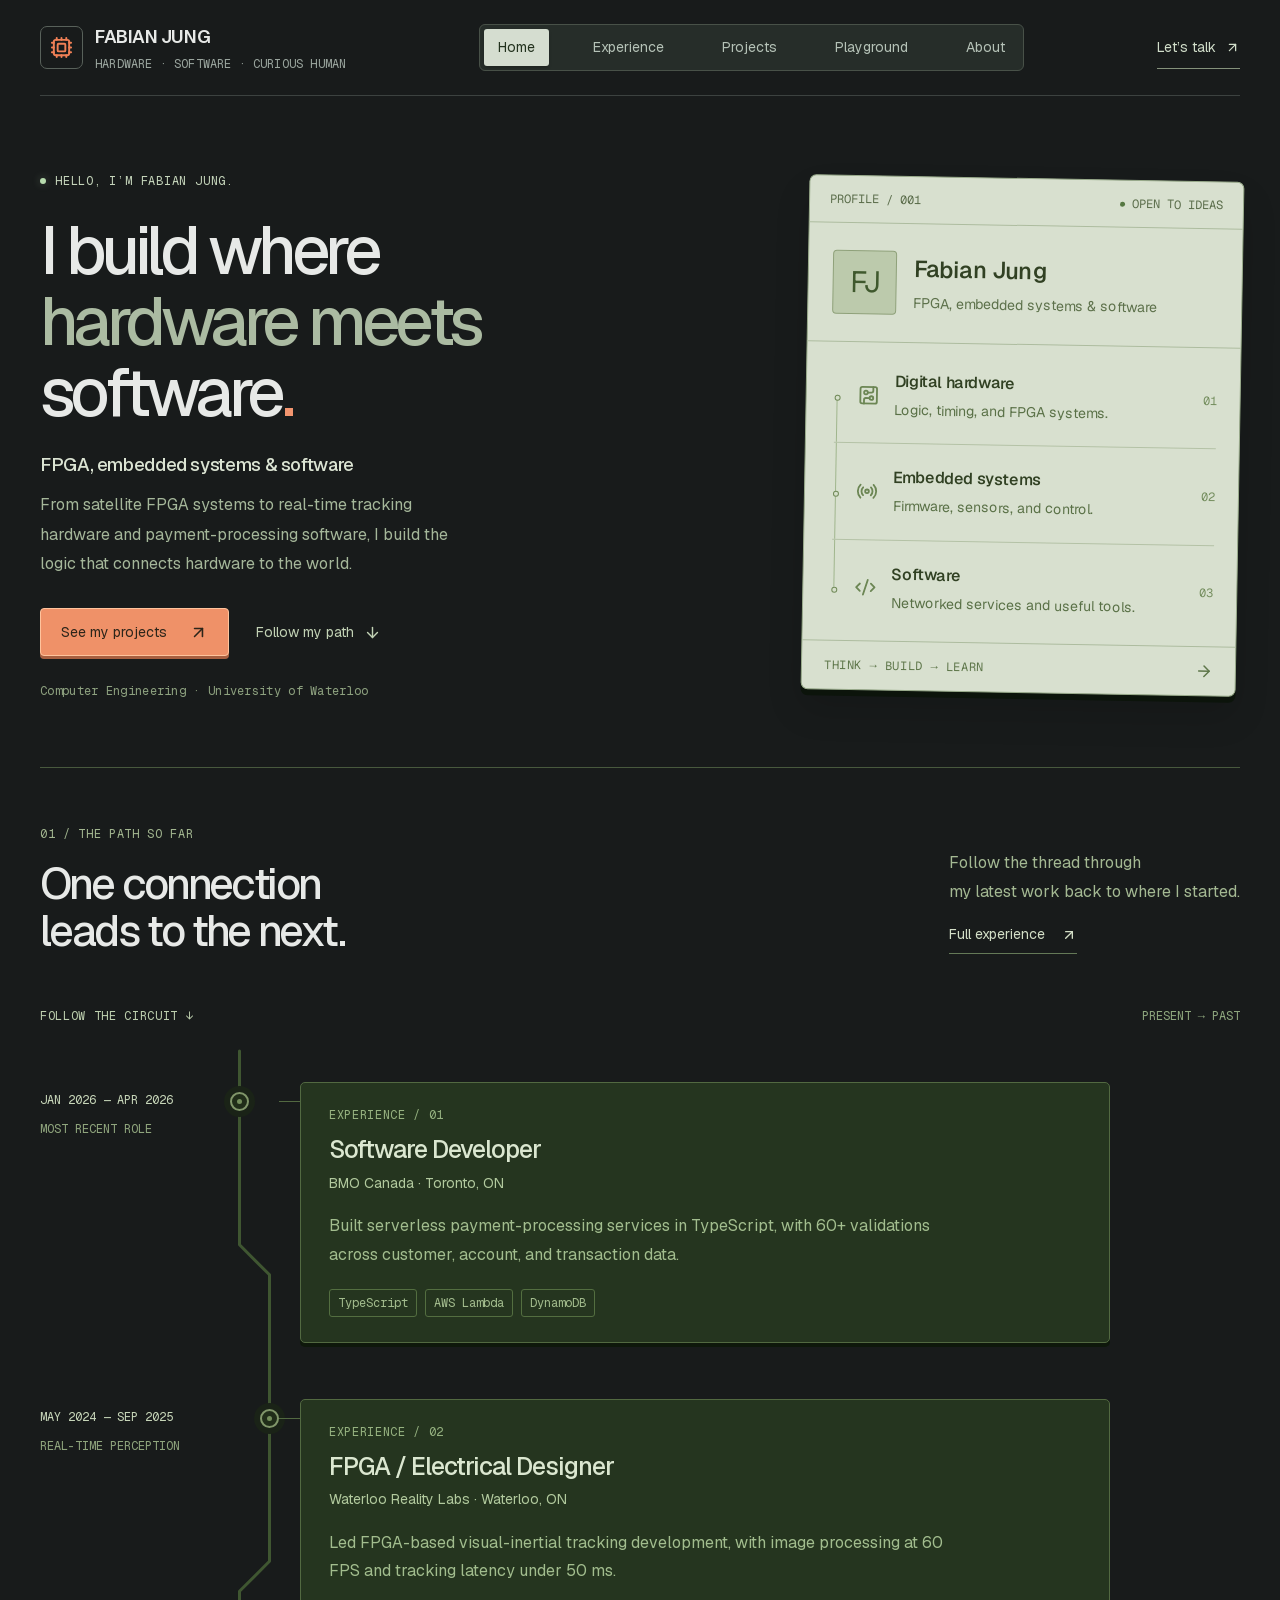
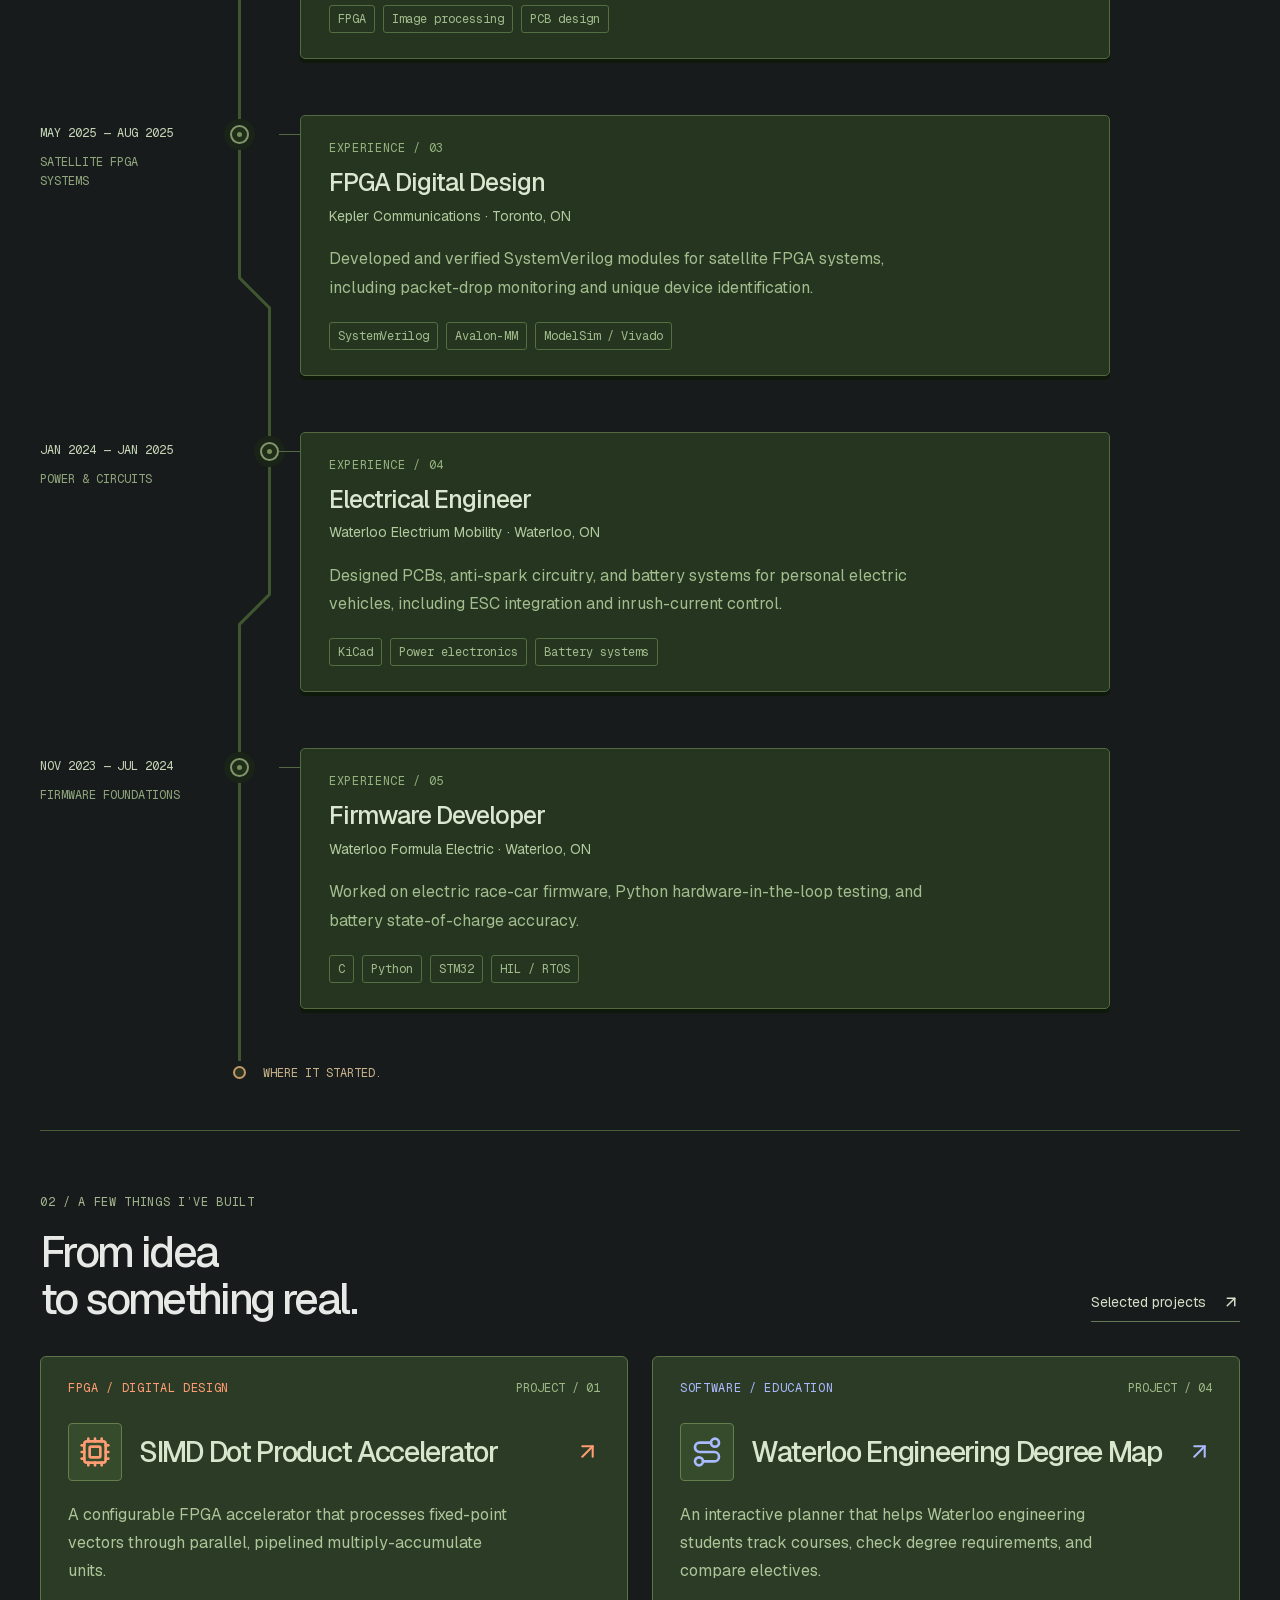
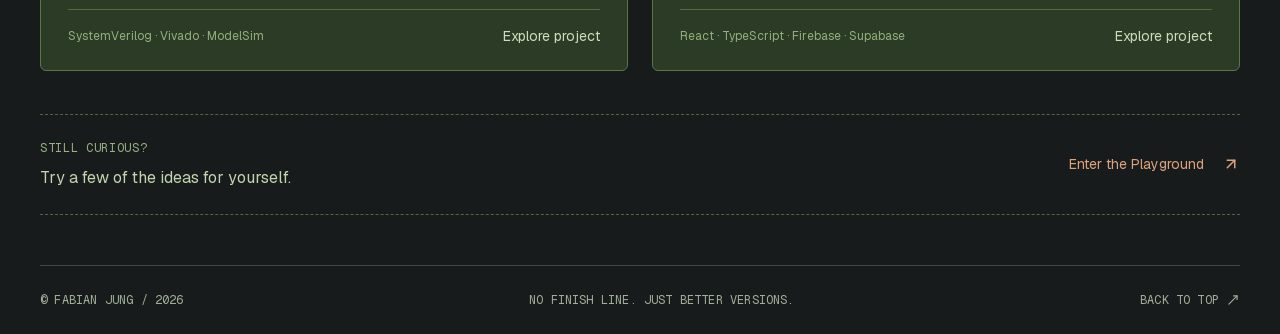
==== index.html @ 1debab43 "Publish portfolio website" ====
<!DOCTYPE html><html lang="en"><head><meta charSet="utf-8"/><meta name="viewport" content="width=device-width, initial-scale=1"/><link rel="stylesheet" href="/_next/static/css/index.BfIyomNh.css" data-rsc-css-href="/_next/static/css/index.BfIyomNh.css" data-precedence="vite-rsc/importer-resources"/><link rel="modulepreload" fetchPriority="low" href="/_next/static/chunks/index-C-Ya9UHf.js"/><script src="/_next/static/chunks/rolldown-runtime-C60lm6uB.js" type="module" async=""></script><script src="/_next/static/chunks/framework-D_rUT4EX.js" type="module" async=""></script><link rel="modulepreload" href="/_next/static/chunks/layout-segment-context-Dwsnaext.js" crossorigin=""/><link rel="modulepreload" href="/_next/static/chunks/PortfolioSite-Dl7lunFw.js" crossorigin=""/><title>Fabian Jung — Hardware &amp; Software</title><meta name="description" content="Fabian Jung’s portfolio: FPGA design, embedded systems, software, and interactive experiments. Computer Engineering at the University of Waterloo."/><script>Object.assign(((self[Symbol.for("vinext.navigationRuntime")]??={bootstrap:{routeManifest:null},functions:{}}).bootstrap.rsc??={rsc:[]}),{params:{},nav:{"pathname":"/","searchParams":[]}})</script><link rel="modulepreload" href="/_next/static/chunks/index-C-Ya9UHf.js" />
<link rel="preload" href="/_next/static/_vinext_fonts/geist-8ac0455e797f/geist-98bbbccb.woff2" as="font" type="font/woff2" crossorigin />
<link rel="preload" href="/_next/static/_vinext_fonts/geist-mono-00e989178794/geist-mono-013b2f2f.woff2" as="font" type="font/woff2" crossorigin />
<style data-vinext-fonts>/* cyrillic-ext */
@font-face {
  font-family: 'Geist';
  font-style: normal;
  font-weight: 100 900;
  font-display: swap;
  src: url(/_next/static/_vinext_fonts/geist-8ac0455e797f/geist-ff2310f5.woff2) format('woff2');
  unicode-range: U+0460-052F, U+1C80-1C8A, U+20B4, U+2DE0-2DFF, U+A640-A69F, U+FE2E-FE2F;
}
/* cyrillic */
@font-face {
  font-family: 'Geist';
  font-style: normal;
  font-weight: 100 900;
  font-display: swap;
  src: url(/_next/static/_vinext_fonts/geist-8ac0455e797f/geist-875ccdd4.woff2) format('woff2');
  unicode-range: U+0301, U+0400-045F, U+0490-0491, U+04B0-04B1, U+2116;
}
/* vietnamese */
@font-face {
  font-family: 'Geist';
  font-style: normal;
  font-weight: 100 900;
  font-display: swap;
  src: url(/_next/static/_vinext_fonts/geist-8ac0455e797f/geist-52306abf.woff2) format('woff2');
  unicode-range: U+0102-0103, U+0110-0111, U+0128-0129, U+0168-0169, U+01A0-01A1, U+01AF-01B0, U+0300-0301, U+0303-0304, U+0308-0309, U+0323, U+0329, U+1EA0-1EF9, U+20AB;
}
/* latin-ext */
@font-face {
  font-family: 'Geist';
  font-style: normal;
  font-weight: 100 900;
  font-display: swap;
  src: url(/_next/static/_vinext_fonts/geist-8ac0455e797f/geist-001175b1.woff2) format('woff2');
  unicode-range: U+0100-02BA, U+02BD-02C5, U+02C7-02CC, U+02CE-02D7, U+02DD-02FF, U+0304, U+0308, U+0329, U+1D00-1DBF, U+1E00-1E9F, U+1EF2-1EFF, U+2020, U+20A0-20AB, U+20AD-20C0, U+2113, U+2C60-2C7F, U+A720-A7FF;
}
/* latin */
@font-face {
  font-family: 'Geist';
  font-style: normal;
  font-weight: 100 900;
  font-display: swap;
  src: url(/_next/static/_vinext_fonts/geist-8ac0455e797f/geist-98bbbccb.woff2) format('woff2');
  unicode-range: U+0000-00FF, U+0131, U+0152-0153, U+02BB-02BC, U+02C6, U+02DA, U+02DC, U+0304, U+0308, U+0329, U+2000-206F, U+20AC, U+2122, U+2191, U+2193, U+2212, U+2215, U+FEFF, U+FFFD;
}

@font-face {
  font-family: 'Geist Fallback';
  src: local("Arial");
  ascent-override: 95.94%;
  descent-override: 28.16%;
  line-gap-override: 0.00%;
  size-adjust: 104.76%;
}

.__font_geist_19ysh9d { font-family: 'Geist', 'Geist Fallback'; font-style: normal; }

.__variable_geist_19ysh9d { --font-geist-sans: 'Geist', 'Geist Fallback'; }

/* cyrillic-ext */
@font-face {
  font-family: 'Geist Mono';
  font-style: normal;
  font-weight: 100 900;
  font-display: swap;
  src: url(/_next/static/_vinext_fonts/geist-mono-00e989178794/geist-mono-f6b33328.woff2) format('woff2');
  unicode-range: U+0460-052F, U+1C80-1C8A, U+20B4, U+2DE0-2DFF, U+A640-A69F, U+FE2E-FE2F;
}
/* cyrillic */
@font-face {
  font-family: 'Geist Mono';
  font-style: normal;
  font-weight: 100 900;
  font-display: swap;
  src: url(/_next/static/_vinext_fonts/geist-mono-00e989178794/geist-mono-44e03052.woff2) format('woff2');
  unicode-range: U+0301, U+0400-045F, U+0490-0491, U+04B0-04B1, U+2116;
}
/* symbols2 */
@font-face {
  font-family: 'Geist Mono';
  font-style: normal;
  font-weight: 100 900;
  font-display: swap;
  src: url(/_next/static/_vinext_fonts/geist-mono-00e989178794/geist-mono-0638449e.woff2) format('woff2');
  unicode-range: U+2000-2001, U+2004-2008, U+200A, U+23B8-23BD, U+2500-259F;
}
/* vietnamese */
@font-face {
  font-family: 'Geist Mono';
  font-style: normal;
  font-weight: 100 900;
  font-display: swap;
  src: url(/_next/static/_vinext_fonts/geist-mono-00e989178794/geist-mono-971fb274.woff2) format('woff2');
  unicode-range: U+0102-0103, U+0110-0111, U+0128-0129, U+0168-0169, U+01A0-01A1, U+01AF-01B0, U+0300-0301, U+0303-0304, U+0308-0309, U+0323, U+0329, U+1EA0-1EF9, U+20AB;
}
/* latin-ext */
@font-face {
  font-family: 'Geist Mono';
  font-style: normal;
  font-weight: 100 900;
  font-display: swap;
  src: url(/_next/static/_vinext_fonts/geist-mono-00e989178794/geist-mono-44745446.woff2) format('woff2');
  unicode-range: U+0100-02BA, U+02BD-02C5, U+02C7-02CC, U+02CE-02D7, U+02DD-02FF, U+0304, U+0308, U+0329, U+1D00-1DBF, U+1E00-1E9F, U+1EF2-1EFF, U+2020, U+20A0-20AB, U+20AD-20C0, U+2113, U+2C60-2C7F, U+A720-A7FF;
}
/* latin */
@font-face {
  font-family: 'Geist Mono';
  font-style: normal;
  font-weight: 100 900;
  font-display: swap;
  src: url(/_next/static/_vinext_fonts/geist-mono-00e989178794/geist-mono-013b2f2f.woff2) format('woff2');
  unicode-range: U+0000-00FF, U+0131, U+0152-0153, U+02BB-02BC, U+02C6, U+02DA, U+02DC, U+0304, U+0308, U+0329, U+2000-206F, U+20AC, U+2122, U+2191, U+2193, U+2212, U+2215, U+FEFF, U+FFFD;
}

@font-face {
  font-family: 'Geist Mono Fallback';
  src: local("Arial");
  ascent-override: 74.67%;
  descent-override: 21.92%;
  line-gap-override: 0.00%;
  size-adjust: 134.59%;
}

.__font_geist_mono_1001rt9 { font-family: 'Geist Mono', 'Geist Mono Fallback'; font-style: normal; }

.__variable_geist_mono_1001rt9 { --font-geist-mono: 'Geist Mono', 'Geist Mono Fallback'; }
</style>
</head><body class="__variable_geist_19ysh9d __variable_geist_mono_1001rt9 antialiased"><div class="personal-system portfolio-site"><a class="skip-link" href="#portfolio-content">Skip to content</a><div class="site-tabs"><header class="site-header"><a class="identity" href="/"><span class="identity-mark"><svg xmlns="http://www.w3.org/2000/svg" width="23" height="23" viewBox="0 0 24 24" fill="none" stroke="currentColor" stroke-width="2" stroke-linecap="round" stroke-linejoin="round" class="lucide lucide-cpu" aria-hidden="true"><path d="M12 20v2"></path><path d="M12 2v2"></path><path d="M17 20v2"></path><path d="M17 2v2"></path><path d="M2 12h2"></path><path d="M2 17h2"></path><path d="M2 7h2"></path><path d="M20 12h2"></path><path d="M20 17h2"></path><path d="M20 7h2"></path><path d="M7 20v2"></path><path d="M7 2v2"></path><rect x="4" y="4" width="16" height="16" rx="2"></rect><rect x="8" y="8" width="8" height="8" rx="1"></rect></svg></span><span>FABIAN JUNG<span class="identity-caption">HARDWARE · SOFTWARE · CURIOUS HUMAN</span></span></a><nav class="portfolio-navigation page-navigation" aria-label="Main navigation"><a href="/" aria-current="page">Home</a><a href="/experience/">Experience</a><a href="/projects/">Projects</a><a href="/playground/">Playground</a><a href="/about/">About</a></nav><button type="button" tabindex="0" data-base-ui-click-trigger="" id="base-ui-_R_3upi_" aria-haspopup="dialog" aria-expanded="false" data-slot="dialog-trigger" class="contact-trigger">Let’s talk <svg xmlns="http://www.w3.org/2000/svg" width="15" height="15" viewBox="0 0 24 24" fill="none" stroke="currentColor" stroke-width="2" stroke-linecap="round" stroke-linejoin="round" class="lucide lucide-arrow-up-right" aria-hidden="true"><path d="M7 7h10v10"></path><path d="M7 17 17 7"></path></svg></button></header><main id="top"><div id="portfolio-content" tabindex="-1"></div><div class="home-overview"><section class="identity-hero" aria-labelledby="home-title"><div class="hero-story"><span class="eyebrow hero-hello"><span class="live-dot"></span> HELLO, I’M<!-- --> <!-- -->FABIAN JUNG<!-- -->.</span><h1 id="home-title">I build where<br/><span>hardware meets</span><br/>software<span class="hero-stop">.</span></h1><div class="hero-role">FPGA, embedded systems &amp; software</div><p>From satellite FPGA systems to real-time tracking hardware and payment-processing software, I build the logic that connects hardware to the world.</p><div class="hero-actions"><a class="hero-primary" href="/projects/">See my projects <svg xmlns="http://www.w3.org/2000/svg" width="19" height="19" viewBox="0 0 24 24" fill="none" stroke="currentColor" stroke-width="2" stroke-linecap="round" stroke-linejoin="round" class="lucide lucide-arrow-up-right" aria-hidden="true"><path d="M7 7h10v10"></path><path d="M7 17 17 7"></path></svg></a><a class="hero-secondary" href="#journey">Follow my path <svg xmlns="http://www.w3.org/2000/svg" width="17" height="17" viewBox="0 0 24 24" fill="none" stroke="currentColor" stroke-width="2" stroke-linecap="round" stroke-linejoin="round" class="lucide lucide-arrow-down" aria-hidden="true"><path d="M12 5v14"></path><path d="m19 12-7 7-7-7"></path></svg></a></div><span class="profile-education">Computer Engineering · University of Waterloo</span></div><aside class="focus-panel" aria-label="Areas of focus"><div class="focus-panel-heading"><span>PROFILE / 001</span><span class="focus-status"><i></i> OPEN TO IDEAS</span></div><div class="focus-name"><span class="focus-monogram">FJ</span><span>Fabian Jung<small>FPGA, embedded systems &amp; software</small></span></div><div class="focus-areas"><div class="focus-area"><span class="focus-connector" aria-hidden="true"></span><svg xmlns="http://www.w3.org/2000/svg" width="22" height="22" viewBox="0 0 24 24" fill="none" stroke="currentColor" stroke-width="2" stroke-linecap="round" stroke-linejoin="round" class="lucide lucide-circuit-board" aria-hidden="true"><rect width="18" height="18" x="3" y="3" rx="2"></rect><path d="M11 9h4a2 2 0 0 0 2-2V3"></path><circle cx="9" cy="9" r="2"></circle><path d="M7 21v-4a2 2 0 0 1 2-2h4"></path><circle cx="15" cy="15" r="2"></circle></svg><div><h2>Digital hardware</h2><p>Logic, timing, and FPGA systems.</p></div><span class="focus-number">01</span></div><div class="focus-area"><span class="focus-connector" aria-hidden="true"></span><svg xmlns="http://www.w3.org/2000/svg" width="22" height="22" viewBox="0 0 24 24" fill="none" stroke="currentColor" stroke-width="2" stroke-linecap="round" stroke-linejoin="round" class="lucide lucide-radio" aria-hidden="true"><path d="M16.247 7.761a6 6 0 0 1 0 8.478"></path><path d="M19.075 4.933a10 10 0 0 1 0 14.134"></path><path d="M4.925 19.067a10 10 0 0 1 0-14.134"></path><path d="M7.753 16.239a6 6 0 0 1 0-8.478"></path><circle cx="12" cy="12" r="2"></circle></svg><div><h2>Embedded systems</h2><p>Firmware, sensors, and control.</p></div><span class="focus-number">02</span></div><div class="focus-area"><span class="focus-connector" aria-hidden="true"></span><svg xmlns="http://www.w3.org/2000/svg" width="22" height="22" viewBox="0 0 24 24" fill="none" stroke="currentColor" stroke-width="2" stroke-linecap="round" stroke-linejoin="round" class="lucide lucide-code-xml" aria-hidden="true"><path d="m18 16 4-4-4-4"></path><path d="m6 8-4 4 4 4"></path><path d="m14.5 4-5 16"></path></svg><div><h2>Software</h2><p>Networked services and useful tools.</p></div><span class="focus-number">03</span></div></div><div class="focus-footer"><span>THINK → BUILD → LEARN</span><svg xmlns="http://www.w3.org/2000/svg" width="18" height="18" viewBox="0 0 24 24" fill="none" stroke="currentColor" stroke-width="2" stroke-linecap="round" stroke-linejoin="round" class="lucide lucide-arrow-right" aria-hidden="true"><path d="M5 12h14"></path><path d="m12 5 7 7-7 7"></path></svg></div></aside></section><section class="home-journey" id="journey" aria-labelledby="journey-title"><div class="home-section-heading"><div><span class="eyebrow">01 / THE PATH SO FAR</span><h2 id="journey-title">One connection<br/>leads to the next.</h2></div><div><p>Follow the thread through<br/>my latest work back to where I started.</p><a href="/experience/">Full experience <svg xmlns="http://www.w3.org/2000/svg" width="16" height="16" viewBox="0 0 24 24" fill="none" stroke="currentColor" stroke-width="2" stroke-linecap="round" stroke-linejoin="round" class="lucide lucide-arrow-up-right" aria-hidden="true"><path d="M7 7h10v10"></path><path d="M7 17 17 7"></path></svg></a></div></div><div class="timeline-caption"><span class="eyebrow">FOLLOW THE CIRCUIT ↓</span><span>PRESENT → PAST</span></div><div class="circuit-timeline "><svg class="timeline-traces" aria-hidden="true"><path class="trace-ground" d=""></path><path class="trace-live" d="" pathLength="1" stroke-dasharray="1" stroke-dashoffset="1"></path></svg><ol class="timeline-stops"><li class="milestone"><div class="milestone-date"><span>JAN 2026 — APR 2026</span><span class="milestone-phase">MOST RECENT ROLE</span></div><span class="milestone-port" aria-hidden="true"><span></span></span><article class="milestone-content"><span class="eyebrow">EXPERIENCE / <!-- -->01</span><h3>Software Developer</h3><p class="milestone-organization">BMO Canada · Toronto, ON</p><p>Built serverless payment-processing services in TypeScript, with 60+ validations across customer, account, and transaction data.</p><div class="milestone-tags"><span>TypeScript</span><span>AWS Lambda</span><span>DynamoDB</span></div></article></li><li class="milestone"><div class="milestone-date"><span>MAY 2024 — SEP 2025</span><span class="milestone-phase">REAL-TIME PERCEPTION</span></div><span class="milestone-port" aria-hidden="true"><span></span></span><article class="milestone-content"><span class="eyebrow">EXPERIENCE / <!-- -->02</span><h3>FPGA / Electrical Designer</h3><p class="milestone-organization">Waterloo Reality Labs · Waterloo, ON</p><p>Led FPGA-based visual-inertial tracking development, with image processing at 60 FPS and tracking latency under 50 ms.</p><div class="milestone-tags"><span>FPGA</span><span>Image processing</span><span>PCB design</span></div></article></li><li class="milestone"><div class="milestone-date"><span>MAY 2025 — AUG 2025</span><span class="milestone-phase">SATELLITE FPGA SYSTEMS</span></div><span class="milestone-port" aria-hidden="true"><span></span></span><article class="milestone-content"><span class="eyebrow">EXPERIENCE / <!-- -->03</span><h3>FPGA Digital Design</h3><p class="milestone-organization">Kepler Communications · Toronto, ON</p><p>Developed and verified SystemVerilog modules for satellite FPGA systems, including packet-drop monitoring and unique device identification.</p><div class="milestone-tags"><span>SystemVerilog</span><span>Avalon-MM</span><span>ModelSim / Vivado</span></div></article></li><li class="milestone"><div class="milestone-date"><span>JAN 2024 — JAN 2025</span><span class="milestone-phase">POWER &amp; CIRCUITS</span></div><span class="milestone-port" aria-hidden="true"><span></span></span><article class="milestone-content"><span class="eyebrow">EXPERIENCE / <!-- -->04</span><h3>Electrical Engineer</h3><p class="milestone-organization">Waterloo Electrium Mobility · Waterloo, ON</p><p>Designed PCBs, anti-spark circuitry, and battery systems for personal electric vehicles, including ESC integration and inrush-current control.</p><div class="milestone-tags"><span>KiCad</span><span>Power electronics</span><span>Battery systems</span></div></article></li><li class="milestone"><div class="milestone-date"><span>NOV 2023 — JUL 2024</span><span class="milestone-phase">FIRMWARE FOUNDATIONS</span></div><span class="milestone-port" aria-hidden="true"><span></span></span><article class="milestone-content"><span class="eyebrow">EXPERIENCE / <!-- -->05</span><h3>Firmware Developer</h3><p class="milestone-organization">Waterloo Formula Electric · Waterloo, ON</p><p>Worked on electric race-car firmware, Python hardware-in-the-loop testing, and battery state-of-charge accuracy.</p><div class="milestone-tags"><span>C</span><span>Python</span><span>STM32</span><span>HIL / RTOS</span></div></article></li></ol><div class="timeline-end" style="left:0"><span class="timeline-end-dot"></span> WHERE IT STARTED.</div></div></section><section class="home-projects" aria-labelledby="home-projects-title"><div class="home-section-heading"><div><span class="eyebrow">02 / A FEW THINGS I’VE BUILT</span><h2 id="home-projects-title">From idea<br/>to something real.</h2></div><a class="section-project-link" href="/projects/">Selected projects <svg xmlns="http://www.w3.org/2000/svg" width="18" height="18" viewBox="0 0 24 24" fill="none" stroke="currentColor" stroke-width="2" stroke-linecap="round" stroke-linejoin="round" class="lucide lucide-arrow-up-right" aria-hidden="true"><path d="M7 7h10v10"></path><path d="M7 17 17 7"></path></svg></a></div><div class="project-teasers"><a class="project-teaser" href="/projects/#project-01" style="--teaser-accent:#ff9c73"><div class="teaser-top"><span class="eyebrow">FPGA / DIGITAL DESIGN</span><span>PROJECT / <!-- -->01</span></div><div class="teaser-body"><span class="teaser-icon"><svg xmlns="http://www.w3.org/2000/svg" width="32" height="32" viewBox="0 0 24 24" fill="none" stroke="currentColor" stroke-width="2" stroke-linecap="round" stroke-linejoin="round" class="lucide lucide-cpu" aria-hidden="true"><path d="M12 20v2"></path><path d="M12 2v2"></path><path d="M17 20v2"></path><path d="M17 2v2"></path><path d="M2 12h2"></path><path d="M2 17h2"></path><path d="M2 7h2"></path><path d="M20 12h2"></path><path d="M20 17h2"></path><path d="M20 7h2"></path><path d="M7 20v2"></path><path d="M7 2v2"></path><rect x="4" y="4" width="16" height="16" rx="2"></rect><rect x="8" y="8" width="8" height="8" rx="1"></rect></svg></span><h3>SIMD Dot Product Accelerator</h3><svg xmlns="http://www.w3.org/2000/svg" width="25" height="25" viewBox="0 0 24 24" fill="none" stroke="currentColor" stroke-width="2" stroke-linecap="round" stroke-linejoin="round" class="lucide lucide-arrow-up-right teaser-arrow" aria-hidden="true"><path d="M7 7h10v10"></path><path d="M7 17 17 7"></path></svg></div><p>A configurable FPGA accelerator that processes fixed-point vectors through parallel, pipelined multiply-accumulate units.</p><div class="teaser-bottom"><span>SystemVerilog · Vivado · ModelSim</span><span>Explore project</span></div></a><a class="project-teaser" href="/projects/#project-04" style="--teaser-accent:#a9baff"><div class="teaser-top"><span class="eyebrow">SOFTWARE / EDUCATION</span><span>PROJECT / <!-- -->04</span></div><div class="teaser-body"><span class="teaser-icon"><svg xmlns="http://www.w3.org/2000/svg" width="32" height="32" viewBox="0 0 24 24" fill="none" stroke="currentColor" stroke-width="2" stroke-linecap="round" stroke-linejoin="round" class="lucide lucide-route" aria-hidden="true"><circle cx="6" cy="19" r="3"></circle><path d="M9 19h8.5a3.5 3.5 0 0 0 0-7h-11a3.5 3.5 0 0 1 0-7H15"></path><circle cx="18" cy="5" r="3"></circle></svg></span><h3>Waterloo Engineering Degree Map</h3><svg xmlns="http://www.w3.org/2000/svg" width="25" height="25" viewBox="0 0 24 24" fill="none" stroke="currentColor" stroke-width="2" stroke-linecap="round" stroke-linejoin="round" class="lucide lucide-arrow-up-right teaser-arrow" aria-hidden="true"><path d="M7 7h10v10"></path><path d="M7 17 17 7"></path></svg></div><p>An interactive planner that helps Waterloo engineering students track courses, check degree requirements, and compare electives.</p><div class="teaser-bottom"><span>React · TypeScript · Firebase · Supabase</span><span>Explore project</span></div></a></div></section><div class="home-playground-note"><div><span class="eyebrow">STILL CURIOUS?</span><p>Try a few of the ideas for yourself.</p></div><a href="/playground/">Enter the Playground <svg xmlns="http://www.w3.org/2000/svg" width="18" height="18" viewBox="0 0 24 24" fill="none" stroke="currentColor" stroke-width="2" stroke-linecap="round" stroke-linejoin="round" class="lucide lucide-arrow-up-right" aria-hidden="true"><path d="M7 7h10v10"></path><path d="M7 17 17 7"></path></svg></a></div></div></main></div><footer><span>© <!-- -->FABIAN JUNG<!-- --> / 2026</span><span>NO FINISH LINE. JUST BETTER VERSIONS.</span><a href="#top">BACK TO TOP <svg xmlns="http://www.w3.org/2000/svg" width="14" height="14" viewBox="0 0 24 24" fill="none" stroke="currentColor" stroke-width="2" stroke-linecap="round" stroke-linejoin="round" class="lucide lucide-move-up-right" aria-hidden="true"><path d="M13 5H19V11"></path><path d="M19 5L5 19"></path></svg></a></footer></div><script type="module" src="/_next/static/chunks/index-C-Ya9UHf.js" id="_R_" async=""></script><script>((self[Symbol.for("vinext.navigationRuntime")]??={bootstrap:{routeManifest:null},functions:{}}).bootstrap.rsc??={rsc:[]}).rsc.push("0:{\"page:/\":\"$L1\",\"layout:/\":\"$L2\",\"route:/\":\"$L3\",\"__route\":\"route:/\",\"__interceptionContext\":null,\"__layoutIds\":[\"layout:/\"],\"__rootLayout\":\"/\",\"__bfcacheSegmentIdentities\":{\"layout:/\":\"[\\\"layout\\\",\\\"layout:/\\\",\\\"root-boundary:/\\\",\\\"\\\"]\",\"page:/\":\"[\\\"page\\\",\\\"page:/\\\",\\\"root-boundary:/\\\",\\\"\\\"]\"},\"__srcPage\":[\"page\"],\"__layoutFlags\":{\"layout:/\":\"s\"},\"__artifactCompatibility\":{\"schemaVersion\":1,\"graphVersion\":\"app-route-graph:1177fd80f83fa7b0\",\"deploymentVersion\":\"08b3bdfd-77c2-4a32-927b-dc5f9fe8ea16\",\"appElementsSchemaVersion\":1,\"rscPayloadSchemaVersion\":1,\"rootBoundaryId\":\"/\",\"renderEpoch\":null}}\n")</script><script>((self[Symbol.for("vinext.navigationRuntime")]??={bootstrap:{routeManifest:null},functions:{}}).bootstrap.rsc??={rsc:[]}).rsc.push("4:I[\"8c0f216c4604\",[],\"Children\",1]\n")</script><script>((self[Symbol.for("vinext.navigationRuntime")]??={bootstrap:{routeManifest:null},functions:{}}).bootstrap.rsc??={rsc:[]}).rsc.push("5:I[\"593f344dc510\",[],\"GlobalErrorBoundary\",1]\n")</script><script>((self[Symbol.for("vinext.navigationRuntime")]??={bootstrap:{routeManifest:null},functions:{}}).bootstrap.rsc??={rsc:[]}).rsc.push("6:I[\"0b874ad30386\",[],\"default\",1]\n")</script><script>((self[Symbol.for("vinext.navigationRuntime")]??={bootstrap:{routeManifest:null},functions:{}}).bootstrap.rsc??={rsc:[]}).rsc.push("7:I[\"593f344dc510\",[],\"ErrorBoundary\",1]\n")</script><script>((self[Symbol.for("vinext.navigationRuntime")]??={bootstrap:{routeManifest:null},functions:{}}).bootstrap.rsc??={rsc:[]}).rsc.push("8:I[\"15c18cfaeeff\",[],\"LayoutSegmentProvider\",1]\n")</script><script>((self[Symbol.for("vinext.navigationRuntime")]??={bootstrap:{routeManifest:null},functions:{}}).bootstrap.rsc??={rsc:[]}).rsc.push("9:I[\"8c0f216c4604\",[],\"Slot\",1]\n")</script><script>((self[Symbol.for("vinext.navigationRuntime")]??={bootstrap:{routeManifest:null},functions:{}}).bootstrap.rsc??={rsc:[]}).rsc.push("a:I[\"593f344dc510\",[],\"NotFoundBoundary\",1]\n")</script><script>((self[Symbol.for("vinext.navigationRuntime")]??={bootstrap:{routeManifest:null},functions:{}}).bootstrap.rsc??={rsc:[]}).rsc.push("b:I[\"9276801271d6\",[],\"AppRouterScrollTarget\",1]\n")</script><script>((self[Symbol.for("vinext.navigationRuntime")]??={bootstrap:{routeManifest:null},functions:{}}).bootstrap.rsc??={rsc:[]}).rsc.push("c:I[\"593f344dc510\",[],\"RedirectBoundary\",1]\n")</script><script>((self[Symbol.for("vinext.navigationRuntime")]??={bootstrap:{routeManifest:null},functions:{}}).bootstrap.rsc??={rsc:[]}).rsc.push(":HL[\"/_next/static/css/index.BfIyomNh.css\",\"style\"     ]\n")</script><script>((self[Symbol.for("vinext.navigationRuntime")]??={bootstrap:{routeManifest:null},functions:{}}).bootstrap.rsc??={rsc:[]}).rsc.push("2:[[[\"$\",\"link\",\"css:/_next/static/css/index.BfIyomNh.css\",{\"rel\":\"stylesheet\",\"precedence\":\"vite-rsc/importer-resources\",\"href\":\"/_next/static/css/index.BfIyomNh.css\",\"data-rsc-css-href\":\"/_next/static/css/index.BfIyomNh.css\"}],\"$undefined\"],[\"$\",\"html\",null,{\"lang\":\"en\",\"children\":[\"$\",\"body\",null,{\"className\":\"__variable_geist_19ysh9d __variable_geist_mono_1001rt9 antialiased\",\"children\":[\"$\",\"$L4\",null,{}]}]}]]\n")</script><script>((self[Symbol.for("vinext.navigationRuntime")]??={bootstrap:{routeManifest:null},functions:{}}).bootstrap.rsc??={rsc:[]}).rsc.push("3:[[[\"$\",\"meta\",null,{\"charSet\":\"utf-8\"}],[[\"$\",\"title\",\"0\",{\"children\":\"Fabian Jung — Hardware \u0026 Software\"}],[\"$\",\"meta\",\"1\",{\"name\":\"description\",\"content\":\"Fabian Jung’s portfolio: FPGA design, embedded systems, software, and interactive experiments. Computer Engineering at the University of Waterloo.\"}]],[[\"$\",\"meta\",\"0\",{\"name\":\"viewport\",\"content\":\"width=device-width, initial-scale=1\"}]]],[\"$\",\"$L5\",null,{\"fallback\":\"$6\",\"children\":[\"$\",\"$L7\",null,{\"fallback\":\"$6\",\"children\":[\"$\",\"$L8\",null,{\"providerId\":\"layout:/\",\"segmentMap\":{\"children\":[]},\"children\":[\"$\",\"$L9\",null,{\"id\":\"layout:/\",\"parallelSlots\":\"$undefined\",\"children\":[\"$\",\"$La\",null,{\"resetKey\":\"\",\"fallback\":[[\"$\",\"title\",null,{\"children\":\"404: This page could not be found.\"}],[\"$\",\"div\",null,{\"style\":{\"fontFamily\":\"system-ui,\\\"Segoe UI\\\",Roboto,Helvetica,Arial,sans-serif,\\\"Apple Color Emoji\\\",\\\"Segoe UI Emoji\\\"\",\"height\":\"100vh\",\"textAlign\":\"center\",\"display\":\"flex\",\"flexDirection\":\"column\",\"alignItems\":\"center\",\"justifyContent\":\"center\"},\"children\":[\"$\",\"div\",null,{\"children\":[[\"$\",\"style\",null,{\"dangerouslySetInnerHTML\":{\"__html\":\"body{color:#000;background:#fff;margin:0}.next-error-h1{border-right:1px solid rgba(0,0,0,.3)}@media (prefers-color-scheme:dark){body{color:#fff;background:#000}.next-error-h1{border-right:1px solid rgba(255,255,255,.3)}}\"}}],[\"$\",\"h1\",null,{\"className\":\"next-error-h1\",\"style\":{\"display\":\"inline-block\",\"margin\":\"0 20px 0 0\",\"padding\":\"0 23px 0 0\",\"fontSize\":24,\"fontWeight\":500,\"verticalAlign\":\"top\",\"lineHeight\":\"49px\"},\"children\":404}],[\"$\",\"div\",null,{\"style\":{\"display\":\"inline-block\"},\"children\":[\"$\",\"h2\",null,{\"style\":{\"fontSize\":14,\"fontWeight\":400,\"lineHeight\":\"49px\",\"margin\":0},\"children\":\"This page could not be found.\"}]}]]}]}]],\"children\":[\"$\",\"$Lb\",null,{\"children\":[\"$\",\"$Lc\",null,{\"children\":[[\"$\",\"$L8\",null,{\"providerId\":\"page:/\",\"segmentMap\":{\"children\":[\"__PAGE__\"]},\"children\":[\"$\",\"$L9\",null,{\"id\":\"page:/\"}]}],null]}]}]}]}]}]}]}],null,null]\n")</script><script>((self[Symbol.for("vinext.navigationRuntime")]??={bootstrap:{routeManifest:null},functions:{}}).bootstrap.rsc??={rsc:[]}).rsc.push("d:I[\"ef8b083fa739\",[],\"default\",1]\n")</script><script>((self[Symbol.for("vinext.navigationRuntime")]??={bootstrap:{routeManifest:null},functions:{}}).bootstrap.rsc??={rsc:[]}).rsc.push("1:[\"$\",\"$Ld\",null,{\"section\":\"home\"}]\n")</script><script>Object.assign(((self[Symbol.for("vinext.navigationRuntime")]??={bootstrap:{routeManifest:null},functions:{}}).bootstrap.rsc??={rsc:[]}),{"initialCacheKind":"static"});((self[Symbol.for("vinext.navigationRuntime")]??={bootstrap:{routeManifest:null},functions:{}}).bootstrap.rsc??={rsc:[]}).done=true</script></body></html>
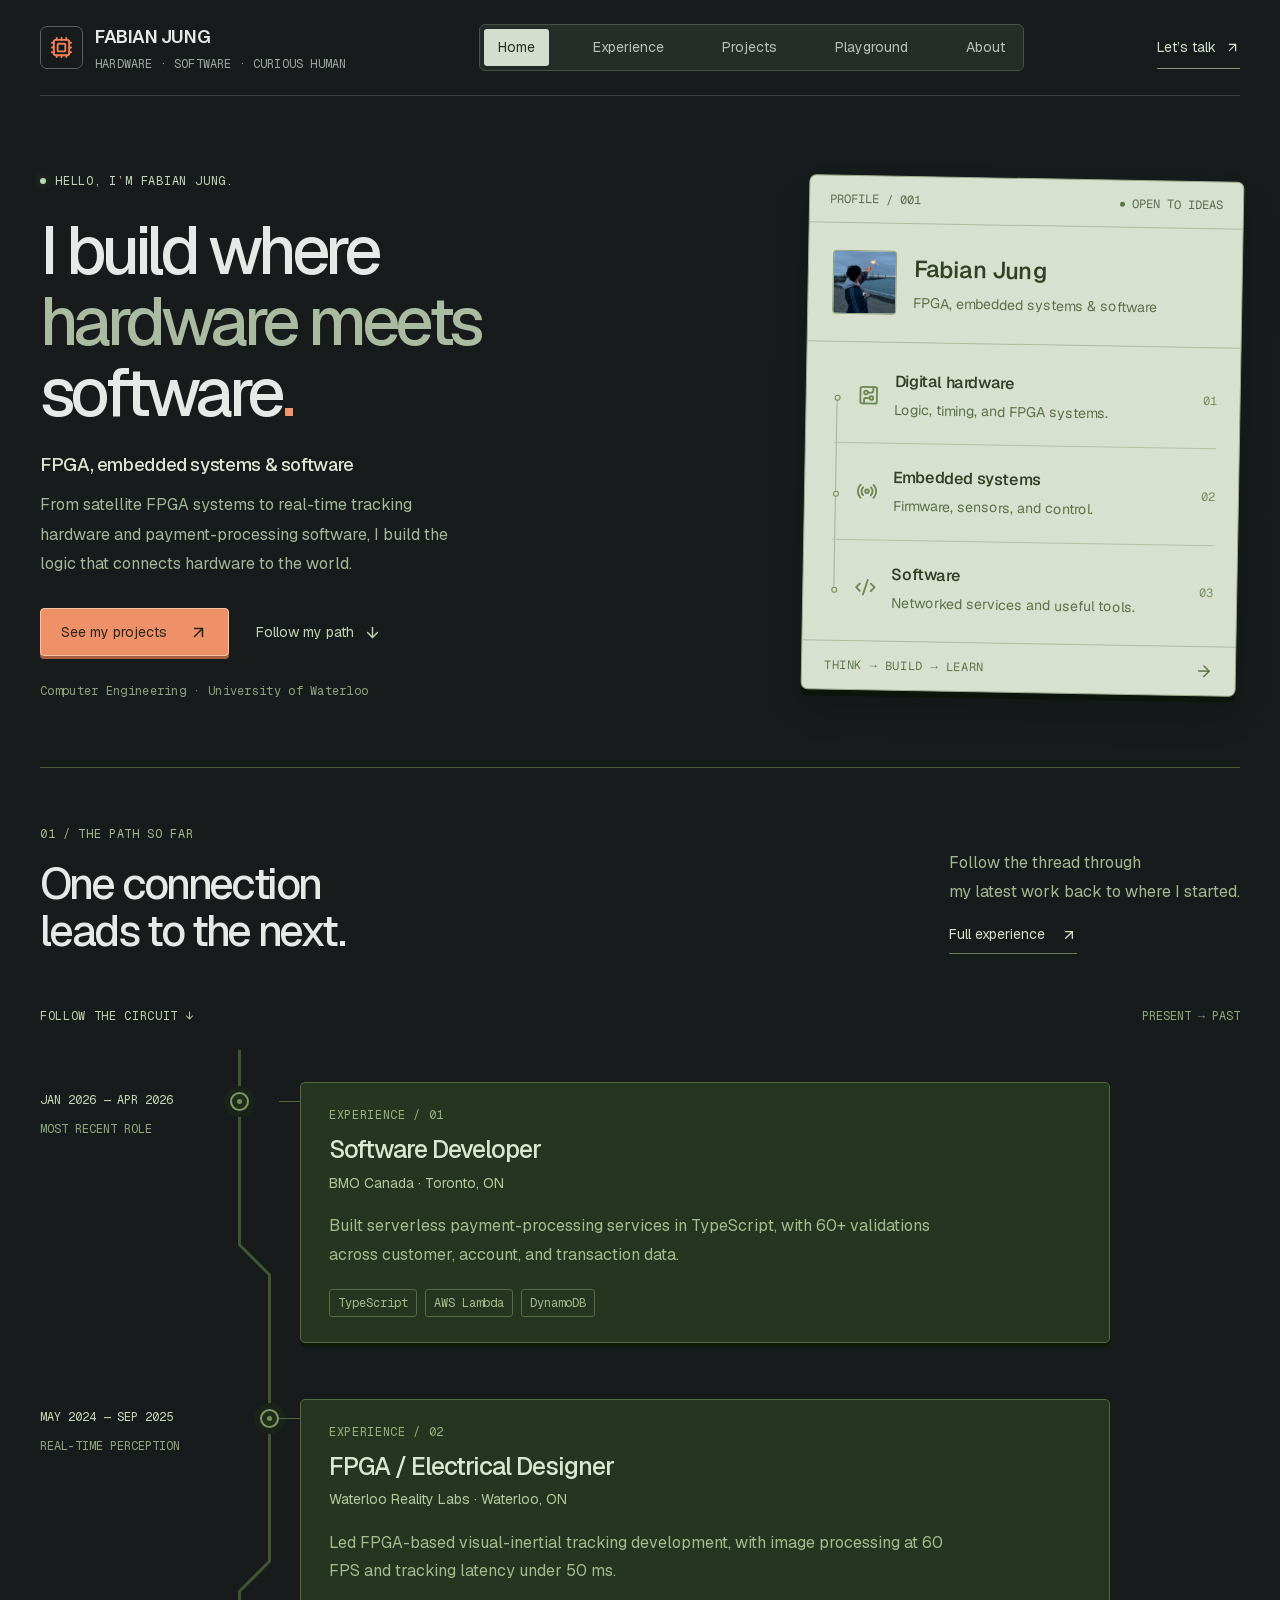
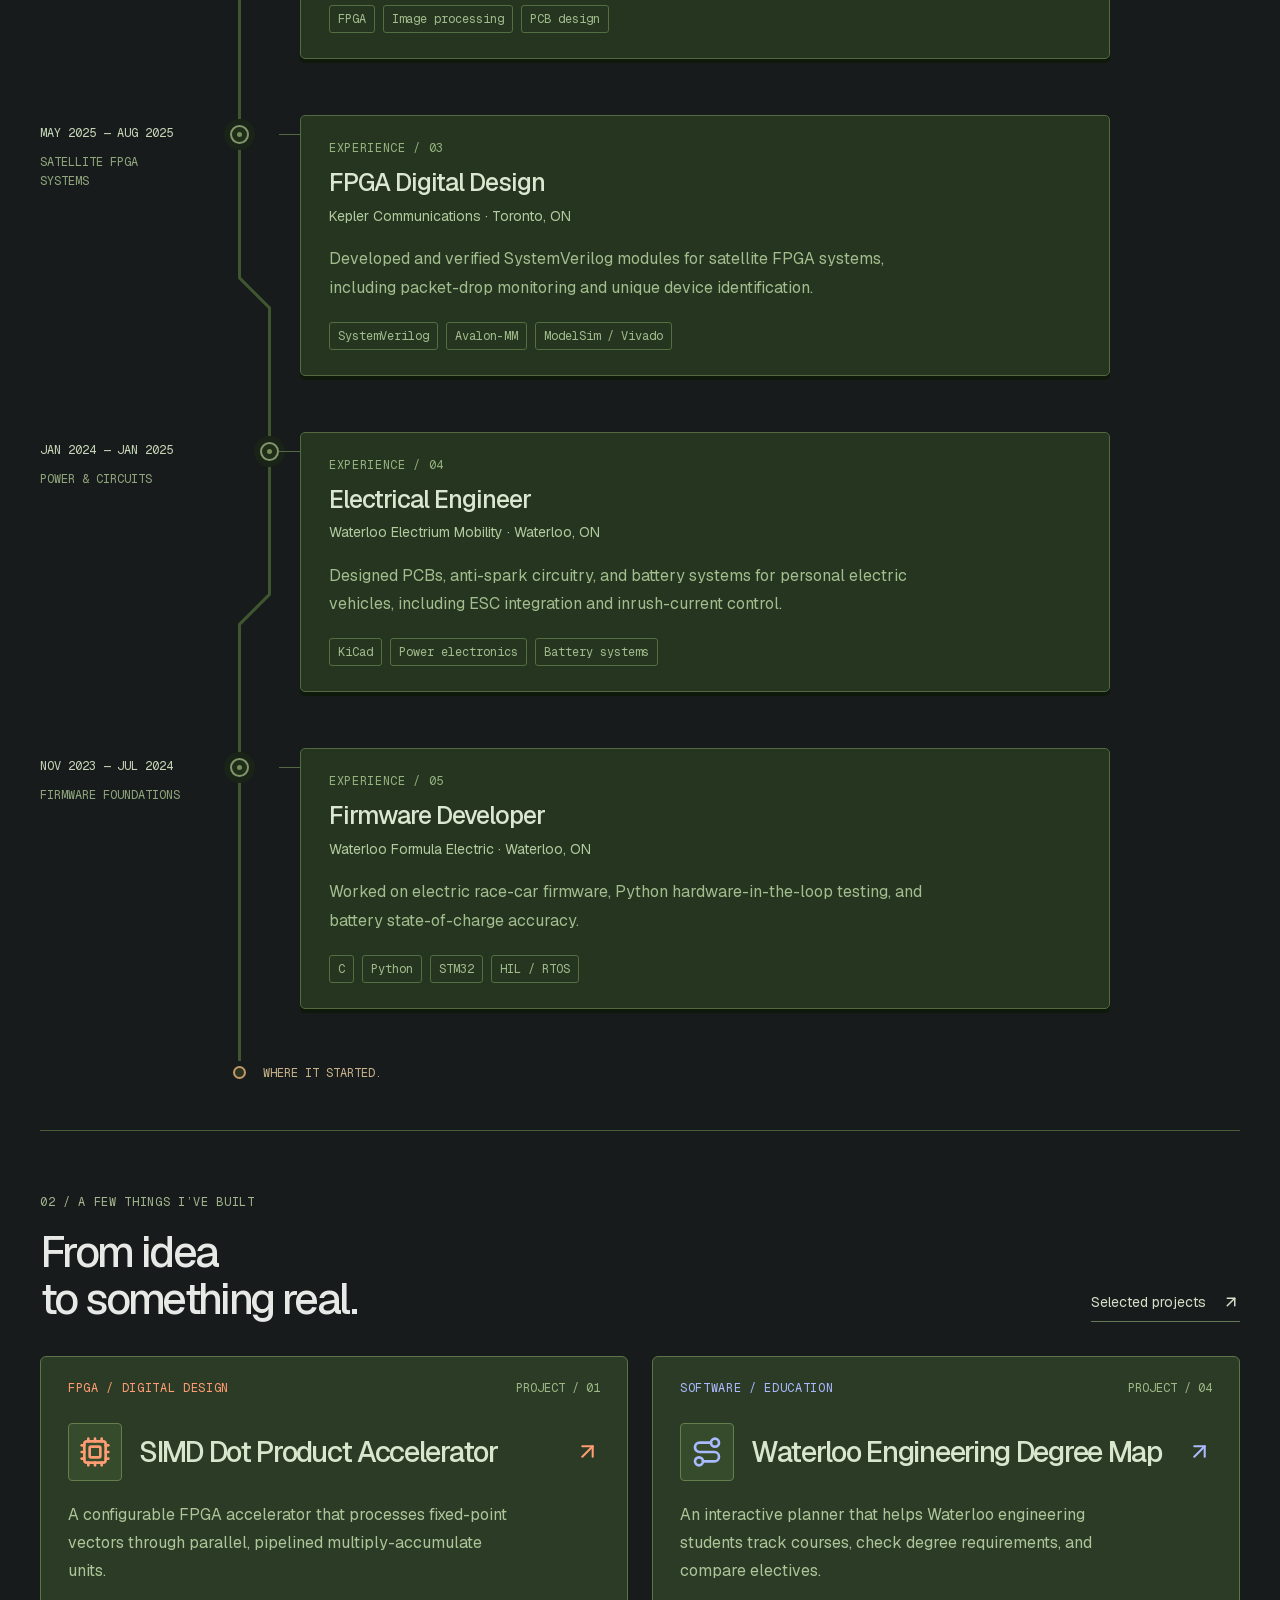
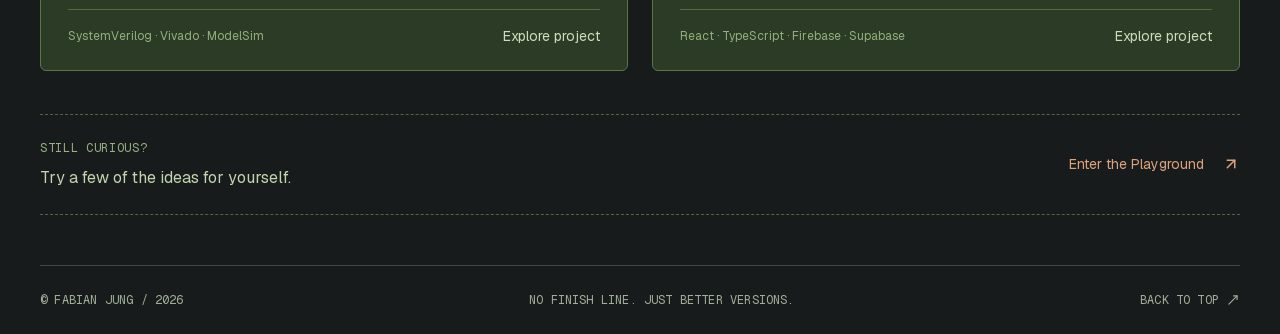
==== commit bb31e872: "Publish portfolio website" ====
--- a/index.html
+++ b/index.html
@@ -1,4 +1,4 @@
-<!DOCTYPE html><html lang="en"><head><meta charSet="utf-8"/><meta name="viewport" content="width=device-width, initial-scale=1"/><link rel="stylesheet" href="/_next/static/css/index.BfIyomNh.css" data-rsc-css-href="/_next/static/css/index.BfIyomNh.css" data-precedence="vite-rsc/importer-resources"/><link rel="modulepreload" fetchPriority="low" href="/_next/static/chunks/index-C-Ya9UHf.js"/><script src="/_next/static/chunks/rolldown-runtime-C60lm6uB.js" type="module" async=""></script><script src="/_next/static/chunks/framework-D_rUT4EX.js" type="module" async=""></script><link rel="modulepreload" href="/_next/static/chunks/layout-segment-context-Dwsnaext.js" crossorigin=""/><link rel="modulepreload" href="/_next/static/chunks/PortfolioSite-Dl7lunFw.js" crossorigin=""/><title>Fabian Jung — Hardware &amp; Software</title><meta name="description" content="Fabian Jung’s portfolio: FPGA design, embedded systems, software, and interactive experiments. Computer Engineering at the University of Waterloo."/><script>Object.assign(((self[Symbol.for("vinext.navigationRuntime")]??={bootstrap:{routeManifest:null},functions:{}}).bootstrap.rsc??={rsc:[]}),{params:{},nav:{"pathname":"/","searchParams":[]}})</script><link rel="modulepreload" href="/_next/static/chunks/index-C-Ya9UHf.js" />
+<!DOCTYPE html><html lang="en"><head><meta charSet="utf-8"/><meta name="viewport" content="width=device-width, initial-scale=1"/><link rel="stylesheet" href="/_next/static/css/index.gTl_z6uC.css" data-rsc-css-href="/_next/static/css/index.gTl_z6uC.css" data-precedence="vite-rsc/importer-resources"/><link rel="modulepreload" fetchPriority="low" href="/_next/static/chunks/index-Cbc_fumh.js"/><script src="/_next/static/chunks/rolldown-runtime-C60lm6uB.js" type="module" async=""></script><script src="/_next/static/chunks/framework-D_rUT4EX.js" type="module" async=""></script><link rel="modulepreload" href="/_next/static/chunks/layout-segment-context-M8LkSj2j.js" crossorigin=""/><link rel="modulepreload" href="/_next/static/chunks/PortfolioSite-BIjIWzGX.js" crossorigin=""/><title>Fabian Jung — Hardware &amp; Software</title><meta name="description" content="Fabian Jung’s portfolio: FPGA design, embedded systems, software, and interactive experiments. Computer Engineering at the University of Waterloo."/><script>Object.assign(((self[Symbol.for("vinext.navigationRuntime")]??={bootstrap:{routeManifest:null},functions:{}}).bootstrap.rsc??={rsc:[]}),{params:{},nav:{"pathname":"/","searchParams":[]}})</script><link rel="modulepreload" href="/_next/static/chunks/index-Cbc_fumh.js" />
 <link rel="preload" href="/_next/static/_vinext_fonts/geist-8ac0455e797f/geist-98bbbccb.woff2" as="font" type="font/woff2" crossorigin />
 <link rel="preload" href="/_next/static/_vinext_fonts/geist-mono-00e989178794/geist-mono-013b2f2f.woff2" as="font" type="font/woff2" crossorigin />
 <style data-vinext-fonts>/* cyrillic-ext */
@@ -128,4 +128,4 @@
 
 .__variable_geist_mono_1001rt9 { --font-geist-mono: 'Geist Mono', 'Geist Mono Fallback'; }
 </style>
-</head><body class="__variable_geist_19ysh9d __variable_geist_mono_1001rt9 antialiased"><div class="personal-system portfolio-site"><a class="skip-link" href="#portfolio-content">Skip to content</a><div class="site-tabs"><header class="site-header"><a class="identity" href="/"><span class="identity-mark"><svg xmlns="http://www.w3.org/2000/svg" width="23" height="23" viewBox="0 0 24 24" fill="none" stroke="currentColor" stroke-width="2" stroke-linecap="round" stroke-linejoin="round" class="lucide lucide-cpu" aria-hidden="true"><path d="M12 20v2"></path><path d="M12 2v2"></path><path d="M17 20v2"></path><path d="M17 2v2"></path><path d="M2 12h2"></path><path d="M2 17h2"></path><path d="M2 7h2"></path><path d="M20 12h2"></path><path d="M20 17h2"></path><path d="M20 7h2"></path><path d="M7 20v2"></path><path d="M7 2v2"></path><rect x="4" y="4" width="16" height="16" rx="2"></rect><rect x="8" y="8" width="8" height="8" rx="1"></rect></svg></span><span>FABIAN JUNG<span class="identity-caption">HARDWARE · SOFTWARE · CURIOUS HUMAN</span></span></a><nav class="portfolio-navigation page-navigation" aria-label="Main navigation"><a href="/" aria-current="page">Home</a><a href="/experience/">Experience</a><a href="/projects/">Projects</a><a href="/playground/">Playground</a><a href="/about/">About</a></nav><button type="button" tabindex="0" data-base-ui-click-trigger="" id="base-ui-_R_3upi_" aria-haspopup="dialog" aria-expanded="false" data-slot="dialog-trigger" class="contact-trigger">Let’s talk <svg xmlns="http://www.w3.org/2000/svg" width="15" height="15" viewBox="0 0 24 24" fill="none" stroke="currentColor" stroke-width="2" stroke-linecap="round" stroke-linejoin="round" class="lucide lucide-arrow-up-right" aria-hidden="true"><path d="M7 7h10v10"></path><path d="M7 17 17 7"></path></svg></button></header><main id="top"><div id="portfolio-content" tabindex="-1"></div><div class="home-overview"><section class="identity-hero" aria-labelledby="home-title"><div class="hero-story"><span class="eyebrow hero-hello"><span class="live-dot"></span> HELLO, I’M<!-- --> <!-- -->FABIAN JUNG<!-- -->.</span><h1 id="home-title">I build where<br/><span>hardware meets</span><br/>software<span class="hero-stop">.</span></h1><div class="hero-role">FPGA, embedded systems &amp; software</div><p>From satellite FPGA systems to real-time tracking hardware and payment-processing software, I build the logic that connects hardware to the world.</p><div class="hero-actions"><a class="hero-primary" href="/projects/">See my projects <svg xmlns="http://www.w3.org/2000/svg" width="19" height="19" viewBox="0 0 24 24" fill="none" stroke="currentColor" stroke-width="2" stroke-linecap="round" stroke-linejoin="round" class="lucide lucide-arrow-up-right" aria-hidden="true"><path d="M7 7h10v10"></path><path d="M7 17 17 7"></path></svg></a><a class="hero-secondary" href="#journey">Follow my path <svg xmlns="http://www.w3.org/2000/svg" width="17" height="17" viewBox="0 0 24 24" fill="none" stroke="currentColor" stroke-width="2" stroke-linecap="round" stroke-linejoin="round" class="lucide lucide-arrow-down" aria-hidden="true"><path d="M12 5v14"></path><path d="m19 12-7 7-7-7"></path></svg></a></div><span class="profile-education">Computer Engineering · University of Waterloo</span></div><aside class="focus-panel" aria-label="Areas of focus"><div class="focus-panel-heading"><span>PROFILE / 001</span><span class="focus-status"><i></i> OPEN TO IDEAS</span></div><div class="focus-name"><span class="focus-monogram">FJ</span><span>Fabian Jung<small>FPGA, embedded systems &amp; software</small></span></div><div class="focus-areas"><div class="focus-area"><span class="focus-connector" aria-hidden="true"></span><svg xmlns="http://www.w3.org/2000/svg" width="22" height="22" viewBox="0 0 24 24" fill="none" stroke="currentColor" stroke-width="2" stroke-linecap="round" stroke-linejoin="round" class="lucide lucide-circuit-board" aria-hidden="true"><rect width="18" height="18" x="3" y="3" rx="2"></rect><path d="M11 9h4a2 2 0 0 0 2-2V3"></path><circle cx="9" cy="9" r="2"></circle><path d="M7 21v-4a2 2 0 0 1 2-2h4"></path><circle cx="15" cy="15" r="2"></circle></svg><div><h2>Digital hardware</h2><p>Logic, timing, and FPGA systems.</p></div><span class="focus-number">01</span></div><div class="focus-area"><span class="focus-connector" aria-hidden="true"></span><svg xmlns="http://www.w3.org/2000/svg" width="22" height="22" viewBox="0 0 24 24" fill="none" stroke="currentColor" stroke-width="2" stroke-linecap="round" stroke-linejoin="round" class="lucide lucide-radio" aria-hidden="true"><path d="M16.247 7.761a6 6 0 0 1 0 8.478"></path><path d="M19.075 4.933a10 10 0 0 1 0 14.134"></path><path d="M4.925 19.067a10 10 0 0 1 0-14.134"></path><path d="M7.753 16.239a6 6 0 0 1 0-8.478"></path><circle cx="12" cy="12" r="2"></circle></svg><div><h2>Embedded systems</h2><p>Firmware, sensors, and control.</p></div><span class="focus-number">02</span></div><div class="focus-area"><span class="focus-connector" aria-hidden="true"></span><svg xmlns="http://www.w3.org/2000/svg" width="22" height="22" viewBox="0 0 24 24" fill="none" stroke="currentColor" stroke-width="2" stroke-linecap="round" stroke-linejoin="round" class="lucide lucide-code-xml" aria-hidden="true"><path d="m18 16 4-4-4-4"></path><path d="m6 8-4 4 4 4"></path><path d="m14.5 4-5 16"></path></svg><div><h2>Software</h2><p>Networked services and useful tools.</p></div><span class="focus-number">03</span></div></div><div class="focus-footer"><span>THINK → BUILD → LEARN</span><svg xmlns="http://www.w3.org/2000/svg" width="18" height="18" viewBox="0 0 24 24" fill="none" stroke="currentColor" stroke-width="2" stroke-linecap="round" stroke-linejoin="round" class="lucide lucide-arrow-right" aria-hidden="true"><path d="M5 12h14"></path><path d="m12 5 7 7-7 7"></path></svg></div></aside></section><section class="home-journey" id="journey" aria-labelledby="journey-title"><div class="home-section-heading"><div><span class="eyebrow">01 / THE PATH SO FAR</span><h2 id="journey-title">One connection<br/>leads to the next.</h2></div><div><p>Follow the thread through<br/>my latest work back to where I started.</p><a href="/experience/">Full experience <svg xmlns="http://www.w3.org/2000/svg" width="16" height="16" viewBox="0 0 24 24" fill="none" stroke="currentColor" stroke-width="2" stroke-linecap="round" stroke-linejoin="round" class="lucide lucide-arrow-up-right" aria-hidden="true"><path d="M7 7h10v10"></path><path d="M7 17 17 7"></path></svg></a></div></div><div class="timeline-caption"><span class="eyebrow">FOLLOW THE CIRCUIT ↓</span><span>PRESENT → PAST</span></div><div class="circuit-timeline "><svg class="timeline-traces" aria-hidden="true"><path class="trace-ground" d=""></path><path class="trace-live" d="" pathLength="1" stroke-dasharray="1" stroke-dashoffset="1"></path></svg><ol class="timeline-stops"><li class="milestone"><div class="milestone-date"><span>JAN 2026 — APR 2026</span><span class="milestone-phase">MOST RECENT ROLE</span></div><span class="milestone-port" aria-hidden="true"><span></span></span><article class="milestone-content"><span class="eyebrow">EXPERIENCE / <!-- -->01</span><h3>Software Developer</h3><p class="milestone-organization">BMO Canada · Toronto, ON</p><p>Built serverless payment-processing services in TypeScript, with 60+ validations across customer, account, and transaction data.</p><div class="milestone-tags"><span>TypeScript</span><span>AWS Lambda</span><span>DynamoDB</span></div></article></li><li class="milestone"><div class="milestone-date"><span>MAY 2024 — SEP 2025</span><span class="milestone-phase">REAL-TIME PERCEPTION</span></div><span class="milestone-port" aria-hidden="true"><span></span></span><article class="milestone-content"><span class="eyebrow">EXPERIENCE / <!-- -->02</span><h3>FPGA / Electrical Designer</h3><p class="milestone-organization">Waterloo Reality Labs · Waterloo, ON</p><p>Led FPGA-based visual-inertial tracking development, with image processing at 60 FPS and tracking latency under 50 ms.</p><div class="milestone-tags"><span>FPGA</span><span>Image processing</span><span>PCB design</span></div></article></li><li class="milestone"><div class="milestone-date"><span>MAY 2025 — AUG 2025</span><span class="milestone-phase">SATELLITE FPGA SYSTEMS</span></div><span class="milestone-port" aria-hidden="true"><span></span></span><article class="milestone-content"><span class="eyebrow">EXPERIENCE / <!-- -->03</span><h3>FPGA Digital Design</h3><p class="milestone-organization">Kepler Communications · Toronto, ON</p><p>Developed and verified SystemVerilog modules for satellite FPGA systems, including packet-drop monitoring and unique device identification.</p><div class="milestone-tags"><span>SystemVerilog</span><span>Avalon-MM</span><span>ModelSim / Vivado</span></div></article></li><li class="milestone"><div class="milestone-date"><span>JAN 2024 — JAN 2025</span><span class="milestone-phase">POWER &amp; CIRCUITS</span></div><span class="milestone-port" aria-hidden="true"><span></span></span><article class="milestone-content"><span class="eyebrow">EXPERIENCE / <!-- -->04</span><h3>Electrical Engineer</h3><p class="milestone-organization">Waterloo Electrium Mobility · Waterloo, ON</p><p>Designed PCBs, anti-spark circuitry, and battery systems for personal electric vehicles, including ESC integration and inrush-current control.</p><div class="milestone-tags"><span>KiCad</span><span>Power electronics</span><span>Battery systems</span></div></article></li><li class="milestone"><div class="milestone-date"><span>NOV 2023 — JUL 2024</span><span class="milestone-phase">FIRMWARE FOUNDATIONS</span></div><span class="milestone-port" aria-hidden="true"><span></span></span><article class="milestone-content"><span class="eyebrow">EXPERIENCE / <!-- -->05</span><h3>Firmware Developer</h3><p class="milestone-organization">Waterloo Formula Electric · Waterloo, ON</p><p>Worked on electric race-car firmware, Python hardware-in-the-loop testing, and battery state-of-charge accuracy.</p><div class="milestone-tags"><span>C</span><span>Python</span><span>STM32</span><span>HIL / RTOS</span></div></article></li></ol><div class="timeline-end" style="left:0"><span class="timeline-end-dot"></span> WHERE IT STARTED.</div></div></section><section class="home-projects" aria-labelledby="home-projects-title"><div class="home-section-heading"><div><span class="eyebrow">02 / A FEW THINGS I’VE BUILT</span><h2 id="home-projects-title">From idea<br/>to something real.</h2></div><a class="section-project-link" href="/projects/">Selected projects <svg xmlns="http://www.w3.org/2000/svg" width="18" height="18" viewBox="0 0 24 24" fill="none" stroke="currentColor" stroke-width="2" stroke-linecap="round" stroke-linejoin="round" class="lucide lucide-arrow-up-right" aria-hidden="true"><path d="M7 7h10v10"></path><path d="M7 17 17 7"></path></svg></a></div><div class="project-teasers"><a class="project-teaser" href="/projects/#project-01" style="--teaser-accent:#ff9c73"><div class="teaser-top"><span class="eyebrow">FPGA / DIGITAL DESIGN</span><span>PROJECT / <!-- -->01</span></div><div class="teaser-body"><span class="teaser-icon"><svg xmlns="http://www.w3.org/2000/svg" width="32" height="32" viewBox="0 0 24 24" fill="none" stroke="currentColor" stroke-width="2" stroke-linecap="round" stroke-linejoin="round" class="lucide lucide-cpu" aria-hidden="true"><path d="M12 20v2"></path><path d="M12 2v2"></path><path d="M17 20v2"></path><path d="M17 2v2"></path><path d="M2 12h2"></path><path d="M2 17h2"></path><path d="M2 7h2"></path><path d="M20 12h2"></path><path d="M20 17h2"></path><path d="M20 7h2"></path><path d="M7 20v2"></path><path d="M7 2v2"></path><rect x="4" y="4" width="16" height="16" rx="2"></rect><rect x="8" y="8" width="8" height="8" rx="1"></rect></svg></span><h3>SIMD Dot Product Accelerator</h3><svg xmlns="http://www.w3.org/2000/svg" width="25" height="25" viewBox="0 0 24 24" fill="none" stroke="currentColor" stroke-width="2" stroke-linecap="round" stroke-linejoin="round" class="lucide lucide-arrow-up-right teaser-arrow" aria-hidden="true"><path d="M7 7h10v10"></path><path d="M7 17 17 7"></path></svg></div><p>A configurable FPGA accelerator that processes fixed-point vectors through parallel, pipelined multiply-accumulate units.</p><div class="teaser-bottom"><span>SystemVerilog · Vivado · ModelSim</span><span>Explore project</span></div></a><a class="project-teaser" href="/projects/#project-04" style="--teaser-accent:#a9baff"><div class="teaser-top"><span class="eyebrow">SOFTWARE / EDUCATION</span><span>PROJECT / <!-- -->04</span></div><div class="teaser-body"><span class="teaser-icon"><svg xmlns="http://www.w3.org/2000/svg" width="32" height="32" viewBox="0 0 24 24" fill="none" stroke="currentColor" stroke-width="2" stroke-linecap="round" stroke-linejoin="round" class="lucide lucide-route" aria-hidden="true"><circle cx="6" cy="19" r="3"></circle><path d="M9 19h8.5a3.5 3.5 0 0 0 0-7h-11a3.5 3.5 0 0 1 0-7H15"></path><circle cx="18" cy="5" r="3"></circle></svg></span><h3>Waterloo Engineering Degree Map</h3><svg xmlns="http://www.w3.org/2000/svg" width="25" height="25" viewBox="0 0 24 24" fill="none" stroke="currentColor" stroke-width="2" stroke-linecap="round" stroke-linejoin="round" class="lucide lucide-arrow-up-right teaser-arrow" aria-hidden="true"><path d="M7 7h10v10"></path><path d="M7 17 17 7"></path></svg></div><p>An interactive planner that helps Waterloo engineering students track courses, check degree requirements, and compare electives.</p><div class="teaser-bottom"><span>React · TypeScript · Firebase · Supabase</span><span>Explore project</span></div></a></div></section><div class="home-playground-note"><div><span class="eyebrow">STILL CURIOUS?</span><p>Try a few of the ideas for yourself.</p></div><a href="/playground/">Enter the Playground <svg xmlns="http://www.w3.org/2000/svg" width="18" height="18" viewBox="0 0 24 24" fill="none" stroke="currentColor" stroke-width="2" stroke-linecap="round" stroke-linejoin="round" class="lucide lucide-arrow-up-right" aria-hidden="true"><path d="M7 7h10v10"></path><path d="M7 17 17 7"></path></svg></a></div></div></main></div><footer><span>© <!-- -->FABIAN JUNG<!-- --> / 2026</span><span>NO FINISH LINE. JUST BETTER VERSIONS.</span><a href="#top">BACK TO TOP <svg xmlns="http://www.w3.org/2000/svg" width="14" height="14" viewBox="0 0 24 24" fill="none" stroke="currentColor" stroke-width="2" stroke-linecap="round" stroke-linejoin="round" class="lucide lucide-move-up-right" aria-hidden="true"><path d="M13 5H19V11"></path><path d="M19 5L5 19"></path></svg></a></footer></div><script type="module" src="/_next/static/chunks/index-C-Ya9UHf.js" id="_R_" async=""></script><script>((self[Symbol.for("vinext.navigationRuntime")]??={bootstrap:{routeManifest:null},functions:{}}).bootstrap.rsc??={rsc:[]}).rsc.push("0:{\"page:/\":\"$L1\",\"layout:/\":\"$L2\",\"route:/\":\"$L3\",\"__route\":\"route:/\",\"__interceptionContext\":null,\"__layoutIds\":[\"layout:/\"],\"__rootLayout\":\"/\",\"__bfcacheSegmentIdentities\":{\"layout:/\":\"[\\\"layout\\\",\\\"layout:/\\\",\\\"root-boundary:/\\\",\\\"\\\"]\",\"page:/\":\"[\\\"page\\\",\\\"page:/\\\",\\\"root-boundary:/\\\",\\\"\\\"]\"},\"__srcPage\":[\"page\"],\"__layoutFlags\":{\"layout:/\":\"s\"},\"__artifactCompatibility\":{\"schemaVersion\":1,\"graphVersion\":\"app-route-graph:1177fd80f83fa7b0\",\"deploymentVersion\":\"08b3bdfd-77c2-4a32-927b-dc5f9fe8ea16\",\"appElementsSchemaVersion\":1,\"rscPayloadSchemaVersion\":1,\"rootBoundaryId\":\"/\",\"renderEpoch\":null}}\n")</script><script>((self[Symbol.for("vinext.navigationRuntime")]??={bootstrap:{routeManifest:null},functions:{}}).bootstrap.rsc??={rsc:[]}).rsc.push("4:I[\"8c0f216c4604\",[],\"Children\",1]\n")</script><script>((self[Symbol.for("vinext.navigationRuntime")]??={bootstrap:{routeManifest:null},functions:{}}).bootstrap.rsc??={rsc:[]}).rsc.push("5:I[\"593f344dc510\",[],\"GlobalErrorBoundary\",1]\n")</script><script>((self[Symbol.for("vinext.navigationRuntime")]??={bootstrap:{routeManifest:null},functions:{}}).bootstrap.rsc??={rsc:[]}).rsc.push("6:I[\"0b874ad30386\",[],\"default\",1]\n")</script><script>((self[Symbol.for("vinext.navigationRuntime")]??={bootstrap:{routeManifest:null},functions:{}}).bootstrap.rsc??={rsc:[]}).rsc.push("7:I[\"593f344dc510\",[],\"ErrorBoundary\",1]\n")</script><script>((self[Symbol.for("vinext.navigationRuntime")]??={bootstrap:{routeManifest:null},functions:{}}).bootstrap.rsc??={rsc:[]}).rsc.push("8:I[\"15c18cfaeeff\",[],\"LayoutSegmentProvider\",1]\n")</script><script>((self[Symbol.for("vinext.navigationRuntime")]??={bootstrap:{routeManifest:null},functions:{}}).bootstrap.rsc??={rsc:[]}).rsc.push("9:I[\"8c0f216c4604\",[],\"Slot\",1]\n")</script><script>((self[Symbol.for("vinext.navigationRuntime")]??={bootstrap:{routeManifest:null},functions:{}}).bootstrap.rsc??={rsc:[]}).rsc.push("a:I[\"593f344dc510\",[],\"NotFoundBoundary\",1]\n")</script><script>((self[Symbol.for("vinext.navigationRuntime")]??={bootstrap:{routeManifest:null},functions:{}}).bootstrap.rsc??={rsc:[]}).rsc.push("b:I[\"9276801271d6\",[],\"AppRouterScrollTarget\",1]\n")</script><script>((self[Symbol.for("vinext.navigationRuntime")]??={bootstrap:{routeManifest:null},functions:{}}).bootstrap.rsc??={rsc:[]}).rsc.push("c:I[\"593f344dc510\",[],\"RedirectBoundary\",1]\n")</script><script>((self[Symbol.for("vinext.navigationRuntime")]??={bootstrap:{routeManifest:null},functions:{}}).bootstrap.rsc??={rsc:[]}).rsc.push(":HL[\"/_next/static/css/index.BfIyomNh.css\",\"style\"     ]\n")</script><script>((self[Symbol.for("vinext.navigationRuntime")]??={bootstrap:{routeManifest:null},functions:{}}).bootstrap.rsc??={rsc:[]}).rsc.push("2:[[[\"$\",\"link\",\"css:/_next/static/css/index.BfIyomNh.css\",{\"rel\":\"stylesheet\",\"precedence\":\"vite-rsc/importer-resources\",\"href\":\"/_next/static/css/index.BfIyomNh.css\",\"data-rsc-css-href\":\"/_next/static/css/index.BfIyomNh.css\"}],\"$undefined\"],[\"$\",\"html\",null,{\"lang\":\"en\",\"children\":[\"$\",\"body\",null,{\"className\":\"__variable_geist_19ysh9d __variable_geist_mono_1001rt9 antialiased\",\"children\":[\"$\",\"$L4\",null,{}]}]}]]\n")</script><script>((self[Symbol.for("vinext.navigationRuntime")]??={bootstrap:{routeManifest:null},functions:{}}).bootstrap.rsc??={rsc:[]}).rsc.push("3:[[[\"$\",\"meta\",null,{\"charSet\":\"utf-8\"}],[[\"$\",\"title\",\"0\",{\"children\":\"Fabian Jung — Hardware \u0026 Software\"}],[\"$\",\"meta\",\"1\",{\"name\":\"description\",\"content\":\"Fabian Jung’s portfolio: FPGA design, embedded systems, software, and interactive experiments. Computer Engineering at the University of Waterloo.\"}]],[[\"$\",\"meta\",\"0\",{\"name\":\"viewport\",\"content\":\"width=device-width, initial-scale=1\"}]]],[\"$\",\"$L5\",null,{\"fallback\":\"$6\",\"children\":[\"$\",\"$L7\",null,{\"fallback\":\"$6\",\"children\":[\"$\",\"$L8\",null,{\"providerId\":\"layout:/\",\"segmentMap\":{\"children\":[]},\"children\":[\"$\",\"$L9\",null,{\"id\":\"layout:/\",\"parallelSlots\":\"$undefined\",\"children\":[\"$\",\"$La\",null,{\"resetKey\":\"\",\"fallback\":[[\"$\",\"title\",null,{\"children\":\"404: This page could not be found.\"}],[\"$\",\"div\",null,{\"style\":{\"fontFamily\":\"system-ui,\\\"Segoe UI\\\",Roboto,Helvetica,Arial,sans-serif,\\\"Apple Color Emoji\\\",\\\"Segoe UI Emoji\\\"\",\"height\":\"100vh\",\"textAlign\":\"center\",\"display\":\"flex\",\"flexDirection\":\"column\",\"alignItems\":\"center\",\"justifyContent\":\"center\"},\"children\":[\"$\",\"div\",null,{\"children\":[[\"$\",\"style\",null,{\"dangerouslySetInnerHTML\":{\"__html\":\"body{color:#000;background:#fff;margin:0}.next-error-h1{border-right:1px solid rgba(0,0,0,.3)}@media (prefers-color-scheme:dark){body{color:#fff;background:#000}.next-error-h1{border-right:1px solid rgba(255,255,255,.3)}}\"}}],[\"$\",\"h1\",null,{\"className\":\"next-error-h1\",\"style\":{\"display\":\"inline-block\",\"margin\":\"0 20px 0 0\",\"padding\":\"0 23px 0 0\",\"fontSize\":24,\"fontWeight\":500,\"verticalAlign\":\"top\",\"lineHeight\":\"49px\"},\"children\":404}],[\"$\",\"div\",null,{\"style\":{\"display\":\"inline-block\"},\"children\":[\"$\",\"h2\",null,{\"style\":{\"fontSize\":14,\"fontWeight\":400,\"lineHeight\":\"49px\",\"margin\":0},\"children\":\"This page could not be found.\"}]}]]}]}]],\"children\":[\"$\",\"$Lb\",null,{\"children\":[\"$\",\"$Lc\",null,{\"children\":[[\"$\",\"$L8\",null,{\"providerId\":\"page:/\",\"segmentMap\":{\"children\":[\"__PAGE__\"]},\"children\":[\"$\",\"$L9\",null,{\"id\":\"page:/\"}]}],null]}]}]}]}]}]}]}],null,null]\n")</script><script>((self[Symbol.for("vinext.navigationRuntime")]??={bootstrap:{routeManifest:null},functions:{}}).bootstrap.rsc??={rsc:[]}).rsc.push("d:I[\"ef8b083fa739\",[],\"default\",1]\n")</script><script>((self[Symbol.for("vinext.navigationRuntime")]??={bootstrap:{routeManifest:null},functions:{}}).bootstrap.rsc??={rsc:[]}).rsc.push("1:[\"$\",\"$Ld\",null,{\"section\":\"home\"}]\n")</script><script>Object.assign(((self[Symbol.for("vinext.navigationRuntime")]??={bootstrap:{routeManifest:null},functions:{}}).bootstrap.rsc??={rsc:[]}),{"initialCacheKind":"static"});((self[Symbol.for("vinext.navigationRuntime")]??={bootstrap:{routeManifest:null},functions:{}}).bootstrap.rsc??={rsc:[]}).done=true</script></body></html>+</head><body class="__variable_geist_19ysh9d __variable_geist_mono_1001rt9 antialiased"><div class="personal-system portfolio-site"><a class="skip-link" href="#portfolio-content">Skip to content</a><div class="site-tabs"><header class="site-header"><a class="identity" href="/"><span class="identity-mark"><svg xmlns="http://www.w3.org/2000/svg" width="23" height="23" viewBox="0 0 24 24" fill="none" stroke="currentColor" stroke-width="2" stroke-linecap="round" stroke-linejoin="round" class="lucide lucide-cpu" aria-hidden="true"><path d="M12 20v2"></path><path d="M12 2v2"></path><path d="M17 20v2"></path><path d="M17 2v2"></path><path d="M2 12h2"></path><path d="M2 17h2"></path><path d="M2 7h2"></path><path d="M20 12h2"></path><path d="M20 17h2"></path><path d="M20 7h2"></path><path d="M7 20v2"></path><path d="M7 2v2"></path><rect x="4" y="4" width="16" height="16" rx="2"></rect><rect x="8" y="8" width="8" height="8" rx="1"></rect></svg></span><span>FABIAN JUNG<span class="identity-caption">HARDWARE · SOFTWARE · CURIOUS HUMAN</span></span></a><nav class="portfolio-navigation page-navigation" aria-label="Main navigation"><a href="/" aria-current="page">Home</a><a href="/experience/">Experience</a><a href="/projects/">Projects</a><a href="/playground/">Playground</a><a href="/about/">About</a></nav><button type="button" tabindex="0" data-base-ui-click-trigger="" id="base-ui-_R_3upi_" aria-haspopup="dialog" aria-expanded="false" data-slot="dialog-trigger" class="contact-trigger">Let’s talk <svg xmlns="http://www.w3.org/2000/svg" width="15" height="15" viewBox="0 0 24 24" fill="none" stroke="currentColor" stroke-width="2" stroke-linecap="round" stroke-linejoin="round" class="lucide lucide-arrow-up-right" aria-hidden="true"><path d="M7 7h10v10"></path><path d="M7 17 17 7"></path></svg></button></header><main id="top"><div id="portfolio-content" tabindex="-1"></div><div class="home-overview"><section class="identity-hero" aria-labelledby="home-title"><div class="hero-story"><span class="eyebrow hero-hello"><span class="live-dot"></span> HELLO, I’M<!-- --> <!-- -->FABIAN JUNG<!-- -->.</span><h1 id="home-title">I build where<br/><span>hardware meets</span><br/>software<span class="hero-stop">.</span></h1><div class="hero-role">FPGA, embedded systems &amp; software</div><p>From satellite FPGA systems to real-time tracking hardware and payment-processing software, I build the logic that connects hardware to the world.</p><div class="hero-actions"><a class="hero-primary" href="/projects/">See my projects <svg xmlns="http://www.w3.org/2000/svg" width="19" height="19" viewBox="0 0 24 24" fill="none" stroke="currentColor" stroke-width="2" stroke-linecap="round" stroke-linejoin="round" class="lucide lucide-arrow-up-right" aria-hidden="true"><path d="M7 7h10v10"></path><path d="M7 17 17 7"></path></svg></a><a class="hero-secondary" href="#journey">Follow my path <svg xmlns="http://www.w3.org/2000/svg" width="17" height="17" viewBox="0 0 24 24" fill="none" stroke="currentColor" stroke-width="2" stroke-linecap="round" stroke-linejoin="round" class="lucide lucide-arrow-down" aria-hidden="true"><path d="M12 5v14"></path><path d="m19 12-7 7-7-7"></path></svg></a></div><span class="profile-education">Computer Engineering · University of Waterloo</span></div><aside class="focus-panel" aria-label="Areas of focus"><div class="focus-panel-heading"><span>PROFILE / 001</span><span class="focus-status"><i></i> OPEN TO IDEAS</span></div><div class="focus-name"><img src="/images/fabian-jung-profile.jpeg" alt="Fabian holding a sparkler by the water at dusk." width="1179" height="2042" loading="lazy" decoding="async" class="focus-photo" data-nimg="1"/><span>Fabian Jung<small>FPGA, embedded systems &amp; software</small></span></div><div class="focus-areas"><div class="focus-area"><span class="focus-connector" aria-hidden="true"></span><svg xmlns="http://www.w3.org/2000/svg" width="22" height="22" viewBox="0 0 24 24" fill="none" stroke="currentColor" stroke-width="2" stroke-linecap="round" stroke-linejoin="round" class="lucide lucide-circuit-board" aria-hidden="true"><rect width="18" height="18" x="3" y="3" rx="2"></rect><path d="M11 9h4a2 2 0 0 0 2-2V3"></path><circle cx="9" cy="9" r="2"></circle><path d="M7 21v-4a2 2 0 0 1 2-2h4"></path><circle cx="15" cy="15" r="2"></circle></svg><div><h2>Digital hardware</h2><p>Logic, timing, and FPGA systems.</p></div><span class="focus-number">01</span></div><div class="focus-area"><span class="focus-connector" aria-hidden="true"></span><svg xmlns="http://www.w3.org/2000/svg" width="22" height="22" viewBox="0 0 24 24" fill="none" stroke="currentColor" stroke-width="2" stroke-linecap="round" stroke-linejoin="round" class="lucide lucide-radio" aria-hidden="true"><path d="M16.247 7.761a6 6 0 0 1 0 8.478"></path><path d="M19.075 4.933a10 10 0 0 1 0 14.134"></path><path d="M4.925 19.067a10 10 0 0 1 0-14.134"></path><path d="M7.753 16.239a6 6 0 0 1 0-8.478"></path><circle cx="12" cy="12" r="2"></circle></svg><div><h2>Embedded systems</h2><p>Firmware, sensors, and control.</p></div><span class="focus-number">02</span></div><div class="focus-area"><span class="focus-connector" aria-hidden="true"></span><svg xmlns="http://www.w3.org/2000/svg" width="22" height="22" viewBox="0 0 24 24" fill="none" stroke="currentColor" stroke-width="2" stroke-linecap="round" stroke-linejoin="round" class="lucide lucide-code-xml" aria-hidden="true"><path d="m18 16 4-4-4-4"></path><path d="m6 8-4 4 4 4"></path><path d="m14.5 4-5 16"></path></svg><div><h2>Software</h2><p>Networked services and useful tools.</p></div><span class="focus-number">03</span></div></div><div class="focus-footer"><span>THINK → BUILD → LEARN</span><svg xmlns="http://www.w3.org/2000/svg" width="18" height="18" viewBox="0 0 24 24" fill="none" stroke="currentColor" stroke-width="2" stroke-linecap="round" stroke-linejoin="round" class="lucide lucide-arrow-right" aria-hidden="true"><path d="M5 12h14"></path><path d="m12 5 7 7-7 7"></path></svg></div></aside></section><section class="home-journey" id="journey" aria-labelledby="journey-title"><div class="home-section-heading"><div><span class="eyebrow">01 / THE PATH SO FAR</span><h2 id="journey-title">One connection<br/>leads to the next.</h2></div><div><p>Follow the thread through<br/>my latest work back to where I started.</p><a href="/experience/">Full experience <svg xmlns="http://www.w3.org/2000/svg" width="16" height="16" viewBox="0 0 24 24" fill="none" stroke="currentColor" stroke-width="2" stroke-linecap="round" stroke-linejoin="round" class="lucide lucide-arrow-up-right" aria-hidden="true"><path d="M7 7h10v10"></path><path d="M7 17 17 7"></path></svg></a></div></div><div class="timeline-caption"><span class="eyebrow">FOLLOW THE CIRCUIT ↓</span><span>PRESENT → PAST</span></div><div class="circuit-timeline "><svg class="timeline-traces" aria-hidden="true"><path class="trace-ground" d=""></path><path class="trace-live" d="" pathLength="1" stroke-dasharray="1" stroke-dashoffset="1"></path></svg><ol class="timeline-stops"><li class="milestone"><div class="milestone-date"><span>JAN 2026 — APR 2026</span><span class="milestone-phase">MOST RECENT ROLE</span></div><span class="milestone-port" aria-hidden="true"><span></span></span><article class="milestone-content"><span class="eyebrow">EXPERIENCE / <!-- -->01</span><h3>Software Developer</h3><p class="milestone-organization">BMO Canada · Toronto, ON</p><p>Built serverless payment-processing services in TypeScript, with 60+ validations across customer, account, and transaction data.</p><div class="milestone-tags"><span>TypeScript</span><span>AWS Lambda</span><span>DynamoDB</span></div></article></li><li class="milestone"><div class="milestone-date"><span>MAY 2024 — SEP 2025</span><span class="milestone-phase">REAL-TIME PERCEPTION</span></div><span class="milestone-port" aria-hidden="true"><span></span></span><article class="milestone-content"><span class="eyebrow">EXPERIENCE / <!-- -->02</span><h3>FPGA / Electrical Designer</h3><p class="milestone-organization">Waterloo Reality Labs · Waterloo, ON</p><p>Led FPGA-based visual-inertial tracking development, with image processing at 60 FPS and tracking latency under 50 ms.</p><div class="milestone-tags"><span>FPGA</span><span>Image processing</span><span>PCB design</span></div></article></li><li class="milestone"><div class="milestone-date"><span>MAY 2025 — AUG 2025</span><span class="milestone-phase">SATELLITE FPGA SYSTEMS</span></div><span class="milestone-port" aria-hidden="true"><span></span></span><article class="milestone-content"><span class="eyebrow">EXPERIENCE / <!-- -->03</span><h3>FPGA Digital Design</h3><p class="milestone-organization">Kepler Communications · Toronto, ON</p><p>Developed and verified SystemVerilog modules for satellite FPGA systems, including packet-drop monitoring and unique device identification.</p><div class="milestone-tags"><span>SystemVerilog</span><span>Avalon-MM</span><span>ModelSim / Vivado</span></div></article></li><li class="milestone"><div class="milestone-date"><span>JAN 2024 — JAN 2025</span><span class="milestone-phase">POWER &amp; CIRCUITS</span></div><span class="milestone-port" aria-hidden="true"><span></span></span><article class="milestone-content"><span class="eyebrow">EXPERIENCE / <!-- -->04</span><h3>Electrical Engineer</h3><p class="milestone-organization">Waterloo Electrium Mobility · Waterloo, ON</p><p>Designed PCBs, anti-spark circuitry, and battery systems for personal electric vehicles, including ESC integration and inrush-current control.</p><div class="milestone-tags"><span>KiCad</span><span>Power electronics</span><span>Battery systems</span></div></article></li><li class="milestone"><div class="milestone-date"><span>NOV 2023 — JUL 2024</span><span class="milestone-phase">FIRMWARE FOUNDATIONS</span></div><span class="milestone-port" aria-hidden="true"><span></span></span><article class="milestone-content"><span class="eyebrow">EXPERIENCE / <!-- -->05</span><h3>Firmware Developer</h3><p class="milestone-organization">Waterloo Formula Electric · Waterloo, ON</p><p>Worked on electric race-car firmware, Python hardware-in-the-loop testing, and battery state-of-charge accuracy.</p><div class="milestone-tags"><span>C</span><span>Python</span><span>STM32</span><span>HIL / RTOS</span></div></article></li></ol><div class="timeline-end" style="left:0"><span class="timeline-end-dot"></span> WHERE IT STARTED.</div></div></section><section class="home-projects" aria-labelledby="home-projects-title"><div class="home-section-heading"><div><span class="eyebrow">02 / A FEW THINGS I’VE BUILT</span><h2 id="home-projects-title">From idea<br/>to something real.</h2></div><a class="section-project-link" href="/projects/">Selected projects <svg xmlns="http://www.w3.org/2000/svg" width="18" height="18" viewBox="0 0 24 24" fill="none" stroke="currentColor" stroke-width="2" stroke-linecap="round" stroke-linejoin="round" class="lucide lucide-arrow-up-right" aria-hidden="true"><path d="M7 7h10v10"></path><path d="M7 17 17 7"></path></svg></a></div><div class="project-teasers"><a class="project-teaser" href="/projects/#project-01" style="--teaser-accent:#ff9c73"><div class="teaser-top"><span class="eyebrow">FPGA / DIGITAL DESIGN</span><span>PROJECT / <!-- -->01</span></div><div class="teaser-body"><span class="teaser-icon"><svg xmlns="http://www.w3.org/2000/svg" width="32" height="32" viewBox="0 0 24 24" fill="none" stroke="currentColor" stroke-width="2" stroke-linecap="round" stroke-linejoin="round" class="lucide lucide-cpu" aria-hidden="true"><path d="M12 20v2"></path><path d="M12 2v2"></path><path d="M17 20v2"></path><path d="M17 2v2"></path><path d="M2 12h2"></path><path d="M2 17h2"></path><path d="M2 7h2"></path><path d="M20 12h2"></path><path d="M20 17h2"></path><path d="M20 7h2"></path><path d="M7 20v2"></path><path d="M7 2v2"></path><rect x="4" y="4" width="16" height="16" rx="2"></rect><rect x="8" y="8" width="8" height="8" rx="1"></rect></svg></span><h3>SIMD Dot Product Accelerator</h3><svg xmlns="http://www.w3.org/2000/svg" width="25" height="25" viewBox="0 0 24 24" fill="none" stroke="currentColor" stroke-width="2" stroke-linecap="round" stroke-linejoin="round" class="lucide lucide-arrow-up-right teaser-arrow" aria-hidden="true"><path d="M7 7h10v10"></path><path d="M7 17 17 7"></path></svg></div><p>A configurable FPGA accelerator that processes fixed-point vectors through parallel, pipelined multiply-accumulate units.</p><div class="teaser-bottom"><span>SystemVerilog · Vivado · ModelSim</span><span>Explore project</span></div></a><a class="project-teaser" href="/projects/#project-04" style="--teaser-accent:#a9baff"><div class="teaser-top"><span class="eyebrow">SOFTWARE / EDUCATION</span><span>PROJECT / <!-- -->04</span></div><div class="teaser-body"><span class="teaser-icon"><svg xmlns="http://www.w3.org/2000/svg" width="32" height="32" viewBox="0 0 24 24" fill="none" stroke="currentColor" stroke-width="2" stroke-linecap="round" stroke-linejoin="round" class="lucide lucide-route" aria-hidden="true"><circle cx="6" cy="19" r="3"></circle><path d="M9 19h8.5a3.5 3.5 0 0 0 0-7h-11a3.5 3.5 0 0 1 0-7H15"></path><circle cx="18" cy="5" r="3"></circle></svg></span><h3>Waterloo Engineering Degree Map</h3><svg xmlns="http://www.w3.org/2000/svg" width="25" height="25" viewBox="0 0 24 24" fill="none" stroke="currentColor" stroke-width="2" stroke-linecap="round" stroke-linejoin="round" class="lucide lucide-arrow-up-right teaser-arrow" aria-hidden="true"><path d="M7 7h10v10"></path><path d="M7 17 17 7"></path></svg></div><p>An interactive planner that helps Waterloo engineering students track courses, check degree requirements, and compare electives.</p><div class="teaser-bottom"><span>React · TypeScript · Firebase · Supabase</span><span>Explore project</span></div></a></div></section><div class="home-playground-note"><div><span class="eyebrow">STILL CURIOUS?</span><p>Try a few of the ideas for yourself.</p></div><a href="/playground/">Enter the Playground <svg xmlns="http://www.w3.org/2000/svg" width="18" height="18" viewBox="0 0 24 24" fill="none" stroke="currentColor" stroke-width="2" stroke-linecap="round" stroke-linejoin="round" class="lucide lucide-arrow-up-right" aria-hidden="true"><path d="M7 7h10v10"></path><path d="M7 17 17 7"></path></svg></a></div></div></main></div><footer><span>© <!-- -->FABIAN JUNG<!-- --> / 2026</span><span>NO FINISH LINE. JUST BETTER VERSIONS.</span><a href="#top">BACK TO TOP <svg xmlns="http://www.w3.org/2000/svg" width="14" height="14" viewBox="0 0 24 24" fill="none" stroke="currentColor" stroke-width="2" stroke-linecap="round" stroke-linejoin="round" class="lucide lucide-move-up-right" aria-hidden="true"><path d="M13 5H19V11"></path><path d="M19 5L5 19"></path></svg></a></footer></div><script type="module" src="/_next/static/chunks/index-Cbc_fumh.js" id="_R_" async=""></script><script>((self[Symbol.for("vinext.navigationRuntime")]??={bootstrap:{routeManifest:null},functions:{}}).bootstrap.rsc??={rsc:[]}).rsc.push("0:{\"page:/\":\"$L1\",\"layout:/\":\"$L2\",\"route:/\":\"$L3\",\"__route\":\"route:/\",\"__interceptionContext\":null,\"__layoutIds\":[\"layout:/\"],\"__rootLayout\":\"/\",\"__bfcacheSegmentIdentities\":{\"layout:/\":\"[\\\"layout\\\",\\\"layout:/\\\",\\\"root-boundary:/\\\",\\\"\\\"]\",\"page:/\":\"[\\\"page\\\",\\\"page:/\\\",\\\"root-boundary:/\\\",\\\"\\\"]\"},\"__srcPage\":[\"page\"],\"__layoutFlags\":{\"layout:/\":\"s\"},\"__artifactCompatibility\":{\"schemaVersion\":1,\"graphVersion\":\"app-route-graph:1177fd80f83fa7b0\",\"deploymentVersion\":\"e35ac6dc-4d55-43b6-b82f-4ceeb2698ddc\",\"appElementsSchemaVersion\":1,\"rscPayloadSchemaVersion\":1,\"rootBoundaryId\":\"/\",\"renderEpoch\":null}}\n")</script><script>((self[Symbol.for("vinext.navigationRuntime")]??={bootstrap:{routeManifest:null},functions:{}}).bootstrap.rsc??={rsc:[]}).rsc.push("4:I[\"8c0f216c4604\",[],\"Children\",1]\n")</script><script>((self[Symbol.for("vinext.navigationRuntime")]??={bootstrap:{routeManifest:null},functions:{}}).bootstrap.rsc??={rsc:[]}).rsc.push("5:I[\"593f344dc510\",[],\"GlobalErrorBoundary\",1]\n")</script><script>((self[Symbol.for("vinext.navigationRuntime")]??={bootstrap:{routeManifest:null},functions:{}}).bootstrap.rsc??={rsc:[]}).rsc.push("6:I[\"0b874ad30386\",[],\"default\",1]\n")</script><script>((self[Symbol.for("vinext.navigationRuntime")]??={bootstrap:{routeManifest:null},functions:{}}).bootstrap.rsc??={rsc:[]}).rsc.push("7:I[\"593f344dc510\",[],\"ErrorBoundary\",1]\n")</script><script>((self[Symbol.for("vinext.navigationRuntime")]??={bootstrap:{routeManifest:null},functions:{}}).bootstrap.rsc??={rsc:[]}).rsc.push("8:I[\"15c18cfaeeff\",[],\"LayoutSegmentProvider\",1]\n")</script><script>((self[Symbol.for("vinext.navigationRuntime")]??={bootstrap:{routeManifest:null},functions:{}}).bootstrap.rsc??={rsc:[]}).rsc.push("9:I[\"8c0f216c4604\",[],\"Slot\",1]\n")</script><script>((self[Symbol.for("vinext.navigationRuntime")]??={bootstrap:{routeManifest:null},functions:{}}).bootstrap.rsc??={rsc:[]}).rsc.push("a:I[\"593f344dc510\",[],\"NotFoundBoundary\",1]\n")</script><script>((self[Symbol.for("vinext.navigationRuntime")]??={bootstrap:{routeManifest:null},functions:{}}).bootstrap.rsc??={rsc:[]}).rsc.push("b:I[\"9276801271d6\",[],\"AppRouterScrollTarget\",1]\n")</script><script>((self[Symbol.for("vinext.navigationRuntime")]??={bootstrap:{routeManifest:null},functions:{}}).bootstrap.rsc??={rsc:[]}).rsc.push("c:I[\"593f344dc510\",[],\"RedirectBoundary\",1]\n")</script><script>((self[Symbol.for("vinext.navigationRuntime")]??={bootstrap:{routeManifest:null},functions:{}}).bootstrap.rsc??={rsc:[]}).rsc.push(":HL[\"/_next/static/css/index.gTl_z6uC.css\",\"style\"     ]\n")</script><script>((self[Symbol.for("vinext.navigationRuntime")]??={bootstrap:{routeManifest:null},functions:{}}).bootstrap.rsc??={rsc:[]}).rsc.push("2:[[[\"$\",\"link\",\"css:/_next/static/css/index.gTl_z6uC.css\",{\"rel\":\"stylesheet\",\"precedence\":\"vite-rsc/importer-resources\",\"href\":\"/_next/static/css/index.gTl_z6uC.css\",\"data-rsc-css-href\":\"/_next/static/css/index.gTl_z6uC.css\"}],\"$undefined\"],[\"$\",\"html\",null,{\"lang\":\"en\",\"children\":[\"$\",\"body\",null,{\"className\":\"__variable_geist_19ysh9d __variable_geist_mono_1001rt9 antialiased\",\"children\":[\"$\",\"$L4\",null,{}]}]}]]\n")</script><script>((self[Symbol.for("vinext.navigationRuntime")]??={bootstrap:{routeManifest:null},functions:{}}).bootstrap.rsc??={rsc:[]}).rsc.push("3:[[[\"$\",\"meta\",null,{\"charSet\":\"utf-8\"}],[[\"$\",\"title\",\"0\",{\"children\":\"Fabian Jung — Hardware \u0026 Software\"}],[\"$\",\"meta\",\"1\",{\"name\":\"description\",\"content\":\"Fabian Jung’s portfolio: FPGA design, embedded systems, software, and interactive experiments. Computer Engineering at the University of Waterloo.\"}]],[[\"$\",\"meta\",\"0\",{\"name\":\"viewport\",\"content\":\"width=device-width, initial-scale=1\"}]]],[\"$\",\"$L5\",null,{\"fallback\":\"$6\",\"children\":[\"$\",\"$L7\",null,{\"fallback\":\"$6\",\"children\":[\"$\",\"$L8\",null,{\"providerId\":\"layout:/\",\"segmentMap\":{\"children\":[]},\"children\":[\"$\",\"$L9\",null,{\"id\":\"layout:/\",\"parallelSlots\":\"$undefined\",\"children\":[\"$\",\"$La\",null,{\"resetKey\":\"\",\"fallback\":[[\"$\",\"title\",null,{\"children\":\"404: This page could not be found.\"}],[\"$\",\"div\",null,{\"style\":{\"fontFamily\":\"system-ui,\\\"Segoe UI\\\",Roboto,Helvetica,Arial,sans-serif,\\\"Apple Color Emoji\\\",\\\"Segoe UI Emoji\\\"\",\"height\":\"100vh\",\"textAlign\":\"center\",\"display\":\"flex\",\"flexDirection\":\"column\",\"alignItems\":\"center\",\"justifyContent\":\"center\"},\"children\":[\"$\",\"div\",null,{\"children\":[[\"$\",\"style\",null,{\"dangerouslySetInnerHTML\":{\"__html\":\"body{color:#000;background:#fff;margin:0}.next-error-h1{border-right:1px solid rgba(0,0,0,.3)}@media (prefers-color-scheme:dark){body{color:#fff;background:#000}.next-error-h1{border-right:1px solid rgba(255,255,255,.3)}}\"}}],[\"$\",\"h1\",null,{\"className\":\"next-error-h1\",\"style\":{\"display\":\"inline-block\",\"margin\":\"0 20px 0 0\",\"padding\":\"0 23px 0 0\",\"fontSize\":24,\"fontWeight\":500,\"verticalAlign\":\"top\",\"lineHeight\":\"49px\"},\"children\":404}],[\"$\",\"div\",null,{\"style\":{\"display\":\"inline-block\"},\"children\":[\"$\",\"h2\",null,{\"style\":{\"fontSize\":14,\"fontWeight\":400,\"lineHeight\":\"49px\",\"margin\":0},\"children\":\"This page could not be found.\"}]}]]}]}]],\"children\":[\"$\",\"$Lb\",null,{\"children\":[\"$\",\"$Lc\",null,{\"children\":[[\"$\",\"$L8\",null,{\"providerId\":\"page:/\",\"segmentMap\":{\"children\":[\"__PAGE__\"]},\"children\":[\"$\",\"$L9\",null,{\"id\":\"page:/\"}]}],null]}]}]}]}]}]}]}],null,null]\n")</script><script>((self[Symbol.for("vinext.navigationRuntime")]??={bootstrap:{routeManifest:null},functions:{}}).bootstrap.rsc??={rsc:[]}).rsc.push("d:I[\"ef8b083fa739\",[],\"default\",1]\n")</script><script>((self[Symbol.for("vinext.navigationRuntime")]??={bootstrap:{routeManifest:null},functions:{}}).bootstrap.rsc??={rsc:[]}).rsc.push("1:[\"$\",\"$Ld\",null,{\"section\":\"home\"}]\n")</script><script>Object.assign(((self[Symbol.for("vinext.navigationRuntime")]??={bootstrap:{routeManifest:null},functions:{}}).bootstrap.rsc??={rsc:[]}),{"initialCacheKind":"static"});((self[Symbol.for("vinext.navigationRuntime")]??={bootstrap:{routeManifest:null},functions:{}}).bootstrap.rsc??={rsc:[]}).done=true</script></body></html>
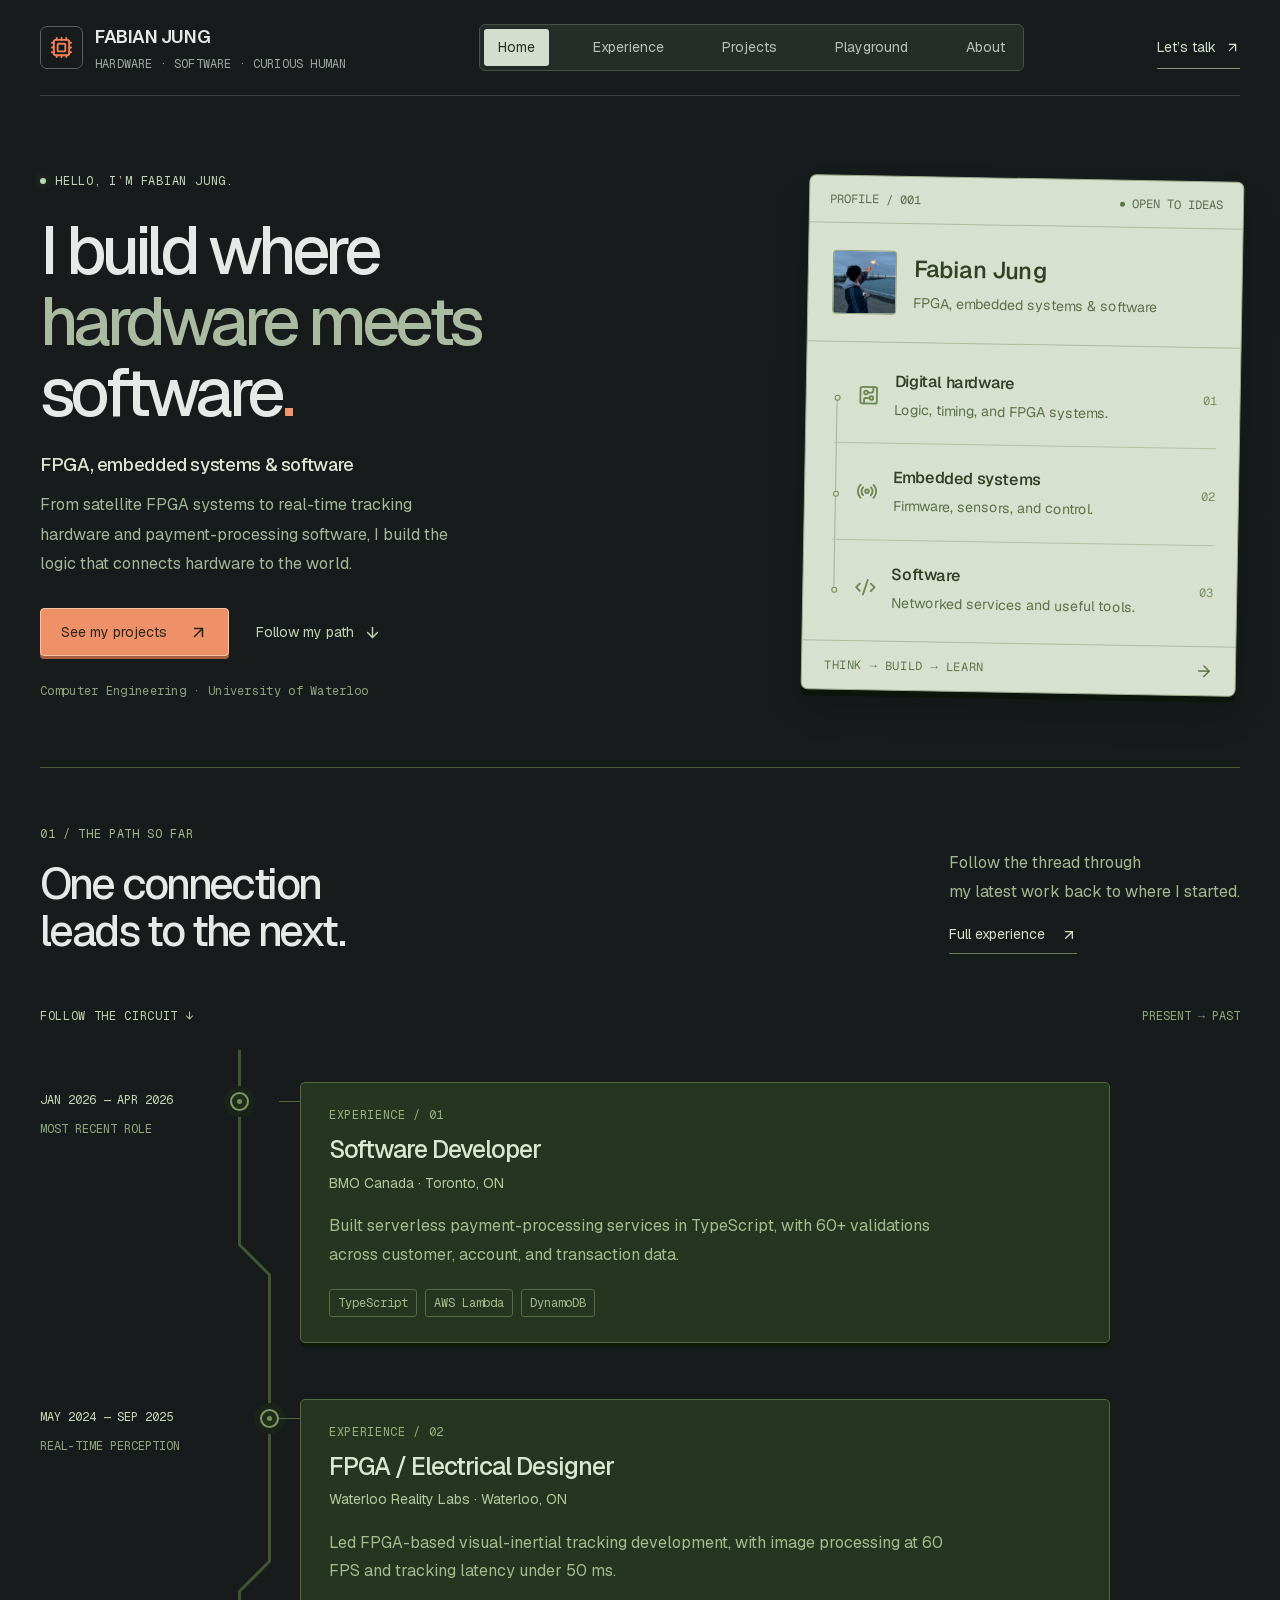
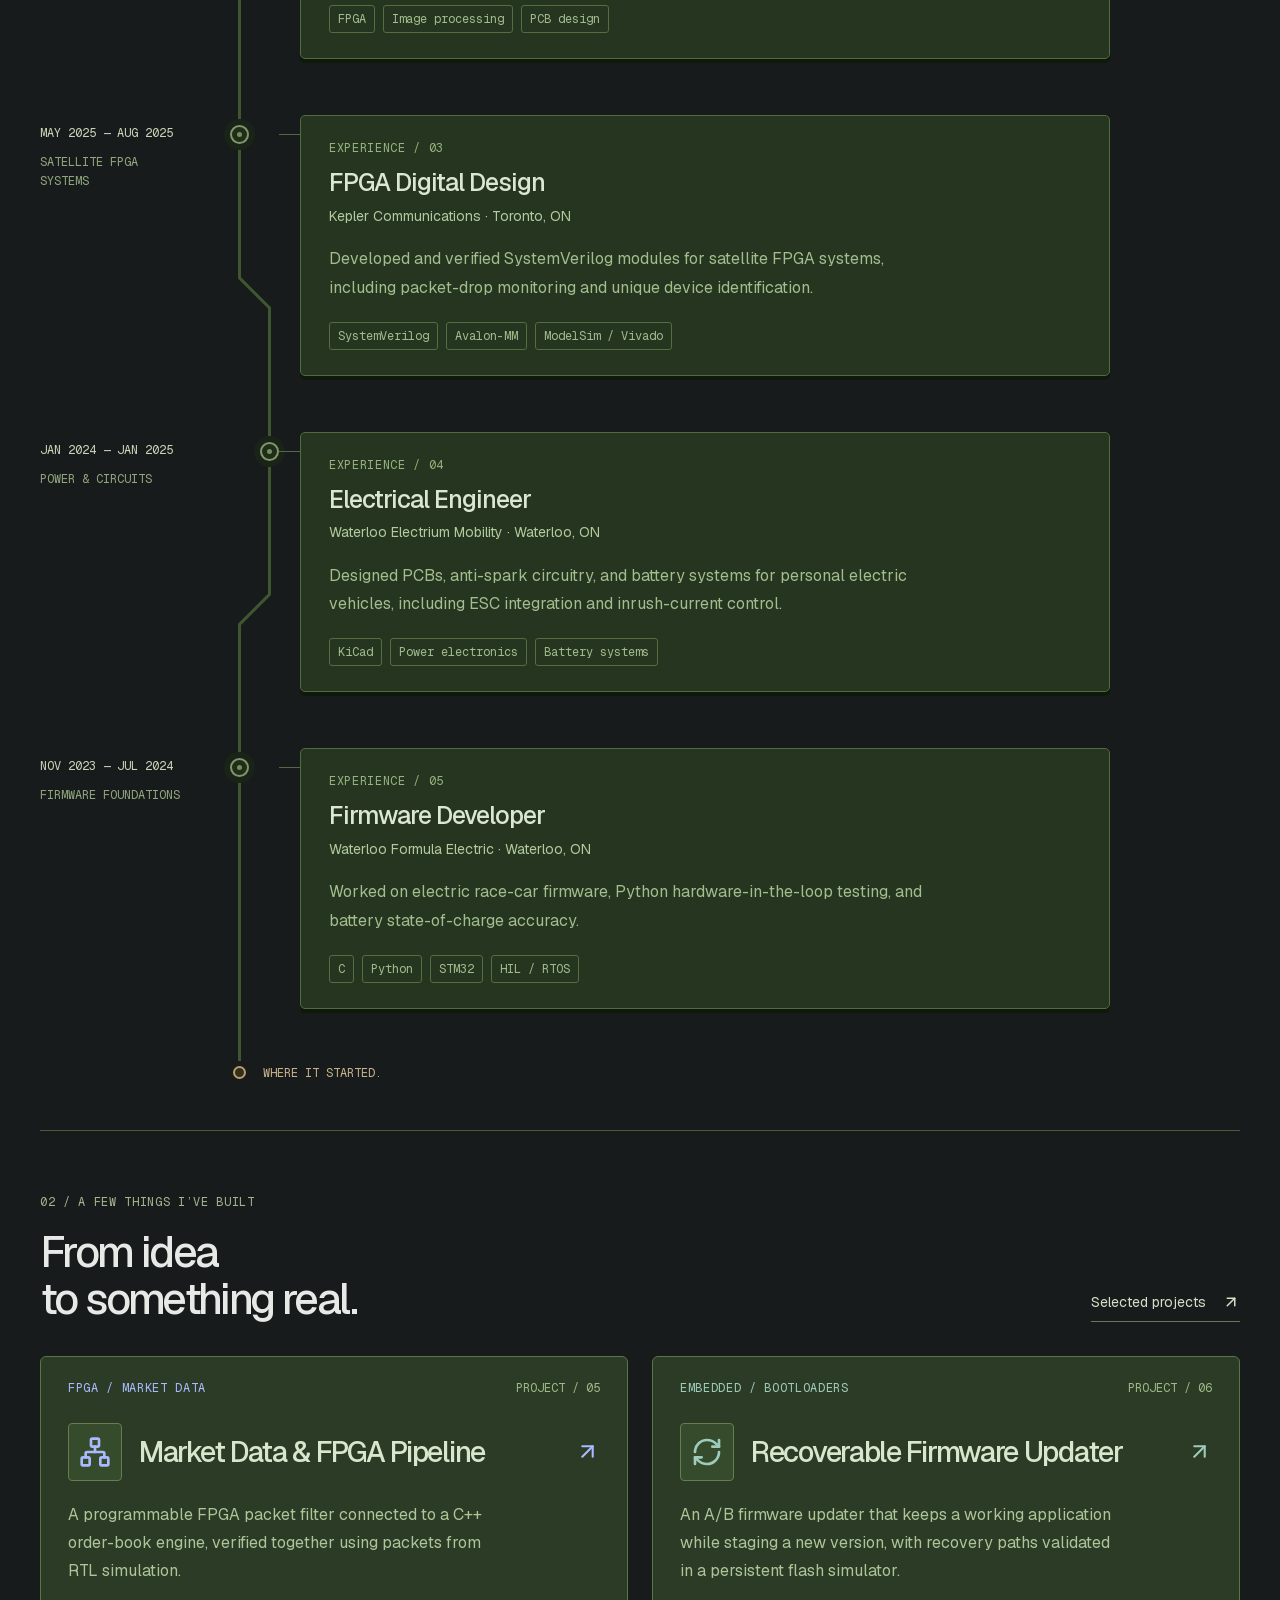
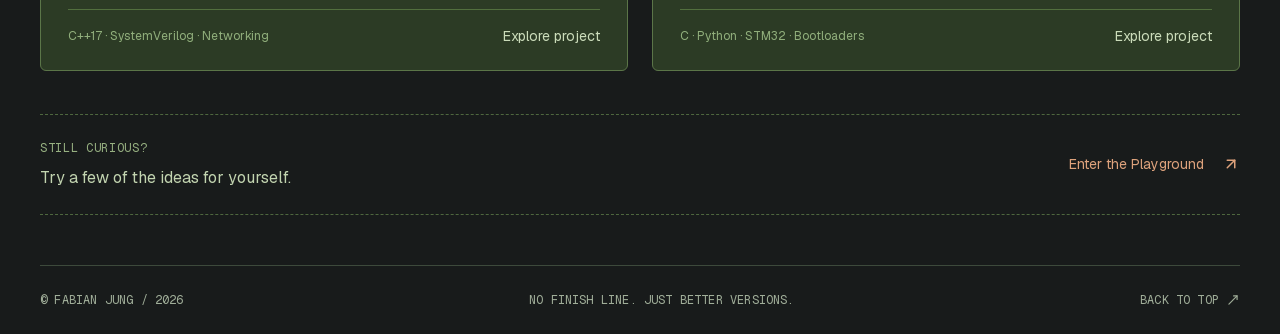
==== commit 7511528f: "Publish portfolio website" ====
--- a/index.html
+++ b/index.html
@@ -1,4 +1,4 @@
-<!DOCTYPE html><html lang="en"><head><meta charSet="utf-8"/><meta name="viewport" content="width=device-width, initial-scale=1"/><link rel="stylesheet" href="/_next/static/css/index.gTl_z6uC.css" data-rsc-css-href="/_next/static/css/index.gTl_z6uC.css" data-precedence="vite-rsc/importer-resources"/><link rel="modulepreload" fetchPriority="low" href="/_next/static/chunks/index-Cbc_fumh.js"/><script src="/_next/static/chunks/rolldown-runtime-C60lm6uB.js" type="module" async=""></script><script src="/_next/static/chunks/framework-D_rUT4EX.js" type="module" async=""></script><link rel="modulepreload" href="/_next/static/chunks/layout-segment-context-M8LkSj2j.js" crossorigin=""/><link rel="modulepreload" href="/_next/static/chunks/PortfolioSite-BIjIWzGX.js" crossorigin=""/><title>Fabian Jung — Hardware &amp; Software</title><meta name="description" content="Fabian Jung’s portfolio: FPGA design, embedded systems, software, and interactive experiments. Computer Engineering at the University of Waterloo."/><script>Object.assign(((self[Symbol.for("vinext.navigationRuntime")]??={bootstrap:{routeManifest:null},functions:{}}).bootstrap.rsc??={rsc:[]}),{params:{},nav:{"pathname":"/","searchParams":[]}})</script><link rel="modulepreload" href="/_next/static/chunks/index-Cbc_fumh.js" />
+<!DOCTYPE html><html lang="en"><head><meta charSet="utf-8"/><meta name="viewport" content="width=device-width, initial-scale=1"/><link rel="stylesheet" href="/_next/static/css/index.D4M53nTh.css" data-rsc-css-href="/_next/static/css/index.D4M53nTh.css" data-precedence="vite-rsc/importer-resources"/><link rel="modulepreload" fetchPriority="low" href="/_next/static/chunks/index-aU5W5-eU.js"/><script src="/_next/static/chunks/rolldown-runtime-C60lm6uB.js" type="module" async=""></script><script src="/_next/static/chunks/framework-D_rUT4EX.js" type="module" async=""></script><link rel="modulepreload" href="/_next/static/chunks/layout-segment-context-C7znJE5-.js" crossorigin=""/><link rel="modulepreload" href="/_next/static/chunks/PortfolioSite-CwmxcT3E.js" crossorigin=""/><title>Fabian Jung — Hardware &amp; Software</title><meta name="description" content="Fabian Jung’s portfolio: FPGA design, embedded systems, software, and interactive experiments. Computer Engineering at the University of Waterloo."/><script>Object.assign(((self[Symbol.for("vinext.navigationRuntime")]??={bootstrap:{routeManifest:null},functions:{}}).bootstrap.rsc??={rsc:[]}),{params:{},nav:{"pathname":"/","searchParams":[]}})</script><link rel="modulepreload" href="/_next/static/chunks/index-aU5W5-eU.js" />
 <link rel="preload" href="/_next/static/_vinext_fonts/geist-8ac0455e797f/geist-98bbbccb.woff2" as="font" type="font/woff2" crossorigin />
 <link rel="preload" href="/_next/static/_vinext_fonts/geist-mono-00e989178794/geist-mono-013b2f2f.woff2" as="font" type="font/woff2" crossorigin />
 <style data-vinext-fonts>/* cyrillic-ext */
@@ -128,4 +128,4 @@
 
 .__variable_geist_mono_1001rt9 { --font-geist-mono: 'Geist Mono', 'Geist Mono Fallback'; }
 </style>
-</head><body class="__variable_geist_19ysh9d __variable_geist_mono_1001rt9 antialiased"><div class="personal-system portfolio-site"><a class="skip-link" href="#portfolio-content">Skip to content</a><div class="site-tabs"><header class="site-header"><a class="identity" href="/"><span class="identity-mark"><svg xmlns="http://www.w3.org/2000/svg" width="23" height="23" viewBox="0 0 24 24" fill="none" stroke="currentColor" stroke-width="2" stroke-linecap="round" stroke-linejoin="round" class="lucide lucide-cpu" aria-hidden="true"><path d="M12 20v2"></path><path d="M12 2v2"></path><path d="M17 20v2"></path><path d="M17 2v2"></path><path d="M2 12h2"></path><path d="M2 17h2"></path><path d="M2 7h2"></path><path d="M20 12h2"></path><path d="M20 17h2"></path><path d="M20 7h2"></path><path d="M7 20v2"></path><path d="M7 2v2"></path><rect x="4" y="4" width="16" height="16" rx="2"></rect><rect x="8" y="8" width="8" height="8" rx="1"></rect></svg></span><span>FABIAN JUNG<span class="identity-caption">HARDWARE · SOFTWARE · CURIOUS HUMAN</span></span></a><nav class="portfolio-navigation page-navigation" aria-label="Main navigation"><a href="/" aria-current="page">Home</a><a href="/experience/">Experience</a><a href="/projects/">Projects</a><a href="/playground/">Playground</a><a href="/about/">About</a></nav><button type="button" tabindex="0" data-base-ui-click-trigger="" id="base-ui-_R_3upi_" aria-haspopup="dialog" aria-expanded="false" data-slot="dialog-trigger" class="contact-trigger">Let’s talk <svg xmlns="http://www.w3.org/2000/svg" width="15" height="15" viewBox="0 0 24 24" fill="none" stroke="currentColor" stroke-width="2" stroke-linecap="round" stroke-linejoin="round" class="lucide lucide-arrow-up-right" aria-hidden="true"><path d="M7 7h10v10"></path><path d="M7 17 17 7"></path></svg></button></header><main id="top"><div id="portfolio-content" tabindex="-1"></div><div class="home-overview"><section class="identity-hero" aria-labelledby="home-title"><div class="hero-story"><span class="eyebrow hero-hello"><span class="live-dot"></span> HELLO, I’M<!-- --> <!-- -->FABIAN JUNG<!-- -->.</span><h1 id="home-title">I build where<br/><span>hardware meets</span><br/>software<span class="hero-stop">.</span></h1><div class="hero-role">FPGA, embedded systems &amp; software</div><p>From satellite FPGA systems to real-time tracking hardware and payment-processing software, I build the logic that connects hardware to the world.</p><div class="hero-actions"><a class="hero-primary" href="/projects/">See my projects <svg xmlns="http://www.w3.org/2000/svg" width="19" height="19" viewBox="0 0 24 24" fill="none" stroke="currentColor" stroke-width="2" stroke-linecap="round" stroke-linejoin="round" class="lucide lucide-arrow-up-right" aria-hidden="true"><path d="M7 7h10v10"></path><path d="M7 17 17 7"></path></svg></a><a class="hero-secondary" href="#journey">Follow my path <svg xmlns="http://www.w3.org/2000/svg" width="17" height="17" viewBox="0 0 24 24" fill="none" stroke="currentColor" stroke-width="2" stroke-linecap="round" stroke-linejoin="round" class="lucide lucide-arrow-down" aria-hidden="true"><path d="M12 5v14"></path><path d="m19 12-7 7-7-7"></path></svg></a></div><span class="profile-education">Computer Engineering · University of Waterloo</span></div><aside class="focus-panel" aria-label="Areas of focus"><div class="focus-panel-heading"><span>PROFILE / 001</span><span class="focus-status"><i></i> OPEN TO IDEAS</span></div><div class="focus-name"><img src="/images/fabian-jung-profile.jpeg" alt="Fabian holding a sparkler by the water at dusk." width="1179" height="2042" loading="lazy" decoding="async" class="focus-photo" data-nimg="1"/><span>Fabian Jung<small>FPGA, embedded systems &amp; software</small></span></div><div class="focus-areas"><div class="focus-area"><span class="focus-connector" aria-hidden="true"></span><svg xmlns="http://www.w3.org/2000/svg" width="22" height="22" viewBox="0 0 24 24" fill="none" stroke="currentColor" stroke-width="2" stroke-linecap="round" stroke-linejoin="round" class="lucide lucide-circuit-board" aria-hidden="true"><rect width="18" height="18" x="3" y="3" rx="2"></rect><path d="M11 9h4a2 2 0 0 0 2-2V3"></path><circle cx="9" cy="9" r="2"></circle><path d="M7 21v-4a2 2 0 0 1 2-2h4"></path><circle cx="15" cy="15" r="2"></circle></svg><div><h2>Digital hardware</h2><p>Logic, timing, and FPGA systems.</p></div><span class="focus-number">01</span></div><div class="focus-area"><span class="focus-connector" aria-hidden="true"></span><svg xmlns="http://www.w3.org/2000/svg" width="22" height="22" viewBox="0 0 24 24" fill="none" stroke="currentColor" stroke-width="2" stroke-linecap="round" stroke-linejoin="round" class="lucide lucide-radio" aria-hidden="true"><path d="M16.247 7.761a6 6 0 0 1 0 8.478"></path><path d="M19.075 4.933a10 10 0 0 1 0 14.134"></path><path d="M4.925 19.067a10 10 0 0 1 0-14.134"></path><path d="M7.753 16.239a6 6 0 0 1 0-8.478"></path><circle cx="12" cy="12" r="2"></circle></svg><div><h2>Embedded systems</h2><p>Firmware, sensors, and control.</p></div><span class="focus-number">02</span></div><div class="focus-area"><span class="focus-connector" aria-hidden="true"></span><svg xmlns="http://www.w3.org/2000/svg" width="22" height="22" viewBox="0 0 24 24" fill="none" stroke="currentColor" stroke-width="2" stroke-linecap="round" stroke-linejoin="round" class="lucide lucide-code-xml" aria-hidden="true"><path d="m18 16 4-4-4-4"></path><path d="m6 8-4 4 4 4"></path><path d="m14.5 4-5 16"></path></svg><div><h2>Software</h2><p>Networked services and useful tools.</p></div><span class="focus-number">03</span></div></div><div class="focus-footer"><span>THINK → BUILD → LEARN</span><svg xmlns="http://www.w3.org/2000/svg" width="18" height="18" viewBox="0 0 24 24" fill="none" stroke="currentColor" stroke-width="2" stroke-linecap="round" stroke-linejoin="round" class="lucide lucide-arrow-right" aria-hidden="true"><path d="M5 12h14"></path><path d="m12 5 7 7-7 7"></path></svg></div></aside></section><section class="home-journey" id="journey" aria-labelledby="journey-title"><div class="home-section-heading"><div><span class="eyebrow">01 / THE PATH SO FAR</span><h2 id="journey-title">One connection<br/>leads to the next.</h2></div><div><p>Follow the thread through<br/>my latest work back to where I started.</p><a href="/experience/">Full experience <svg xmlns="http://www.w3.org/2000/svg" width="16" height="16" viewBox="0 0 24 24" fill="none" stroke="currentColor" stroke-width="2" stroke-linecap="round" stroke-linejoin="round" class="lucide lucide-arrow-up-right" aria-hidden="true"><path d="M7 7h10v10"></path><path d="M7 17 17 7"></path></svg></a></div></div><div class="timeline-caption"><span class="eyebrow">FOLLOW THE CIRCUIT ↓</span><span>PRESENT → PAST</span></div><div class="circuit-timeline "><svg class="timeline-traces" aria-hidden="true"><path class="trace-ground" d=""></path><path class="trace-live" d="" pathLength="1" stroke-dasharray="1" stroke-dashoffset="1"></path></svg><ol class="timeline-stops"><li class="milestone"><div class="milestone-date"><span>JAN 2026 — APR 2026</span><span class="milestone-phase">MOST RECENT ROLE</span></div><span class="milestone-port" aria-hidden="true"><span></span></span><article class="milestone-content"><span class="eyebrow">EXPERIENCE / <!-- -->01</span><h3>Software Developer</h3><p class="milestone-organization">BMO Canada · Toronto, ON</p><p>Built serverless payment-processing services in TypeScript, with 60+ validations across customer, account, and transaction data.</p><div class="milestone-tags"><span>TypeScript</span><span>AWS Lambda</span><span>DynamoDB</span></div></article></li><li class="milestone"><div class="milestone-date"><span>MAY 2024 — SEP 2025</span><span class="milestone-phase">REAL-TIME PERCEPTION</span></div><span class="milestone-port" aria-hidden="true"><span></span></span><article class="milestone-content"><span class="eyebrow">EXPERIENCE / <!-- -->02</span><h3>FPGA / Electrical Designer</h3><p class="milestone-organization">Waterloo Reality Labs · Waterloo, ON</p><p>Led FPGA-based visual-inertial tracking development, with image processing at 60 FPS and tracking latency under 50 ms.</p><div class="milestone-tags"><span>FPGA</span><span>Image processing</span><span>PCB design</span></div></article></li><li class="milestone"><div class="milestone-date"><span>MAY 2025 — AUG 2025</span><span class="milestone-phase">SATELLITE FPGA SYSTEMS</span></div><span class="milestone-port" aria-hidden="true"><span></span></span><article class="milestone-content"><span class="eyebrow">EXPERIENCE / <!-- -->03</span><h3>FPGA Digital Design</h3><p class="milestone-organization">Kepler Communications · Toronto, ON</p><p>Developed and verified SystemVerilog modules for satellite FPGA systems, including packet-drop monitoring and unique device identification.</p><div class="milestone-tags"><span>SystemVerilog</span><span>Avalon-MM</span><span>ModelSim / Vivado</span></div></article></li><li class="milestone"><div class="milestone-date"><span>JAN 2024 — JAN 2025</span><span class="milestone-phase">POWER &amp; CIRCUITS</span></div><span class="milestone-port" aria-hidden="true"><span></span></span><article class="milestone-content"><span class="eyebrow">EXPERIENCE / <!-- -->04</span><h3>Electrical Engineer</h3><p class="milestone-organization">Waterloo Electrium Mobility · Waterloo, ON</p><p>Designed PCBs, anti-spark circuitry, and battery systems for personal electric vehicles, including ESC integration and inrush-current control.</p><div class="milestone-tags"><span>KiCad</span><span>Power electronics</span><span>Battery systems</span></div></article></li><li class="milestone"><div class="milestone-date"><span>NOV 2023 — JUL 2024</span><span class="milestone-phase">FIRMWARE FOUNDATIONS</span></div><span class="milestone-port" aria-hidden="true"><span></span></span><article class="milestone-content"><span class="eyebrow">EXPERIENCE / <!-- -->05</span><h3>Firmware Developer</h3><p class="milestone-organization">Waterloo Formula Electric · Waterloo, ON</p><p>Worked on electric race-car firmware, Python hardware-in-the-loop testing, and battery state-of-charge accuracy.</p><div class="milestone-tags"><span>C</span><span>Python</span><span>STM32</span><span>HIL / RTOS</span></div></article></li></ol><div class="timeline-end" style="left:0"><span class="timeline-end-dot"></span> WHERE IT STARTED.</div></div></section><section class="home-projects" aria-labelledby="home-projects-title"><div class="home-section-heading"><div><span class="eyebrow">02 / A FEW THINGS I’VE BUILT</span><h2 id="home-projects-title">From idea<br/>to something real.</h2></div><a class="section-project-link" href="/projects/">Selected projects <svg xmlns="http://www.w3.org/2000/svg" width="18" height="18" viewBox="0 0 24 24" fill="none" stroke="currentColor" stroke-width="2" stroke-linecap="round" stroke-linejoin="round" class="lucide lucide-arrow-up-right" aria-hidden="true"><path d="M7 7h10v10"></path><path d="M7 17 17 7"></path></svg></a></div><div class="project-teasers"><a class="project-teaser" href="/projects/#project-01" style="--teaser-accent:#ff9c73"><div class="teaser-top"><span class="eyebrow">FPGA / DIGITAL DESIGN</span><span>PROJECT / <!-- -->01</span></div><div class="teaser-body"><span class="teaser-icon"><svg xmlns="http://www.w3.org/2000/svg" width="32" height="32" viewBox="0 0 24 24" fill="none" stroke="currentColor" stroke-width="2" stroke-linecap="round" stroke-linejoin="round" class="lucide lucide-cpu" aria-hidden="true"><path d="M12 20v2"></path><path d="M12 2v2"></path><path d="M17 20v2"></path><path d="M17 2v2"></path><path d="M2 12h2"></path><path d="M2 17h2"></path><path d="M2 7h2"></path><path d="M20 12h2"></path><path d="M20 17h2"></path><path d="M20 7h2"></path><path d="M7 20v2"></path><path d="M7 2v2"></path><rect x="4" y="4" width="16" height="16" rx="2"></rect><rect x="8" y="8" width="8" height="8" rx="1"></rect></svg></span><h3>SIMD Dot Product Accelerator</h3><svg xmlns="http://www.w3.org/2000/svg" width="25" height="25" viewBox="0 0 24 24" fill="none" stroke="currentColor" stroke-width="2" stroke-linecap="round" stroke-linejoin="round" class="lucide lucide-arrow-up-right teaser-arrow" aria-hidden="true"><path d="M7 7h10v10"></path><path d="M7 17 17 7"></path></svg></div><p>A configurable FPGA accelerator that processes fixed-point vectors through parallel, pipelined multiply-accumulate units.</p><div class="teaser-bottom"><span>SystemVerilog · Vivado · ModelSim</span><span>Explore project</span></div></a><a class="project-teaser" href="/projects/#project-04" style="--teaser-accent:#a9baff"><div class="teaser-top"><span class="eyebrow">SOFTWARE / EDUCATION</span><span>PROJECT / <!-- -->04</span></div><div class="teaser-body"><span class="teaser-icon"><svg xmlns="http://www.w3.org/2000/svg" width="32" height="32" viewBox="0 0 24 24" fill="none" stroke="currentColor" stroke-width="2" stroke-linecap="round" stroke-linejoin="round" class="lucide lucide-route" aria-hidden="true"><circle cx="6" cy="19" r="3"></circle><path d="M9 19h8.5a3.5 3.5 0 0 0 0-7h-11a3.5 3.5 0 0 1 0-7H15"></path><circle cx="18" cy="5" r="3"></circle></svg></span><h3>Waterloo Engineering Degree Map</h3><svg xmlns="http://www.w3.org/2000/svg" width="25" height="25" viewBox="0 0 24 24" fill="none" stroke="currentColor" stroke-width="2" stroke-linecap="round" stroke-linejoin="round" class="lucide lucide-arrow-up-right teaser-arrow" aria-hidden="true"><path d="M7 7h10v10"></path><path d="M7 17 17 7"></path></svg></div><p>An interactive planner that helps Waterloo engineering students track courses, check degree requirements, and compare electives.</p><div class="teaser-bottom"><span>React · TypeScript · Firebase · Supabase</span><span>Explore project</span></div></a></div></section><div class="home-playground-note"><div><span class="eyebrow">STILL CURIOUS?</span><p>Try a few of the ideas for yourself.</p></div><a href="/playground/">Enter the Playground <svg xmlns="http://www.w3.org/2000/svg" width="18" height="18" viewBox="0 0 24 24" fill="none" stroke="currentColor" stroke-width="2" stroke-linecap="round" stroke-linejoin="round" class="lucide lucide-arrow-up-right" aria-hidden="true"><path d="M7 7h10v10"></path><path d="M7 17 17 7"></path></svg></a></div></div></main></div><footer><span>© <!-- -->FABIAN JUNG<!-- --> / 2026</span><span>NO FINISH LINE. JUST BETTER VERSIONS.</span><a href="#top">BACK TO TOP <svg xmlns="http://www.w3.org/2000/svg" width="14" height="14" viewBox="0 0 24 24" fill="none" stroke="currentColor" stroke-width="2" stroke-linecap="round" stroke-linejoin="round" class="lucide lucide-move-up-right" aria-hidden="true"><path d="M13 5H19V11"></path><path d="M19 5L5 19"></path></svg></a></footer></div><script type="module" src="/_next/static/chunks/index-Cbc_fumh.js" id="_R_" async=""></script><script>((self[Symbol.for("vinext.navigationRuntime")]??={bootstrap:{routeManifest:null},functions:{}}).bootstrap.rsc??={rsc:[]}).rsc.push("0:{\"page:/\":\"$L1\",\"layout:/\":\"$L2\",\"route:/\":\"$L3\",\"__route\":\"route:/\",\"__interceptionContext\":null,\"__layoutIds\":[\"layout:/\"],\"__rootLayout\":\"/\",\"__bfcacheSegmentIdentities\":{\"layout:/\":\"[\\\"layout\\\",\\\"layout:/\\\",\\\"root-boundary:/\\\",\\\"\\\"]\",\"page:/\":\"[\\\"page\\\",\\\"page:/\\\",\\\"root-boundary:/\\\",\\\"\\\"]\"},\"__srcPage\":[\"page\"],\"__layoutFlags\":{\"layout:/\":\"s\"},\"__artifactCompatibility\":{\"schemaVersion\":1,\"graphVersion\":\"app-route-graph:1177fd80f83fa7b0\",\"deploymentVersion\":\"e35ac6dc-4d55-43b6-b82f-4ceeb2698ddc\",\"appElementsSchemaVersion\":1,\"rscPayloadSchemaVersion\":1,\"rootBoundaryId\":\"/\",\"renderEpoch\":null}}\n")</script><script>((self[Symbol.for("vinext.navigationRuntime")]??={bootstrap:{routeManifest:null},functions:{}}).bootstrap.rsc??={rsc:[]}).rsc.push("4:I[\"8c0f216c4604\",[],\"Children\",1]\n")</script><script>((self[Symbol.for("vinext.navigationRuntime")]??={bootstrap:{routeManifest:null},functions:{}}).bootstrap.rsc??={rsc:[]}).rsc.push("5:I[\"593f344dc510\",[],\"GlobalErrorBoundary\",1]\n")</script><script>((self[Symbol.for("vinext.navigationRuntime")]??={bootstrap:{routeManifest:null},functions:{}}).bootstrap.rsc??={rsc:[]}).rsc.push("6:I[\"0b874ad30386\",[],\"default\",1]\n")</script><script>((self[Symbol.for("vinext.navigationRuntime")]??={bootstrap:{routeManifest:null},functions:{}}).bootstrap.rsc??={rsc:[]}).rsc.push("7:I[\"593f344dc510\",[],\"ErrorBoundary\",1]\n")</script><script>((self[Symbol.for("vinext.navigationRuntime")]??={bootstrap:{routeManifest:null},functions:{}}).bootstrap.rsc??={rsc:[]}).rsc.push("8:I[\"15c18cfaeeff\",[],\"LayoutSegmentProvider\",1]\n")</script><script>((self[Symbol.for("vinext.navigationRuntime")]??={bootstrap:{routeManifest:null},functions:{}}).bootstrap.rsc??={rsc:[]}).rsc.push("9:I[\"8c0f216c4604\",[],\"Slot\",1]\n")</script><script>((self[Symbol.for("vinext.navigationRuntime")]??={bootstrap:{routeManifest:null},functions:{}}).bootstrap.rsc??={rsc:[]}).rsc.push("a:I[\"593f344dc510\",[],\"NotFoundBoundary\",1]\n")</script><script>((self[Symbol.for("vinext.navigationRuntime")]??={bootstrap:{routeManifest:null},functions:{}}).bootstrap.rsc??={rsc:[]}).rsc.push("b:I[\"9276801271d6\",[],\"AppRouterScrollTarget\",1]\n")</script><script>((self[Symbol.for("vinext.navigationRuntime")]??={bootstrap:{routeManifest:null},functions:{}}).bootstrap.rsc??={rsc:[]}).rsc.push("c:I[\"593f344dc510\",[],\"RedirectBoundary\",1]\n")</script><script>((self[Symbol.for("vinext.navigationRuntime")]??={bootstrap:{routeManifest:null},functions:{}}).bootstrap.rsc??={rsc:[]}).rsc.push(":HL[\"/_next/static/css/index.gTl_z6uC.css\",\"style\"     ]\n")</script><script>((self[Symbol.for("vinext.navigationRuntime")]??={bootstrap:{routeManifest:null},functions:{}}).bootstrap.rsc??={rsc:[]}).rsc.push("2:[[[\"$\",\"link\",\"css:/_next/static/css/index.gTl_z6uC.css\",{\"rel\":\"stylesheet\",\"precedence\":\"vite-rsc/importer-resources\",\"href\":\"/_next/static/css/index.gTl_z6uC.css\",\"data-rsc-css-href\":\"/_next/static/css/index.gTl_z6uC.css\"}],\"$undefined\"],[\"$\",\"html\",null,{\"lang\":\"en\",\"children\":[\"$\",\"body\",null,{\"className\":\"__variable_geist_19ysh9d __variable_geist_mono_1001rt9 antialiased\",\"children\":[\"$\",\"$L4\",null,{}]}]}]]\n")</script><script>((self[Symbol.for("vinext.navigationRuntime")]??={bootstrap:{routeManifest:null},functions:{}}).bootstrap.rsc??={rsc:[]}).rsc.push("3:[[[\"$\",\"meta\",null,{\"charSet\":\"utf-8\"}],[[\"$\",\"title\",\"0\",{\"children\":\"Fabian Jung — Hardware \u0026 Software\"}],[\"$\",\"meta\",\"1\",{\"name\":\"description\",\"content\":\"Fabian Jung’s portfolio: FPGA design, embedded systems, software, and interactive experiments. Computer Engineering at the University of Waterloo.\"}]],[[\"$\",\"meta\",\"0\",{\"name\":\"viewport\",\"content\":\"width=device-width, initial-scale=1\"}]]],[\"$\",\"$L5\",null,{\"fallback\":\"$6\",\"children\":[\"$\",\"$L7\",null,{\"fallback\":\"$6\",\"children\":[\"$\",\"$L8\",null,{\"providerId\":\"layout:/\",\"segmentMap\":{\"children\":[]},\"children\":[\"$\",\"$L9\",null,{\"id\":\"layout:/\",\"parallelSlots\":\"$undefined\",\"children\":[\"$\",\"$La\",null,{\"resetKey\":\"\",\"fallback\":[[\"$\",\"title\",null,{\"children\":\"404: This page could not be found.\"}],[\"$\",\"div\",null,{\"style\":{\"fontFamily\":\"system-ui,\\\"Segoe UI\\\",Roboto,Helvetica,Arial,sans-serif,\\\"Apple Color Emoji\\\",\\\"Segoe UI Emoji\\\"\",\"height\":\"100vh\",\"textAlign\":\"center\",\"display\":\"flex\",\"flexDirection\":\"column\",\"alignItems\":\"center\",\"justifyContent\":\"center\"},\"children\":[\"$\",\"div\",null,{\"children\":[[\"$\",\"style\",null,{\"dangerouslySetInnerHTML\":{\"__html\":\"body{color:#000;background:#fff;margin:0}.next-error-h1{border-right:1px solid rgba(0,0,0,.3)}@media (prefers-color-scheme:dark){body{color:#fff;background:#000}.next-error-h1{border-right:1px solid rgba(255,255,255,.3)}}\"}}],[\"$\",\"h1\",null,{\"className\":\"next-error-h1\",\"style\":{\"display\":\"inline-block\",\"margin\":\"0 20px 0 0\",\"padding\":\"0 23px 0 0\",\"fontSize\":24,\"fontWeight\":500,\"verticalAlign\":\"top\",\"lineHeight\":\"49px\"},\"children\":404}],[\"$\",\"div\",null,{\"style\":{\"display\":\"inline-block\"},\"children\":[\"$\",\"h2\",null,{\"style\":{\"fontSize\":14,\"fontWeight\":400,\"lineHeight\":\"49px\",\"margin\":0},\"children\":\"This page could not be found.\"}]}]]}]}]],\"children\":[\"$\",\"$Lb\",null,{\"children\":[\"$\",\"$Lc\",null,{\"children\":[[\"$\",\"$L8\",null,{\"providerId\":\"page:/\",\"segmentMap\":{\"children\":[\"__PAGE__\"]},\"children\":[\"$\",\"$L9\",null,{\"id\":\"page:/\"}]}],null]}]}]}]}]}]}]}],null,null]\n")</script><script>((self[Symbol.for("vinext.navigationRuntime")]??={bootstrap:{routeManifest:null},functions:{}}).bootstrap.rsc??={rsc:[]}).rsc.push("d:I[\"ef8b083fa739\",[],\"default\",1]\n")</script><script>((self[Symbol.for("vinext.navigationRuntime")]??={bootstrap:{routeManifest:null},functions:{}}).bootstrap.rsc??={rsc:[]}).rsc.push("1:[\"$\",\"$Ld\",null,{\"section\":\"home\"}]\n")</script><script>Object.assign(((self[Symbol.for("vinext.navigationRuntime")]??={bootstrap:{routeManifest:null},functions:{}}).bootstrap.rsc??={rsc:[]}),{"initialCacheKind":"static"});((self[Symbol.for("vinext.navigationRuntime")]??={bootstrap:{routeManifest:null},functions:{}}).bootstrap.rsc??={rsc:[]}).done=true</script></body></html>+</head><body class="__variable_geist_19ysh9d __variable_geist_mono_1001rt9 antialiased"><div class="personal-system portfolio-site"><a class="skip-link" href="#portfolio-content">Skip to content</a><div class="site-tabs"><header class="site-header"><a class="identity" href="/"><span class="identity-mark"><svg xmlns="http://www.w3.org/2000/svg" width="23" height="23" viewBox="0 0 24 24" fill="none" stroke="currentColor" stroke-width="2" stroke-linecap="round" stroke-linejoin="round" class="lucide lucide-cpu" aria-hidden="true"><path d="M12 20v2"></path><path d="M12 2v2"></path><path d="M17 20v2"></path><path d="M17 2v2"></path><path d="M2 12h2"></path><path d="M2 17h2"></path><path d="M2 7h2"></path><path d="M20 12h2"></path><path d="M20 17h2"></path><path d="M20 7h2"></path><path d="M7 20v2"></path><path d="M7 2v2"></path><rect x="4" y="4" width="16" height="16" rx="2"></rect><rect x="8" y="8" width="8" height="8" rx="1"></rect></svg></span><span>FABIAN JUNG<span class="identity-caption">HARDWARE · SOFTWARE · CURIOUS HUMAN</span></span></a><nav class="portfolio-navigation page-navigation" aria-label="Main navigation"><a href="/" aria-current="page">Home</a><a href="/experience/">Experience</a><a href="/projects/">Projects</a><a href="/playground/">Playground</a><a href="/about/">About</a></nav><button type="button" tabindex="0" data-base-ui-click-trigger="" id="base-ui-_R_3upi_" aria-haspopup="dialog" aria-expanded="false" data-slot="dialog-trigger" class="contact-trigger">Let’s talk <svg xmlns="http://www.w3.org/2000/svg" width="15" height="15" viewBox="0 0 24 24" fill="none" stroke="currentColor" stroke-width="2" stroke-linecap="round" stroke-linejoin="round" class="lucide lucide-arrow-up-right" aria-hidden="true"><path d="M7 7h10v10"></path><path d="M7 17 17 7"></path></svg></button></header><main id="top"><div id="portfolio-content" tabindex="-1"></div><div class="home-overview"><section class="identity-hero" aria-labelledby="home-title"><div class="hero-story"><span class="eyebrow hero-hello"><span class="live-dot"></span> HELLO, I’M<!-- --> <!-- -->FABIAN JUNG<!-- -->.</span><h1 id="home-title">I build where<br/><span>hardware meets</span><br/>software<span class="hero-stop">.</span></h1><div class="hero-role">FPGA, embedded systems &amp; software</div><p>From satellite FPGA systems to real-time tracking hardware and payment-processing software, I build the logic that connects hardware to the world.</p><div class="hero-actions"><a class="hero-primary" href="/projects/">See my projects <svg xmlns="http://www.w3.org/2000/svg" width="19" height="19" viewBox="0 0 24 24" fill="none" stroke="currentColor" stroke-width="2" stroke-linecap="round" stroke-linejoin="round" class="lucide lucide-arrow-up-right" aria-hidden="true"><path d="M7 7h10v10"></path><path d="M7 17 17 7"></path></svg></a><a class="hero-secondary" href="#journey">Follow my path <svg xmlns="http://www.w3.org/2000/svg" width="17" height="17" viewBox="0 0 24 24" fill="none" stroke="currentColor" stroke-width="2" stroke-linecap="round" stroke-linejoin="round" class="lucide lucide-arrow-down" aria-hidden="true"><path d="M12 5v14"></path><path d="m19 12-7 7-7-7"></path></svg></a></div><span class="profile-education">Computer Engineering · University of Waterloo</span></div><aside class="focus-panel" aria-label="Areas of focus"><div class="focus-panel-heading"><span>PROFILE / 001</span><span class="focus-status"><i></i> OPEN TO IDEAS</span></div><div class="focus-name"><img src="/images/fabian-jung-profile.jpeg" alt="Fabian holding a sparkler by the water at dusk." width="1179" height="2042" loading="lazy" decoding="async" class="focus-photo" data-nimg="1"/><span>Fabian Jung<small>FPGA, embedded systems &amp; software</small></span></div><div class="focus-areas"><div class="focus-area"><span class="focus-connector" aria-hidden="true"></span><svg xmlns="http://www.w3.org/2000/svg" width="22" height="22" viewBox="0 0 24 24" fill="none" stroke="currentColor" stroke-width="2" stroke-linecap="round" stroke-linejoin="round" class="lucide lucide-circuit-board" aria-hidden="true"><rect width="18" height="18" x="3" y="3" rx="2"></rect><path d="M11 9h4a2 2 0 0 0 2-2V3"></path><circle cx="9" cy="9" r="2"></circle><path d="M7 21v-4a2 2 0 0 1 2-2h4"></path><circle cx="15" cy="15" r="2"></circle></svg><div><h2>Digital hardware</h2><p>Logic, timing, and FPGA systems.</p></div><span class="focus-number">01</span></div><div class="focus-area"><span class="focus-connector" aria-hidden="true"></span><svg xmlns="http://www.w3.org/2000/svg" width="22" height="22" viewBox="0 0 24 24" fill="none" stroke="currentColor" stroke-width="2" stroke-linecap="round" stroke-linejoin="round" class="lucide lucide-radio" aria-hidden="true"><path d="M16.247 7.761a6 6 0 0 1 0 8.478"></path><path d="M19.075 4.933a10 10 0 0 1 0 14.134"></path><path d="M4.925 19.067a10 10 0 0 1 0-14.134"></path><path d="M7.753 16.239a6 6 0 0 1 0-8.478"></path><circle cx="12" cy="12" r="2"></circle></svg><div><h2>Embedded systems</h2><p>Firmware, sensors, and control.</p></div><span class="focus-number">02</span></div><div class="focus-area"><span class="focus-connector" aria-hidden="true"></span><svg xmlns="http://www.w3.org/2000/svg" width="22" height="22" viewBox="0 0 24 24" fill="none" stroke="currentColor" stroke-width="2" stroke-linecap="round" stroke-linejoin="round" class="lucide lucide-code-xml" aria-hidden="true"><path d="m18 16 4-4-4-4"></path><path d="m6 8-4 4 4 4"></path><path d="m14.5 4-5 16"></path></svg><div><h2>Software</h2><p>Networked services and useful tools.</p></div><span class="focus-number">03</span></div></div><div class="focus-footer"><span>THINK → BUILD → LEARN</span><svg xmlns="http://www.w3.org/2000/svg" width="18" height="18" viewBox="0 0 24 24" fill="none" stroke="currentColor" stroke-width="2" stroke-linecap="round" stroke-linejoin="round" class="lucide lucide-arrow-right" aria-hidden="true"><path d="M5 12h14"></path><path d="m12 5 7 7-7 7"></path></svg></div></aside></section><section class="home-journey" id="journey" aria-labelledby="journey-title"><div class="home-section-heading"><div><span class="eyebrow">01 / THE PATH SO FAR</span><h2 id="journey-title">One connection<br/>leads to the next.</h2></div><div><p>Follow the thread through<br/>my latest work back to where I started.</p><a href="/experience/">Full experience <svg xmlns="http://www.w3.org/2000/svg" width="16" height="16" viewBox="0 0 24 24" fill="none" stroke="currentColor" stroke-width="2" stroke-linecap="round" stroke-linejoin="round" class="lucide lucide-arrow-up-right" aria-hidden="true"><path d="M7 7h10v10"></path><path d="M7 17 17 7"></path></svg></a></div></div><div class="timeline-caption"><span class="eyebrow">FOLLOW THE CIRCUIT ↓</span><span>PRESENT → PAST</span></div><div class="circuit-timeline "><svg class="timeline-traces" aria-hidden="true"><path class="trace-ground" d=""></path><path class="trace-live" d="" pathLength="1" stroke-dasharray="1" stroke-dashoffset="1"></path></svg><ol class="timeline-stops"><li class="milestone"><div class="milestone-date"><span>JAN 2026 — APR 2026</span><span class="milestone-phase">MOST RECENT ROLE</span></div><span class="milestone-port" aria-hidden="true"><span></span></span><article class="milestone-content"><span class="eyebrow">EXPERIENCE / <!-- -->01</span><h3>Software Developer</h3><p class="milestone-organization">BMO Canada · Toronto, ON</p><p>Built serverless payment-processing services in TypeScript, with 60+ validations across customer, account, and transaction data.</p><div class="milestone-tags"><span>TypeScript</span><span>AWS Lambda</span><span>DynamoDB</span></div></article></li><li class="milestone"><div class="milestone-date"><span>MAY 2024 — SEP 2025</span><span class="milestone-phase">REAL-TIME PERCEPTION</span></div><span class="milestone-port" aria-hidden="true"><span></span></span><article class="milestone-content"><span class="eyebrow">EXPERIENCE / <!-- -->02</span><h3>FPGA / Electrical Designer</h3><p class="milestone-organization">Waterloo Reality Labs · Waterloo, ON</p><p>Led FPGA-based visual-inertial tracking development, with image processing at 60 FPS and tracking latency under 50 ms.</p><div class="milestone-tags"><span>FPGA</span><span>Image processing</span><span>PCB design</span></div></article></li><li class="milestone"><div class="milestone-date"><span>MAY 2025 — AUG 2025</span><span class="milestone-phase">SATELLITE FPGA SYSTEMS</span></div><span class="milestone-port" aria-hidden="true"><span></span></span><article class="milestone-content"><span class="eyebrow">EXPERIENCE / <!-- -->03</span><h3>FPGA Digital Design</h3><p class="milestone-organization">Kepler Communications · Toronto, ON</p><p>Developed and verified SystemVerilog modules for satellite FPGA systems, including packet-drop monitoring and unique device identification.</p><div class="milestone-tags"><span>SystemVerilog</span><span>Avalon-MM</span><span>ModelSim / Vivado</span></div></article></li><li class="milestone"><div class="milestone-date"><span>JAN 2024 — JAN 2025</span><span class="milestone-phase">POWER &amp; CIRCUITS</span></div><span class="milestone-port" aria-hidden="true"><span></span></span><article class="milestone-content"><span class="eyebrow">EXPERIENCE / <!-- -->04</span><h3>Electrical Engineer</h3><p class="milestone-organization">Waterloo Electrium Mobility · Waterloo, ON</p><p>Designed PCBs, anti-spark circuitry, and battery systems for personal electric vehicles, including ESC integration and inrush-current control.</p><div class="milestone-tags"><span>KiCad</span><span>Power electronics</span><span>Battery systems</span></div></article></li><li class="milestone"><div class="milestone-date"><span>NOV 2023 — JUL 2024</span><span class="milestone-phase">FIRMWARE FOUNDATIONS</span></div><span class="milestone-port" aria-hidden="true"><span></span></span><article class="milestone-content"><span class="eyebrow">EXPERIENCE / <!-- -->05</span><h3>Firmware Developer</h3><p class="milestone-organization">Waterloo Formula Electric · Waterloo, ON</p><p>Worked on electric race-car firmware, Python hardware-in-the-loop testing, and battery state-of-charge accuracy.</p><div class="milestone-tags"><span>C</span><span>Python</span><span>STM32</span><span>HIL / RTOS</span></div></article></li></ol><div class="timeline-end" style="left:0"><span class="timeline-end-dot"></span> WHERE IT STARTED.</div></div></section><section class="home-projects" aria-labelledby="home-projects-title"><div class="home-section-heading"><div><span class="eyebrow">02 / A FEW THINGS I’VE BUILT</span><h2 id="home-projects-title">From idea<br/>to something real.</h2></div><a class="section-project-link" href="/projects/">Selected projects <svg xmlns="http://www.w3.org/2000/svg" width="18" height="18" viewBox="0 0 24 24" fill="none" stroke="currentColor" stroke-width="2" stroke-linecap="round" stroke-linejoin="round" class="lucide lucide-arrow-up-right" aria-hidden="true"><path d="M7 7h10v10"></path><path d="M7 17 17 7"></path></svg></a></div><div class="project-teasers"><a class="project-teaser" href="/projects/#project-05" style="--teaser-accent:#a9baff"><div class="teaser-top"><span class="eyebrow">FPGA / MARKET DATA</span><span>PROJECT / <!-- -->05</span></div><div class="teaser-body"><span class="teaser-icon"><svg xmlns="http://www.w3.org/2000/svg" width="32" height="32" viewBox="0 0 24 24" fill="none" stroke="currentColor" stroke-width="2" stroke-linecap="round" stroke-linejoin="round" class="lucide lucide-network" aria-hidden="true"><rect x="16" y="16" width="6" height="6" rx="1"></rect><rect x="2" y="16" width="6" height="6" rx="1"></rect><rect x="9" y="2" width="6" height="6" rx="1"></rect><path d="M5 16v-3a1 1 0 0 1 1-1h12a1 1 0 0 1 1 1v3"></path><path d="M12 12V8"></path></svg></span><h3>Market Data &amp; FPGA Pipeline</h3><svg xmlns="http://www.w3.org/2000/svg" width="25" height="25" viewBox="0 0 24 24" fill="none" stroke="currentColor" stroke-width="2" stroke-linecap="round" stroke-linejoin="round" class="lucide lucide-arrow-up-right teaser-arrow" aria-hidden="true"><path d="M7 7h10v10"></path><path d="M7 17 17 7"></path></svg></div><p>A programmable FPGA packet filter connected to a C++ order-book engine, verified together using packets from RTL simulation.</p><div class="teaser-bottom"><span>C++17 · SystemVerilog · Networking</span><span>Explore project</span></div></a><a class="project-teaser" href="/projects/#project-06" style="--teaser-accent:#9ecbbb"><div class="teaser-top"><span class="eyebrow">EMBEDDED / BOOTLOADERS</span><span>PROJECT / <!-- -->06</span></div><div class="teaser-body"><span class="teaser-icon"><svg xmlns="http://www.w3.org/2000/svg" width="32" height="32" viewBox="0 0 24 24" fill="none" stroke="currentColor" stroke-width="2" stroke-linecap="round" stroke-linejoin="round" class="lucide lucide-refresh-cw" aria-hidden="true"><path d="M3 12a9 9 0 0 1 9-9 9.75 9.75 0 0 1 6.74 2.74L21 8"></path><path d="M21 3v5h-5"></path><path d="M21 12a9 9 0 0 1-9 9 9.75 9.75 0 0 1-6.74-2.74L3 16"></path><path d="M8 16H3v5"></path></svg></span><h3>Recoverable Firmware Updater</h3><svg xmlns="http://www.w3.org/2000/svg" width="25" height="25" viewBox="0 0 24 24" fill="none" stroke="currentColor" stroke-width="2" stroke-linecap="round" stroke-linejoin="round" class="lucide lucide-arrow-up-right teaser-arrow" aria-hidden="true"><path d="M7 7h10v10"></path><path d="M7 17 17 7"></path></svg></div><p>An A/B firmware updater that keeps a working application while staging a new version, with recovery paths validated in a persistent flash simulator.</p><div class="teaser-bottom"><span>C · Python · STM32 · Bootloaders</span><span>Explore project</span></div></a></div></section><div class="home-playground-note"><div><span class="eyebrow">STILL CURIOUS?</span><p>Try a few of the ideas for yourself.</p></div><a href="/playground/">Enter the Playground <svg xmlns="http://www.w3.org/2000/svg" width="18" height="18" viewBox="0 0 24 24" fill="none" stroke="currentColor" stroke-width="2" stroke-linecap="round" stroke-linejoin="round" class="lucide lucide-arrow-up-right" aria-hidden="true"><path d="M7 7h10v10"></path><path d="M7 17 17 7"></path></svg></a></div></div></main></div><footer><span>© <!-- -->FABIAN JUNG<!-- --> / 2026</span><span>NO FINISH LINE. JUST BETTER VERSIONS.</span><a href="#top">BACK TO TOP <svg xmlns="http://www.w3.org/2000/svg" width="14" height="14" viewBox="0 0 24 24" fill="none" stroke="currentColor" stroke-width="2" stroke-linecap="round" stroke-linejoin="round" class="lucide lucide-move-up-right" aria-hidden="true"><path d="M13 5H19V11"></path><path d="M19 5L5 19"></path></svg></a></footer></div><script type="module" src="/_next/static/chunks/index-aU5W5-eU.js" id="_R_" async=""></script><script>((self[Symbol.for("vinext.navigationRuntime")]??={bootstrap:{routeManifest:null},functions:{}}).bootstrap.rsc??={rsc:[]}).rsc.push("0:{\"page:/\":\"$L1\",\"layout:/\":\"$L2\",\"route:/\":\"$L3\",\"__route\":\"route:/\",\"__interceptionContext\":null,\"__layoutIds\":[\"layout:/\"],\"__rootLayout\":\"/\",\"__bfcacheSegmentIdentities\":{\"layout:/\":\"[\\\"layout\\\",\\\"layout:/\\\",\\\"root-boundary:/\\\",\\\"\\\"]\",\"page:/\":\"[\\\"page\\\",\\\"page:/\\\",\\\"root-boundary:/\\\",\\\"\\\"]\"},\"__srcPage\":[\"page\"],\"__layoutFlags\":{\"layout:/\":\"s\"},\"__artifactCompatibility\":{\"schemaVersion\":1,\"graphVersion\":\"app-route-graph:1177fd80f83fa7b0\",\"deploymentVersion\":\"6a318123-ccd1-4127-b628-c44a60cde47e\",\"appElementsSchemaVersion\":1,\"rscPayloadSchemaVersion\":1,\"rootBoundaryId\":\"/\",\"renderEpoch\":null}}\n")</script><script>((self[Symbol.for("vinext.navigationRuntime")]??={bootstrap:{routeManifest:null},functions:{}}).bootstrap.rsc??={rsc:[]}).rsc.push("4:I[\"8c0f216c4604\",[],\"Children\",1]\n")</script><script>((self[Symbol.for("vinext.navigationRuntime")]??={bootstrap:{routeManifest:null},functions:{}}).bootstrap.rsc??={rsc:[]}).rsc.push("5:I[\"593f344dc510\",[],\"GlobalErrorBoundary\",1]\n")</script><script>((self[Symbol.for("vinext.navigationRuntime")]??={bootstrap:{routeManifest:null},functions:{}}).bootstrap.rsc??={rsc:[]}).rsc.push("6:I[\"0b874ad30386\",[],\"default\",1]\n")</script><script>((self[Symbol.for("vinext.navigationRuntime")]??={bootstrap:{routeManifest:null},functions:{}}).bootstrap.rsc??={rsc:[]}).rsc.push("7:I[\"593f344dc510\",[],\"ErrorBoundary\",1]\n")</script><script>((self[Symbol.for("vinext.navigationRuntime")]??={bootstrap:{routeManifest:null},functions:{}}).bootstrap.rsc??={rsc:[]}).rsc.push("8:I[\"15c18cfaeeff\",[],\"LayoutSegmentProvider\",1]\n")</script><script>((self[Symbol.for("vinext.navigationRuntime")]??={bootstrap:{routeManifest:null},functions:{}}).bootstrap.rsc??={rsc:[]}).rsc.push("9:I[\"8c0f216c4604\",[],\"Slot\",1]\n")</script><script>((self[Symbol.for("vinext.navigationRuntime")]??={bootstrap:{routeManifest:null},functions:{}}).bootstrap.rsc??={rsc:[]}).rsc.push("a:I[\"593f344dc510\",[],\"NotFoundBoundary\",1]\n")</script><script>((self[Symbol.for("vinext.navigationRuntime")]??={bootstrap:{routeManifest:null},functions:{}}).bootstrap.rsc??={rsc:[]}).rsc.push("b:I[\"9276801271d6\",[],\"AppRouterScrollTarget\",1]\n")</script><script>((self[Symbol.for("vinext.navigationRuntime")]??={bootstrap:{routeManifest:null},functions:{}}).bootstrap.rsc??={rsc:[]}).rsc.push("c:I[\"593f344dc510\",[],\"RedirectBoundary\",1]\n")</script><script>((self[Symbol.for("vinext.navigationRuntime")]??={bootstrap:{routeManifest:null},functions:{}}).bootstrap.rsc??={rsc:[]}).rsc.push(":HL[\"/_next/static/css/index.D4M53nTh.css\",\"style\"     ]\n")</script><script>((self[Symbol.for("vinext.navigationRuntime")]??={bootstrap:{routeManifest:null},functions:{}}).bootstrap.rsc??={rsc:[]}).rsc.push("2:[[[\"$\",\"link\",\"css:/_next/static/css/index.D4M53nTh.css\",{\"rel\":\"stylesheet\",\"precedence\":\"vite-rsc/importer-resources\",\"href\":\"/_next/static/css/index.D4M53nTh.css\",\"data-rsc-css-href\":\"/_next/static/css/index.D4M53nTh.css\"}],\"$undefined\"],[\"$\",\"html\",null,{\"lang\":\"en\",\"children\":[\"$\",\"body\",null,{\"className\":\"__variable_geist_19ysh9d __variable_geist_mono_1001rt9 antialiased\",\"children\":[\"$\",\"$L4\",null,{}]}]}]]\n")</script><script>((self[Symbol.for("vinext.navigationRuntime")]??={bootstrap:{routeManifest:null},functions:{}}).bootstrap.rsc??={rsc:[]}).rsc.push("3:[[[\"$\",\"meta\",null,{\"charSet\":\"utf-8\"}],[[\"$\",\"title\",\"0\",{\"children\":\"Fabian Jung — Hardware \u0026 Software\"}],[\"$\",\"meta\",\"1\",{\"name\":\"description\",\"content\":\"Fabian Jung’s portfolio: FPGA design, embedded systems, software, and interactive experiments. Computer Engineering at the University of Waterloo.\"}]],[[\"$\",\"meta\",\"0\",{\"name\":\"viewport\",\"content\":\"width=device-width, initial-scale=1\"}]]],[\"$\",\"$L5\",null,{\"fallback\":\"$6\",\"children\":[\"$\",\"$L7\",null,{\"fallback\":\"$6\",\"children\":[\"$\",\"$L8\",null,{\"providerId\":\"layout:/\",\"segmentMap\":{\"children\":[]},\"children\":[\"$\",\"$L9\",null,{\"id\":\"layout:/\",\"parallelSlots\":\"$undefined\",\"children\":[\"$\",\"$La\",null,{\"resetKey\":\"\",\"fallback\":[[\"$\",\"title\",null,{\"children\":\"404: This page could not be found.\"}],[\"$\",\"div\",null,{\"style\":{\"fontFamily\":\"system-ui,\\\"Segoe UI\\\",Roboto,Helvetica,Arial,sans-serif,\\\"Apple Color Emoji\\\",\\\"Segoe UI Emoji\\\"\",\"height\":\"100vh\",\"textAlign\":\"center\",\"display\":\"flex\",\"flexDirection\":\"column\",\"alignItems\":\"center\",\"justifyContent\":\"center\"},\"children\":[\"$\",\"div\",null,{\"children\":[[\"$\",\"style\",null,{\"dangerouslySetInnerHTML\":{\"__html\":\"body{color:#000;background:#fff;margin:0}.next-error-h1{border-right:1px solid rgba(0,0,0,.3)}@media (prefers-color-scheme:dark){body{color:#fff;background:#000}.next-error-h1{border-right:1px solid rgba(255,255,255,.3)}}\"}}],[\"$\",\"h1\",null,{\"className\":\"next-error-h1\",\"style\":{\"display\":\"inline-block\",\"margin\":\"0 20px 0 0\",\"padding\":\"0 23px 0 0\",\"fontSize\":24,\"fontWeight\":500,\"verticalAlign\":\"top\",\"lineHeight\":\"49px\"},\"children\":404}],[\"$\",\"div\",null,{\"style\":{\"display\":\"inline-block\"},\"children\":[\"$\",\"h2\",null,{\"style\":{\"fontSize\":14,\"fontWeight\":400,\"lineHeight\":\"49px\",\"margin\":0},\"children\":\"This page could not be found.\"}]}]]}]}]],\"children\":[\"$\",\"$Lb\",null,{\"children\":[\"$\",\"$Lc\",null,{\"children\":[[\"$\",\"$L8\",null,{\"providerId\":\"page:/\",\"segmentMap\":{\"children\":[\"__PAGE__\"]},\"children\":[\"$\",\"$L9\",null,{\"id\":\"page:/\"}]}],null]}]}]}]}]}]}]}],null,null]\n")</script><script>((self[Symbol.for("vinext.navigationRuntime")]??={bootstrap:{routeManifest:null},functions:{}}).bootstrap.rsc??={rsc:[]}).rsc.push("d:I[\"ef8b083fa739\",[],\"default\",1]\n")</script><script>((self[Symbol.for("vinext.navigationRuntime")]??={bootstrap:{routeManifest:null},functions:{}}).bootstrap.rsc??={rsc:[]}).rsc.push("1:[\"$\",\"$Ld\",null,{\"section\":\"home\"}]\n")</script><script>Object.assign(((self[Symbol.for("vinext.navigationRuntime")]??={bootstrap:{routeManifest:null},functions:{}}).bootstrap.rsc??={rsc:[]}),{"initialCacheKind":"static"});((self[Symbol.for("vinext.navigationRuntime")]??={bootstrap:{routeManifest:null},functions:{}}).bootstrap.rsc??={rsc:[]}).done=true</script></body></html>
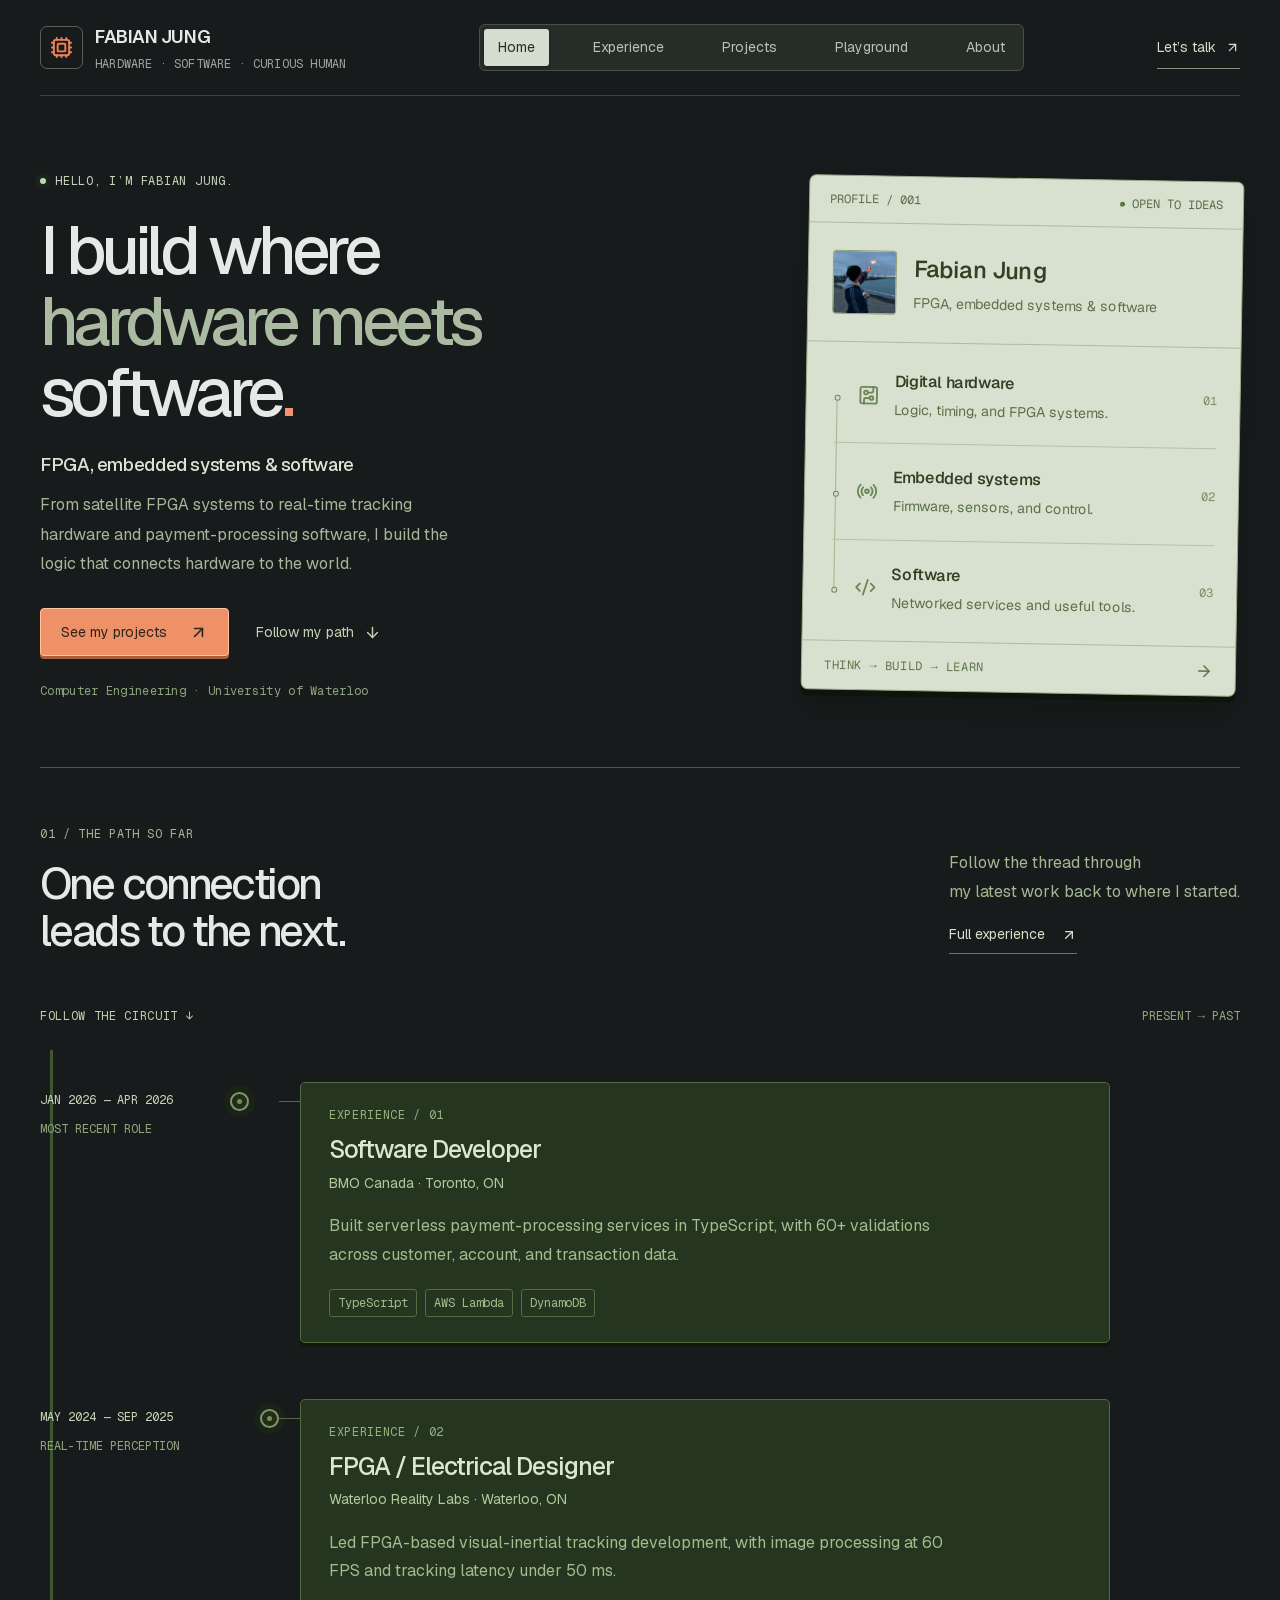
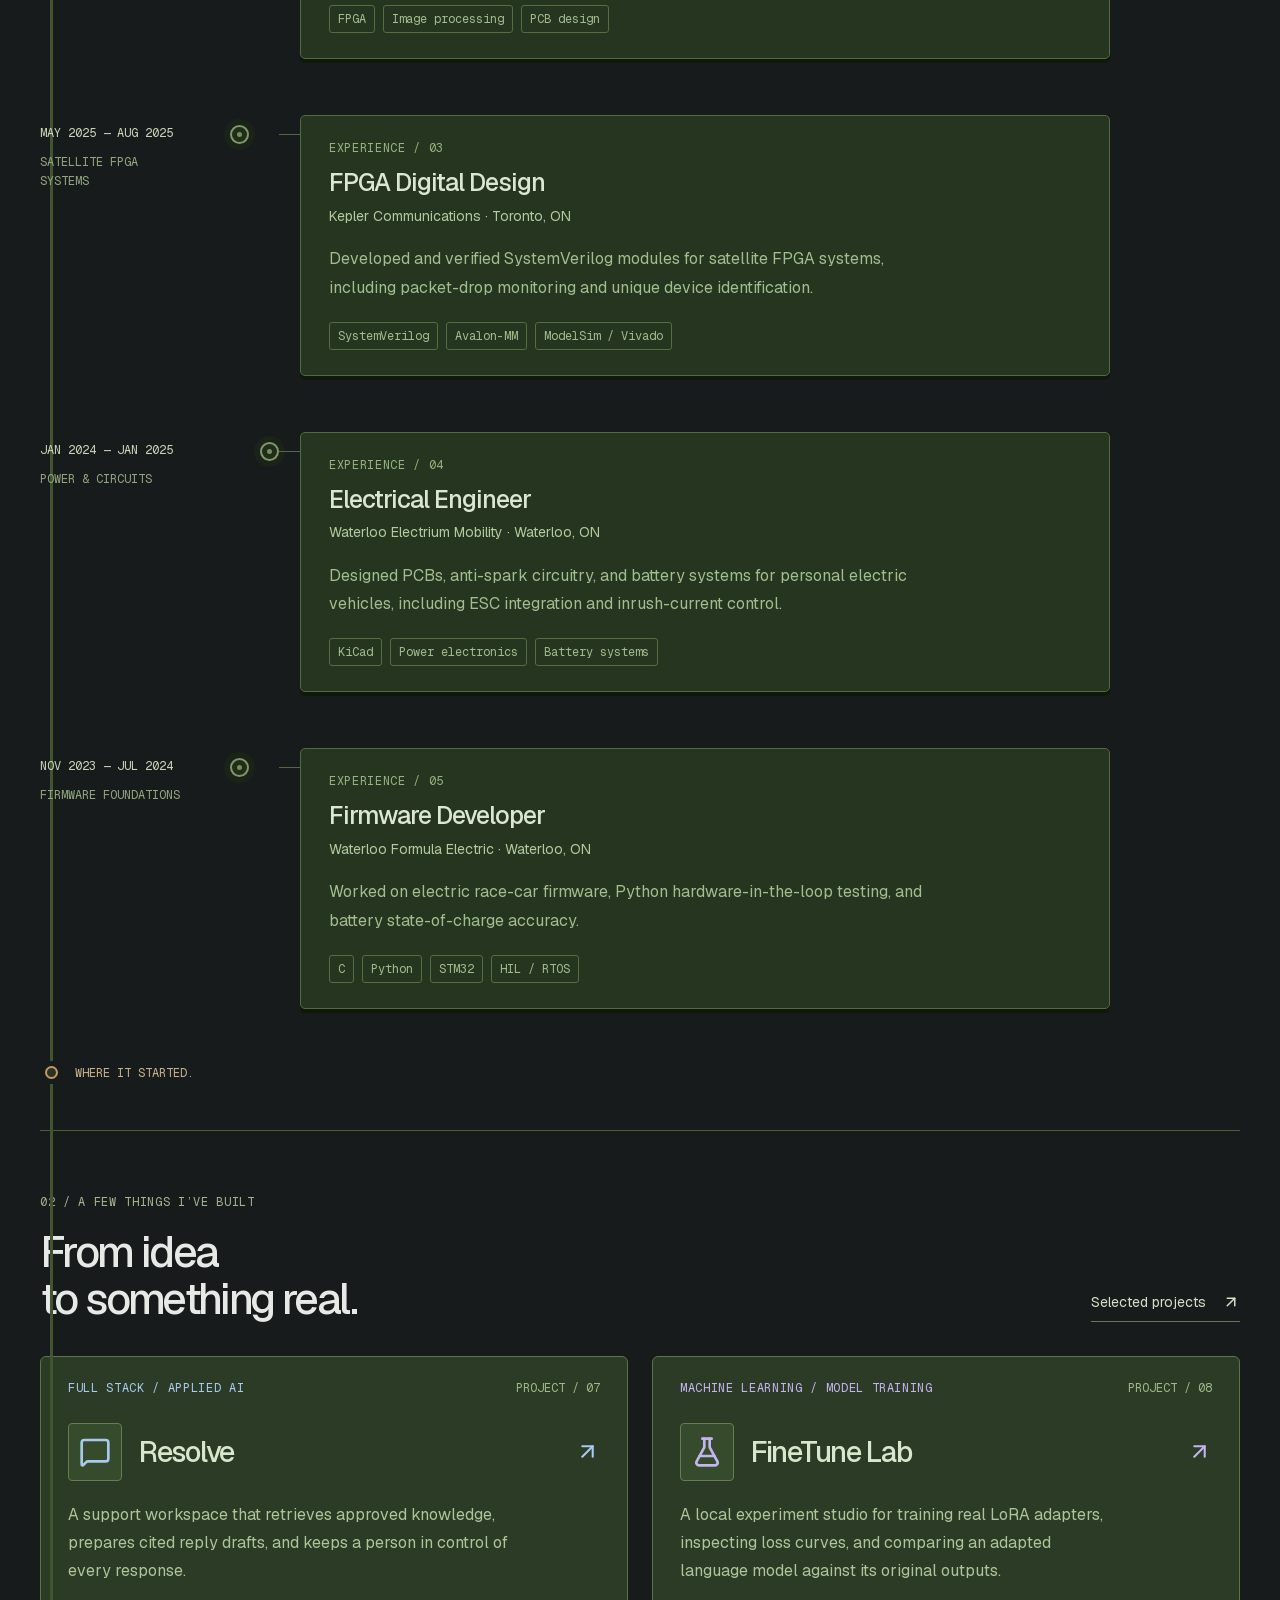
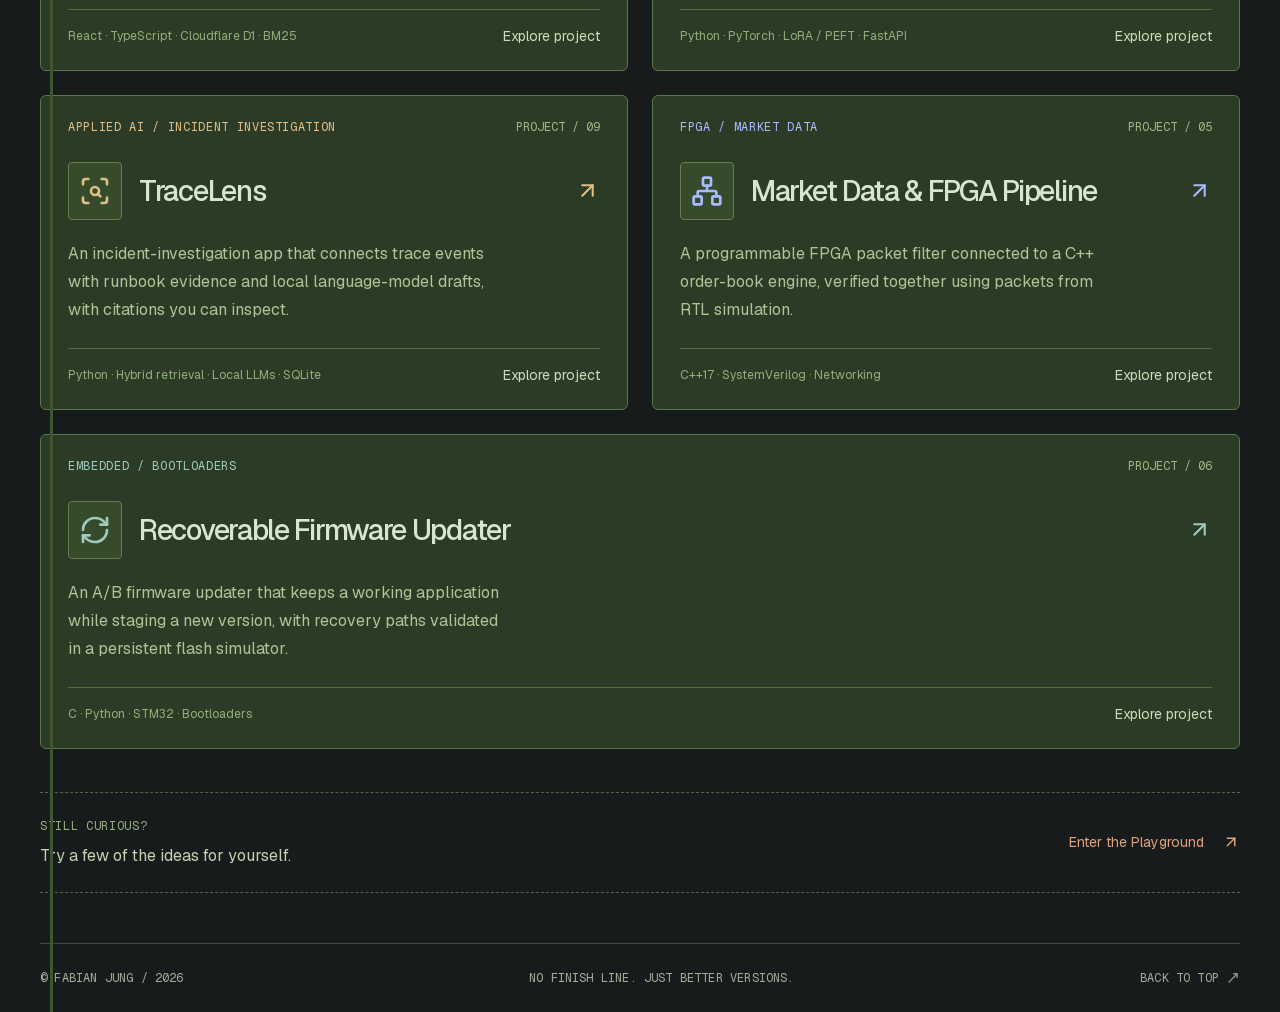
==== commit 06aed960: "Publish portfolio website" ====
--- a/index.html
+++ b/index.html
@@ -1,4 +1,4 @@
-<!DOCTYPE html><html lang="en"><head><meta charSet="utf-8"/><meta name="viewport" content="width=device-width, initial-scale=1"/><link rel="stylesheet" href="/_next/static/css/index.D4M53nTh.css" data-rsc-css-href="/_next/static/css/index.D4M53nTh.css" data-precedence="vite-rsc/importer-resources"/><link rel="modulepreload" fetchPriority="low" href="/_next/static/chunks/index-aU5W5-eU.js"/><script src="/_next/static/chunks/rolldown-runtime-C60lm6uB.js" type="module" async=""></script><script src="/_next/static/chunks/framework-D_rUT4EX.js" type="module" async=""></script><link rel="modulepreload" href="/_next/static/chunks/layout-segment-context-C7znJE5-.js" crossorigin=""/><link rel="modulepreload" href="/_next/static/chunks/PortfolioSite-CwmxcT3E.js" crossorigin=""/><title>Fabian Jung — Hardware &amp; Software</title><meta name="description" content="Fabian Jung’s portfolio: FPGA design, embedded systems, software, and interactive experiments. Computer Engineering at the University of Waterloo."/><script>Object.assign(((self[Symbol.for("vinext.navigationRuntime")]??={bootstrap:{routeManifest:null},functions:{}}).bootstrap.rsc??={rsc:[]}),{params:{},nav:{"pathname":"/","searchParams":[]}})</script><link rel="modulepreload" href="/_next/static/chunks/index-aU5W5-eU.js" />
+<!DOCTYPE html><html lang="en"><head><meta charSet="utf-8"/><meta name="viewport" content="width=device-width, initial-scale=1"/><link rel="stylesheet" href="/_next/static/css/index.DA31WbN7.css" data-rsc-css-href="/_next/static/css/index.DA31WbN7.css" data-precedence="vite-rsc/importer-resources"/><link rel="modulepreload" fetchPriority="low" href="/_next/static/chunks/index-E2afsiNv.js"/><script src="/_next/static/chunks/rolldown-runtime-C60lm6uB.js" type="module" async=""></script><script src="/_next/static/chunks/framework-D_rUT4EX.js" type="module" async=""></script><link rel="modulepreload" href="/_next/static/chunks/layout-segment-context-C1ej9jKG.js" crossorigin=""/><link rel="modulepreload" href="/_next/static/chunks/PortfolioSite-LiMZBWfs.js" crossorigin=""/><title>Fabian Jung — Hardware &amp; Software</title><meta name="description" content="Fabian Jung’s portfolio: FPGA design, embedded systems, software, and interactive experiments. Computer Engineering at the University of Waterloo."/><script>Object.assign(((self[Symbol.for("vinext.navigationRuntime")]??={bootstrap:{routeManifest:null},functions:{}}).bootstrap.rsc??={rsc:[]}),{params:{},nav:{"pathname":"/","searchParams":[]}})</script><link rel="modulepreload" href="/_next/static/chunks/index-E2afsiNv.js" />
 <link rel="preload" href="/_next/static/_vinext_fonts/geist-8ac0455e797f/geist-98bbbccb.woff2" as="font" type="font/woff2" crossorigin />
 <link rel="preload" href="/_next/static/_vinext_fonts/geist-mono-00e989178794/geist-mono-013b2f2f.woff2" as="font" type="font/woff2" crossorigin />
 <style data-vinext-fonts>/* cyrillic-ext */
@@ -35,7 +35,7 @@
   font-weight: 100 900;
   font-display: swap;
   src: url(/_next/static/_vinext_fonts/geist-8ac0455e797f/geist-001175b1.woff2) format('woff2');
-  unicode-range: U+0100-02BA, U+02BD-02C5, U+02C7-02CC, U+02CE-02D7, U+02DD-02FF, U+0304, U+0308, U+0329, U+1D00-1DBF, U+1E00-1E9F, U+1EF2-1EFF, U+2020, U+20A0-20AB, U+20AD-20C0, U+2113, U+2C60-2C7F, U+A720-A7FF;
+  unicode-range: U+0100-02BA, U+02BD-02C5, U+02C7-02CC, U+02CE-02D7, U+02DD-02FF, U+0304, U+0308, U+0329, U+1D00-1DBF, U+1E00-1E9F, U+1EF2-1EFF, U+2020, U+20A0-20AB, U+20AD-20C4, U+2113, U+2C60-2C7F, U+A720-A7FF;
 }
 /* latin */
 @font-face {
@@ -56,9 +56,9 @@
   size-adjust: 104.76%;
 }
 
-.__font_geist_19ysh9d { font-family: 'Geist', 'Geist Fallback'; font-style: normal; }
+.__font_geist_013ydlh { font-family: 'Geist', 'Geist Fallback'; font-style: normal; }
 
-.__variable_geist_19ysh9d { --font-geist-sans: 'Geist', 'Geist Fallback'; }
+.__variable_geist_013ydlh { --font-geist-sans: 'Geist', 'Geist Fallback'; }
 
 /* cyrillic-ext */
 @font-face {
@@ -103,7 +103,7 @@
   font-weight: 100 900;
   font-display: swap;
   src: url(/_next/static/_vinext_fonts/geist-mono-00e989178794/geist-mono-44745446.woff2) format('woff2');
-  unicode-range: U+0100-02BA, U+02BD-02C5, U+02C7-02CC, U+02CE-02D7, U+02DD-02FF, U+0304, U+0308, U+0329, U+1D00-1DBF, U+1E00-1E9F, U+1EF2-1EFF, U+2020, U+20A0-20AB, U+20AD-20C0, U+2113, U+2C60-2C7F, U+A720-A7FF;
+  unicode-range: U+0100-02BA, U+02BD-02C5, U+02C7-02CC, U+02CE-02D7, U+02DD-02FF, U+0304, U+0308, U+0329, U+1D00-1DBF, U+1E00-1E9F, U+1EF2-1EFF, U+2020, U+20A0-20AB, U+20AD-20C4, U+2113, U+2C60-2C7F, U+A720-A7FF;
 }
 /* latin */
 @font-face {
@@ -124,8 +124,8 @@
   size-adjust: 134.59%;
 }
 
-.__font_geist_mono_1001rt9 { font-family: 'Geist Mono', 'Geist Mono Fallback'; font-style: normal; }
+.__font_geist_mono_0bm7fsx { font-family: 'Geist Mono', 'Geist Mono Fallback'; font-style: normal; }
 
-.__variable_geist_mono_1001rt9 { --font-geist-mono: 'Geist Mono', 'Geist Mono Fallback'; }
+.__variable_geist_mono_0bm7fsx { --font-geist-mono: 'Geist Mono', 'Geist Mono Fallback'; }
 </style>
-</head><body class="__variable_geist_19ysh9d __variable_geist_mono_1001rt9 antialiased"><div class="personal-system portfolio-site"><a class="skip-link" href="#portfolio-content">Skip to content</a><div class="site-tabs"><header class="site-header"><a class="identity" href="/"><span class="identity-mark"><svg xmlns="http://www.w3.org/2000/svg" width="23" height="23" viewBox="0 0 24 24" fill="none" stroke="currentColor" stroke-width="2" stroke-linecap="round" stroke-linejoin="round" class="lucide lucide-cpu" aria-hidden="true"><path d="M12 20v2"></path><path d="M12 2v2"></path><path d="M17 20v2"></path><path d="M17 2v2"></path><path d="M2 12h2"></path><path d="M2 17h2"></path><path d="M2 7h2"></path><path d="M20 12h2"></path><path d="M20 17h2"></path><path d="M20 7h2"></path><path d="M7 20v2"></path><path d="M7 2v2"></path><rect x="4" y="4" width="16" height="16" rx="2"></rect><rect x="8" y="8" width="8" height="8" rx="1"></rect></svg></span><span>FABIAN JUNG<span class="identity-caption">HARDWARE · SOFTWARE · CURIOUS HUMAN</span></span></a><nav class="portfolio-navigation page-navigation" aria-label="Main navigation"><a href="/" aria-current="page">Home</a><a href="/experience/">Experience</a><a href="/projects/">Projects</a><a href="/playground/">Playground</a><a href="/about/">About</a></nav><button type="button" tabindex="0" data-base-ui-click-trigger="" id="base-ui-_R_3upi_" aria-haspopup="dialog" aria-expanded="false" data-slot="dialog-trigger" class="contact-trigger">Let’s talk <svg xmlns="http://www.w3.org/2000/svg" width="15" height="15" viewBox="0 0 24 24" fill="none" stroke="currentColor" stroke-width="2" stroke-linecap="round" stroke-linejoin="round" class="lucide lucide-arrow-up-right" aria-hidden="true"><path d="M7 7h10v10"></path><path d="M7 17 17 7"></path></svg></button></header><main id="top"><div id="portfolio-content" tabindex="-1"></div><div class="home-overview"><section class="identity-hero" aria-labelledby="home-title"><div class="hero-story"><span class="eyebrow hero-hello"><span class="live-dot"></span> HELLO, I’M<!-- --> <!-- -->FABIAN JUNG<!-- -->.</span><h1 id="home-title">I build where<br/><span>hardware meets</span><br/>software<span class="hero-stop">.</span></h1><div class="hero-role">FPGA, embedded systems &amp; software</div><p>From satellite FPGA systems to real-time tracking hardware and payment-processing software, I build the logic that connects hardware to the world.</p><div class="hero-actions"><a class="hero-primary" href="/projects/">See my projects <svg xmlns="http://www.w3.org/2000/svg" width="19" height="19" viewBox="0 0 24 24" fill="none" stroke="currentColor" stroke-width="2" stroke-linecap="round" stroke-linejoin="round" class="lucide lucide-arrow-up-right" aria-hidden="true"><path d="M7 7h10v10"></path><path d="M7 17 17 7"></path></svg></a><a class="hero-secondary" href="#journey">Follow my path <svg xmlns="http://www.w3.org/2000/svg" width="17" height="17" viewBox="0 0 24 24" fill="none" stroke="currentColor" stroke-width="2" stroke-linecap="round" stroke-linejoin="round" class="lucide lucide-arrow-down" aria-hidden="true"><path d="M12 5v14"></path><path d="m19 12-7 7-7-7"></path></svg></a></div><span class="profile-education">Computer Engineering · University of Waterloo</span></div><aside class="focus-panel" aria-label="Areas of focus"><div class="focus-panel-heading"><span>PROFILE / 001</span><span class="focus-status"><i></i> OPEN TO IDEAS</span></div><div class="focus-name"><img src="/images/fabian-jung-profile.jpeg" alt="Fabian holding a sparkler by the water at dusk." width="1179" height="2042" loading="lazy" decoding="async" class="focus-photo" data-nimg="1"/><span>Fabian Jung<small>FPGA, embedded systems &amp; software</small></span></div><div class="focus-areas"><div class="focus-area"><span class="focus-connector" aria-hidden="true"></span><svg xmlns="http://www.w3.org/2000/svg" width="22" height="22" viewBox="0 0 24 24" fill="none" stroke="currentColor" stroke-width="2" stroke-linecap="round" stroke-linejoin="round" class="lucide lucide-circuit-board" aria-hidden="true"><rect width="18" height="18" x="3" y="3" rx="2"></rect><path d="M11 9h4a2 2 0 0 0 2-2V3"></path><circle cx="9" cy="9" r="2"></circle><path d="M7 21v-4a2 2 0 0 1 2-2h4"></path><circle cx="15" cy="15" r="2"></circle></svg><div><h2>Digital hardware</h2><p>Logic, timing, and FPGA systems.</p></div><span class="focus-number">01</span></div><div class="focus-area"><span class="focus-connector" aria-hidden="true"></span><svg xmlns="http://www.w3.org/2000/svg" width="22" height="22" viewBox="0 0 24 24" fill="none" stroke="currentColor" stroke-width="2" stroke-linecap="round" stroke-linejoin="round" class="lucide lucide-radio" aria-hidden="true"><path d="M16.247 7.761a6 6 0 0 1 0 8.478"></path><path d="M19.075 4.933a10 10 0 0 1 0 14.134"></path><path d="M4.925 19.067a10 10 0 0 1 0-14.134"></path><path d="M7.753 16.239a6 6 0 0 1 0-8.478"></path><circle cx="12" cy="12" r="2"></circle></svg><div><h2>Embedded systems</h2><p>Firmware, sensors, and control.</p></div><span class="focus-number">02</span></div><div class="focus-area"><span class="focus-connector" aria-hidden="true"></span><svg xmlns="http://www.w3.org/2000/svg" width="22" height="22" viewBox="0 0 24 24" fill="none" stroke="currentColor" stroke-width="2" stroke-linecap="round" stroke-linejoin="round" class="lucide lucide-code-xml" aria-hidden="true"><path d="m18 16 4-4-4-4"></path><path d="m6 8-4 4 4 4"></path><path d="m14.5 4-5 16"></path></svg><div><h2>Software</h2><p>Networked services and useful tools.</p></div><span class="focus-number">03</span></div></div><div class="focus-footer"><span>THINK → BUILD → LEARN</span><svg xmlns="http://www.w3.org/2000/svg" width="18" height="18" viewBox="0 0 24 24" fill="none" stroke="currentColor" stroke-width="2" stroke-linecap="round" stroke-linejoin="round" class="lucide lucide-arrow-right" aria-hidden="true"><path d="M5 12h14"></path><path d="m12 5 7 7-7 7"></path></svg></div></aside></section><section class="home-journey" id="journey" aria-labelledby="journey-title"><div class="home-section-heading"><div><span class="eyebrow">01 / THE PATH SO FAR</span><h2 id="journey-title">One connection<br/>leads to the next.</h2></div><div><p>Follow the thread through<br/>my latest work back to where I started.</p><a href="/experience/">Full experience <svg xmlns="http://www.w3.org/2000/svg" width="16" height="16" viewBox="0 0 24 24" fill="none" stroke="currentColor" stroke-width="2" stroke-linecap="round" stroke-linejoin="round" class="lucide lucide-arrow-up-right" aria-hidden="true"><path d="M7 7h10v10"></path><path d="M7 17 17 7"></path></svg></a></div></div><div class="timeline-caption"><span class="eyebrow">FOLLOW THE CIRCUIT ↓</span><span>PRESENT → PAST</span></div><div class="circuit-timeline "><svg class="timeline-traces" aria-hidden="true"><path class="trace-ground" d=""></path><path class="trace-live" d="" pathLength="1" stroke-dasharray="1" stroke-dashoffset="1"></path></svg><ol class="timeline-stops"><li class="milestone"><div class="milestone-date"><span>JAN 2026 — APR 2026</span><span class="milestone-phase">MOST RECENT ROLE</span></div><span class="milestone-port" aria-hidden="true"><span></span></span><article class="milestone-content"><span class="eyebrow">EXPERIENCE / <!-- -->01</span><h3>Software Developer</h3><p class="milestone-organization">BMO Canada · Toronto, ON</p><p>Built serverless payment-processing services in TypeScript, with 60+ validations across customer, account, and transaction data.</p><div class="milestone-tags"><span>TypeScript</span><span>AWS Lambda</span><span>DynamoDB</span></div></article></li><li class="milestone"><div class="milestone-date"><span>MAY 2024 — SEP 2025</span><span class="milestone-phase">REAL-TIME PERCEPTION</span></div><span class="milestone-port" aria-hidden="true"><span></span></span><article class="milestone-content"><span class="eyebrow">EXPERIENCE / <!-- -->02</span><h3>FPGA / Electrical Designer</h3><p class="milestone-organization">Waterloo Reality Labs · Waterloo, ON</p><p>Led FPGA-based visual-inertial tracking development, with image processing at 60 FPS and tracking latency under 50 ms.</p><div class="milestone-tags"><span>FPGA</span><span>Image processing</span><span>PCB design</span></div></article></li><li class="milestone"><div class="milestone-date"><span>MAY 2025 — AUG 2025</span><span class="milestone-phase">SATELLITE FPGA SYSTEMS</span></div><span class="milestone-port" aria-hidden="true"><span></span></span><article class="milestone-content"><span class="eyebrow">EXPERIENCE / <!-- -->03</span><h3>FPGA Digital Design</h3><p class="milestone-organization">Kepler Communications · Toronto, ON</p><p>Developed and verified SystemVerilog modules for satellite FPGA systems, including packet-drop monitoring and unique device identification.</p><div class="milestone-tags"><span>SystemVerilog</span><span>Avalon-MM</span><span>ModelSim / Vivado</span></div></article></li><li class="milestone"><div class="milestone-date"><span>JAN 2024 — JAN 2025</span><span class="milestone-phase">POWER &amp; CIRCUITS</span></div><span class="milestone-port" aria-hidden="true"><span></span></span><article class="milestone-content"><span class="eyebrow">EXPERIENCE / <!-- -->04</span><h3>Electrical Engineer</h3><p class="milestone-organization">Waterloo Electrium Mobility · Waterloo, ON</p><p>Designed PCBs, anti-spark circuitry, and battery systems for personal electric vehicles, including ESC integration and inrush-current control.</p><div class="milestone-tags"><span>KiCad</span><span>Power electronics</span><span>Battery systems</span></div></article></li><li class="milestone"><div class="milestone-date"><span>NOV 2023 — JUL 2024</span><span class="milestone-phase">FIRMWARE FOUNDATIONS</span></div><span class="milestone-port" aria-hidden="true"><span></span></span><article class="milestone-content"><span class="eyebrow">EXPERIENCE / <!-- -->05</span><h3>Firmware Developer</h3><p class="milestone-organization">Waterloo Formula Electric · Waterloo, ON</p><p>Worked on electric race-car firmware, Python hardware-in-the-loop testing, and battery state-of-charge accuracy.</p><div class="milestone-tags"><span>C</span><span>Python</span><span>STM32</span><span>HIL / RTOS</span></div></article></li></ol><div class="timeline-end" style="left:0"><span class="timeline-end-dot"></span> WHERE IT STARTED.</div></div></section><section class="home-projects" aria-labelledby="home-projects-title"><div class="home-section-heading"><div><span class="eyebrow">02 / A FEW THINGS I’VE BUILT</span><h2 id="home-projects-title">From idea<br/>to something real.</h2></div><a class="section-project-link" href="/projects/">Selected projects <svg xmlns="http://www.w3.org/2000/svg" width="18" height="18" viewBox="0 0 24 24" fill="none" stroke="currentColor" stroke-width="2" stroke-linecap="round" stroke-linejoin="round" class="lucide lucide-arrow-up-right" aria-hidden="true"><path d="M7 7h10v10"></path><path d="M7 17 17 7"></path></svg></a></div><div class="project-teasers"><a class="project-teaser" href="/projects/#project-05" style="--teaser-accent:#a9baff"><div class="teaser-top"><span class="eyebrow">FPGA / MARKET DATA</span><span>PROJECT / <!-- -->05</span></div><div class="teaser-body"><span class="teaser-icon"><svg xmlns="http://www.w3.org/2000/svg" width="32" height="32" viewBox="0 0 24 24" fill="none" stroke="currentColor" stroke-width="2" stroke-linecap="round" stroke-linejoin="round" class="lucide lucide-network" aria-hidden="true"><rect x="16" y="16" width="6" height="6" rx="1"></rect><rect x="2" y="16" width="6" height="6" rx="1"></rect><rect x="9" y="2" width="6" height="6" rx="1"></rect><path d="M5 16v-3a1 1 0 0 1 1-1h12a1 1 0 0 1 1 1v3"></path><path d="M12 12V8"></path></svg></span><h3>Market Data &amp; FPGA Pipeline</h3><svg xmlns="http://www.w3.org/2000/svg" width="25" height="25" viewBox="0 0 24 24" fill="none" stroke="currentColor" stroke-width="2" stroke-linecap="round" stroke-linejoin="round" class="lucide lucide-arrow-up-right teaser-arrow" aria-hidden="true"><path d="M7 7h10v10"></path><path d="M7 17 17 7"></path></svg></div><p>A programmable FPGA packet filter connected to a C++ order-book engine, verified together using packets from RTL simulation.</p><div class="teaser-bottom"><span>C++17 · SystemVerilog · Networking</span><span>Explore project</span></div></a><a class="project-teaser" href="/projects/#project-06" style="--teaser-accent:#9ecbbb"><div class="teaser-top"><span class="eyebrow">EMBEDDED / BOOTLOADERS</span><span>PROJECT / <!-- -->06</span></div><div class="teaser-body"><span class="teaser-icon"><svg xmlns="http://www.w3.org/2000/svg" width="32" height="32" viewBox="0 0 24 24" fill="none" stroke="currentColor" stroke-width="2" stroke-linecap="round" stroke-linejoin="round" class="lucide lucide-refresh-cw" aria-hidden="true"><path d="M3 12a9 9 0 0 1 9-9 9.75 9.75 0 0 1 6.74 2.74L21 8"></path><path d="M21 3v5h-5"></path><path d="M21 12a9 9 0 0 1-9 9 9.75 9.75 0 0 1-6.74-2.74L3 16"></path><path d="M8 16H3v5"></path></svg></span><h3>Recoverable Firmware Updater</h3><svg xmlns="http://www.w3.org/2000/svg" width="25" height="25" viewBox="0 0 24 24" fill="none" stroke="currentColor" stroke-width="2" stroke-linecap="round" stroke-linejoin="round" class="lucide lucide-arrow-up-right teaser-arrow" aria-hidden="true"><path d="M7 7h10v10"></path><path d="M7 17 17 7"></path></svg></div><p>An A/B firmware updater that keeps a working application while staging a new version, with recovery paths validated in a persistent flash simulator.</p><div class="teaser-bottom"><span>C · Python · STM32 · Bootloaders</span><span>Explore project</span></div></a></div></section><div class="home-playground-note"><div><span class="eyebrow">STILL CURIOUS?</span><p>Try a few of the ideas for yourself.</p></div><a href="/playground/">Enter the Playground <svg xmlns="http://www.w3.org/2000/svg" width="18" height="18" viewBox="0 0 24 24" fill="none" stroke="currentColor" stroke-width="2" stroke-linecap="round" stroke-linejoin="round" class="lucide lucide-arrow-up-right" aria-hidden="true"><path d="M7 7h10v10"></path><path d="M7 17 17 7"></path></svg></a></div></div></main></div><footer><span>© <!-- -->FABIAN JUNG<!-- --> / 2026</span><span>NO FINISH LINE. JUST BETTER VERSIONS.</span><a href="#top">BACK TO TOP <svg xmlns="http://www.w3.org/2000/svg" width="14" height="14" viewBox="0 0 24 24" fill="none" stroke="currentColor" stroke-width="2" stroke-linecap="round" stroke-linejoin="round" class="lucide lucide-move-up-right" aria-hidden="true"><path d="M13 5H19V11"></path><path d="M19 5L5 19"></path></svg></a></footer></div><script type="module" src="/_next/static/chunks/index-aU5W5-eU.js" id="_R_" async=""></script><script>((self[Symbol.for("vinext.navigationRuntime")]??={bootstrap:{routeManifest:null},functions:{}}).bootstrap.rsc??={rsc:[]}).rsc.push("0:{\"page:/\":\"$L1\",\"layout:/\":\"$L2\",\"route:/\":\"$L3\",\"__route\":\"route:/\",\"__interceptionContext\":null,\"__layoutIds\":[\"layout:/\"],\"__rootLayout\":\"/\",\"__bfcacheSegmentIdentities\":{\"layout:/\":\"[\\\"layout\\\",\\\"layout:/\\\",\\\"root-boundary:/\\\",\\\"\\\"]\",\"page:/\":\"[\\\"page\\\",\\\"page:/\\\",\\\"root-boundary:/\\\",\\\"\\\"]\"},\"__srcPage\":[\"page\"],\"__layoutFlags\":{\"layout:/\":\"s\"},\"__artifactCompatibility\":{\"schemaVersion\":1,\"graphVersion\":\"app-route-graph:1177fd80f83fa7b0\",\"deploymentVersion\":\"6a318123-ccd1-4127-b628-c44a60cde47e\",\"appElementsSchemaVersion\":1,\"rscPayloadSchemaVersion\":1,\"rootBoundaryId\":\"/\",\"renderEpoch\":null}}\n")</script><script>((self[Symbol.for("vinext.navigationRuntime")]??={bootstrap:{routeManifest:null},functions:{}}).bootstrap.rsc??={rsc:[]}).rsc.push("4:I[\"8c0f216c4604\",[],\"Children\",1]\n")</script><script>((self[Symbol.for("vinext.navigationRuntime")]??={bootstrap:{routeManifest:null},functions:{}}).bootstrap.rsc??={rsc:[]}).rsc.push("5:I[\"593f344dc510\",[],\"GlobalErrorBoundary\",1]\n")</script><script>((self[Symbol.for("vinext.navigationRuntime")]??={bootstrap:{routeManifest:null},functions:{}}).bootstrap.rsc??={rsc:[]}).rsc.push("6:I[\"0b874ad30386\",[],\"default\",1]\n")</script><script>((self[Symbol.for("vinext.navigationRuntime")]??={bootstrap:{routeManifest:null},functions:{}}).bootstrap.rsc??={rsc:[]}).rsc.push("7:I[\"593f344dc510\",[],\"ErrorBoundary\",1]\n")</script><script>((self[Symbol.for("vinext.navigationRuntime")]??={bootstrap:{routeManifest:null},functions:{}}).bootstrap.rsc??={rsc:[]}).rsc.push("8:I[\"15c18cfaeeff\",[],\"LayoutSegmentProvider\",1]\n")</script><script>((self[Symbol.for("vinext.navigationRuntime")]??={bootstrap:{routeManifest:null},functions:{}}).bootstrap.rsc??={rsc:[]}).rsc.push("9:I[\"8c0f216c4604\",[],\"Slot\",1]\n")</script><script>((self[Symbol.for("vinext.navigationRuntime")]??={bootstrap:{routeManifest:null},functions:{}}).bootstrap.rsc??={rsc:[]}).rsc.push("a:I[\"593f344dc510\",[],\"NotFoundBoundary\",1]\n")</script><script>((self[Symbol.for("vinext.navigationRuntime")]??={bootstrap:{routeManifest:null},functions:{}}).bootstrap.rsc??={rsc:[]}).rsc.push("b:I[\"9276801271d6\",[],\"AppRouterScrollTarget\",1]\n")</script><script>((self[Symbol.for("vinext.navigationRuntime")]??={bootstrap:{routeManifest:null},functions:{}}).bootstrap.rsc??={rsc:[]}).rsc.push("c:I[\"593f344dc510\",[],\"RedirectBoundary\",1]\n")</script><script>((self[Symbol.for("vinext.navigationRuntime")]??={bootstrap:{routeManifest:null},functions:{}}).bootstrap.rsc??={rsc:[]}).rsc.push(":HL[\"/_next/static/css/index.D4M53nTh.css\",\"style\"     ]\n")</script><script>((self[Symbol.for("vinext.navigationRuntime")]??={bootstrap:{routeManifest:null},functions:{}}).bootstrap.rsc??={rsc:[]}).rsc.push("2:[[[\"$\",\"link\",\"css:/_next/static/css/index.D4M53nTh.css\",{\"rel\":\"stylesheet\",\"precedence\":\"vite-rsc/importer-resources\",\"href\":\"/_next/static/css/index.D4M53nTh.css\",\"data-rsc-css-href\":\"/_next/static/css/index.D4M53nTh.css\"}],\"$undefined\"],[\"$\",\"html\",null,{\"lang\":\"en\",\"children\":[\"$\",\"body\",null,{\"className\":\"__variable_geist_19ysh9d __variable_geist_mono_1001rt9 antialiased\",\"children\":[\"$\",\"$L4\",null,{}]}]}]]\n")</script><script>((self[Symbol.for("vinext.navigationRuntime")]??={bootstrap:{routeManifest:null},functions:{}}).bootstrap.rsc??={rsc:[]}).rsc.push("3:[[[\"$\",\"meta\",null,{\"charSet\":\"utf-8\"}],[[\"$\",\"title\",\"0\",{\"children\":\"Fabian Jung — Hardware \u0026 Software\"}],[\"$\",\"meta\",\"1\",{\"name\":\"description\",\"content\":\"Fabian Jung’s portfolio: FPGA design, embedded systems, software, and interactive experiments. Computer Engineering at the University of Waterloo.\"}]],[[\"$\",\"meta\",\"0\",{\"name\":\"viewport\",\"content\":\"width=device-width, initial-scale=1\"}]]],[\"$\",\"$L5\",null,{\"fallback\":\"$6\",\"children\":[\"$\",\"$L7\",null,{\"fallback\":\"$6\",\"children\":[\"$\",\"$L8\",null,{\"providerId\":\"layout:/\",\"segmentMap\":{\"children\":[]},\"children\":[\"$\",\"$L9\",null,{\"id\":\"layout:/\",\"parallelSlots\":\"$undefined\",\"children\":[\"$\",\"$La\",null,{\"resetKey\":\"\",\"fallback\":[[\"$\",\"title\",null,{\"children\":\"404: This page could not be found.\"}],[\"$\",\"div\",null,{\"style\":{\"fontFamily\":\"system-ui,\\\"Segoe UI\\\",Roboto,Helvetica,Arial,sans-serif,\\\"Apple Color Emoji\\\",\\\"Segoe UI Emoji\\\"\",\"height\":\"100vh\",\"textAlign\":\"center\",\"display\":\"flex\",\"flexDirection\":\"column\",\"alignItems\":\"center\",\"justifyContent\":\"center\"},\"children\":[\"$\",\"div\",null,{\"children\":[[\"$\",\"style\",null,{\"dangerouslySetInnerHTML\":{\"__html\":\"body{color:#000;background:#fff;margin:0}.next-error-h1{border-right:1px solid rgba(0,0,0,.3)}@media (prefers-color-scheme:dark){body{color:#fff;background:#000}.next-error-h1{border-right:1px solid rgba(255,255,255,.3)}}\"}}],[\"$\",\"h1\",null,{\"className\":\"next-error-h1\",\"style\":{\"display\":\"inline-block\",\"margin\":\"0 20px 0 0\",\"padding\":\"0 23px 0 0\",\"fontSize\":24,\"fontWeight\":500,\"verticalAlign\":\"top\",\"lineHeight\":\"49px\"},\"children\":404}],[\"$\",\"div\",null,{\"style\":{\"display\":\"inline-block\"},\"children\":[\"$\",\"h2\",null,{\"style\":{\"fontSize\":14,\"fontWeight\":400,\"lineHeight\":\"49px\",\"margin\":0},\"children\":\"This page could not be found.\"}]}]]}]}]],\"children\":[\"$\",\"$Lb\",null,{\"children\":[\"$\",\"$Lc\",null,{\"children\":[[\"$\",\"$L8\",null,{\"providerId\":\"page:/\",\"segmentMap\":{\"children\":[\"__PAGE__\"]},\"children\":[\"$\",\"$L9\",null,{\"id\":\"page:/\"}]}],null]}]}]}]}]}]}]}],null,null]\n")</script><script>((self[Symbol.for("vinext.navigationRuntime")]??={bootstrap:{routeManifest:null},functions:{}}).bootstrap.rsc??={rsc:[]}).rsc.push("d:I[\"ef8b083fa739\",[],\"default\",1]\n")</script><script>((self[Symbol.for("vinext.navigationRuntime")]??={bootstrap:{routeManifest:null},functions:{}}).bootstrap.rsc??={rsc:[]}).rsc.push("1:[\"$\",\"$Ld\",null,{\"section\":\"home\"}]\n")</script><script>Object.assign(((self[Symbol.for("vinext.navigationRuntime")]??={bootstrap:{routeManifest:null},functions:{}}).bootstrap.rsc??={rsc:[]}),{"initialCacheKind":"static"});((self[Symbol.for("vinext.navigationRuntime")]??={bootstrap:{routeManifest:null},functions:{}}).bootstrap.rsc??={rsc:[]}).done=true</script></body></html>+</head><body class="__variable_geist_013ydlh __variable_geist_mono_0bm7fsx antialiased"><div class="personal-system portfolio-site"><a class="skip-link" href="#portfolio-content">Skip to content</a><div class="site-tabs"><header class="site-header"><a class="identity" href="/"><span class="identity-mark"><svg xmlns="http://www.w3.org/2000/svg" width="23" height="23" viewBox="0 0 24 24" fill="none" stroke="currentColor" stroke-width="2" stroke-linecap="round" stroke-linejoin="round" class="lucide lucide-cpu" aria-hidden="true"><path d="M12 20v2"></path><path d="M12 2v2"></path><path d="M17 20v2"></path><path d="M17 2v2"></path><path d="M2 12h2"></path><path d="M2 17h2"></path><path d="M2 7h2"></path><path d="M20 12h2"></path><path d="M20 17h2"></path><path d="M20 7h2"></path><path d="M7 20v2"></path><path d="M7 2v2"></path><rect x="4" y="4" width="16" height="16" rx="2"></rect><rect x="8" y="8" width="8" height="8" rx="1"></rect></svg></span><span>FABIAN JUNG<span class="identity-caption">HARDWARE · SOFTWARE · CURIOUS HUMAN</span></span></a><nav class="portfolio-navigation page-navigation" aria-label="Main navigation"><a href="/" aria-current="page">Home</a><a href="/experience/">Experience</a><a href="/projects/">Projects</a><a href="/playground/">Playground</a><a href="/about/">About</a></nav><button type="button" tabindex="0" data-base-ui-click-trigger="" id="base-ui-_R_3upi_" aria-haspopup="dialog" aria-expanded="false" data-slot="dialog-trigger" class="contact-trigger">Let’s talk <svg xmlns="http://www.w3.org/2000/svg" width="15" height="15" viewBox="0 0 24 24" fill="none" stroke="currentColor" stroke-width="2" stroke-linecap="round" stroke-linejoin="round" class="lucide lucide-arrow-up-right" aria-hidden="true"><path d="M7 7h10v10"></path><path d="M7 17 17 7"></path></svg></button></header><main id="top"><div id="portfolio-content" tabindex="-1"></div><div class="home-overview"><section class="identity-hero" aria-labelledby="home-title"><div class="hero-story"><span class="eyebrow hero-hello"><span class="live-dot"></span> HELLO, I’M<!-- --> <!-- -->FABIAN JUNG<!-- -->.</span><h1 id="home-title">I build where<br/><span>hardware meets</span><br/>software<span class="hero-stop">.</span></h1><div class="hero-role">FPGA, embedded systems &amp; software</div><p>From satellite FPGA systems to real-time tracking hardware and payment-processing software, I build the logic that connects hardware to the world.</p><div class="hero-actions"><a class="hero-primary" href="/projects/">See my projects <svg xmlns="http://www.w3.org/2000/svg" width="19" height="19" viewBox="0 0 24 24" fill="none" stroke="currentColor" stroke-width="2" stroke-linecap="round" stroke-linejoin="round" class="lucide lucide-arrow-up-right" aria-hidden="true"><path d="M7 7h10v10"></path><path d="M7 17 17 7"></path></svg></a><a class="hero-secondary" href="#journey">Follow my path <svg xmlns="http://www.w3.org/2000/svg" width="17" height="17" viewBox="0 0 24 24" fill="none" stroke="currentColor" stroke-width="2" stroke-linecap="round" stroke-linejoin="round" class="lucide lucide-arrow-down" aria-hidden="true"><path d="M12 5v14"></path><path d="m19 12-7 7-7-7"></path></svg></a></div><span class="profile-education">Computer Engineering · University of Waterloo</span></div><aside class="focus-panel" aria-label="Areas of focus"><div class="focus-panel-heading"><span>PROFILE / 001</span><span class="focus-status"><i></i> OPEN TO IDEAS</span></div><div class="focus-name"><img src="/images/fabian-jung-profile.jpeg" alt="Fabian holding a sparkler by the water at dusk." width="1179" height="2042" loading="lazy" decoding="async" class="focus-photo" data-nimg="1"/><span>Fabian Jung<small>FPGA, embedded systems &amp; software</small></span></div><div class="focus-areas"><div class="focus-area"><span class="focus-connector" aria-hidden="true"></span><svg xmlns="http://www.w3.org/2000/svg" width="22" height="22" viewBox="0 0 24 24" fill="none" stroke="currentColor" stroke-width="2" stroke-linecap="round" stroke-linejoin="round" class="lucide lucide-circuit-board" aria-hidden="true"><rect width="18" height="18" x="3" y="3" rx="2"></rect><path d="M11 9h4a2 2 0 0 0 2-2V3"></path><circle cx="9" cy="9" r="2"></circle><path d="M7 21v-4a2 2 0 0 1 2-2h4"></path><circle cx="15" cy="15" r="2"></circle></svg><div><h2>Digital hardware</h2><p>Logic, timing, and FPGA systems.</p></div><span class="focus-number">01</span></div><div class="focus-area"><span class="focus-connector" aria-hidden="true"></span><svg xmlns="http://www.w3.org/2000/svg" width="22" height="22" viewBox="0 0 24 24" fill="none" stroke="currentColor" stroke-width="2" stroke-linecap="round" stroke-linejoin="round" class="lucide lucide-radio" aria-hidden="true"><path d="M16.247 7.761a6 6 0 0 1 0 8.478"></path><path d="M19.075 4.933a10 10 0 0 1 0 14.134"></path><path d="M4.925 19.067a10 10 0 0 1 0-14.134"></path><path d="M7.753 16.239a6 6 0 0 1 0-8.478"></path><circle cx="12" cy="12" r="2"></circle></svg><div><h2>Embedded systems</h2><p>Firmware, sensors, and control.</p></div><span class="focus-number">02</span></div><div class="focus-area"><span class="focus-connector" aria-hidden="true"></span><svg xmlns="http://www.w3.org/2000/svg" width="22" height="22" viewBox="0 0 24 24" fill="none" stroke="currentColor" stroke-width="2" stroke-linecap="round" stroke-linejoin="round" class="lucide lucide-code-xml" aria-hidden="true"><path d="m18 16 4-4-4-4"></path><path d="m6 8-4 4 4 4"></path><path d="m14.5 4-5 16"></path></svg><div><h2>Software</h2><p>Networked services and useful tools.</p></div><span class="focus-number">03</span></div></div><div class="focus-footer"><span>THINK → BUILD → LEARN</span><svg xmlns="http://www.w3.org/2000/svg" width="18" height="18" viewBox="0 0 24 24" fill="none" stroke="currentColor" stroke-width="2" stroke-linecap="round" stroke-linejoin="round" class="lucide lucide-arrow-right" aria-hidden="true"><path d="M5 12h14"></path><path d="m12 5 7 7-7 7"></path></svg></div></aside></section><section class="home-journey" id="journey" aria-labelledby="journey-title"><div class="home-section-heading"><div><span class="eyebrow">01 / THE PATH SO FAR</span><h2 id="journey-title">One connection<br/>leads to the next.</h2></div><div><p>Follow the thread through<br/>my latest work back to where I started.</p><a href="/experience/">Full experience <svg xmlns="http://www.w3.org/2000/svg" width="16" height="16" viewBox="0 0 24 24" fill="none" stroke="currentColor" stroke-width="2" stroke-linecap="round" stroke-linejoin="round" class="lucide lucide-arrow-up-right" aria-hidden="true"><path d="M7 7h10v10"></path><path d="M7 17 17 7"></path></svg></a></div></div><div class="timeline-caption"><span class="eyebrow">FOLLOW THE CIRCUIT ↓</span><span>PRESENT → PAST</span></div><div class="circuit-timeline "><svg class="timeline-traces" aria-hidden="true"><path class="trace-ground" d=""></path><path class="trace-live" d="" pathLength="1" stroke-dasharray="1" stroke-dashoffset="1"></path></svg><ol class="timeline-stops"><li class="milestone"><div class="milestone-date"><span>JAN 2026 — APR 2026</span><span class="milestone-phase">MOST RECENT ROLE</span></div><span class="milestone-port" aria-hidden="true"><span></span></span><article class="milestone-content"><span class="eyebrow">EXPERIENCE / <!-- -->01</span><h3>Software Developer</h3><p class="milestone-organization">BMO Canada · Toronto, ON</p><p>Built serverless payment-processing services in TypeScript, with 60+ validations across customer, account, and transaction data.</p><div class="milestone-tags"><span>TypeScript</span><span>AWS Lambda</span><span>DynamoDB</span></div></article></li><li class="milestone"><div class="milestone-date"><span>MAY 2024 — SEP 2025</span><span class="milestone-phase">REAL-TIME PERCEPTION</span></div><span class="milestone-port" aria-hidden="true"><span></span></span><article class="milestone-content"><span class="eyebrow">EXPERIENCE / <!-- -->02</span><h3>FPGA / Electrical Designer</h3><p class="milestone-organization">Waterloo Reality Labs · Waterloo, ON</p><p>Led FPGA-based visual-inertial tracking development, with image processing at 60 FPS and tracking latency under 50 ms.</p><div class="milestone-tags"><span>FPGA</span><span>Image processing</span><span>PCB design</span></div></article></li><li class="milestone"><div class="milestone-date"><span>MAY 2025 — AUG 2025</span><span class="milestone-phase">SATELLITE FPGA SYSTEMS</span></div><span class="milestone-port" aria-hidden="true"><span></span></span><article class="milestone-content"><span class="eyebrow">EXPERIENCE / <!-- -->03</span><h3>FPGA Digital Design</h3><p class="milestone-organization">Kepler Communications · Toronto, ON</p><p>Developed and verified SystemVerilog modules for satellite FPGA systems, including packet-drop monitoring and unique device identification.</p><div class="milestone-tags"><span>SystemVerilog</span><span>Avalon-MM</span><span>ModelSim / Vivado</span></div></article></li><li class="milestone"><div class="milestone-date"><span>JAN 2024 — JAN 2025</span><span class="milestone-phase">POWER &amp; CIRCUITS</span></div><span class="milestone-port" aria-hidden="true"><span></span></span><article class="milestone-content"><span class="eyebrow">EXPERIENCE / <!-- -->04</span><h3>Electrical Engineer</h3><p class="milestone-organization">Waterloo Electrium Mobility · Waterloo, ON</p><p>Designed PCBs, anti-spark circuitry, and battery systems for personal electric vehicles, including ESC integration and inrush-current control.</p><div class="milestone-tags"><span>KiCad</span><span>Power electronics</span><span>Battery systems</span></div></article></li><li class="milestone"><div class="milestone-date"><span>NOV 2023 — JUL 2024</span><span class="milestone-phase">FIRMWARE FOUNDATIONS</span></div><span class="milestone-port" aria-hidden="true"><span></span></span><article class="milestone-content"><span class="eyebrow">EXPERIENCE / <!-- -->05</span><h3>Firmware Developer</h3><p class="milestone-organization">Waterloo Formula Electric · Waterloo, ON</p><p>Worked on electric race-car firmware, Python hardware-in-the-loop testing, and battery state-of-charge accuracy.</p><div class="milestone-tags"><span>C</span><span>Python</span><span>STM32</span><span>HIL / RTOS</span></div></article></li></ol><div class="timeline-end" style="left:0"><span class="timeline-end-dot"></span> WHERE IT STARTED.</div></div></section><section class="home-projects" aria-labelledby="home-projects-title"><div class="home-section-heading"><div><span class="eyebrow">02 / A FEW THINGS I’VE BUILT</span><h2 id="home-projects-title">From idea<br/>to something real.</h2></div><a class="section-project-link" href="/projects/">Selected projects <svg xmlns="http://www.w3.org/2000/svg" width="18" height="18" viewBox="0 0 24 24" fill="none" stroke="currentColor" stroke-width="2" stroke-linecap="round" stroke-linejoin="round" class="lucide lucide-arrow-up-right" aria-hidden="true"><path d="M7 7h10v10"></path><path d="M7 17 17 7"></path></svg></a></div><div class="project-teasers"><a class="project-teaser" href="/projects/#project-07" style="--teaser-accent:#a9c9ef"><div class="teaser-top"><span class="eyebrow">FULL STACK / APPLIED AI</span><span>PROJECT / <!-- -->07</span></div><div class="teaser-body"><span class="teaser-icon"><svg xmlns="http://www.w3.org/2000/svg" width="32" height="32" viewBox="0 0 24 24" fill="none" stroke="currentColor" stroke-width="2" stroke-linecap="round" stroke-linejoin="round" class="lucide lucide-message-square" aria-hidden="true"><path d="M22 17a2 2 0 0 1-2 2H6.828a2 2 0 0 0-1.414.586l-2.202 2.202A.71.71 0 0 1 2 21.286V5a2 2 0 0 1 2-2h16a2 2 0 0 1 2 2z"></path></svg></span><h3>Resolve</h3><svg xmlns="http://www.w3.org/2000/svg" width="25" height="25" viewBox="0 0 24 24" fill="none" stroke="currentColor" stroke-width="2" stroke-linecap="round" stroke-linejoin="round" class="lucide lucide-arrow-up-right teaser-arrow" aria-hidden="true"><path d="M7 7h10v10"></path><path d="M7 17 17 7"></path></svg></div><p>A support workspace that retrieves approved knowledge, prepares cited reply drafts, and keeps a person in control of every response.</p><div class="teaser-bottom"><span>React · TypeScript · Cloudflare D1 · BM25</span><span>Explore project</span></div></a><a class="project-teaser" href="/projects/#project-08" style="--teaser-accent:#c4b4ef"><div class="teaser-top"><span class="eyebrow">MACHINE LEARNING / MODEL TRAINING</span><span>PROJECT / <!-- -->08</span></div><div class="teaser-body"><span class="teaser-icon"><svg xmlns="http://www.w3.org/2000/svg" width="32" height="32" viewBox="0 0 24 24" fill="none" stroke="currentColor" stroke-width="2" stroke-linecap="round" stroke-linejoin="round" class="lucide lucide-flask-conical" aria-hidden="true"><path d="M14 2v6a2 2 0 0 0 .245.96l5.51 10.08A2 2 0 0 1 18 22H6a2 2 0 0 1-1.755-2.96l5.51-10.08A2 2 0 0 0 10 8V2"></path><path d="M6.453 15h11.094"></path><path d="M8.5 2h7"></path></svg></span><h3>FineTune Lab</h3><svg xmlns="http://www.w3.org/2000/svg" width="25" height="25" viewBox="0 0 24 24" fill="none" stroke="currentColor" stroke-width="2" stroke-linecap="round" stroke-linejoin="round" class="lucide lucide-arrow-up-right teaser-arrow" aria-hidden="true"><path d="M7 7h10v10"></path><path d="M7 17 17 7"></path></svg></div><p>A local experiment studio for training real LoRA adapters, inspecting loss curves, and comparing an adapted language model against its original outputs.</p><div class="teaser-bottom"><span>Python · PyTorch · LoRA / PEFT · FastAPI</span><span>Explore project</span></div></a><a class="project-teaser" href="/projects/#project-09" style="--teaser-accent:#e0bf86"><div class="teaser-top"><span class="eyebrow">APPLIED AI / INCIDENT INVESTIGATION</span><span>PROJECT / <!-- -->09</span></div><div class="teaser-body"><span class="teaser-icon"><svg xmlns="http://www.w3.org/2000/svg" width="32" height="32" viewBox="0 0 24 24" fill="none" stroke="currentColor" stroke-width="2" stroke-linecap="round" stroke-linejoin="round" class="lucide lucide-scan-search" aria-hidden="true"><path d="M3 7V5a2 2 0 0 1 2-2h2"></path><path d="M17 3h2a2 2 0 0 1 2 2v2"></path><path d="M21 17v2a2 2 0 0 1-2 2h-2"></path><path d="M7 21H5a2 2 0 0 1-2-2v-2"></path><circle cx="12" cy="12" r="3"></circle><path d="m16 16-1.9-1.9"></path></svg></span><h3>TraceLens</h3><svg xmlns="http://www.w3.org/2000/svg" width="25" height="25" viewBox="0 0 24 24" fill="none" stroke="currentColor" stroke-width="2" stroke-linecap="round" stroke-linejoin="round" class="lucide lucide-arrow-up-right teaser-arrow" aria-hidden="true"><path d="M7 7h10v10"></path><path d="M7 17 17 7"></path></svg></div><p>An incident-investigation app that connects trace events with runbook evidence and local language-model drafts, with citations you can inspect.</p><div class="teaser-bottom"><span>Python · Hybrid retrieval · Local LLMs · SQLite</span><span>Explore project</span></div></a><a class="project-teaser" href="/projects/#project-05" style="--teaser-accent:#a9baff"><div class="teaser-top"><span class="eyebrow">FPGA / MARKET DATA</span><span>PROJECT / <!-- -->05</span></div><div class="teaser-body"><span class="teaser-icon"><svg xmlns="http://www.w3.org/2000/svg" width="32" height="32" viewBox="0 0 24 24" fill="none" stroke="currentColor" stroke-width="2" stroke-linecap="round" stroke-linejoin="round" class="lucide lucide-network" aria-hidden="true"><rect x="16" y="16" width="6" height="6" rx="1"></rect><rect x="2" y="16" width="6" height="6" rx="1"></rect><rect x="9" y="2" width="6" height="6" rx="1"></rect><path d="M5 16v-3a1 1 0 0 1 1-1h12a1 1 0 0 1 1 1v3"></path><path d="M12 12V8"></path></svg></span><h3>Market Data &amp; FPGA Pipeline</h3><svg xmlns="http://www.w3.org/2000/svg" width="25" height="25" viewBox="0 0 24 24" fill="none" stroke="currentColor" stroke-width="2" stroke-linecap="round" stroke-linejoin="round" class="lucide lucide-arrow-up-right teaser-arrow" aria-hidden="true"><path d="M7 7h10v10"></path><path d="M7 17 17 7"></path></svg></div><p>A programmable FPGA packet filter connected to a C++ order-book engine, verified together using packets from RTL simulation.</p><div class="teaser-bottom"><span>C++17 · SystemVerilog · Networking</span><span>Explore project</span></div></a><a class="project-teaser" href="/projects/#project-06" style="--teaser-accent:#9ecbbb"><div class="teaser-top"><span class="eyebrow">EMBEDDED / BOOTLOADERS</span><span>PROJECT / <!-- -->06</span></div><div class="teaser-body"><span class="teaser-icon"><svg xmlns="http://www.w3.org/2000/svg" width="32" height="32" viewBox="0 0 24 24" fill="none" stroke="currentColor" stroke-width="2" stroke-linecap="round" stroke-linejoin="round" class="lucide lucide-refresh-cw" aria-hidden="true"><path d="M3 12a9 9 0 0 1 9-9 9.75 9.75 0 0 1 6.74 2.74L21 8"></path><path d="M21 3v5h-5"></path><path d="M21 12a9 9 0 0 1-9 9 9.75 9.75 0 0 1-6.74-2.74L3 16"></path><path d="M8 16H3v5"></path></svg></span><h3>Recoverable Firmware Updater</h3><svg xmlns="http://www.w3.org/2000/svg" width="25" height="25" viewBox="0 0 24 24" fill="none" stroke="currentColor" stroke-width="2" stroke-linecap="round" stroke-linejoin="round" class="lucide lucide-arrow-up-right teaser-arrow" aria-hidden="true"><path d="M7 7h10v10"></path><path d="M7 17 17 7"></path></svg></div><p>An A/B firmware updater that keeps a working application while staging a new version, with recovery paths validated in a persistent flash simulator.</p><div class="teaser-bottom"><span>C · Python · STM32 · Bootloaders</span><span>Explore project</span></div></a></div></section><div class="home-playground-note"><div><span class="eyebrow">STILL CURIOUS?</span><p>Try a few of the ideas for yourself.</p></div><a href="/playground/">Enter the Playground <svg xmlns="http://www.w3.org/2000/svg" width="18" height="18" viewBox="0 0 24 24" fill="none" stroke="currentColor" stroke-width="2" stroke-linecap="round" stroke-linejoin="round" class="lucide lucide-arrow-up-right" aria-hidden="true"><path d="M7 7h10v10"></path><path d="M7 17 17 7"></path></svg></a></div></div></main></div><footer><span>© <!-- -->FABIAN JUNG<!-- --> / 2026</span><span>NO FINISH LINE. JUST BETTER VERSIONS.</span><a href="#top">BACK TO TOP <svg xmlns="http://www.w3.org/2000/svg" width="14" height="14" viewBox="0 0 24 24" fill="none" stroke="currentColor" stroke-width="2" stroke-linecap="round" stroke-linejoin="round" class="lucide lucide-move-up-right" aria-hidden="true"><path d="M13 5H19V11"></path><path d="M19 5L5 19"></path></svg></a></footer></div><script type="module" src="/_next/static/chunks/index-E2afsiNv.js" id="_R_" async=""></script><script>((self[Symbol.for("vinext.navigationRuntime")]??={bootstrap:{routeManifest:null},functions:{}}).bootstrap.rsc??={rsc:[]}).rsc.push("0:{\"page:/\":\"$L1\",\"layout:/\":\"$L2\",\"route:/\":\"$L3\",\"__route\":\"route:/\",\"__interceptionContext\":null,\"__layoutIds\":[\"layout:/\"],\"__rootLayout\":\"/\",\"__bfcacheSegmentIdentities\":{\"layout:/\":\"[\\\"layout\\\",\\\"layout:/\\\",\\\"root-boundary:/\\\",\\\"\\\"]\",\"page:/\":\"[\\\"page\\\",\\\"page:/\\\",\\\"root-boundary:/\\\",\\\"\\\"]\"},\"__srcPage\":[\"page\"],\"__layoutFlags\":{\"layout:/\":\"s\"},\"__artifactCompatibility\":{\"schemaVersion\":1,\"graphVersion\":\"app-route-graph:1177fd80f83fa7b0\",\"deploymentVersion\":\"19117f74-d576-47fa-b5e6-89f550a5c46b\",\"appElementsSchemaVersion\":1,\"rscPayloadSchemaVersion\":1,\"rootBoundaryId\":\"/\",\"renderEpoch\":null}}\n")</script><script>((self[Symbol.for("vinext.navigationRuntime")]??={bootstrap:{routeManifest:null},functions:{}}).bootstrap.rsc??={rsc:[]}).rsc.push("4:I[\"8c0f216c4604\",[],\"Children\",1]\n")</script><script>((self[Symbol.for("vinext.navigationRuntime")]??={bootstrap:{routeManifest:null},functions:{}}).bootstrap.rsc??={rsc:[]}).rsc.push("5:I[\"593f344dc510\",[],\"GlobalErrorBoundary\",1]\n")</script><script>((self[Symbol.for("vinext.navigationRuntime")]??={bootstrap:{routeManifest:null},functions:{}}).bootstrap.rsc??={rsc:[]}).rsc.push("6:I[\"0b874ad30386\",[],\"default\",1]\n")</script><script>((self[Symbol.for("vinext.navigationRuntime")]??={bootstrap:{routeManifest:null},functions:{}}).bootstrap.rsc??={rsc:[]}).rsc.push("7:I[\"593f344dc510\",[],\"ErrorBoundary\",1]\n")</script><script>((self[Symbol.for("vinext.navigationRuntime")]??={bootstrap:{routeManifest:null},functions:{}}).bootstrap.rsc??={rsc:[]}).rsc.push("8:I[\"15c18cfaeeff\",[],\"LayoutSegmentProvider\",1]\n")</script><script>((self[Symbol.for("vinext.navigationRuntime")]??={bootstrap:{routeManifest:null},functions:{}}).bootstrap.rsc??={rsc:[]}).rsc.push("9:I[\"8c0f216c4604\",[],\"Slot\",1]\n")</script><script>((self[Symbol.for("vinext.navigationRuntime")]??={bootstrap:{routeManifest:null},functions:{}}).bootstrap.rsc??={rsc:[]}).rsc.push("a:I[\"593f344dc510\",[],\"NotFoundBoundary\",1]\n")</script><script>((self[Symbol.for("vinext.navigationRuntime")]??={bootstrap:{routeManifest:null},functions:{}}).bootstrap.rsc??={rsc:[]}).rsc.push("b:I[\"9276801271d6\",[],\"AppRouterScrollTarget\",1]\n")</script><script>((self[Symbol.for("vinext.navigationRuntime")]??={bootstrap:{routeManifest:null},functions:{}}).bootstrap.rsc??={rsc:[]}).rsc.push("c:I[\"593f344dc510\",[],\"RedirectBoundary\",1]\n")</script><script>((self[Symbol.for("vinext.navigationRuntime")]??={bootstrap:{routeManifest:null},functions:{}}).bootstrap.rsc??={rsc:[]}).rsc.push(":HL[\"/_next/static/css/index.DA31WbN7.css\",\"style\"     ]\n")</script><script>((self[Symbol.for("vinext.navigationRuntime")]??={bootstrap:{routeManifest:null},functions:{}}).bootstrap.rsc??={rsc:[]}).rsc.push("2:[[[\"$\",\"link\",\"css:/_next/static/css/index.DA31WbN7.css\",{\"rel\":\"stylesheet\",\"precedence\":\"vite-rsc/importer-resources\",\"href\":\"/_next/static/css/index.DA31WbN7.css\",\"data-rsc-css-href\":\"/_next/static/css/index.DA31WbN7.css\"}],\"$undefined\"],[\"$\",\"html\",null,{\"lang\":\"en\",\"children\":[\"$\",\"body\",null,{\"className\":\"__variable_geist_013ydlh __variable_geist_mono_0bm7fsx antialiased\",\"children\":[\"$\",\"$L4\",null,{}]}]}]]\n")</script><script>((self[Symbol.for("vinext.navigationRuntime")]??={bootstrap:{routeManifest:null},functions:{}}).bootstrap.rsc??={rsc:[]}).rsc.push("3:[[[\"$\",\"meta\",null,{\"charSet\":\"utf-8\"}],[[\"$\",\"title\",\"0\",{\"children\":\"Fabian Jung — Hardware \u0026 Software\"}],[\"$\",\"meta\",\"1\",{\"name\":\"description\",\"content\":\"Fabian Jung’s portfolio: FPGA design, embedded systems, software, and interactive experiments. Computer Engineering at the University of Waterloo.\"}]],[[\"$\",\"meta\",\"0\",{\"name\":\"viewport\",\"content\":\"width=device-width, initial-scale=1\"}]]],[\"$\",\"$L5\",null,{\"fallback\":\"$6\",\"children\":[\"$\",\"$L7\",null,{\"fallback\":\"$6\",\"children\":[\"$\",\"$L8\",null,{\"providerId\":\"layout:/\",\"segmentMap\":{\"children\":[]},\"children\":[\"$\",\"$L9\",null,{\"id\":\"layout:/\",\"parallelSlots\":\"$undefined\",\"children\":[\"$\",\"$La\",null,{\"resetKey\":\"\",\"fallback\":[[\"$\",\"title\",null,{\"children\":\"404: This page could not be found.\"}],[\"$\",\"div\",null,{\"style\":{\"fontFamily\":\"system-ui,\\\"Segoe UI\\\",Roboto,Helvetica,Arial,sans-serif,\\\"Apple Color Emoji\\\",\\\"Segoe UI Emoji\\\"\",\"height\":\"100vh\",\"textAlign\":\"center\",\"display\":\"flex\",\"flexDirection\":\"column\",\"alignItems\":\"center\",\"justifyContent\":\"center\"},\"children\":[\"$\",\"div\",null,{\"children\":[[\"$\",\"style\",null,{\"dangerouslySetInnerHTML\":{\"__html\":\"body{color:#000;background:#fff;margin:0}.next-error-h1{border-right:1px solid rgba(0,0,0,.3)}@media (prefers-color-scheme:dark){body{color:#fff;background:#000}.next-error-h1{border-right:1px solid rgba(255,255,255,.3)}}\"}}],[\"$\",\"h1\",null,{\"className\":\"next-error-h1\",\"style\":{\"display\":\"inline-block\",\"margin\":\"0 20px 0 0\",\"padding\":\"0 23px 0 0\",\"fontSize\":24,\"fontWeight\":500,\"verticalAlign\":\"top\",\"lineHeight\":\"49px\"},\"children\":404}],[\"$\",\"div\",null,{\"style\":{\"display\":\"inline-block\"},\"children\":[\"$\",\"h2\",null,{\"style\":{\"fontSize\":14,\"fontWeight\":400,\"lineHeight\":\"49px\",\"margin\":0},\"children\":\"This page could not be found.\"}]}]]}]}]],\"children\":[\"$\",\"$Lb\",null,{\"children\":[\"$\",\"$Lc\",null,{\"children\":[[\"$\",\"$L8\",null,{\"providerId\":\"page:/\",\"segmentMap\":{\"children\":[\"__PAGE__\"]},\"children\":[\"$\",\"$L9\",null,{\"id\":\"page:/\"}]}],null]}]}]}]}]}]}]}],null,null]\n")</script><script>((self[Symbol.for("vinext.navigationRuntime")]??={bootstrap:{routeManifest:null},functions:{}}).bootstrap.rsc??={rsc:[]}).rsc.push("d:I[\"ef8b083fa739\",[],\"default\",1]\n")</script><script>((self[Symbol.for("vinext.navigationRuntime")]??={bootstrap:{routeManifest:null},functions:{}}).bootstrap.rsc??={rsc:[]}).rsc.push("1:[\"$\",\"$Ld\",null,{\"section\":\"home\"}]\n")</script><script>Object.assign(((self[Symbol.for("vinext.navigationRuntime")]??={bootstrap:{routeManifest:null},functions:{}}).bootstrap.rsc??={rsc:[]}),{"initialCacheKind":"static"});((self[Symbol.for("vinext.navigationRuntime")]??={bootstrap:{routeManifest:null},functions:{}}).bootstrap.rsc??={rsc:[]}).done=true</script></body></html>
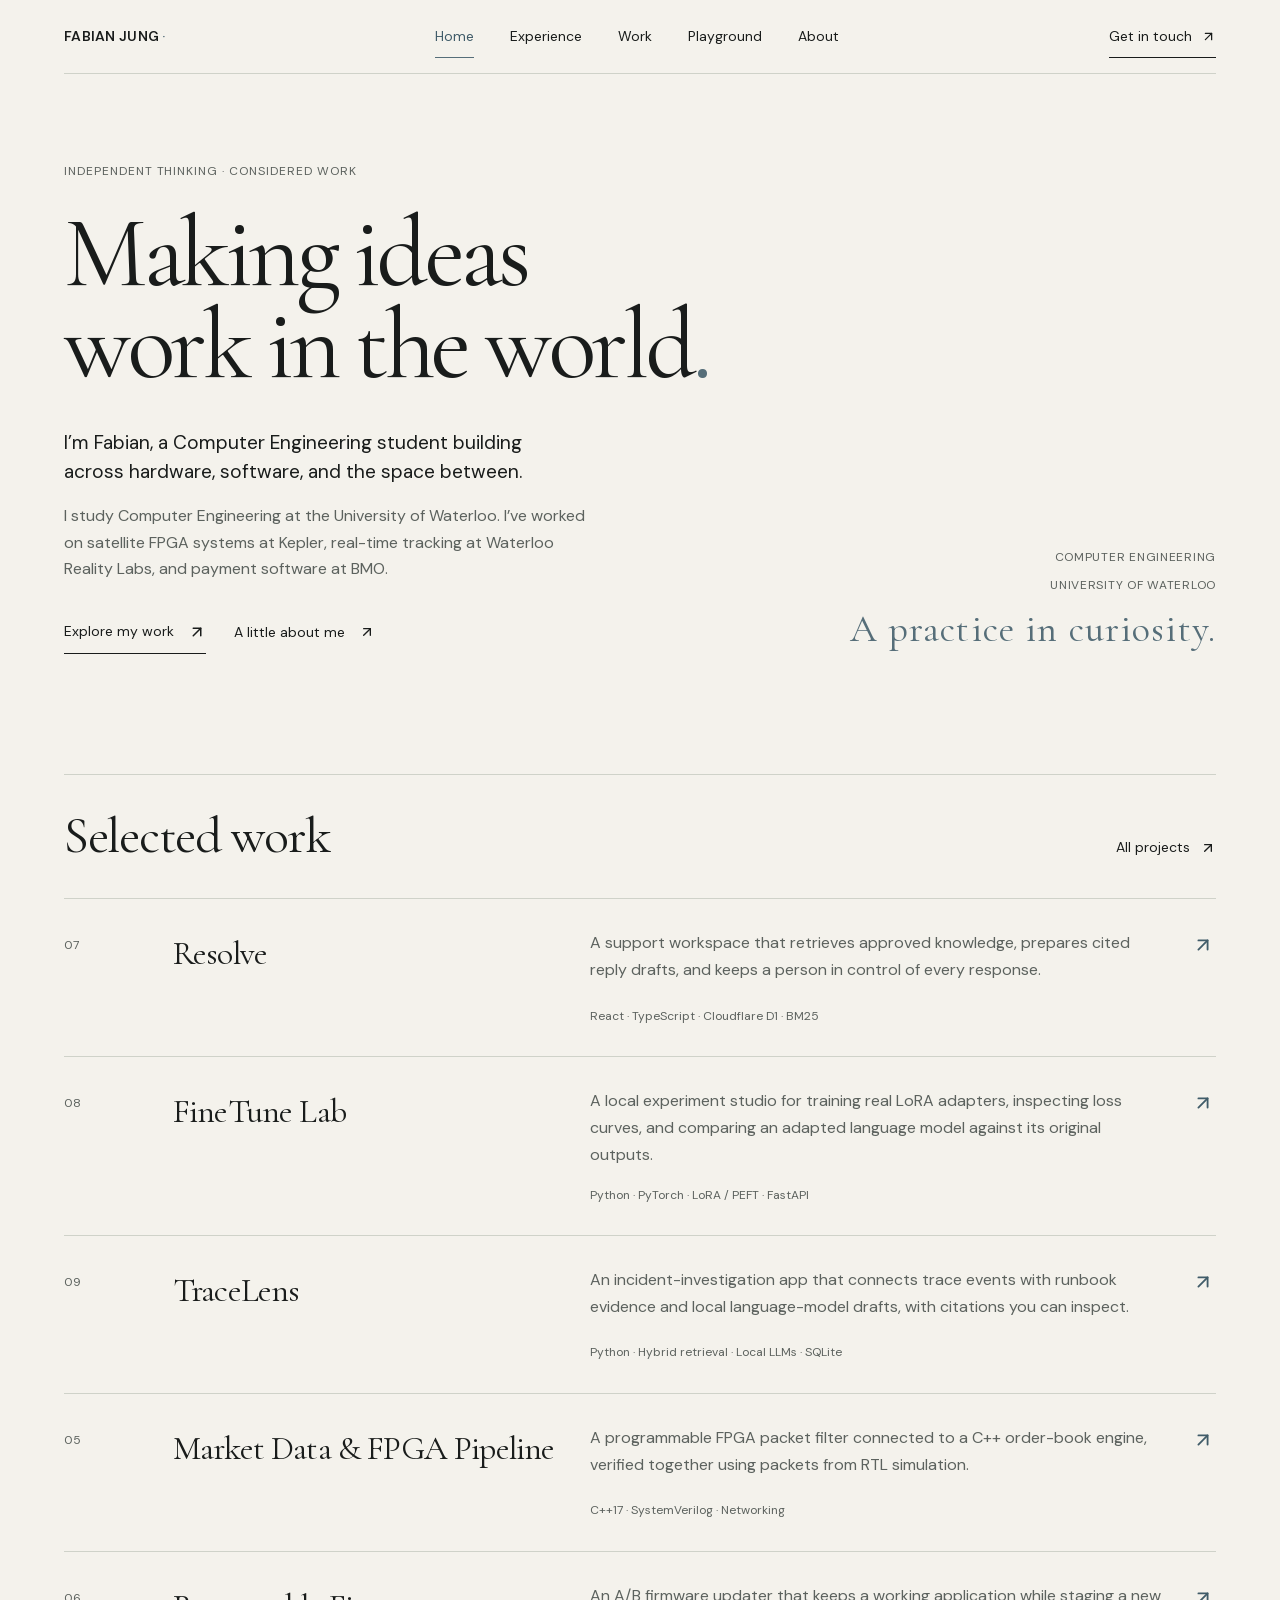
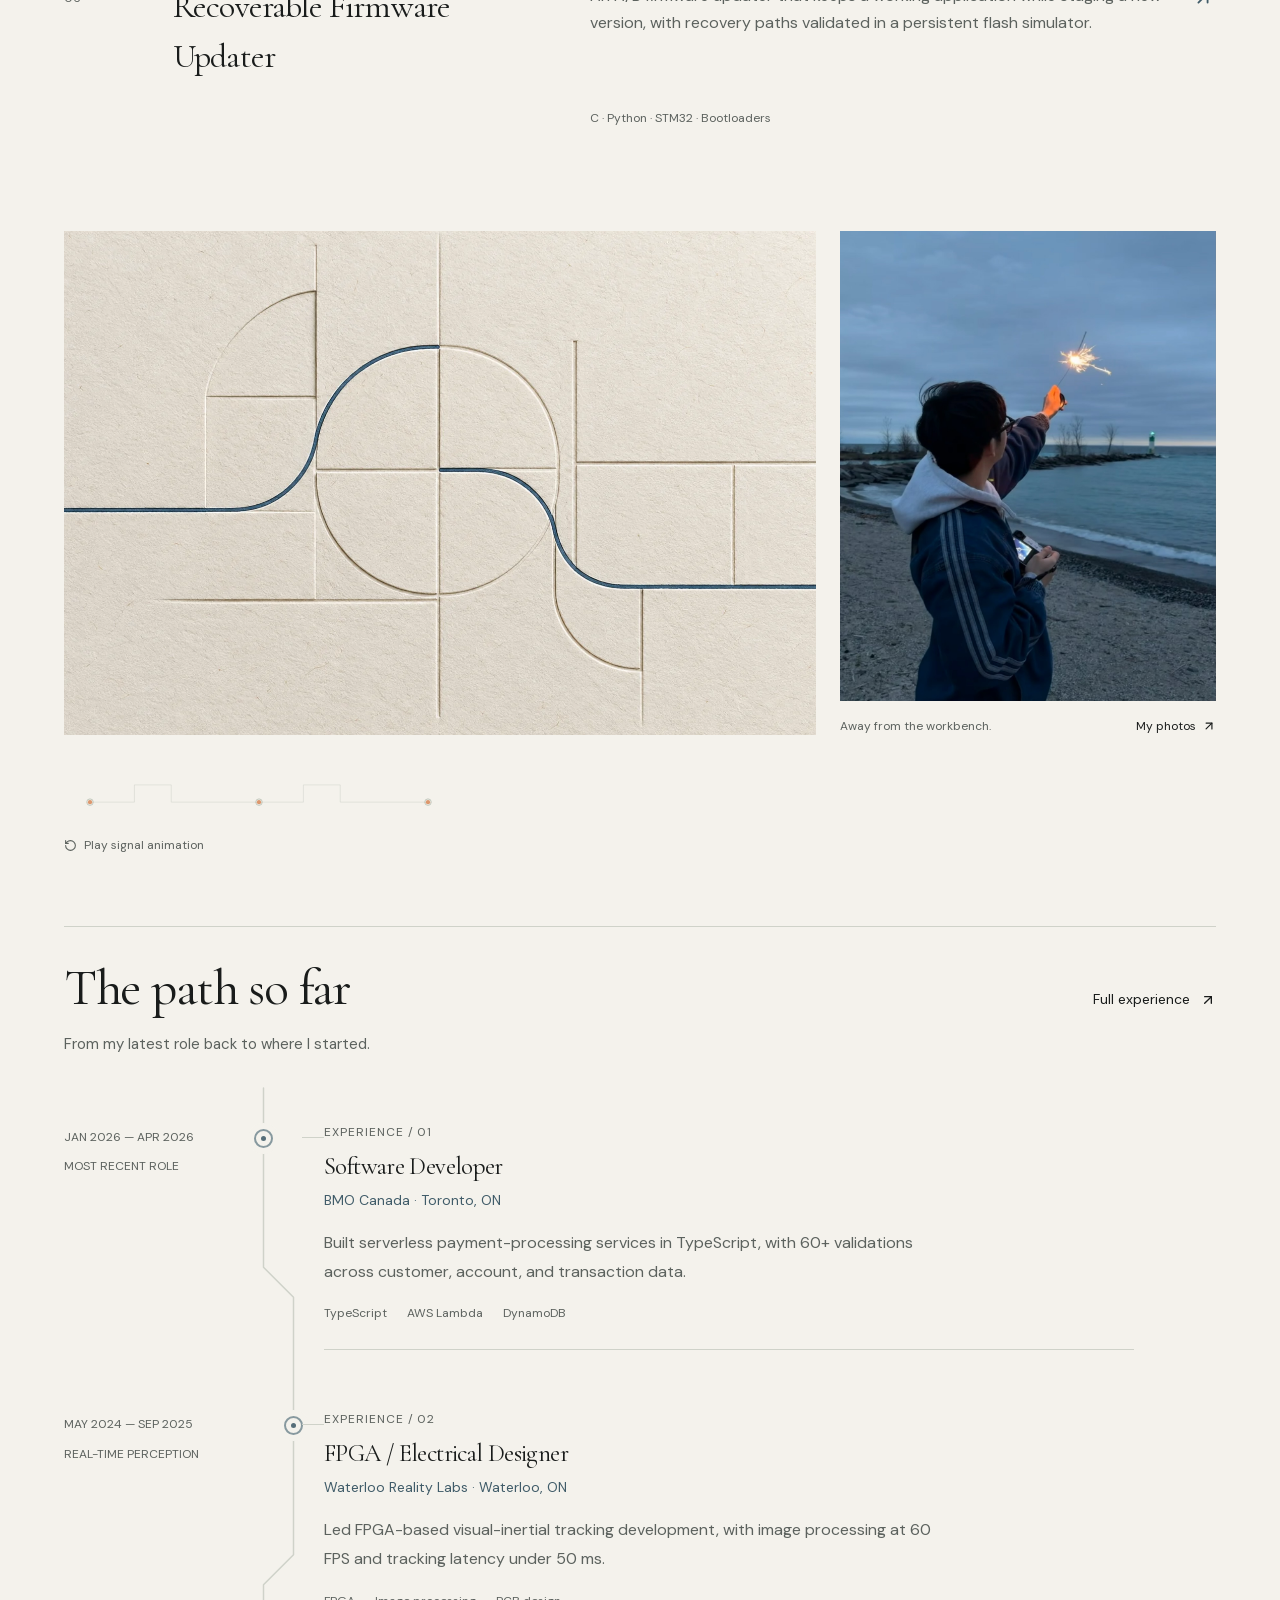
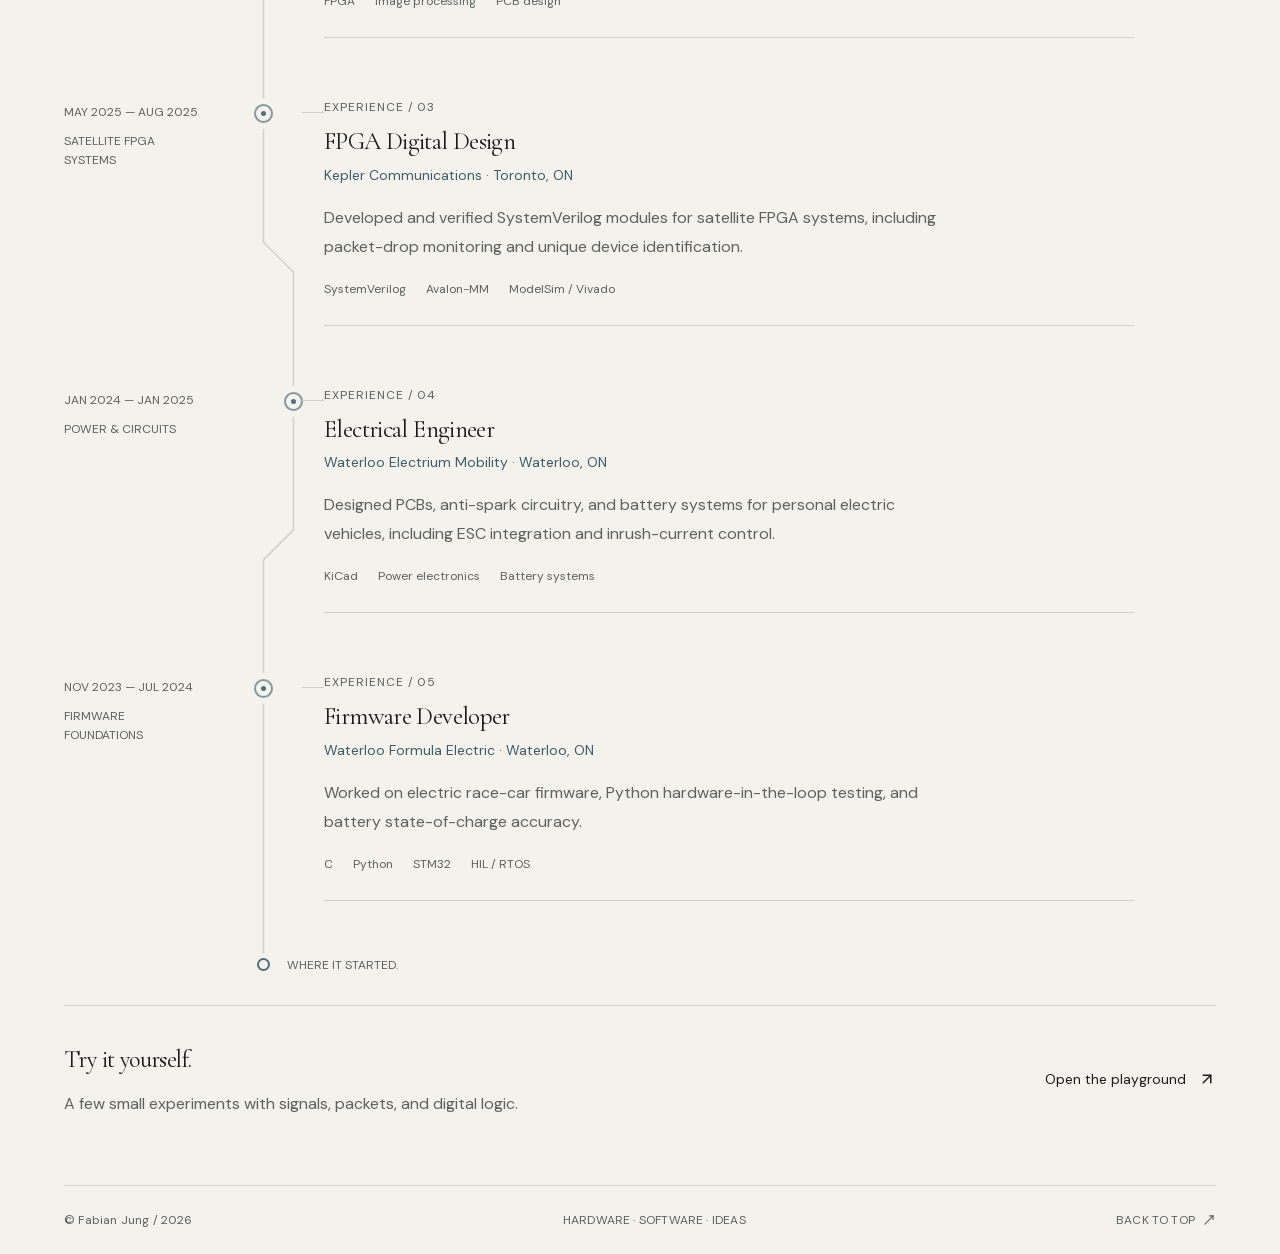
==== commit ac90109c: "Publish portfolio website" ====
--- a/index.html
+++ b/index.html
@@ -1,64 +1,97 @@
-<!DOCTYPE html><html lang="en"><head><meta charSet="utf-8"/><meta name="viewport" content="width=device-width, initial-scale=1"/><link rel="stylesheet" href="/_next/static/css/index.DA31WbN7.css" data-rsc-css-href="/_next/static/css/index.DA31WbN7.css" data-precedence="vite-rsc/importer-resources"/><link rel="modulepreload" fetchPriority="low" href="/_next/static/chunks/index-E2afsiNv.js"/><script src="/_next/static/chunks/rolldown-runtime-C60lm6uB.js" type="module" async=""></script><script src="/_next/static/chunks/framework-D_rUT4EX.js" type="module" async=""></script><link rel="modulepreload" href="/_next/static/chunks/layout-segment-context-C1ej9jKG.js" crossorigin=""/><link rel="modulepreload" href="/_next/static/chunks/PortfolioSite-LiMZBWfs.js" crossorigin=""/><title>Fabian Jung — Hardware &amp; Software</title><meta name="description" content="Fabian Jung’s portfolio: FPGA design, embedded systems, software, and interactive experiments. Computer Engineering at the University of Waterloo."/><script>Object.assign(((self[Symbol.for("vinext.navigationRuntime")]??={bootstrap:{routeManifest:null},functions:{}}).bootstrap.rsc??={rsc:[]}),{params:{},nav:{"pathname":"/","searchParams":[]}})</script><link rel="modulepreload" href="/_next/static/chunks/index-E2afsiNv.js" />
-<link rel="preload" href="/_next/static/_vinext_fonts/geist-8ac0455e797f/geist-98bbbccb.woff2" as="font" type="font/woff2" crossorigin />
+<!DOCTYPE html><html lang="en"><head><meta charSet="utf-8"/><meta name="viewport" content="width=device-width, initial-scale=1"/><link rel="stylesheet" href="/_next/static/css/index.BnGfjx31.css" data-rsc-css-href="/_next/static/css/index.BnGfjx31.css" data-precedence="vite-rsc/importer-resources"/><link rel="modulepreload" fetchPriority="low" href="/_next/static/chunks/index-DrpqkX0d.js"/><script src="/_next/static/chunks/rolldown-runtime-C60lm6uB.js" type="module" async=""></script><script src="/_next/static/chunks/framework-D_rUT4EX.js" type="module" async=""></script><link rel="modulepreload" href="/_next/static/chunks/layout-segment-context-BH0ze_VM.js" crossorigin=""/><link rel="modulepreload" href="/_next/static/chunks/PortfolioSite-DT0uEOO3.js" crossorigin=""/><title>Fabian Jung — Hardware &amp; Software</title><meta name="description" content="Fabian Jung’s portfolio: FPGA design, embedded systems, software, and interactive experiments. Computer Engineering at the University of Waterloo."/><script>Object.assign(((self[Symbol.for("vinext.navigationRuntime")]??={bootstrap:{routeManifest:null},functions:{}}).bootstrap.rsc??={rsc:[]}),{params:{},nav:{"pathname":"/","searchParams":[]}})</script><link rel="modulepreload" href="/_next/static/chunks/index-DrpqkX0d.js" />
+<link rel="preload" href="/_next/static/_vinext_fonts/dm-sans-90624ee039aa/dm-sans-151a53ae.woff2" as="font" type="font/woff2" crossorigin />
+<link rel="preload" href="/_next/static/_vinext_fonts/cormorant-garamond-778ebce5b9a0/cormorant-garamond-d2127155.woff2" as="font" type="font/woff2" crossorigin />
 <link rel="preload" href="/_next/static/_vinext_fonts/geist-mono-00e989178794/geist-mono-013b2f2f.woff2" as="font" type="font/woff2" crossorigin />
-<style data-vinext-fonts>/* cyrillic-ext */
+<style data-vinext-fonts>/* latin-ext */
 @font-face {
-  font-family: 'Geist';
+  font-family: 'DM Sans';
   font-style: normal;
-  font-weight: 100 900;
+  font-weight: 100 1000;
   font-display: swap;
-  src: url(/_next/static/_vinext_fonts/geist-8ac0455e797f/geist-ff2310f5.woff2) format('woff2');
+  src: url(/_next/static/_vinext_fonts/dm-sans-90624ee039aa/dm-sans-f6298972.woff2) format('woff2');
+  unicode-range: U+0100-02BA, U+02BD-02C5, U+02C7-02CC, U+02CE-02D7, U+02DD-02FF, U+0304, U+0308, U+0329, U+1D00-1DBF, U+1E00-1E9F, U+1EF2-1EFF, U+2020, U+20A0-20AB, U+20AD-20C4, U+2113, U+2C60-2C7F, U+A720-A7FF;
+}
+/* latin */
+@font-face {
+  font-family: 'DM Sans';
+  font-style: normal;
+  font-weight: 100 1000;
+  font-display: swap;
+  src: url(/_next/static/_vinext_fonts/dm-sans-90624ee039aa/dm-sans-151a53ae.woff2) format('woff2');
+  unicode-range: U+0000-00FF, U+0131, U+0152-0153, U+02BB-02BC, U+02C6, U+02DA, U+02DC, U+0304, U+0308, U+0329, U+2000-206F, U+20AC, U+2122, U+2191, U+2193, U+2212, U+2215, U+FEFF, U+FFFD;
+}
+
+@font-face {
+  font-family: 'DM Sans Fallback';
+  src: local("Arial");
+  ascent-override: 94.90%;
+  descent-override: 29.66%;
+  line-gap-override: 0.00%;
+  size-adjust: 104.53%;
+}
+
+.__font_dm_sans_0gbkl5i { font-family: 'DM Sans', 'DM Sans Fallback'; font-style: normal; }
+
+.__variable_dm_sans_0gbkl5i { --font-editorial-sans: 'DM Sans', 'DM Sans Fallback'; }
+
+/* cyrillic-ext */
+@font-face {
+  font-family: 'Cormorant Garamond';
+  font-style: normal;
+  font-weight: 400;
+  font-display: swap;
+  src: url(/_next/static/_vinext_fonts/cormorant-garamond-778ebce5b9a0/cormorant-garamond-67699fc8.woff2) format('woff2');
   unicode-range: U+0460-052F, U+1C80-1C8A, U+20B4, U+2DE0-2DFF, U+A640-A69F, U+FE2E-FE2F;
 }
 /* cyrillic */
 @font-face {
-  font-family: 'Geist';
+  font-family: 'Cormorant Garamond';
   font-style: normal;
-  font-weight: 100 900;
+  font-weight: 400;
   font-display: swap;
-  src: url(/_next/static/_vinext_fonts/geist-8ac0455e797f/geist-875ccdd4.woff2) format('woff2');
+  src: url(/_next/static/_vinext_fonts/cormorant-garamond-778ebce5b9a0/cormorant-garamond-b76fc6b9.woff2) format('woff2');
   unicode-range: U+0301, U+0400-045F, U+0490-0491, U+04B0-04B1, U+2116;
 }
 /* vietnamese */
 @font-face {
-  font-family: 'Geist';
+  font-family: 'Cormorant Garamond';
   font-style: normal;
-  font-weight: 100 900;
+  font-weight: 400;
   font-display: swap;
-  src: url(/_next/static/_vinext_fonts/geist-8ac0455e797f/geist-52306abf.woff2) format('woff2');
+  src: url(/_next/static/_vinext_fonts/cormorant-garamond-778ebce5b9a0/cormorant-garamond-41b5394c.woff2) format('woff2');
   unicode-range: U+0102-0103, U+0110-0111, U+0128-0129, U+0168-0169, U+01A0-01A1, U+01AF-01B0, U+0300-0301, U+0303-0304, U+0308-0309, U+0323, U+0329, U+1EA0-1EF9, U+20AB;
 }
 /* latin-ext */
 @font-face {
-  font-family: 'Geist';
+  font-family: 'Cormorant Garamond';
   font-style: normal;
-  font-weight: 100 900;
+  font-weight: 400;
   font-display: swap;
-  src: url(/_next/static/_vinext_fonts/geist-8ac0455e797f/geist-001175b1.woff2) format('woff2');
+  src: url(/_next/static/_vinext_fonts/cormorant-garamond-778ebce5b9a0/cormorant-garamond-637adaf1.woff2) format('woff2');
   unicode-range: U+0100-02BA, U+02BD-02C5, U+02C7-02CC, U+02CE-02D7, U+02DD-02FF, U+0304, U+0308, U+0329, U+1D00-1DBF, U+1E00-1E9F, U+1EF2-1EFF, U+2020, U+20A0-20AB, U+20AD-20C4, U+2113, U+2C60-2C7F, U+A720-A7FF;
 }
 /* latin */
 @font-face {
-  font-family: 'Geist';
+  font-family: 'Cormorant Garamond';
   font-style: normal;
-  font-weight: 100 900;
+  font-weight: 400;
   font-display: swap;
-  src: url(/_next/static/_vinext_fonts/geist-8ac0455e797f/geist-98bbbccb.woff2) format('woff2');
+  src: url(/_next/static/_vinext_fonts/cormorant-garamond-778ebce5b9a0/cormorant-garamond-d2127155.woff2) format('woff2');
   unicode-range: U+0000-00FF, U+0131, U+0152-0153, U+02BB-02BC, U+02C6, U+02DA, U+02DC, U+0304, U+0308, U+0329, U+2000-206F, U+20AC, U+2122, U+2191, U+2193, U+2212, U+2215, U+FEFF, U+FFFD;
 }
 
 @font-face {
-  font-family: 'Geist Fallback';
-  src: local("Arial");
-  ascent-override: 95.94%;
-  descent-override: 28.16%;
+  font-family: 'Cormorant Garamond Fallback';
+  src: local("Times New Roman");
+  ascent-override: 95.27%;
+  descent-override: 29.59%;
   line-gap-override: 0.00%;
-  size-adjust: 104.76%;
+  size-adjust: 96.98%;
 }
 
-.__font_geist_013ydlh { font-family: 'Geist', 'Geist Fallback'; font-style: normal; }
+.__font_cormorant_garamond_02kad8g { font-family: 'Cormorant Garamond', 'Cormorant Garamond Fallback'; font-weight: 400; font-style: normal; }
 
-.__variable_geist_013ydlh { --font-geist-sans: 'Geist', 'Geist Fallback'; }
+.__variable_cormorant_garamond_02kad8g { --font-editorial-serif: 'Cormorant Garamond', 'Cormorant Garamond Fallback'; }
 
 /* cyrillic-ext */
 @font-face {
@@ -128,4 +161,4 @@
 
 .__variable_geist_mono_0bm7fsx { --font-geist-mono: 'Geist Mono', 'Geist Mono Fallback'; }
 </style>
-</head><body class="__variable_geist_013ydlh __variable_geist_mono_0bm7fsx antialiased"><div class="personal-system portfolio-site"><a class="skip-link" href="#portfolio-content">Skip to content</a><div class="site-tabs"><header class="site-header"><a class="identity" href="/"><span class="identity-mark"><svg xmlns="http://www.w3.org/2000/svg" width="23" height="23" viewBox="0 0 24 24" fill="none" stroke="currentColor" stroke-width="2" stroke-linecap="round" stroke-linejoin="round" class="lucide lucide-cpu" aria-hidden="true"><path d="M12 20v2"></path><path d="M12 2v2"></path><path d="M17 20v2"></path><path d="M17 2v2"></path><path d="M2 12h2"></path><path d="M2 17h2"></path><path d="M2 7h2"></path><path d="M20 12h2"></path><path d="M20 17h2"></path><path d="M20 7h2"></path><path d="M7 20v2"></path><path d="M7 2v2"></path><rect x="4" y="4" width="16" height="16" rx="2"></rect><rect x="8" y="8" width="8" height="8" rx="1"></rect></svg></span><span>FABIAN JUNG<span class="identity-caption">HARDWARE · SOFTWARE · CURIOUS HUMAN</span></span></a><nav class="portfolio-navigation page-navigation" aria-label="Main navigation"><a href="/" aria-current="page">Home</a><a href="/experience/">Experience</a><a href="/projects/">Projects</a><a href="/playground/">Playground</a><a href="/about/">About</a></nav><button type="button" tabindex="0" data-base-ui-click-trigger="" id="base-ui-_R_3upi_" aria-haspopup="dialog" aria-expanded="false" data-slot="dialog-trigger" class="contact-trigger">Let’s talk <svg xmlns="http://www.w3.org/2000/svg" width="15" height="15" viewBox="0 0 24 24" fill="none" stroke="currentColor" stroke-width="2" stroke-linecap="round" stroke-linejoin="round" class="lucide lucide-arrow-up-right" aria-hidden="true"><path d="M7 7h10v10"></path><path d="M7 17 17 7"></path></svg></button></header><main id="top"><div id="portfolio-content" tabindex="-1"></div><div class="home-overview"><section class="identity-hero" aria-labelledby="home-title"><div class="hero-story"><span class="eyebrow hero-hello"><span class="live-dot"></span> HELLO, I’M<!-- --> <!-- -->FABIAN JUNG<!-- -->.</span><h1 id="home-title">I build where<br/><span>hardware meets</span><br/>software<span class="hero-stop">.</span></h1><div class="hero-role">FPGA, embedded systems &amp; software</div><p>From satellite FPGA systems to real-time tracking hardware and payment-processing software, I build the logic that connects hardware to the world.</p><div class="hero-actions"><a class="hero-primary" href="/projects/">See my projects <svg xmlns="http://www.w3.org/2000/svg" width="19" height="19" viewBox="0 0 24 24" fill="none" stroke="currentColor" stroke-width="2" stroke-linecap="round" stroke-linejoin="round" class="lucide lucide-arrow-up-right" aria-hidden="true"><path d="M7 7h10v10"></path><path d="M7 17 17 7"></path></svg></a><a class="hero-secondary" href="#journey">Follow my path <svg xmlns="http://www.w3.org/2000/svg" width="17" height="17" viewBox="0 0 24 24" fill="none" stroke="currentColor" stroke-width="2" stroke-linecap="round" stroke-linejoin="round" class="lucide lucide-arrow-down" aria-hidden="true"><path d="M12 5v14"></path><path d="m19 12-7 7-7-7"></path></svg></a></div><span class="profile-education">Computer Engineering · University of Waterloo</span></div><aside class="focus-panel" aria-label="Areas of focus"><div class="focus-panel-heading"><span>PROFILE / 001</span><span class="focus-status"><i></i> OPEN TO IDEAS</span></div><div class="focus-name"><img src="/images/fabian-jung-profile.jpeg" alt="Fabian holding a sparkler by the water at dusk." width="1179" height="2042" loading="lazy" decoding="async" class="focus-photo" data-nimg="1"/><span>Fabian Jung<small>FPGA, embedded systems &amp; software</small></span></div><div class="focus-areas"><div class="focus-area"><span class="focus-connector" aria-hidden="true"></span><svg xmlns="http://www.w3.org/2000/svg" width="22" height="22" viewBox="0 0 24 24" fill="none" stroke="currentColor" stroke-width="2" stroke-linecap="round" stroke-linejoin="round" class="lucide lucide-circuit-board" aria-hidden="true"><rect width="18" height="18" x="3" y="3" rx="2"></rect><path d="M11 9h4a2 2 0 0 0 2-2V3"></path><circle cx="9" cy="9" r="2"></circle><path d="M7 21v-4a2 2 0 0 1 2-2h4"></path><circle cx="15" cy="15" r="2"></circle></svg><div><h2>Digital hardware</h2><p>Logic, timing, and FPGA systems.</p></div><span class="focus-number">01</span></div><div class="focus-area"><span class="focus-connector" aria-hidden="true"></span><svg xmlns="http://www.w3.org/2000/svg" width="22" height="22" viewBox="0 0 24 24" fill="none" stroke="currentColor" stroke-width="2" stroke-linecap="round" stroke-linejoin="round" class="lucide lucide-radio" aria-hidden="true"><path d="M16.247 7.761a6 6 0 0 1 0 8.478"></path><path d="M19.075 4.933a10 10 0 0 1 0 14.134"></path><path d="M4.925 19.067a10 10 0 0 1 0-14.134"></path><path d="M7.753 16.239a6 6 0 0 1 0-8.478"></path><circle cx="12" cy="12" r="2"></circle></svg><div><h2>Embedded systems</h2><p>Firmware, sensors, and control.</p></div><span class="focus-number">02</span></div><div class="focus-area"><span class="focus-connector" aria-hidden="true"></span><svg xmlns="http://www.w3.org/2000/svg" width="22" height="22" viewBox="0 0 24 24" fill="none" stroke="currentColor" stroke-width="2" stroke-linecap="round" stroke-linejoin="round" class="lucide lucide-code-xml" aria-hidden="true"><path d="m18 16 4-4-4-4"></path><path d="m6 8-4 4 4 4"></path><path d="m14.5 4-5 16"></path></svg><div><h2>Software</h2><p>Networked services and useful tools.</p></div><span class="focus-number">03</span></div></div><div class="focus-footer"><span>THINK → BUILD → LEARN</span><svg xmlns="http://www.w3.org/2000/svg" width="18" height="18" viewBox="0 0 24 24" fill="none" stroke="currentColor" stroke-width="2" stroke-linecap="round" stroke-linejoin="round" class="lucide lucide-arrow-right" aria-hidden="true"><path d="M5 12h14"></path><path d="m12 5 7 7-7 7"></path></svg></div></aside></section><section class="home-journey" id="journey" aria-labelledby="journey-title"><div class="home-section-heading"><div><span class="eyebrow">01 / THE PATH SO FAR</span><h2 id="journey-title">One connection<br/>leads to the next.</h2></div><div><p>Follow the thread through<br/>my latest work back to where I started.</p><a href="/experience/">Full experience <svg xmlns="http://www.w3.org/2000/svg" width="16" height="16" viewBox="0 0 24 24" fill="none" stroke="currentColor" stroke-width="2" stroke-linecap="round" stroke-linejoin="round" class="lucide lucide-arrow-up-right" aria-hidden="true"><path d="M7 7h10v10"></path><path d="M7 17 17 7"></path></svg></a></div></div><div class="timeline-caption"><span class="eyebrow">FOLLOW THE CIRCUIT ↓</span><span>PRESENT → PAST</span></div><div class="circuit-timeline "><svg class="timeline-traces" aria-hidden="true"><path class="trace-ground" d=""></path><path class="trace-live" d="" pathLength="1" stroke-dasharray="1" stroke-dashoffset="1"></path></svg><ol class="timeline-stops"><li class="milestone"><div class="milestone-date"><span>JAN 2026 — APR 2026</span><span class="milestone-phase">MOST RECENT ROLE</span></div><span class="milestone-port" aria-hidden="true"><span></span></span><article class="milestone-content"><span class="eyebrow">EXPERIENCE / <!-- -->01</span><h3>Software Developer</h3><p class="milestone-organization">BMO Canada · Toronto, ON</p><p>Built serverless payment-processing services in TypeScript, with 60+ validations across customer, account, and transaction data.</p><div class="milestone-tags"><span>TypeScript</span><span>AWS Lambda</span><span>DynamoDB</span></div></article></li><li class="milestone"><div class="milestone-date"><span>MAY 2024 — SEP 2025</span><span class="milestone-phase">REAL-TIME PERCEPTION</span></div><span class="milestone-port" aria-hidden="true"><span></span></span><article class="milestone-content"><span class="eyebrow">EXPERIENCE / <!-- -->02</span><h3>FPGA / Electrical Designer</h3><p class="milestone-organization">Waterloo Reality Labs · Waterloo, ON</p><p>Led FPGA-based visual-inertial tracking development, with image processing at 60 FPS and tracking latency under 50 ms.</p><div class="milestone-tags"><span>FPGA</span><span>Image processing</span><span>PCB design</span></div></article></li><li class="milestone"><div class="milestone-date"><span>MAY 2025 — AUG 2025</span><span class="milestone-phase">SATELLITE FPGA SYSTEMS</span></div><span class="milestone-port" aria-hidden="true"><span></span></span><article class="milestone-content"><span class="eyebrow">EXPERIENCE / <!-- -->03</span><h3>FPGA Digital Design</h3><p class="milestone-organization">Kepler Communications · Toronto, ON</p><p>Developed and verified SystemVerilog modules for satellite FPGA systems, including packet-drop monitoring and unique device identification.</p><div class="milestone-tags"><span>SystemVerilog</span><span>Avalon-MM</span><span>ModelSim / Vivado</span></div></article></li><li class="milestone"><div class="milestone-date"><span>JAN 2024 — JAN 2025</span><span class="milestone-phase">POWER &amp; CIRCUITS</span></div><span class="milestone-port" aria-hidden="true"><span></span></span><article class="milestone-content"><span class="eyebrow">EXPERIENCE / <!-- -->04</span><h3>Electrical Engineer</h3><p class="milestone-organization">Waterloo Electrium Mobility · Waterloo, ON</p><p>Designed PCBs, anti-spark circuitry, and battery systems for personal electric vehicles, including ESC integration and inrush-current control.</p><div class="milestone-tags"><span>KiCad</span><span>Power electronics</span><span>Battery systems</span></div></article></li><li class="milestone"><div class="milestone-date"><span>NOV 2023 — JUL 2024</span><span class="milestone-phase">FIRMWARE FOUNDATIONS</span></div><span class="milestone-port" aria-hidden="true"><span></span></span><article class="milestone-content"><span class="eyebrow">EXPERIENCE / <!-- -->05</span><h3>Firmware Developer</h3><p class="milestone-organization">Waterloo Formula Electric · Waterloo, ON</p><p>Worked on electric race-car firmware, Python hardware-in-the-loop testing, and battery state-of-charge accuracy.</p><div class="milestone-tags"><span>C</span><span>Python</span><span>STM32</span><span>HIL / RTOS</span></div></article></li></ol><div class="timeline-end" style="left:0"><span class="timeline-end-dot"></span> WHERE IT STARTED.</div></div></section><section class="home-projects" aria-labelledby="home-projects-title"><div class="home-section-heading"><div><span class="eyebrow">02 / A FEW THINGS I’VE BUILT</span><h2 id="home-projects-title">From idea<br/>to something real.</h2></div><a class="section-project-link" href="/projects/">Selected projects <svg xmlns="http://www.w3.org/2000/svg" width="18" height="18" viewBox="0 0 24 24" fill="none" stroke="currentColor" stroke-width="2" stroke-linecap="round" stroke-linejoin="round" class="lucide lucide-arrow-up-right" aria-hidden="true"><path d="M7 7h10v10"></path><path d="M7 17 17 7"></path></svg></a></div><div class="project-teasers"><a class="project-teaser" href="/projects/#project-07" style="--teaser-accent:#a9c9ef"><div class="teaser-top"><span class="eyebrow">FULL STACK / APPLIED AI</span><span>PROJECT / <!-- -->07</span></div><div class="teaser-body"><span class="teaser-icon"><svg xmlns="http://www.w3.org/2000/svg" width="32" height="32" viewBox="0 0 24 24" fill="none" stroke="currentColor" stroke-width="2" stroke-linecap="round" stroke-linejoin="round" class="lucide lucide-message-square" aria-hidden="true"><path d="M22 17a2 2 0 0 1-2 2H6.828a2 2 0 0 0-1.414.586l-2.202 2.202A.71.71 0 0 1 2 21.286V5a2 2 0 0 1 2-2h16a2 2 0 0 1 2 2z"></path></svg></span><h3>Resolve</h3><svg xmlns="http://www.w3.org/2000/svg" width="25" height="25" viewBox="0 0 24 24" fill="none" stroke="currentColor" stroke-width="2" stroke-linecap="round" stroke-linejoin="round" class="lucide lucide-arrow-up-right teaser-arrow" aria-hidden="true"><path d="M7 7h10v10"></path><path d="M7 17 17 7"></path></svg></div><p>A support workspace that retrieves approved knowledge, prepares cited reply drafts, and keeps a person in control of every response.</p><div class="teaser-bottom"><span>React · TypeScript · Cloudflare D1 · BM25</span><span>Explore project</span></div></a><a class="project-teaser" href="/projects/#project-08" style="--teaser-accent:#c4b4ef"><div class="teaser-top"><span class="eyebrow">MACHINE LEARNING / MODEL TRAINING</span><span>PROJECT / <!-- -->08</span></div><div class="teaser-body"><span class="teaser-icon"><svg xmlns="http://www.w3.org/2000/svg" width="32" height="32" viewBox="0 0 24 24" fill="none" stroke="currentColor" stroke-width="2" stroke-linecap="round" stroke-linejoin="round" class="lucide lucide-flask-conical" aria-hidden="true"><path d="M14 2v6a2 2 0 0 0 .245.96l5.51 10.08A2 2 0 0 1 18 22H6a2 2 0 0 1-1.755-2.96l5.51-10.08A2 2 0 0 0 10 8V2"></path><path d="M6.453 15h11.094"></path><path d="M8.5 2h7"></path></svg></span><h3>FineTune Lab</h3><svg xmlns="http://www.w3.org/2000/svg" width="25" height="25" viewBox="0 0 24 24" fill="none" stroke="currentColor" stroke-width="2" stroke-linecap="round" stroke-linejoin="round" class="lucide lucide-arrow-up-right teaser-arrow" aria-hidden="true"><path d="M7 7h10v10"></path><path d="M7 17 17 7"></path></svg></div><p>A local experiment studio for training real LoRA adapters, inspecting loss curves, and comparing an adapted language model against its original outputs.</p><div class="teaser-bottom"><span>Python · PyTorch · LoRA / PEFT · FastAPI</span><span>Explore project</span></div></a><a class="project-teaser" href="/projects/#project-09" style="--teaser-accent:#e0bf86"><div class="teaser-top"><span class="eyebrow">APPLIED AI / INCIDENT INVESTIGATION</span><span>PROJECT / <!-- -->09</span></div><div class="teaser-body"><span class="teaser-icon"><svg xmlns="http://www.w3.org/2000/svg" width="32" height="32" viewBox="0 0 24 24" fill="none" stroke="currentColor" stroke-width="2" stroke-linecap="round" stroke-linejoin="round" class="lucide lucide-scan-search" aria-hidden="true"><path d="M3 7V5a2 2 0 0 1 2-2h2"></path><path d="M17 3h2a2 2 0 0 1 2 2v2"></path><path d="M21 17v2a2 2 0 0 1-2 2h-2"></path><path d="M7 21H5a2 2 0 0 1-2-2v-2"></path><circle cx="12" cy="12" r="3"></circle><path d="m16 16-1.9-1.9"></path></svg></span><h3>TraceLens</h3><svg xmlns="http://www.w3.org/2000/svg" width="25" height="25" viewBox="0 0 24 24" fill="none" stroke="currentColor" stroke-width="2" stroke-linecap="round" stroke-linejoin="round" class="lucide lucide-arrow-up-right teaser-arrow" aria-hidden="true"><path d="M7 7h10v10"></path><path d="M7 17 17 7"></path></svg></div><p>An incident-investigation app that connects trace events with runbook evidence and local language-model drafts, with citations you can inspect.</p><div class="teaser-bottom"><span>Python · Hybrid retrieval · Local LLMs · SQLite</span><span>Explore project</span></div></a><a class="project-teaser" href="/projects/#project-05" style="--teaser-accent:#a9baff"><div class="teaser-top"><span class="eyebrow">FPGA / MARKET DATA</span><span>PROJECT / <!-- -->05</span></div><div class="teaser-body"><span class="teaser-icon"><svg xmlns="http://www.w3.org/2000/svg" width="32" height="32" viewBox="0 0 24 24" fill="none" stroke="currentColor" stroke-width="2" stroke-linecap="round" stroke-linejoin="round" class="lucide lucide-network" aria-hidden="true"><rect x="16" y="16" width="6" height="6" rx="1"></rect><rect x="2" y="16" width="6" height="6" rx="1"></rect><rect x="9" y="2" width="6" height="6" rx="1"></rect><path d="M5 16v-3a1 1 0 0 1 1-1h12a1 1 0 0 1 1 1v3"></path><path d="M12 12V8"></path></svg></span><h3>Market Data &amp; FPGA Pipeline</h3><svg xmlns="http://www.w3.org/2000/svg" width="25" height="25" viewBox="0 0 24 24" fill="none" stroke="currentColor" stroke-width="2" stroke-linecap="round" stroke-linejoin="round" class="lucide lucide-arrow-up-right teaser-arrow" aria-hidden="true"><path d="M7 7h10v10"></path><path d="M7 17 17 7"></path></svg></div><p>A programmable FPGA packet filter connected to a C++ order-book engine, verified together using packets from RTL simulation.</p><div class="teaser-bottom"><span>C++17 · SystemVerilog · Networking</span><span>Explore project</span></div></a><a class="project-teaser" href="/projects/#project-06" style="--teaser-accent:#9ecbbb"><div class="teaser-top"><span class="eyebrow">EMBEDDED / BOOTLOADERS</span><span>PROJECT / <!-- -->06</span></div><div class="teaser-body"><span class="teaser-icon"><svg xmlns="http://www.w3.org/2000/svg" width="32" height="32" viewBox="0 0 24 24" fill="none" stroke="currentColor" stroke-width="2" stroke-linecap="round" stroke-linejoin="round" class="lucide lucide-refresh-cw" aria-hidden="true"><path d="M3 12a9 9 0 0 1 9-9 9.75 9.75 0 0 1 6.74 2.74L21 8"></path><path d="M21 3v5h-5"></path><path d="M21 12a9 9 0 0 1-9 9 9.75 9.75 0 0 1-6.74-2.74L3 16"></path><path d="M8 16H3v5"></path></svg></span><h3>Recoverable Firmware Updater</h3><svg xmlns="http://www.w3.org/2000/svg" width="25" height="25" viewBox="0 0 24 24" fill="none" stroke="currentColor" stroke-width="2" stroke-linecap="round" stroke-linejoin="round" class="lucide lucide-arrow-up-right teaser-arrow" aria-hidden="true"><path d="M7 7h10v10"></path><path d="M7 17 17 7"></path></svg></div><p>An A/B firmware updater that keeps a working application while staging a new version, with recovery paths validated in a persistent flash simulator.</p><div class="teaser-bottom"><span>C · Python · STM32 · Bootloaders</span><span>Explore project</span></div></a></div></section><div class="home-playground-note"><div><span class="eyebrow">STILL CURIOUS?</span><p>Try a few of the ideas for yourself.</p></div><a href="/playground/">Enter the Playground <svg xmlns="http://www.w3.org/2000/svg" width="18" height="18" viewBox="0 0 24 24" fill="none" stroke="currentColor" stroke-width="2" stroke-linecap="round" stroke-linejoin="round" class="lucide lucide-arrow-up-right" aria-hidden="true"><path d="M7 7h10v10"></path><path d="M7 17 17 7"></path></svg></a></div></div></main></div><footer><span>© <!-- -->FABIAN JUNG<!-- --> / 2026</span><span>NO FINISH LINE. JUST BETTER VERSIONS.</span><a href="#top">BACK TO TOP <svg xmlns="http://www.w3.org/2000/svg" width="14" height="14" viewBox="0 0 24 24" fill="none" stroke="currentColor" stroke-width="2" stroke-linecap="round" stroke-linejoin="round" class="lucide lucide-move-up-right" aria-hidden="true"><path d="M13 5H19V11"></path><path d="M19 5L5 19"></path></svg></a></footer></div><script type="module" src="/_next/static/chunks/index-E2afsiNv.js" id="_R_" async=""></script><script>((self[Symbol.for("vinext.navigationRuntime")]??={bootstrap:{routeManifest:null},functions:{}}).bootstrap.rsc??={rsc:[]}).rsc.push("0:{\"page:/\":\"$L1\",\"layout:/\":\"$L2\",\"route:/\":\"$L3\",\"__route\":\"route:/\",\"__interceptionContext\":null,\"__layoutIds\":[\"layout:/\"],\"__rootLayout\":\"/\",\"__bfcacheSegmentIdentities\":{\"layout:/\":\"[\\\"layout\\\",\\\"layout:/\\\",\\\"root-boundary:/\\\",\\\"\\\"]\",\"page:/\":\"[\\\"page\\\",\\\"page:/\\\",\\\"root-boundary:/\\\",\\\"\\\"]\"},\"__srcPage\":[\"page\"],\"__layoutFlags\":{\"layout:/\":\"s\"},\"__artifactCompatibility\":{\"schemaVersion\":1,\"graphVersion\":\"app-route-graph:1177fd80f83fa7b0\",\"deploymentVersion\":\"19117f74-d576-47fa-b5e6-89f550a5c46b\",\"appElementsSchemaVersion\":1,\"rscPayloadSchemaVersion\":1,\"rootBoundaryId\":\"/\",\"renderEpoch\":null}}\n")</script><script>((self[Symbol.for("vinext.navigationRuntime")]??={bootstrap:{routeManifest:null},functions:{}}).bootstrap.rsc??={rsc:[]}).rsc.push("4:I[\"8c0f216c4604\",[],\"Children\",1]\n")</script><script>((self[Symbol.for("vinext.navigationRuntime")]??={bootstrap:{routeManifest:null},functions:{}}).bootstrap.rsc??={rsc:[]}).rsc.push("5:I[\"593f344dc510\",[],\"GlobalErrorBoundary\",1]\n")</script><script>((self[Symbol.for("vinext.navigationRuntime")]??={bootstrap:{routeManifest:null},functions:{}}).bootstrap.rsc??={rsc:[]}).rsc.push("6:I[\"0b874ad30386\",[],\"default\",1]\n")</script><script>((self[Symbol.for("vinext.navigationRuntime")]??={bootstrap:{routeManifest:null},functions:{}}).bootstrap.rsc??={rsc:[]}).rsc.push("7:I[\"593f344dc510\",[],\"ErrorBoundary\",1]\n")</script><script>((self[Symbol.for("vinext.navigationRuntime")]??={bootstrap:{routeManifest:null},functions:{}}).bootstrap.rsc??={rsc:[]}).rsc.push("8:I[\"15c18cfaeeff\",[],\"LayoutSegmentProvider\",1]\n")</script><script>((self[Symbol.for("vinext.navigationRuntime")]??={bootstrap:{routeManifest:null},functions:{}}).bootstrap.rsc??={rsc:[]}).rsc.push("9:I[\"8c0f216c4604\",[],\"Slot\",1]\n")</script><script>((self[Symbol.for("vinext.navigationRuntime")]??={bootstrap:{routeManifest:null},functions:{}}).bootstrap.rsc??={rsc:[]}).rsc.push("a:I[\"593f344dc510\",[],\"NotFoundBoundary\",1]\n")</script><script>((self[Symbol.for("vinext.navigationRuntime")]??={bootstrap:{routeManifest:null},functions:{}}).bootstrap.rsc??={rsc:[]}).rsc.push("b:I[\"9276801271d6\",[],\"AppRouterScrollTarget\",1]\n")</script><script>((self[Symbol.for("vinext.navigationRuntime")]??={bootstrap:{routeManifest:null},functions:{}}).bootstrap.rsc??={rsc:[]}).rsc.push("c:I[\"593f344dc510\",[],\"RedirectBoundary\",1]\n")</script><script>((self[Symbol.for("vinext.navigationRuntime")]??={bootstrap:{routeManifest:null},functions:{}}).bootstrap.rsc??={rsc:[]}).rsc.push(":HL[\"/_next/static/css/index.DA31WbN7.css\",\"style\"     ]\n")</script><script>((self[Symbol.for("vinext.navigationRuntime")]??={bootstrap:{routeManifest:null},functions:{}}).bootstrap.rsc??={rsc:[]}).rsc.push("2:[[[\"$\",\"link\",\"css:/_next/static/css/index.DA31WbN7.css\",{\"rel\":\"stylesheet\",\"precedence\":\"vite-rsc/importer-resources\",\"href\":\"/_next/static/css/index.DA31WbN7.css\",\"data-rsc-css-href\":\"/_next/static/css/index.DA31WbN7.css\"}],\"$undefined\"],[\"$\",\"html\",null,{\"lang\":\"en\",\"children\":[\"$\",\"body\",null,{\"className\":\"__variable_geist_013ydlh __variable_geist_mono_0bm7fsx antialiased\",\"children\":[\"$\",\"$L4\",null,{}]}]}]]\n")</script><script>((self[Symbol.for("vinext.navigationRuntime")]??={bootstrap:{routeManifest:null},functions:{}}).bootstrap.rsc??={rsc:[]}).rsc.push("3:[[[\"$\",\"meta\",null,{\"charSet\":\"utf-8\"}],[[\"$\",\"title\",\"0\",{\"children\":\"Fabian Jung — Hardware \u0026 Software\"}],[\"$\",\"meta\",\"1\",{\"name\":\"description\",\"content\":\"Fabian Jung’s portfolio: FPGA design, embedded systems, software, and interactive experiments. Computer Engineering at the University of Waterloo.\"}]],[[\"$\",\"meta\",\"0\",{\"name\":\"viewport\",\"content\":\"width=device-width, initial-scale=1\"}]]],[\"$\",\"$L5\",null,{\"fallback\":\"$6\",\"children\":[\"$\",\"$L7\",null,{\"fallback\":\"$6\",\"children\":[\"$\",\"$L8\",null,{\"providerId\":\"layout:/\",\"segmentMap\":{\"children\":[]},\"children\":[\"$\",\"$L9\",null,{\"id\":\"layout:/\",\"parallelSlots\":\"$undefined\",\"children\":[\"$\",\"$La\",null,{\"resetKey\":\"\",\"fallback\":[[\"$\",\"title\",null,{\"children\":\"404: This page could not be found.\"}],[\"$\",\"div\",null,{\"style\":{\"fontFamily\":\"system-ui,\\\"Segoe UI\\\",Roboto,Helvetica,Arial,sans-serif,\\\"Apple Color Emoji\\\",\\\"Segoe UI Emoji\\\"\",\"height\":\"100vh\",\"textAlign\":\"center\",\"display\":\"flex\",\"flexDirection\":\"column\",\"alignItems\":\"center\",\"justifyContent\":\"center\"},\"children\":[\"$\",\"div\",null,{\"children\":[[\"$\",\"style\",null,{\"dangerouslySetInnerHTML\":{\"__html\":\"body{color:#000;background:#fff;margin:0}.next-error-h1{border-right:1px solid rgba(0,0,0,.3)}@media (prefers-color-scheme:dark){body{color:#fff;background:#000}.next-error-h1{border-right:1px solid rgba(255,255,255,.3)}}\"}}],[\"$\",\"h1\",null,{\"className\":\"next-error-h1\",\"style\":{\"display\":\"inline-block\",\"margin\":\"0 20px 0 0\",\"padding\":\"0 23px 0 0\",\"fontSize\":24,\"fontWeight\":500,\"verticalAlign\":\"top\",\"lineHeight\":\"49px\"},\"children\":404}],[\"$\",\"div\",null,{\"style\":{\"display\":\"inline-block\"},\"children\":[\"$\",\"h2\",null,{\"style\":{\"fontSize\":14,\"fontWeight\":400,\"lineHeight\":\"49px\",\"margin\":0},\"children\":\"This page could not be found.\"}]}]]}]}]],\"children\":[\"$\",\"$Lb\",null,{\"children\":[\"$\",\"$Lc\",null,{\"children\":[[\"$\",\"$L8\",null,{\"providerId\":\"page:/\",\"segmentMap\":{\"children\":[\"__PAGE__\"]},\"children\":[\"$\",\"$L9\",null,{\"id\":\"page:/\"}]}],null]}]}]}]}]}]}]}],null,null]\n")</script><script>((self[Symbol.for("vinext.navigationRuntime")]??={bootstrap:{routeManifest:null},functions:{}}).bootstrap.rsc??={rsc:[]}).rsc.push("d:I[\"ef8b083fa739\",[],\"default\",1]\n")</script><script>((self[Symbol.for("vinext.navigationRuntime")]??={bootstrap:{routeManifest:null},functions:{}}).bootstrap.rsc??={rsc:[]}).rsc.push("1:[\"$\",\"$Ld\",null,{\"section\":\"home\"}]\n")</script><script>Object.assign(((self[Symbol.for("vinext.navigationRuntime")]??={bootstrap:{routeManifest:null},functions:{}}).bootstrap.rsc??={rsc:[]}),{"initialCacheKind":"static"});((self[Symbol.for("vinext.navigationRuntime")]??={bootstrap:{routeManifest:null},functions:{}}).bootstrap.rsc??={rsc:[]}).done=true</script></body></html>+</head><body class="__variable_dm_sans_0gbkl5i __variable_cormorant_garamond_02kad8g __variable_geist_mono_0bm7fsx antialiased"><div class="personal-system portfolio-site"><a class="skip-link" href="#portfolio-content">Skip to content</a><div class="site-tabs"><header class="site-header"><a class="identity" href="/"><span>Fabian Jung<span class="identity-dot"> ·</span></span></a><button class="mobile-menu-toggle" type="button" aria-controls="main-navigation" aria-expanded="false">Menu<!-- --> <span aria-hidden="true">☰</span></button><nav id="main-navigation" class="portfolio-navigation page-navigation" aria-label="Main navigation" data-open="false"><a href="/" aria-current="page">Home</a><a href="/experience/">Experience</a><a href="/projects/">Work</a><a href="/playground/">Playground</a><a href="/about/">About</a><span class="mobile-contact"><button type="button" tabindex="0" data-base-ui-click-trigger="" id="base-ui-_R_v6pi_" aria-haspopup="dialog" aria-expanded="false" data-slot="dialog-trigger" class="contact-trigger">Get in touch <svg xmlns="http://www.w3.org/2000/svg" width="15" height="15" viewBox="0 0 24 24" fill="none" stroke="currentColor" stroke-width="2" stroke-linecap="round" stroke-linejoin="round" class="lucide lucide-arrow-up-right" aria-hidden="true"><path d="M7 7h10v10"></path><path d="M7 17 17 7"></path></svg></button></span></nav><span class="desktop-contact"><button type="button" tabindex="0" data-base-ui-click-trigger="" id="base-ui-_R_7opi_" aria-haspopup="dialog" aria-expanded="false" data-slot="dialog-trigger" class="contact-trigger">Get in touch <svg xmlns="http://www.w3.org/2000/svg" width="15" height="15" viewBox="0 0 24 24" fill="none" stroke="currentColor" stroke-width="2" stroke-linecap="round" stroke-linejoin="round" class="lucide lucide-arrow-up-right" aria-hidden="true"><path d="M7 7h10v10"></path><path d="M7 17 17 7"></path></svg></button></span></header><main id="top"><div id="portfolio-content" tabindex="-1"></div><div class="home-overview"><section class="identity-hero" aria-labelledby="home-title"><div class="hero-story"><span class="eyebrow">INDEPENDENT THINKING · CONSIDERED WORK</span><h1 id="home-title">Making ideas<br/>work in the world<span>.</span></h1><p class="hero-lead">I’m Fabian, a Computer Engineering student building across hardware, software, and the space between.</p><p>I study Computer Engineering at the University of Waterloo. I’ve worked on satellite FPGA systems at Kepler, real-time tracking at Waterloo Reality Labs, and payment software at BMO.</p><div class="hero-actions"><a class="hero-primary" href="/projects/">Explore my work <svg xmlns="http://www.w3.org/2000/svg" width="18" height="18" viewBox="0 0 24 24" fill="none" stroke="currentColor" stroke-width="2" stroke-linecap="round" stroke-linejoin="round" class="lucide lucide-arrow-up-right" aria-hidden="true"><path d="M7 7h10v10"></path><path d="M7 17 17 7"></path></svg></a><a class="hero-secondary" href="/about/">A little about me <svg xmlns="http://www.w3.org/2000/svg" width="16" height="16" viewBox="0 0 24 24" fill="none" stroke="currentColor" stroke-width="2" stroke-linecap="round" stroke-linejoin="round" class="lucide lucide-arrow-up-right" aria-hidden="true"><path d="M7 7h10v10"></path><path d="M7 17 17 7"></path></svg></a></div><div class="hero-aside"><span>COMPUTER ENGINEERING</span><span>UNIVERSITY OF WATERLOO</span><strong>A practice in curiosity.</strong></div></div></section><section class="home-projects" aria-labelledby="home-projects-title"><div class="home-section-heading"><h2 id="home-projects-title">Selected work</h2><a href="/projects/">All projects <svg xmlns="http://www.w3.org/2000/svg" width="16" height="16" viewBox="0 0 24 24" fill="none" stroke="currentColor" stroke-width="2" stroke-linecap="round" stroke-linejoin="round" class="lucide lucide-arrow-up-right" aria-hidden="true"><path d="M7 7h10v10"></path><path d="M7 17 17 7"></path></svg></a></div><div class="work-list"><a class="work-row" href="/projects/#project-07"><span class="work-number">07</span><div><h3>Resolve</h3><p>A support workspace that retrieves approved knowledge, prepares cited reply drafts, and keeps a person in control of every response.</p><span class="work-tools">React · TypeScript · Cloudflare D1 · BM25</span></div><svg xmlns="http://www.w3.org/2000/svg" width="22" height="22" viewBox="0 0 24 24" fill="none" stroke="currentColor" stroke-width="2" stroke-linecap="round" stroke-linejoin="round" class="lucide lucide-arrow-up-right" aria-hidden="true"><path d="M7 7h10v10"></path><path d="M7 17 17 7"></path></svg></a><a class="work-row" href="/projects/#project-08"><span class="work-number">08</span><div><h3>FineTune Lab</h3><p>A local experiment studio for training real LoRA adapters, inspecting loss curves, and comparing an adapted language model against its original outputs.</p><span class="work-tools">Python · PyTorch · LoRA / PEFT · FastAPI</span></div><svg xmlns="http://www.w3.org/2000/svg" width="22" height="22" viewBox="0 0 24 24" fill="none" stroke="currentColor" stroke-width="2" stroke-linecap="round" stroke-linejoin="round" class="lucide lucide-arrow-up-right" aria-hidden="true"><path d="M7 7h10v10"></path><path d="M7 17 17 7"></path></svg></a><a class="work-row" href="/projects/#project-09"><span class="work-number">09</span><div><h3>TraceLens</h3><p>An incident-investigation app that connects trace events with runbook evidence and local language-model drafts, with citations you can inspect.</p><span class="work-tools">Python · Hybrid retrieval · Local LLMs · SQLite</span></div><svg xmlns="http://www.w3.org/2000/svg" width="22" height="22" viewBox="0 0 24 24" fill="none" stroke="currentColor" stroke-width="2" stroke-linecap="round" stroke-linejoin="round" class="lucide lucide-arrow-up-right" aria-hidden="true"><path d="M7 7h10v10"></path><path d="M7 17 17 7"></path></svg></a><a class="work-row" href="/projects/#project-05"><span class="work-number">05</span><div><h3>Market Data &amp; FPGA Pipeline</h3><p>A programmable FPGA packet filter connected to a C++ order-book engine, verified together using packets from RTL simulation.</p><span class="work-tools">C++17 · SystemVerilog · Networking</span></div><svg xmlns="http://www.w3.org/2000/svg" width="22" height="22" viewBox="0 0 24 24" fill="none" stroke="currentColor" stroke-width="2" stroke-linecap="round" stroke-linejoin="round" class="lucide lucide-arrow-up-right" aria-hidden="true"><path d="M7 7h10v10"></path><path d="M7 17 17 7"></path></svg></a><a class="work-row" href="/projects/#project-06"><span class="work-number">06</span><div><h3>Recoverable Firmware Updater</h3><p>An A/B firmware updater that keeps a working application while staging a new version, with recovery paths validated in a persistent flash simulator.</p><span class="work-tools">C · Python · STM32 · Bootloaders</span></div><svg xmlns="http://www.w3.org/2000/svg" width="22" height="22" viewBox="0 0 24 24" fill="none" stroke="currentColor" stroke-width="2" stroke-linecap="round" stroke-linejoin="round" class="lucide lucide-arrow-up-right" aria-hidden="true"><path d="M7 7h10v10"></path><path d="M7 17 17 7"></path></svg></a></div></section><div class="editorial-gallery"><div class="editorial-image" aria-hidden="true"><img src="/images/editorial-paper-lines.webp" alt="" width="1600" height="1000" loading="lazy" decoding="async" data-nimg="1"/></div><figure class="hero-portrait"><img src="/images/fabian-jung-profile.jpeg" alt="Fabian holding a sparkler by the water at dusk." width="1179" height="2042" loading="lazy" decoding="async" data-nimg="1"/><figcaption>Away from the workbench.<a href="https://photos.app.goo.gl/pTpAtcW9dGr8h4Qq7" target="_blank" rel="noopener noreferrer">My photos <svg xmlns="http://www.w3.org/2000/svg" width="14" height="14" viewBox="0 0 24 24" fill="none" stroke="currentColor" stroke-width="2" stroke-linecap="round" stroke-linejoin="round" class="lucide lucide-arrow-up-right" aria-hidden="true"><path d="M7 7h10v10"></path><path d="M7 17 17 7"></path></svg></a></figcaption></figure></div><div class="hero-signal"><picture><source media="(prefers-reduced-motion: reduce)" srcSet="/animations/signal-trace-still.svg"/><img src="/animations/signal-trace-still.svg" alt="An illustrated clock signal connecting three nodes." width="720" height="128" loading="lazy" decoding="async" data-nimg="1"/></picture><button type="button"><svg xmlns="http://www.w3.org/2000/svg" width="13" height="13" viewBox="0 0 24 24" fill="none" stroke="currentColor" stroke-width="2" stroke-linecap="round" stroke-linejoin="round" class="lucide lucide-rotate-ccw" aria-hidden="true"><path d="M3 12a9 9 0 1 0 9-9 9.75 9.75 0 0 0-6.74 2.74L3 8"></path><path d="M3 3v5h5"></path></svg> <!-- -->Play signal animation</button></div><section class="home-journey" id="journey" aria-labelledby="journey-title"><div class="home-section-heading"><div><h2 id="journey-title">The path so far</h2><p>From my latest role back to where I started.</p></div><a href="/experience/">Full experience <svg xmlns="http://www.w3.org/2000/svg" width="16" height="16" viewBox="0 0 24 24" fill="none" stroke="currentColor" stroke-width="2" stroke-linecap="round" stroke-linejoin="round" class="lucide lucide-arrow-up-right" aria-hidden="true"><path d="M7 7h10v10"></path><path d="M7 17 17 7"></path></svg></a></div><div class="circuit-timeline "><svg class="timeline-traces" aria-hidden="true"><path class="trace-ground" d=""></path><path class="trace-live" d="" pathLength="1" stroke-dasharray="1" stroke-dashoffset="1"></path></svg><ol class="timeline-stops"><li class="milestone"><div class="milestone-date"><span>JAN 2026 — APR 2026</span><span class="milestone-phase">MOST RECENT ROLE</span></div><span class="milestone-port" aria-hidden="true"><span></span></span><article class="milestone-content"><span class="eyebrow">EXPERIENCE / <!-- -->01</span><h3>Software Developer</h3><p class="milestone-organization">BMO Canada · Toronto, ON</p><p>Built serverless payment-processing services in TypeScript, with 60+ validations across customer, account, and transaction data.</p><div class="milestone-tags"><span>TypeScript</span><span>AWS Lambda</span><span>DynamoDB</span></div></article></li><li class="milestone"><div class="milestone-date"><span>MAY 2024 — SEP 2025</span><span class="milestone-phase">REAL-TIME PERCEPTION</span></div><span class="milestone-port" aria-hidden="true"><span></span></span><article class="milestone-content"><span class="eyebrow">EXPERIENCE / <!-- -->02</span><h3>FPGA / Electrical Designer</h3><p class="milestone-organization">Waterloo Reality Labs · Waterloo, ON</p><p>Led FPGA-based visual-inertial tracking development, with image processing at 60 FPS and tracking latency under 50 ms.</p><div class="milestone-tags"><span>FPGA</span><span>Image processing</span><span>PCB design</span></div></article></li><li class="milestone"><div class="milestone-date"><span>MAY 2025 — AUG 2025</span><span class="milestone-phase">SATELLITE FPGA SYSTEMS</span></div><span class="milestone-port" aria-hidden="true"><span></span></span><article class="milestone-content"><span class="eyebrow">EXPERIENCE / <!-- -->03</span><h3>FPGA Digital Design</h3><p class="milestone-organization">Kepler Communications · Toronto, ON</p><p>Developed and verified SystemVerilog modules for satellite FPGA systems, including packet-drop monitoring and unique device identification.</p><div class="milestone-tags"><span>SystemVerilog</span><span>Avalon-MM</span><span>ModelSim / Vivado</span></div></article></li><li class="milestone"><div class="milestone-date"><span>JAN 2024 — JAN 2025</span><span class="milestone-phase">POWER &amp; CIRCUITS</span></div><span class="milestone-port" aria-hidden="true"><span></span></span><article class="milestone-content"><span class="eyebrow">EXPERIENCE / <!-- -->04</span><h3>Electrical Engineer</h3><p class="milestone-organization">Waterloo Electrium Mobility · Waterloo, ON</p><p>Designed PCBs, anti-spark circuitry, and battery systems for personal electric vehicles, including ESC integration and inrush-current control.</p><div class="milestone-tags"><span>KiCad</span><span>Power electronics</span><span>Battery systems</span></div></article></li><li class="milestone"><div class="milestone-date"><span>NOV 2023 — JUL 2024</span><span class="milestone-phase">FIRMWARE FOUNDATIONS</span></div><span class="milestone-port" aria-hidden="true"><span></span></span><article class="milestone-content"><span class="eyebrow">EXPERIENCE / <!-- -->05</span><h3>Firmware Developer</h3><p class="milestone-organization">Waterloo Formula Electric · Waterloo, ON</p><p>Worked on electric race-car firmware, Python hardware-in-the-loop testing, and battery state-of-charge accuracy.</p><div class="milestone-tags"><span>C</span><span>Python</span><span>STM32</span><span>HIL / RTOS</span></div></article></li></ol><div class="timeline-end" style="left:0"><span class="timeline-end-dot"></span> WHERE IT STARTED.</div></div></section><div class="home-playground-note"><div><h2>Try it yourself.</h2><p>A few small experiments with signals, packets, and digital logic.</p></div><a href="/playground/">Open the playground <svg xmlns="http://www.w3.org/2000/svg" width="18" height="18" viewBox="0 0 24 24" fill="none" stroke="currentColor" stroke-width="2" stroke-linecap="round" stroke-linejoin="round" class="lucide lucide-arrow-up-right" aria-hidden="true"><path d="M7 7h10v10"></path><path d="M7 17 17 7"></path></svg></a></div></div></main></div><footer><span>© <!-- -->Fabian Jung<!-- --> / 2026</span><span>HARDWARE · SOFTWARE · IDEAS</span><a href="#top">BACK TO TOP <svg xmlns="http://www.w3.org/2000/svg" width="14" height="14" viewBox="0 0 24 24" fill="none" stroke="currentColor" stroke-width="2" stroke-linecap="round" stroke-linejoin="round" class="lucide lucide-move-up-right" aria-hidden="true"><path d="M13 5H19V11"></path><path d="M19 5L5 19"></path></svg></a></footer></div><script type="module" src="/_next/static/chunks/index-DrpqkX0d.js" id="_R_" async=""></script><script>((self[Symbol.for("vinext.navigationRuntime")]??={bootstrap:{routeManifest:null},functions:{}}).bootstrap.rsc??={rsc:[]}).rsc.push("0:{\"page:/\":\"$L1\",\"layout:/\":\"$L2\",\"route:/\":\"$L3\",\"__route\":\"route:/\",\"__interceptionContext\":null,\"__layoutIds\":[\"layout:/\"],\"__rootLayout\":\"/\",\"__bfcacheSegmentIdentities\":{\"layout:/\":\"[\\\"layout\\\",\\\"layout:/\\\",\\\"root-boundary:/\\\",\\\"\\\"]\",\"page:/\":\"[\\\"page\\\",\\\"page:/\\\",\\\"root-boundary:/\\\",\\\"\\\"]\"},\"__srcPage\":[\"page\"],\"__layoutFlags\":{\"layout:/\":\"s\"},\"__artifactCompatibility\":{\"schemaVersion\":1,\"graphVersion\":\"app-route-graph:1177fd80f83fa7b0\",\"deploymentVersion\":\"c28f5609-ab13-4026-94dd-eca0e0e5ee46\",\"appElementsSchemaVersion\":1,\"rscPayloadSchemaVersion\":1,\"rootBoundaryId\":\"/\",\"renderEpoch\":null}}\n")</script><script>((self[Symbol.for("vinext.navigationRuntime")]??={bootstrap:{routeManifest:null},functions:{}}).bootstrap.rsc??={rsc:[]}).rsc.push("4:I[\"30ebc4d9f285\",[],\"Children\",1]\n")</script><script>((self[Symbol.for("vinext.navigationRuntime")]??={bootstrap:{routeManifest:null},functions:{}}).bootstrap.rsc??={rsc:[]}).rsc.push("5:I[\"f2046c821a9d\",[],\"GlobalErrorBoundary\",1]\n")</script><script>((self[Symbol.for("vinext.navigationRuntime")]??={bootstrap:{routeManifest:null},functions:{}}).bootstrap.rsc??={rsc:[]}).rsc.push("6:I[\"b07d9d5089c3\",[],\"default\",1]\n")</script><script>((self[Symbol.for("vinext.navigationRuntime")]??={bootstrap:{routeManifest:null},functions:{}}).bootstrap.rsc??={rsc:[]}).rsc.push("7:I[\"f2046c821a9d\",[],\"ErrorBoundary\",1]\n")</script><script>((self[Symbol.for("vinext.navigationRuntime")]??={bootstrap:{routeManifest:null},functions:{}}).bootstrap.rsc??={rsc:[]}).rsc.push("8:I[\"78c2ae1e9d41\",[],\"LayoutSegmentProvider\",1]\n")</script><script>((self[Symbol.for("vinext.navigationRuntime")]??={bootstrap:{routeManifest:null},functions:{}}).bootstrap.rsc??={rsc:[]}).rsc.push("9:I[\"30ebc4d9f285\",[],\"Slot\",1]\n")</script><script>((self[Symbol.for("vinext.navigationRuntime")]??={bootstrap:{routeManifest:null},functions:{}}).bootstrap.rsc??={rsc:[]}).rsc.push("a:I[\"f2046c821a9d\",[],\"NotFoundBoundary\",1]\n")</script><script>((self[Symbol.for("vinext.navigationRuntime")]??={bootstrap:{routeManifest:null},functions:{}}).bootstrap.rsc??={rsc:[]}).rsc.push("b:I[\"e6d2bc8fb0a8\",[],\"AppRouterScrollTarget\",1]\n")</script><script>((self[Symbol.for("vinext.navigationRuntime")]??={bootstrap:{routeManifest:null},functions:{}}).bootstrap.rsc??={rsc:[]}).rsc.push("c:I[\"f2046c821a9d\",[],\"RedirectBoundary\",1]\n")</script><script>((self[Symbol.for("vinext.navigationRuntime")]??={bootstrap:{routeManifest:null},functions:{}}).bootstrap.rsc??={rsc:[]}).rsc.push(":HL[\"/_next/static/css/index.BnGfjx31.css\",\"style\"     ]\n")</script><script>((self[Symbol.for("vinext.navigationRuntime")]??={bootstrap:{routeManifest:null},functions:{}}).bootstrap.rsc??={rsc:[]}).rsc.push("2:[[[\"$\",\"link\",\"css:/_next/static/css/index.BnGfjx31.css\",{\"rel\":\"stylesheet\",\"precedence\":\"vite-rsc/importer-resources\",\"href\":\"/_next/static/css/index.BnGfjx31.css\",\"data-rsc-css-href\":\"/_next/static/css/index.BnGfjx31.css\"}],\"$undefined\"],[\"$\",\"html\",null,{\"lang\":\"en\",\"children\":[\"$\",\"body\",null,{\"className\":\"__variable_dm_sans_0gbkl5i __variable_cormorant_garamond_02kad8g __variable_geist_mono_0bm7fsx antialiased\",\"children\":[\"$\",\"$L4\",null,{}]}]}]]\n")</script><script>((self[Symbol.for("vinext.navigationRuntime")]??={bootstrap:{routeManifest:null},functions:{}}).bootstrap.rsc??={rsc:[]}).rsc.push("3:[[[\"$\",\"meta\",null,{\"charSet\":\"utf-8\"}],[[\"$\",\"title\",\"0\",{\"children\":\"Fabian Jung — Hardware \u0026 Software\"}],[\"$\",\"meta\",\"1\",{\"name\":\"description\",\"content\":\"Fabian Jung’s portfolio: FPGA design, embedded systems, software, and interactive experiments. Computer Engineering at the University of Waterloo.\"}]],[[\"$\",\"meta\",\"0\",{\"name\":\"viewport\",\"content\":\"width=device-width, initial-scale=1\"}]]],[\"$\",\"$L5\",null,{\"fallback\":\"$6\",\"children\":[\"$\",\"$L7\",null,{\"fallback\":\"$6\",\"children\":[\"$\",\"$L8\",null,{\"providerId\":\"layout:/\",\"segmentMap\":{\"children\":[]},\"children\":[\"$\",\"$L9\",null,{\"id\":\"layout:/\",\"parallelSlots\":\"$undefined\",\"children\":[\"$\",\"$La\",null,{\"resetKey\":\"\",\"fallback\":[[\"$\",\"title\",null,{\"children\":\"404: This page could not be found.\"}],[\"$\",\"div\",null,{\"style\":{\"fontFamily\":\"system-ui,\\\"Segoe UI\\\",Roboto,Helvetica,Arial,sans-serif,\\\"Apple Color Emoji\\\",\\\"Segoe UI Emoji\\\"\",\"height\":\"100vh\",\"textAlign\":\"center\",\"display\":\"flex\",\"flexDirection\":\"column\",\"alignItems\":\"center\",\"justifyContent\":\"center\"},\"children\":[\"$\",\"div\",null,{\"children\":[[\"$\",\"style\",null,{\"dangerouslySetInnerHTML\":{\"__html\":\"body{color:#000;background:#fff;margin:0}.next-error-h1{border-right:1px solid rgba(0,0,0,.3)}@media (prefers-color-scheme:dark){body{color:#fff;background:#000}.next-error-h1{border-right:1px solid rgba(255,255,255,.3)}}\"}}],[\"$\",\"h1\",null,{\"className\":\"next-error-h1\",\"style\":{\"display\":\"inline-block\",\"margin\":\"0 20px 0 0\",\"padding\":\"0 23px 0 0\",\"fontSize\":24,\"fontWeight\":500,\"verticalAlign\":\"top\",\"lineHeight\":\"49px\"},\"children\":404}],[\"$\",\"div\",null,{\"style\":{\"display\":\"inline-block\"},\"children\":[\"$\",\"h2\",null,{\"style\":{\"fontSize\":14,\"fontWeight\":400,\"lineHeight\":\"49px\",\"margin\":0},\"children\":\"This page could not be found.\"}]}]]}]}]],\"children\":[\"$\",\"$Lb\",null,{\"children\":[\"$\",\"$Lc\",null,{\"children\":[[\"$\",\"$L8\",null,{\"providerId\":\"page:/\",\"segmentMap\":{\"children\":[\"__PAGE__\"]},\"children\":[\"$\",\"$L9\",null,{\"id\":\"page:/\"}]}],null]}]}]}]}]}]}]}],null,null]\n")</script><script>((self[Symbol.for("vinext.navigationRuntime")]??={bootstrap:{routeManifest:null},functions:{}}).bootstrap.rsc??={rsc:[]}).rsc.push("d:I[\"ef8b083fa739\",[],\"default\",1]\n")</script><script>((self[Symbol.for("vinext.navigationRuntime")]??={bootstrap:{routeManifest:null},functions:{}}).bootstrap.rsc??={rsc:[]}).rsc.push("1:[\"$\",\"$Ld\",null,{\"section\":\"home\"}]\n")</script><script>Object.assign(((self[Symbol.for("vinext.navigationRuntime")]??={bootstrap:{routeManifest:null},functions:{}}).bootstrap.rsc??={rsc:[]}),{"initialCacheKind":"static"});((self[Symbol.for("vinext.navigationRuntime")]??={bootstrap:{routeManifest:null},functions:{}}).bootstrap.rsc??={rsc:[]}).done=true</script></body></html>
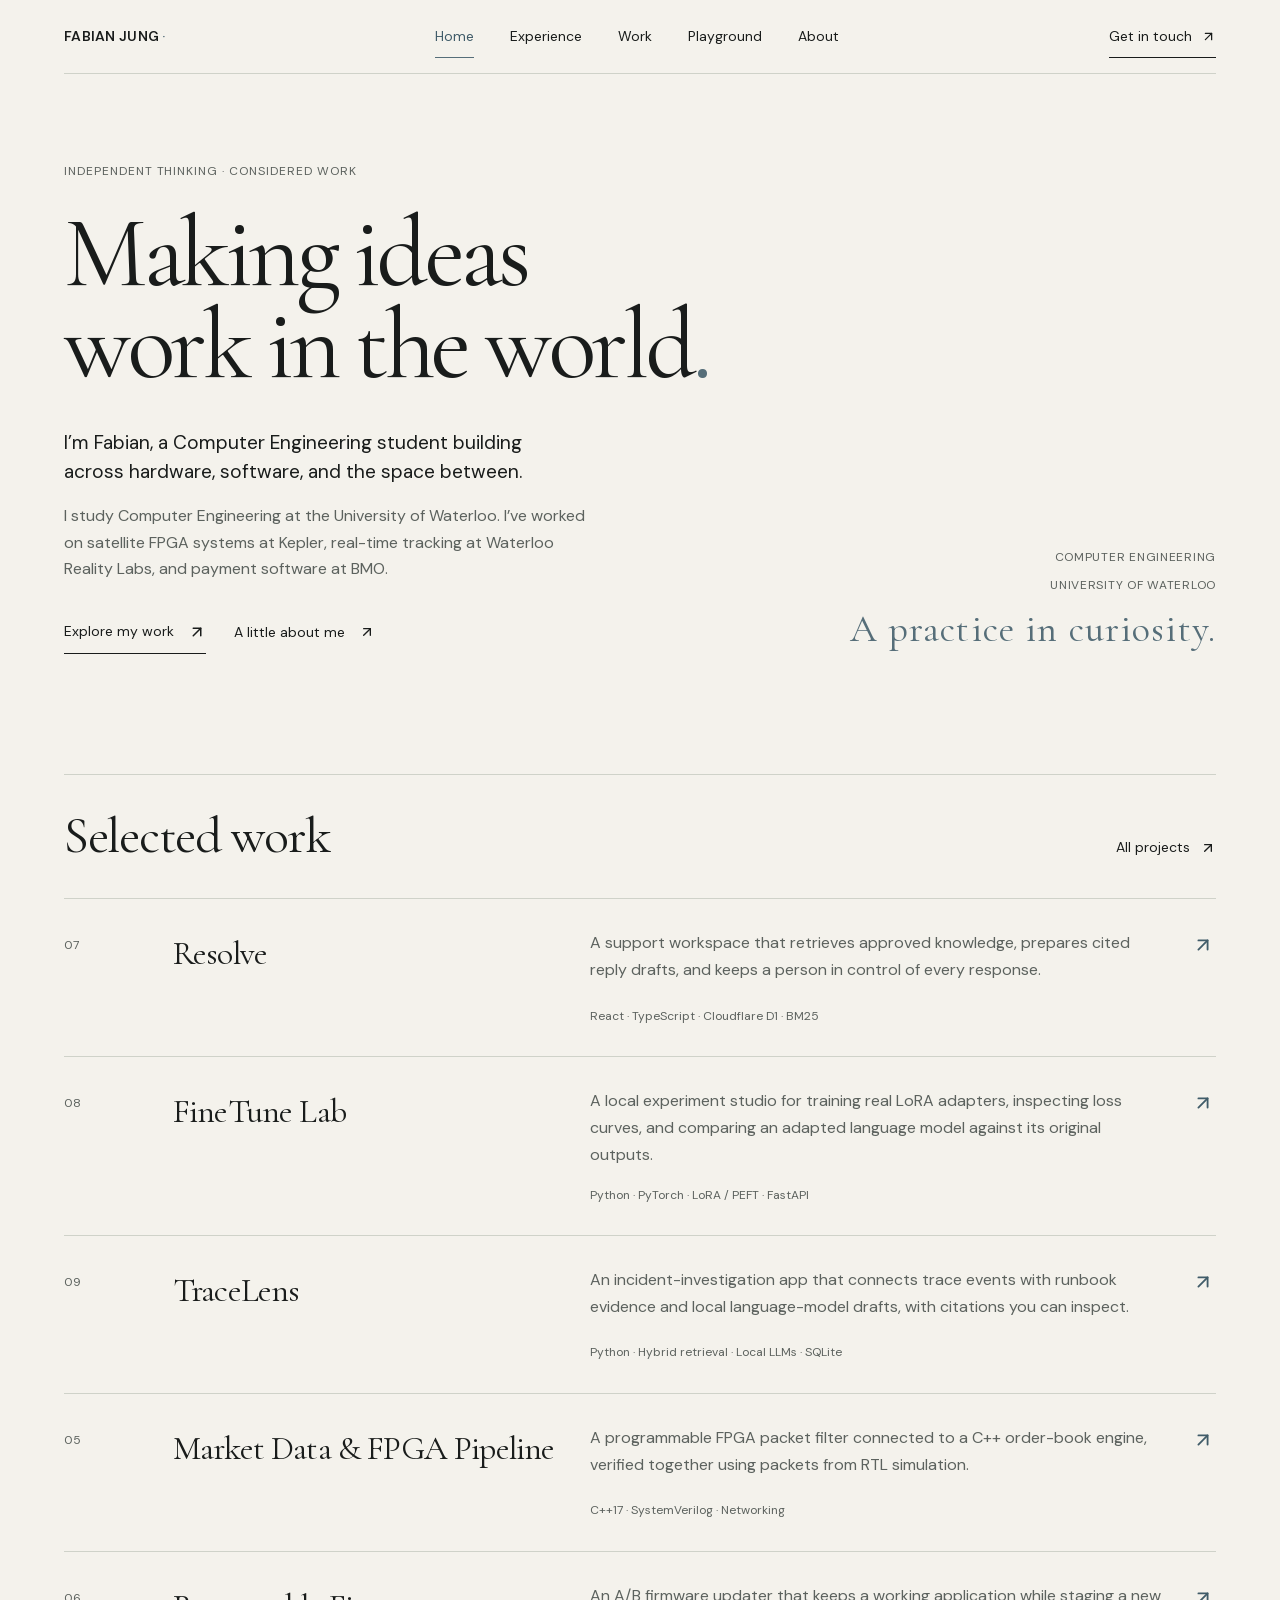
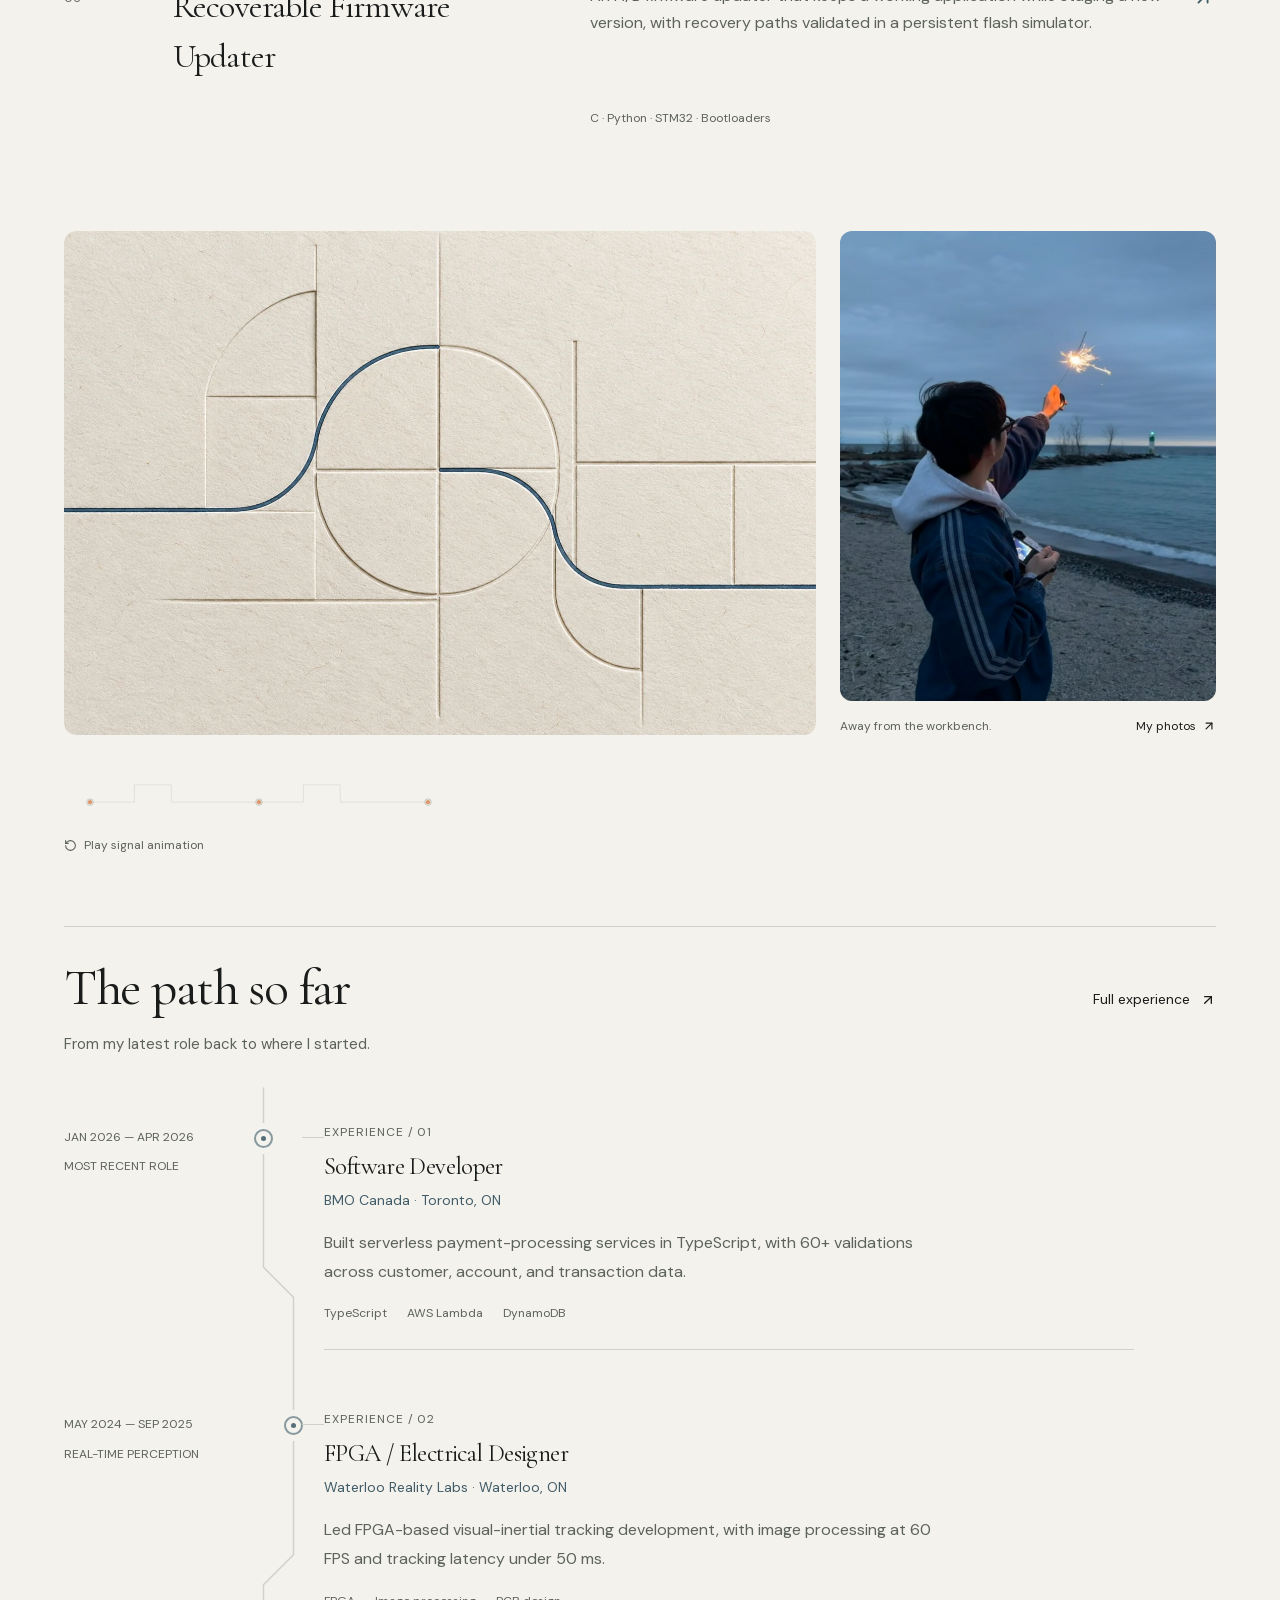
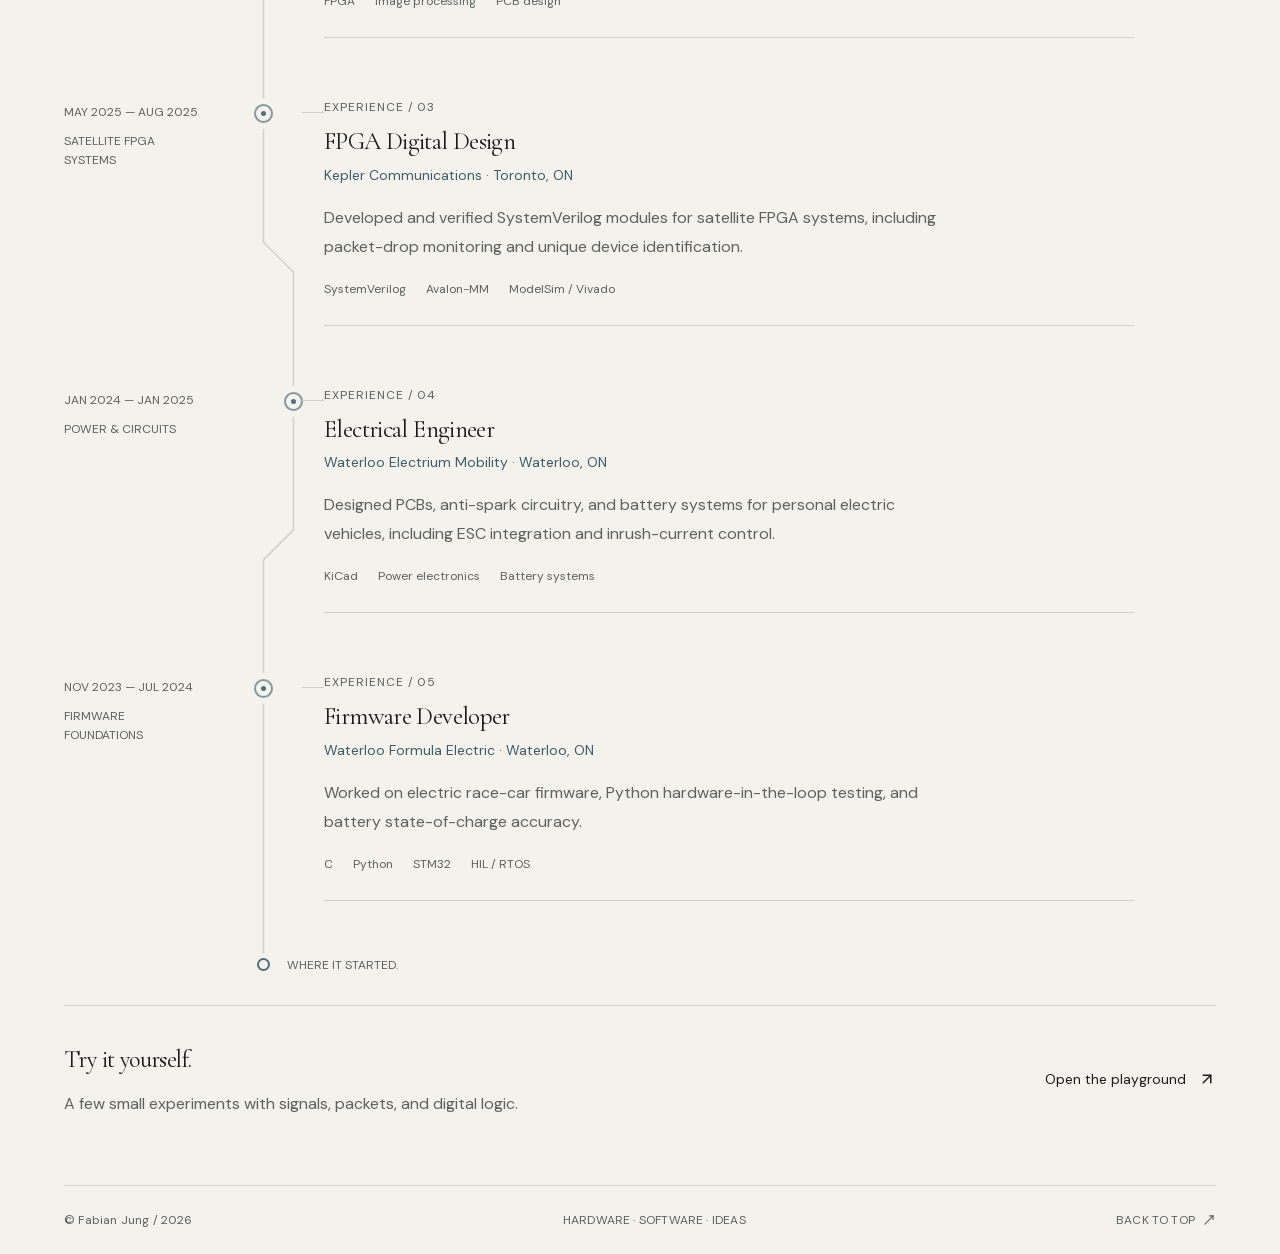
==== commit 50f783ea: "Publish portfolio website" ====
--- a/index.html
+++ b/index.html
@@ -1,4 +1,4 @@
-<!DOCTYPE html><html lang="en"><head><meta charSet="utf-8"/><meta name="viewport" content="width=device-width, initial-scale=1"/><link rel="stylesheet" href="/_next/static/css/index.BnGfjx31.css" data-rsc-css-href="/_next/static/css/index.BnGfjx31.css" data-precedence="vite-rsc/importer-resources"/><link rel="modulepreload" fetchPriority="low" href="/_next/static/chunks/index-DrpqkX0d.js"/><script src="/_next/static/chunks/rolldown-runtime-C60lm6uB.js" type="module" async=""></script><script src="/_next/static/chunks/framework-D_rUT4EX.js" type="module" async=""></script><link rel="modulepreload" href="/_next/static/chunks/layout-segment-context-BH0ze_VM.js" crossorigin=""/><link rel="modulepreload" href="/_next/static/chunks/PortfolioSite-DT0uEOO3.js" crossorigin=""/><title>Fabian Jung — Hardware &amp; Software</title><meta name="description" content="Fabian Jung’s portfolio: FPGA design, embedded systems, software, and interactive experiments. Computer Engineering at the University of Waterloo."/><script>Object.assign(((self[Symbol.for("vinext.navigationRuntime")]??={bootstrap:{routeManifest:null},functions:{}}).bootstrap.rsc??={rsc:[]}),{params:{},nav:{"pathname":"/","searchParams":[]}})</script><link rel="modulepreload" href="/_next/static/chunks/index-DrpqkX0d.js" />
+<!DOCTYPE html><html lang="en"><head><meta charSet="utf-8"/><meta name="viewport" content="width=device-width, initial-scale=1"/><link rel="stylesheet" href="/_next/static/css/index.CBdLgOE6.css" data-rsc-css-href="/_next/static/css/index.CBdLgOE6.css" data-precedence="vite-rsc/importer-resources"/><link rel="modulepreload" fetchPriority="low" href="/_next/static/chunks/index-CtotF9Bf.js"/><script src="/_next/static/chunks/rolldown-runtime-C60lm6uB.js" type="module" async=""></script><script src="/_next/static/chunks/framework-D_rUT4EX.js" type="module" async=""></script><link rel="modulepreload" href="/_next/static/chunks/layout-segment-context-DUofSRtv.js" crossorigin=""/><link rel="modulepreload" href="/_next/static/chunks/PortfolioSite-BLEkloia.js" crossorigin=""/><title>Fabian Jung — Hardware &amp; Software</title><meta name="description" content="Fabian Jung’s portfolio: FPGA design, embedded systems, software, and interactive experiments. Computer Engineering at the University of Waterloo."/><script>Object.assign(((self[Symbol.for("vinext.navigationRuntime")]??={bootstrap:{routeManifest:null},functions:{}}).bootstrap.rsc??={rsc:[]}),{params:{},nav:{"pathname":"/","searchParams":[]}})</script><link rel="modulepreload" href="/_next/static/chunks/index-CtotF9Bf.js" />
 <link rel="preload" href="/_next/static/_vinext_fonts/dm-sans-90624ee039aa/dm-sans-151a53ae.woff2" as="font" type="font/woff2" crossorigin />
 <link rel="preload" href="/_next/static/_vinext_fonts/cormorant-garamond-778ebce5b9a0/cormorant-garamond-d2127155.woff2" as="font" type="font/woff2" crossorigin />
 <link rel="preload" href="/_next/static/_vinext_fonts/geist-mono-00e989178794/geist-mono-013b2f2f.woff2" as="font" type="font/woff2" crossorigin />
@@ -161,4 +161,4 @@
 
 .__variable_geist_mono_0bm7fsx { --font-geist-mono: 'Geist Mono', 'Geist Mono Fallback'; }
 </style>
-</head><body class="__variable_dm_sans_0gbkl5i __variable_cormorant_garamond_02kad8g __variable_geist_mono_0bm7fsx antialiased"><div class="personal-system portfolio-site"><a class="skip-link" href="#portfolio-content">Skip to content</a><div class="site-tabs"><header class="site-header"><a class="identity" href="/"><span>Fabian Jung<span class="identity-dot"> ·</span></span></a><button class="mobile-menu-toggle" type="button" aria-controls="main-navigation" aria-expanded="false">Menu<!-- --> <span aria-hidden="true">☰</span></button><nav id="main-navigation" class="portfolio-navigation page-navigation" aria-label="Main navigation" data-open="false"><a href="/" aria-current="page">Home</a><a href="/experience/">Experience</a><a href="/projects/">Work</a><a href="/playground/">Playground</a><a href="/about/">About</a><span class="mobile-contact"><button type="button" tabindex="0" data-base-ui-click-trigger="" id="base-ui-_R_v6pi_" aria-haspopup="dialog" aria-expanded="false" data-slot="dialog-trigger" class="contact-trigger">Get in touch <svg xmlns="http://www.w3.org/2000/svg" width="15" height="15" viewBox="0 0 24 24" fill="none" stroke="currentColor" stroke-width="2" stroke-linecap="round" stroke-linejoin="round" class="lucide lucide-arrow-up-right" aria-hidden="true"><path d="M7 7h10v10"></path><path d="M7 17 17 7"></path></svg></button></span></nav><span class="desktop-contact"><button type="button" tabindex="0" data-base-ui-click-trigger="" id="base-ui-_R_7opi_" aria-haspopup="dialog" aria-expanded="false" data-slot="dialog-trigger" class="contact-trigger">Get in touch <svg xmlns="http://www.w3.org/2000/svg" width="15" height="15" viewBox="0 0 24 24" fill="none" stroke="currentColor" stroke-width="2" stroke-linecap="round" stroke-linejoin="round" class="lucide lucide-arrow-up-right" aria-hidden="true"><path d="M7 7h10v10"></path><path d="M7 17 17 7"></path></svg></button></span></header><main id="top"><div id="portfolio-content" tabindex="-1"></div><div class="home-overview"><section class="identity-hero" aria-labelledby="home-title"><div class="hero-story"><span class="eyebrow">INDEPENDENT THINKING · CONSIDERED WORK</span><h1 id="home-title">Making ideas<br/>work in the world<span>.</span></h1><p class="hero-lead">I’m Fabian, a Computer Engineering student building across hardware, software, and the space between.</p><p>I study Computer Engineering at the University of Waterloo. I’ve worked on satellite FPGA systems at Kepler, real-time tracking at Waterloo Reality Labs, and payment software at BMO.</p><div class="hero-actions"><a class="hero-primary" href="/projects/">Explore my work <svg xmlns="http://www.w3.org/2000/svg" width="18" height="18" viewBox="0 0 24 24" fill="none" stroke="currentColor" stroke-width="2" stroke-linecap="round" stroke-linejoin="round" class="lucide lucide-arrow-up-right" aria-hidden="true"><path d="M7 7h10v10"></path><path d="M7 17 17 7"></path></svg></a><a class="hero-secondary" href="/about/">A little about me <svg xmlns="http://www.w3.org/2000/svg" width="16" height="16" viewBox="0 0 24 24" fill="none" stroke="currentColor" stroke-width="2" stroke-linecap="round" stroke-linejoin="round" class="lucide lucide-arrow-up-right" aria-hidden="true"><path d="M7 7h10v10"></path><path d="M7 17 17 7"></path></svg></a></div><div class="hero-aside"><span>COMPUTER ENGINEERING</span><span>UNIVERSITY OF WATERLOO</span><strong>A practice in curiosity.</strong></div></div></section><section class="home-projects" aria-labelledby="home-projects-title"><div class="home-section-heading"><h2 id="home-projects-title">Selected work</h2><a href="/projects/">All projects <svg xmlns="http://www.w3.org/2000/svg" width="16" height="16" viewBox="0 0 24 24" fill="none" stroke="currentColor" stroke-width="2" stroke-linecap="round" stroke-linejoin="round" class="lucide lucide-arrow-up-right" aria-hidden="true"><path d="M7 7h10v10"></path><path d="M7 17 17 7"></path></svg></a></div><div class="work-list"><a class="work-row" href="/projects/#project-07"><span class="work-number">07</span><div><h3>Resolve</h3><p>A support workspace that retrieves approved knowledge, prepares cited reply drafts, and keeps a person in control of every response.</p><span class="work-tools">React · TypeScript · Cloudflare D1 · BM25</span></div><svg xmlns="http://www.w3.org/2000/svg" width="22" height="22" viewBox="0 0 24 24" fill="none" stroke="currentColor" stroke-width="2" stroke-linecap="round" stroke-linejoin="round" class="lucide lucide-arrow-up-right" aria-hidden="true"><path d="M7 7h10v10"></path><path d="M7 17 17 7"></path></svg></a><a class="work-row" href="/projects/#project-08"><span class="work-number">08</span><div><h3>FineTune Lab</h3><p>A local experiment studio for training real LoRA adapters, inspecting loss curves, and comparing an adapted language model against its original outputs.</p><span class="work-tools">Python · PyTorch · LoRA / PEFT · FastAPI</span></div><svg xmlns="http://www.w3.org/2000/svg" width="22" height="22" viewBox="0 0 24 24" fill="none" stroke="currentColor" stroke-width="2" stroke-linecap="round" stroke-linejoin="round" class="lucide lucide-arrow-up-right" aria-hidden="true"><path d="M7 7h10v10"></path><path d="M7 17 17 7"></path></svg></a><a class="work-row" href="/projects/#project-09"><span class="work-number">09</span><div><h3>TraceLens</h3><p>An incident-investigation app that connects trace events with runbook evidence and local language-model drafts, with citations you can inspect.</p><span class="work-tools">Python · Hybrid retrieval · Local LLMs · SQLite</span></div><svg xmlns="http://www.w3.org/2000/svg" width="22" height="22" viewBox="0 0 24 24" fill="none" stroke="currentColor" stroke-width="2" stroke-linecap="round" stroke-linejoin="round" class="lucide lucide-arrow-up-right" aria-hidden="true"><path d="M7 7h10v10"></path><path d="M7 17 17 7"></path></svg></a><a class="work-row" href="/projects/#project-05"><span class="work-number">05</span><div><h3>Market Data &amp; FPGA Pipeline</h3><p>A programmable FPGA packet filter connected to a C++ order-book engine, verified together using packets from RTL simulation.</p><span class="work-tools">C++17 · SystemVerilog · Networking</span></div><svg xmlns="http://www.w3.org/2000/svg" width="22" height="22" viewBox="0 0 24 24" fill="none" stroke="currentColor" stroke-width="2" stroke-linecap="round" stroke-linejoin="round" class="lucide lucide-arrow-up-right" aria-hidden="true"><path d="M7 7h10v10"></path><path d="M7 17 17 7"></path></svg></a><a class="work-row" href="/projects/#project-06"><span class="work-number">06</span><div><h3>Recoverable Firmware Updater</h3><p>An A/B firmware updater that keeps a working application while staging a new version, with recovery paths validated in a persistent flash simulator.</p><span class="work-tools">C · Python · STM32 · Bootloaders</span></div><svg xmlns="http://www.w3.org/2000/svg" width="22" height="22" viewBox="0 0 24 24" fill="none" stroke="currentColor" stroke-width="2" stroke-linecap="round" stroke-linejoin="round" class="lucide lucide-arrow-up-right" aria-hidden="true"><path d="M7 7h10v10"></path><path d="M7 17 17 7"></path></svg></a></div></section><div class="editorial-gallery"><div class="editorial-image" aria-hidden="true"><img src="/images/editorial-paper-lines.webp" alt="" width="1600" height="1000" loading="lazy" decoding="async" data-nimg="1"/></div><figure class="hero-portrait"><img src="/images/fabian-jung-profile.jpeg" alt="Fabian holding a sparkler by the water at dusk." width="1179" height="2042" loading="lazy" decoding="async" data-nimg="1"/><figcaption>Away from the workbench.<a href="https://photos.app.goo.gl/pTpAtcW9dGr8h4Qq7" target="_blank" rel="noopener noreferrer">My photos <svg xmlns="http://www.w3.org/2000/svg" width="14" height="14" viewBox="0 0 24 24" fill="none" stroke="currentColor" stroke-width="2" stroke-linecap="round" stroke-linejoin="round" class="lucide lucide-arrow-up-right" aria-hidden="true"><path d="M7 7h10v10"></path><path d="M7 17 17 7"></path></svg></a></figcaption></figure></div><div class="hero-signal"><picture><source media="(prefers-reduced-motion: reduce)" srcSet="/animations/signal-trace-still.svg"/><img src="/animations/signal-trace-still.svg" alt="An illustrated clock signal connecting three nodes." width="720" height="128" loading="lazy" decoding="async" data-nimg="1"/></picture><button type="button"><svg xmlns="http://www.w3.org/2000/svg" width="13" height="13" viewBox="0 0 24 24" fill="none" stroke="currentColor" stroke-width="2" stroke-linecap="round" stroke-linejoin="round" class="lucide lucide-rotate-ccw" aria-hidden="true"><path d="M3 12a9 9 0 1 0 9-9 9.75 9.75 0 0 0-6.74 2.74L3 8"></path><path d="M3 3v5h5"></path></svg> <!-- -->Play signal animation</button></div><section class="home-journey" id="journey" aria-labelledby="journey-title"><div class="home-section-heading"><div><h2 id="journey-title">The path so far</h2><p>From my latest role back to where I started.</p></div><a href="/experience/">Full experience <svg xmlns="http://www.w3.org/2000/svg" width="16" height="16" viewBox="0 0 24 24" fill="none" stroke="currentColor" stroke-width="2" stroke-linecap="round" stroke-linejoin="round" class="lucide lucide-arrow-up-right" aria-hidden="true"><path d="M7 7h10v10"></path><path d="M7 17 17 7"></path></svg></a></div><div class="circuit-timeline "><svg class="timeline-traces" aria-hidden="true"><path class="trace-ground" d=""></path><path class="trace-live" d="" pathLength="1" stroke-dasharray="1" stroke-dashoffset="1"></path></svg><ol class="timeline-stops"><li class="milestone"><div class="milestone-date"><span>JAN 2026 — APR 2026</span><span class="milestone-phase">MOST RECENT ROLE</span></div><span class="milestone-port" aria-hidden="true"><span></span></span><article class="milestone-content"><span class="eyebrow">EXPERIENCE / <!-- -->01</span><h3>Software Developer</h3><p class="milestone-organization">BMO Canada · Toronto, ON</p><p>Built serverless payment-processing services in TypeScript, with 60+ validations across customer, account, and transaction data.</p><div class="milestone-tags"><span>TypeScript</span><span>AWS Lambda</span><span>DynamoDB</span></div></article></li><li class="milestone"><div class="milestone-date"><span>MAY 2024 — SEP 2025</span><span class="milestone-phase">REAL-TIME PERCEPTION</span></div><span class="milestone-port" aria-hidden="true"><span></span></span><article class="milestone-content"><span class="eyebrow">EXPERIENCE / <!-- -->02</span><h3>FPGA / Electrical Designer</h3><p class="milestone-organization">Waterloo Reality Labs · Waterloo, ON</p><p>Led FPGA-based visual-inertial tracking development, with image processing at 60 FPS and tracking latency under 50 ms.</p><div class="milestone-tags"><span>FPGA</span><span>Image processing</span><span>PCB design</span></div></article></li><li class="milestone"><div class="milestone-date"><span>MAY 2025 — AUG 2025</span><span class="milestone-phase">SATELLITE FPGA SYSTEMS</span></div><span class="milestone-port" aria-hidden="true"><span></span></span><article class="milestone-content"><span class="eyebrow">EXPERIENCE / <!-- -->03</span><h3>FPGA Digital Design</h3><p class="milestone-organization">Kepler Communications · Toronto, ON</p><p>Developed and verified SystemVerilog modules for satellite FPGA systems, including packet-drop monitoring and unique device identification.</p><div class="milestone-tags"><span>SystemVerilog</span><span>Avalon-MM</span><span>ModelSim / Vivado</span></div></article></li><li class="milestone"><div class="milestone-date"><span>JAN 2024 — JAN 2025</span><span class="milestone-phase">POWER &amp; CIRCUITS</span></div><span class="milestone-port" aria-hidden="true"><span></span></span><article class="milestone-content"><span class="eyebrow">EXPERIENCE / <!-- -->04</span><h3>Electrical Engineer</h3><p class="milestone-organization">Waterloo Electrium Mobility · Waterloo, ON</p><p>Designed PCBs, anti-spark circuitry, and battery systems for personal electric vehicles, including ESC integration and inrush-current control.</p><div class="milestone-tags"><span>KiCad</span><span>Power electronics</span><span>Battery systems</span></div></article></li><li class="milestone"><div class="milestone-date"><span>NOV 2023 — JUL 2024</span><span class="milestone-phase">FIRMWARE FOUNDATIONS</span></div><span class="milestone-port" aria-hidden="true"><span></span></span><article class="milestone-content"><span class="eyebrow">EXPERIENCE / <!-- -->05</span><h3>Firmware Developer</h3><p class="milestone-organization">Waterloo Formula Electric · Waterloo, ON</p><p>Worked on electric race-car firmware, Python hardware-in-the-loop testing, and battery state-of-charge accuracy.</p><div class="milestone-tags"><span>C</span><span>Python</span><span>STM32</span><span>HIL / RTOS</span></div></article></li></ol><div class="timeline-end" style="left:0"><span class="timeline-end-dot"></span> WHERE IT STARTED.</div></div></section><div class="home-playground-note"><div><h2>Try it yourself.</h2><p>A few small experiments with signals, packets, and digital logic.</p></div><a href="/playground/">Open the playground <svg xmlns="http://www.w3.org/2000/svg" width="18" height="18" viewBox="0 0 24 24" fill="none" stroke="currentColor" stroke-width="2" stroke-linecap="round" stroke-linejoin="round" class="lucide lucide-arrow-up-right" aria-hidden="true"><path d="M7 7h10v10"></path><path d="M7 17 17 7"></path></svg></a></div></div></main></div><footer><span>© <!-- -->Fabian Jung<!-- --> / 2026</span><span>HARDWARE · SOFTWARE · IDEAS</span><a href="#top">BACK TO TOP <svg xmlns="http://www.w3.org/2000/svg" width="14" height="14" viewBox="0 0 24 24" fill="none" stroke="currentColor" stroke-width="2" stroke-linecap="round" stroke-linejoin="round" class="lucide lucide-move-up-right" aria-hidden="true"><path d="M13 5H19V11"></path><path d="M19 5L5 19"></path></svg></a></footer></div><script type="module" src="/_next/static/chunks/index-DrpqkX0d.js" id="_R_" async=""></script><script>((self[Symbol.for("vinext.navigationRuntime")]??={bootstrap:{routeManifest:null},functions:{}}).bootstrap.rsc??={rsc:[]}).rsc.push("0:{\"page:/\":\"$L1\",\"layout:/\":\"$L2\",\"route:/\":\"$L3\",\"__route\":\"route:/\",\"__interceptionContext\":null,\"__layoutIds\":[\"layout:/\"],\"__rootLayout\":\"/\",\"__bfcacheSegmentIdentities\":{\"layout:/\":\"[\\\"layout\\\",\\\"layout:/\\\",\\\"root-boundary:/\\\",\\\"\\\"]\",\"page:/\":\"[\\\"page\\\",\\\"page:/\\\",\\\"root-boundary:/\\\",\\\"\\\"]\"},\"__srcPage\":[\"page\"],\"__layoutFlags\":{\"layout:/\":\"s\"},\"__artifactCompatibility\":{\"schemaVersion\":1,\"graphVersion\":\"app-route-graph:1177fd80f83fa7b0\",\"deploymentVersion\":\"c28f5609-ab13-4026-94dd-eca0e0e5ee46\",\"appElementsSchemaVersion\":1,\"rscPayloadSchemaVersion\":1,\"rootBoundaryId\":\"/\",\"renderEpoch\":null}}\n")</script><script>((self[Symbol.for("vinext.navigationRuntime")]??={bootstrap:{routeManifest:null},functions:{}}).bootstrap.rsc??={rsc:[]}).rsc.push("4:I[\"30ebc4d9f285\",[],\"Children\",1]\n")</script><script>((self[Symbol.for("vinext.navigationRuntime")]??={bootstrap:{routeManifest:null},functions:{}}).bootstrap.rsc??={rsc:[]}).rsc.push("5:I[\"f2046c821a9d\",[],\"GlobalErrorBoundary\",1]\n")</script><script>((self[Symbol.for("vinext.navigationRuntime")]??={bootstrap:{routeManifest:null},functions:{}}).bootstrap.rsc??={rsc:[]}).rsc.push("6:I[\"b07d9d5089c3\",[],\"default\",1]\n")</script><script>((self[Symbol.for("vinext.navigationRuntime")]??={bootstrap:{routeManifest:null},functions:{}}).bootstrap.rsc??={rsc:[]}).rsc.push("7:I[\"f2046c821a9d\",[],\"ErrorBoundary\",1]\n")</script><script>((self[Symbol.for("vinext.navigationRuntime")]??={bootstrap:{routeManifest:null},functions:{}}).bootstrap.rsc??={rsc:[]}).rsc.push("8:I[\"78c2ae1e9d41\",[],\"LayoutSegmentProvider\",1]\n")</script><script>((self[Symbol.for("vinext.navigationRuntime")]??={bootstrap:{routeManifest:null},functions:{}}).bootstrap.rsc??={rsc:[]}).rsc.push("9:I[\"30ebc4d9f285\",[],\"Slot\",1]\n")</script><script>((self[Symbol.for("vinext.navigationRuntime")]??={bootstrap:{routeManifest:null},functions:{}}).bootstrap.rsc??={rsc:[]}).rsc.push("a:I[\"f2046c821a9d\",[],\"NotFoundBoundary\",1]\n")</script><script>((self[Symbol.for("vinext.navigationRuntime")]??={bootstrap:{routeManifest:null},functions:{}}).bootstrap.rsc??={rsc:[]}).rsc.push("b:I[\"e6d2bc8fb0a8\",[],\"AppRouterScrollTarget\",1]\n")</script><script>((self[Symbol.for("vinext.navigationRuntime")]??={bootstrap:{routeManifest:null},functions:{}}).bootstrap.rsc??={rsc:[]}).rsc.push("c:I[\"f2046c821a9d\",[],\"RedirectBoundary\",1]\n")</script><script>((self[Symbol.for("vinext.navigationRuntime")]??={bootstrap:{routeManifest:null},functions:{}}).bootstrap.rsc??={rsc:[]}).rsc.push(":HL[\"/_next/static/css/index.BnGfjx31.css\",\"style\"     ]\n")</script><script>((self[Symbol.for("vinext.navigationRuntime")]??={bootstrap:{routeManifest:null},functions:{}}).bootstrap.rsc??={rsc:[]}).rsc.push("2:[[[\"$\",\"link\",\"css:/_next/static/css/index.BnGfjx31.css\",{\"rel\":\"stylesheet\",\"precedence\":\"vite-rsc/importer-resources\",\"href\":\"/_next/static/css/index.BnGfjx31.css\",\"data-rsc-css-href\":\"/_next/static/css/index.BnGfjx31.css\"}],\"$undefined\"],[\"$\",\"html\",null,{\"lang\":\"en\",\"children\":[\"$\",\"body\",null,{\"className\":\"__variable_dm_sans_0gbkl5i __variable_cormorant_garamond_02kad8g __variable_geist_mono_0bm7fsx antialiased\",\"children\":[\"$\",\"$L4\",null,{}]}]}]]\n")</script><script>((self[Symbol.for("vinext.navigationRuntime")]??={bootstrap:{routeManifest:null},functions:{}}).bootstrap.rsc??={rsc:[]}).rsc.push("3:[[[\"$\",\"meta\",null,{\"charSet\":\"utf-8\"}],[[\"$\",\"title\",\"0\",{\"children\":\"Fabian Jung — Hardware \u0026 Software\"}],[\"$\",\"meta\",\"1\",{\"name\":\"description\",\"content\":\"Fabian Jung’s portfolio: FPGA design, embedded systems, software, and interactive experiments. Computer Engineering at the University of Waterloo.\"}]],[[\"$\",\"meta\",\"0\",{\"name\":\"viewport\",\"content\":\"width=device-width, initial-scale=1\"}]]],[\"$\",\"$L5\",null,{\"fallback\":\"$6\",\"children\":[\"$\",\"$L7\",null,{\"fallback\":\"$6\",\"children\":[\"$\",\"$L8\",null,{\"providerId\":\"layout:/\",\"segmentMap\":{\"children\":[]},\"children\":[\"$\",\"$L9\",null,{\"id\":\"layout:/\",\"parallelSlots\":\"$undefined\",\"children\":[\"$\",\"$La\",null,{\"resetKey\":\"\",\"fallback\":[[\"$\",\"title\",null,{\"children\":\"404: This page could not be found.\"}],[\"$\",\"div\",null,{\"style\":{\"fontFamily\":\"system-ui,\\\"Segoe UI\\\",Roboto,Helvetica,Arial,sans-serif,\\\"Apple Color Emoji\\\",\\\"Segoe UI Emoji\\\"\",\"height\":\"100vh\",\"textAlign\":\"center\",\"display\":\"flex\",\"flexDirection\":\"column\",\"alignItems\":\"center\",\"justifyContent\":\"center\"},\"children\":[\"$\",\"div\",null,{\"children\":[[\"$\",\"style\",null,{\"dangerouslySetInnerHTML\":{\"__html\":\"body{color:#000;background:#fff;margin:0}.next-error-h1{border-right:1px solid rgba(0,0,0,.3)}@media (prefers-color-scheme:dark){body{color:#fff;background:#000}.next-error-h1{border-right:1px solid rgba(255,255,255,.3)}}\"}}],[\"$\",\"h1\",null,{\"className\":\"next-error-h1\",\"style\":{\"display\":\"inline-block\",\"margin\":\"0 20px 0 0\",\"padding\":\"0 23px 0 0\",\"fontSize\":24,\"fontWeight\":500,\"verticalAlign\":\"top\",\"lineHeight\":\"49px\"},\"children\":404}],[\"$\",\"div\",null,{\"style\":{\"display\":\"inline-block\"},\"children\":[\"$\",\"h2\",null,{\"style\":{\"fontSize\":14,\"fontWeight\":400,\"lineHeight\":\"49px\",\"margin\":0},\"children\":\"This page could not be found.\"}]}]]}]}]],\"children\":[\"$\",\"$Lb\",null,{\"children\":[\"$\",\"$Lc\",null,{\"children\":[[\"$\",\"$L8\",null,{\"providerId\":\"page:/\",\"segmentMap\":{\"children\":[\"__PAGE__\"]},\"children\":[\"$\",\"$L9\",null,{\"id\":\"page:/\"}]}],null]}]}]}]}]}]}]}],null,null]\n")</script><script>((self[Symbol.for("vinext.navigationRuntime")]??={bootstrap:{routeManifest:null},functions:{}}).bootstrap.rsc??={rsc:[]}).rsc.push("d:I[\"ef8b083fa739\",[],\"default\",1]\n")</script><script>((self[Symbol.for("vinext.navigationRuntime")]??={bootstrap:{routeManifest:null},functions:{}}).bootstrap.rsc??={rsc:[]}).rsc.push("1:[\"$\",\"$Ld\",null,{\"section\":\"home\"}]\n")</script><script>Object.assign(((self[Symbol.for("vinext.navigationRuntime")]??={bootstrap:{routeManifest:null},functions:{}}).bootstrap.rsc??={rsc:[]}),{"initialCacheKind":"static"});((self[Symbol.for("vinext.navigationRuntime")]??={bootstrap:{routeManifest:null},functions:{}}).bootstrap.rsc??={rsc:[]}).done=true</script></body></html>+</head><body class="__variable_dm_sans_0gbkl5i __variable_cormorant_garamond_02kad8g __variable_geist_mono_0bm7fsx antialiased"><div class="personal-system portfolio-site"><a class="skip-link" href="#portfolio-content">Skip to content</a><div class="site-tabs"><header class="site-header"><a class="identity" href="/"><span>Fabian Jung<span class="identity-dot"> ·</span></span></a><button class="mobile-menu-toggle" type="button" aria-controls="main-navigation" aria-expanded="false">Menu<!-- --> <span aria-hidden="true">☰</span></button><nav id="main-navigation" class="portfolio-navigation page-navigation" aria-label="Main navigation" data-open="false"><a href="/" aria-current="page">Home</a><a href="/experience/">Experience</a><a href="/projects/">Work</a><a href="/playground/">Playground</a><a href="/about/">About</a><span class="mobile-contact"><button type="button" tabindex="0" data-base-ui-click-trigger="" id="base-ui-_R_v6pi_" aria-haspopup="dialog" aria-expanded="false" data-slot="dialog-trigger" class="contact-trigger">Get in touch <svg xmlns="http://www.w3.org/2000/svg" width="15" height="15" viewBox="0 0 24 24" fill="none" stroke="currentColor" stroke-width="2" stroke-linecap="round" stroke-linejoin="round" class="lucide lucide-arrow-up-right" aria-hidden="true"><path d="M7 7h10v10"></path><path d="M7 17 17 7"></path></svg></button></span></nav><span class="desktop-contact"><button type="button" tabindex="0" data-base-ui-click-trigger="" id="base-ui-_R_7opi_" aria-haspopup="dialog" aria-expanded="false" data-slot="dialog-trigger" class="contact-trigger">Get in touch <svg xmlns="http://www.w3.org/2000/svg" width="15" height="15" viewBox="0 0 24 24" fill="none" stroke="currentColor" stroke-width="2" stroke-linecap="round" stroke-linejoin="round" class="lucide lucide-arrow-up-right" aria-hidden="true"><path d="M7 7h10v10"></path><path d="M7 17 17 7"></path></svg></button></span></header><main id="top"><div id="portfolio-content" tabindex="-1"></div><div class="home-overview"><section class="identity-hero" aria-labelledby="home-title"><div class="hero-story"><span class="eyebrow">INDEPENDENT THINKING · CONSIDERED WORK</span><h1 id="home-title">Making ideas<br/>work in the world<span>.</span></h1><p class="hero-lead">I’m Fabian, a Computer Engineering student building across hardware, software, and the space between.</p><p>I study Computer Engineering at the University of Waterloo. I’ve worked on satellite FPGA systems at Kepler, real-time tracking at Waterloo Reality Labs, and payment software at BMO.</p><div class="hero-actions"><a class="hero-primary" href="/projects/">Explore my work <svg xmlns="http://www.w3.org/2000/svg" width="18" height="18" viewBox="0 0 24 24" fill="none" stroke="currentColor" stroke-width="2" stroke-linecap="round" stroke-linejoin="round" class="lucide lucide-arrow-up-right" aria-hidden="true"><path d="M7 7h10v10"></path><path d="M7 17 17 7"></path></svg></a><a class="hero-secondary" href="/about/">A little about me <svg xmlns="http://www.w3.org/2000/svg" width="16" height="16" viewBox="0 0 24 24" fill="none" stroke="currentColor" stroke-width="2" stroke-linecap="round" stroke-linejoin="round" class="lucide lucide-arrow-up-right" aria-hidden="true"><path d="M7 7h10v10"></path><path d="M7 17 17 7"></path></svg></a></div><div class="hero-aside"><span>COMPUTER ENGINEERING</span><span>UNIVERSITY OF WATERLOO</span><strong>A practice in curiosity.</strong></div></div></section><section class="home-projects" aria-labelledby="home-projects-title"><div class="home-section-heading"><h2 id="home-projects-title">Selected work</h2><a href="/projects/">All projects <svg xmlns="http://www.w3.org/2000/svg" width="16" height="16" viewBox="0 0 24 24" fill="none" stroke="currentColor" stroke-width="2" stroke-linecap="round" stroke-linejoin="round" class="lucide lucide-arrow-up-right" aria-hidden="true"><path d="M7 7h10v10"></path><path d="M7 17 17 7"></path></svg></a></div><div class="work-list"><a class="work-row" href="/projects/#project-07"><span class="work-number">07</span><div><h3>Resolve</h3><p>A support workspace that retrieves approved knowledge, prepares cited reply drafts, and keeps a person in control of every response.</p><span class="work-tools">React · TypeScript · Cloudflare D1 · BM25</span></div><svg xmlns="http://www.w3.org/2000/svg" width="22" height="22" viewBox="0 0 24 24" fill="none" stroke="currentColor" stroke-width="2" stroke-linecap="round" stroke-linejoin="round" class="lucide lucide-arrow-up-right" aria-hidden="true"><path d="M7 7h10v10"></path><path d="M7 17 17 7"></path></svg></a><a class="work-row" href="/projects/#project-08"><span class="work-number">08</span><div><h3>FineTune Lab</h3><p>A local experiment studio for training real LoRA adapters, inspecting loss curves, and comparing an adapted language model against its original outputs.</p><span class="work-tools">Python · PyTorch · LoRA / PEFT · FastAPI</span></div><svg xmlns="http://www.w3.org/2000/svg" width="22" height="22" viewBox="0 0 24 24" fill="none" stroke="currentColor" stroke-width="2" stroke-linecap="round" stroke-linejoin="round" class="lucide lucide-arrow-up-right" aria-hidden="true"><path d="M7 7h10v10"></path><path d="M7 17 17 7"></path></svg></a><a class="work-row" href="/projects/#project-09"><span class="work-number">09</span><div><h3>TraceLens</h3><p>An incident-investigation app that connects trace events with runbook evidence and local language-model drafts, with citations you can inspect.</p><span class="work-tools">Python · Hybrid retrieval · Local LLMs · SQLite</span></div><svg xmlns="http://www.w3.org/2000/svg" width="22" height="22" viewBox="0 0 24 24" fill="none" stroke="currentColor" stroke-width="2" stroke-linecap="round" stroke-linejoin="round" class="lucide lucide-arrow-up-right" aria-hidden="true"><path d="M7 7h10v10"></path><path d="M7 17 17 7"></path></svg></a><a class="work-row" href="/projects/#project-05"><span class="work-number">05</span><div><h3>Market Data &amp; FPGA Pipeline</h3><p>A programmable FPGA packet filter connected to a C++ order-book engine, verified together using packets from RTL simulation.</p><span class="work-tools">C++17 · SystemVerilog · Networking</span></div><svg xmlns="http://www.w3.org/2000/svg" width="22" height="22" viewBox="0 0 24 24" fill="none" stroke="currentColor" stroke-width="2" stroke-linecap="round" stroke-linejoin="round" class="lucide lucide-arrow-up-right" aria-hidden="true"><path d="M7 7h10v10"></path><path d="M7 17 17 7"></path></svg></a><a class="work-row" href="/projects/#project-06"><span class="work-number">06</span><div><h3>Recoverable Firmware Updater</h3><p>An A/B firmware updater that keeps a working application while staging a new version, with recovery paths validated in a persistent flash simulator.</p><span class="work-tools">C · Python · STM32 · Bootloaders</span></div><svg xmlns="http://www.w3.org/2000/svg" width="22" height="22" viewBox="0 0 24 24" fill="none" stroke="currentColor" stroke-width="2" stroke-linecap="round" stroke-linejoin="round" class="lucide lucide-arrow-up-right" aria-hidden="true"><path d="M7 7h10v10"></path><path d="M7 17 17 7"></path></svg></a></div></section><div class="editorial-gallery"><div class="editorial-image" aria-hidden="true"><img src="/images/editorial-paper-lines.webp" alt="" width="1600" height="1000" loading="lazy" decoding="async" data-nimg="1"/></div><figure class="hero-portrait"><img src="/images/fabian-jung-profile.jpeg" alt="Fabian holding a sparkler by the water at dusk." width="1179" height="2042" loading="lazy" decoding="async" data-nimg="1"/><figcaption>Away from the workbench.<a href="https://photos.app.goo.gl/pTpAtcW9dGr8h4Qq7" target="_blank" rel="noopener noreferrer">My photos <svg xmlns="http://www.w3.org/2000/svg" width="14" height="14" viewBox="0 0 24 24" fill="none" stroke="currentColor" stroke-width="2" stroke-linecap="round" stroke-linejoin="round" class="lucide lucide-arrow-up-right" aria-hidden="true"><path d="M7 7h10v10"></path><path d="M7 17 17 7"></path></svg></a></figcaption></figure></div><div class="hero-signal"><picture><source media="(prefers-reduced-motion: reduce)" srcSet="/animations/signal-trace-still.svg"/><img src="/animations/signal-trace-still.svg" alt="An illustrated clock signal connecting three nodes." width="720" height="128" loading="lazy" decoding="async" data-nimg="1"/></picture><button type="button"><svg xmlns="http://www.w3.org/2000/svg" width="13" height="13" viewBox="0 0 24 24" fill="none" stroke="currentColor" stroke-width="2" stroke-linecap="round" stroke-linejoin="round" class="lucide lucide-rotate-ccw" aria-hidden="true"><path d="M3 12a9 9 0 1 0 9-9 9.75 9.75 0 0 0-6.74 2.74L3 8"></path><path d="M3 3v5h5"></path></svg> <!-- -->Play signal animation</button></div><section class="home-journey" id="journey" aria-labelledby="journey-title"><div class="home-section-heading"><div><h2 id="journey-title">The path so far</h2><p>From my latest role back to where I started.</p></div><a href="/experience/">Full experience <svg xmlns="http://www.w3.org/2000/svg" width="16" height="16" viewBox="0 0 24 24" fill="none" stroke="currentColor" stroke-width="2" stroke-linecap="round" stroke-linejoin="round" class="lucide lucide-arrow-up-right" aria-hidden="true"><path d="M7 7h10v10"></path><path d="M7 17 17 7"></path></svg></a></div><div class="circuit-timeline "><svg class="timeline-traces" aria-hidden="true"><path class="trace-ground" d=""></path><path class="trace-live" d="" pathLength="1" stroke-dasharray="1" stroke-dashoffset="1"></path></svg><ol class="timeline-stops"><li class="milestone"><div class="milestone-date"><span>JAN 2026 — APR 2026</span><span class="milestone-phase">MOST RECENT ROLE</span></div><span class="milestone-port" aria-hidden="true"><span></span></span><article class="milestone-content"><span class="eyebrow">EXPERIENCE / <!-- -->01</span><h3>Software Developer</h3><p class="milestone-organization">BMO Canada · Toronto, ON</p><p>Built serverless payment-processing services in TypeScript, with 60+ validations across customer, account, and transaction data.</p><div class="milestone-tags"><span>TypeScript</span><span>AWS Lambda</span><span>DynamoDB</span></div></article></li><li class="milestone"><div class="milestone-date"><span>MAY 2024 — SEP 2025</span><span class="milestone-phase">REAL-TIME PERCEPTION</span></div><span class="milestone-port" aria-hidden="true"><span></span></span><article class="milestone-content"><span class="eyebrow">EXPERIENCE / <!-- -->02</span><h3>FPGA / Electrical Designer</h3><p class="milestone-organization">Waterloo Reality Labs · Waterloo, ON</p><p>Led FPGA-based visual-inertial tracking development, with image processing at 60 FPS and tracking latency under 50 ms.</p><div class="milestone-tags"><span>FPGA</span><span>Image processing</span><span>PCB design</span></div></article></li><li class="milestone"><div class="milestone-date"><span>MAY 2025 — AUG 2025</span><span class="milestone-phase">SATELLITE FPGA SYSTEMS</span></div><span class="milestone-port" aria-hidden="true"><span></span></span><article class="milestone-content"><span class="eyebrow">EXPERIENCE / <!-- -->03</span><h3>FPGA Digital Design</h3><p class="milestone-organization">Kepler Communications · Toronto, ON</p><p>Developed and verified SystemVerilog modules for satellite FPGA systems, including packet-drop monitoring and unique device identification.</p><div class="milestone-tags"><span>SystemVerilog</span><span>Avalon-MM</span><span>ModelSim / Vivado</span></div></article></li><li class="milestone"><div class="milestone-date"><span>JAN 2024 — JAN 2025</span><span class="milestone-phase">POWER &amp; CIRCUITS</span></div><span class="milestone-port" aria-hidden="true"><span></span></span><article class="milestone-content"><span class="eyebrow">EXPERIENCE / <!-- -->04</span><h3>Electrical Engineer</h3><p class="milestone-organization">Waterloo Electrium Mobility · Waterloo, ON</p><p>Designed PCBs, anti-spark circuitry, and battery systems for personal electric vehicles, including ESC integration and inrush-current control.</p><div class="milestone-tags"><span>KiCad</span><span>Power electronics</span><span>Battery systems</span></div></article></li><li class="milestone"><div class="milestone-date"><span>NOV 2023 — JUL 2024</span><span class="milestone-phase">FIRMWARE FOUNDATIONS</span></div><span class="milestone-port" aria-hidden="true"><span></span></span><article class="milestone-content"><span class="eyebrow">EXPERIENCE / <!-- -->05</span><h3>Firmware Developer</h3><p class="milestone-organization">Waterloo Formula Electric · Waterloo, ON</p><p>Worked on electric race-car firmware, Python hardware-in-the-loop testing, and battery state-of-charge accuracy.</p><div class="milestone-tags"><span>C</span><span>Python</span><span>STM32</span><span>HIL / RTOS</span></div></article></li></ol><div class="timeline-end" style="left:0"><span class="timeline-end-dot"></span> WHERE IT STARTED.</div></div></section><div class="home-playground-note"><div><h2>Try it yourself.</h2><p>A few small experiments with signals, packets, and digital logic.</p></div><a href="/playground/">Open the playground <svg xmlns="http://www.w3.org/2000/svg" width="18" height="18" viewBox="0 0 24 24" fill="none" stroke="currentColor" stroke-width="2" stroke-linecap="round" stroke-linejoin="round" class="lucide lucide-arrow-up-right" aria-hidden="true"><path d="M7 7h10v10"></path><path d="M7 17 17 7"></path></svg></a></div></div></main></div><footer><span>© <!-- -->Fabian Jung<!-- --> / 2026</span><span>HARDWARE · SOFTWARE · IDEAS</span><a href="#top">BACK TO TOP <svg xmlns="http://www.w3.org/2000/svg" width="14" height="14" viewBox="0 0 24 24" fill="none" stroke="currentColor" stroke-width="2" stroke-linecap="round" stroke-linejoin="round" class="lucide lucide-move-up-right" aria-hidden="true"><path d="M13 5H19V11"></path><path d="M19 5L5 19"></path></svg></a></footer></div><script type="module" src="/_next/static/chunks/index-CtotF9Bf.js" id="_R_" async=""></script><script>((self[Symbol.for("vinext.navigationRuntime")]??={bootstrap:{routeManifest:null},functions:{}}).bootstrap.rsc??={rsc:[]}).rsc.push("0:{\"page:/\":\"$L1\",\"layout:/\":\"$L2\",\"route:/\":\"$L3\",\"__route\":\"route:/\",\"__interceptionContext\":null,\"__layoutIds\":[\"layout:/\"],\"__rootLayout\":\"/\",\"__bfcacheSegmentIdentities\":{\"layout:/\":\"[\\\"layout\\\",\\\"layout:/\\\",\\\"root-boundary:/\\\",\\\"\\\"]\",\"page:/\":\"[\\\"page\\\",\\\"page:/\\\",\\\"root-boundary:/\\\",\\\"\\\"]\"},\"__srcPage\":[\"page\"],\"__layoutFlags\":{\"layout:/\":\"s\"},\"__artifactCompatibility\":{\"schemaVersion\":1,\"graphVersion\":\"app-route-graph:1177fd80f83fa7b0\",\"deploymentVersion\":\"eb249217-cf4d-43a5-9798-51716a34a181\",\"appElementsSchemaVersion\":1,\"rscPayloadSchemaVersion\":1,\"rootBoundaryId\":\"/\",\"renderEpoch\":null}}\n")</script><script>((self[Symbol.for("vinext.navigationRuntime")]??={bootstrap:{routeManifest:null},functions:{}}).bootstrap.rsc??={rsc:[]}).rsc.push("4:I[\"30ebc4d9f285\",[],\"Children\",1]\n")</script><script>((self[Symbol.for("vinext.navigationRuntime")]??={bootstrap:{routeManifest:null},functions:{}}).bootstrap.rsc??={rsc:[]}).rsc.push("5:I[\"f2046c821a9d\",[],\"GlobalErrorBoundary\",1]\n")</script><script>((self[Symbol.for("vinext.navigationRuntime")]??={bootstrap:{routeManifest:null},functions:{}}).bootstrap.rsc??={rsc:[]}).rsc.push("6:I[\"b07d9d5089c3\",[],\"default\",1]\n")</script><script>((self[Symbol.for("vinext.navigationRuntime")]??={bootstrap:{routeManifest:null},functions:{}}).bootstrap.rsc??={rsc:[]}).rsc.push("7:I[\"f2046c821a9d\",[],\"ErrorBoundary\",1]\n")</script><script>((self[Symbol.for("vinext.navigationRuntime")]??={bootstrap:{routeManifest:null},functions:{}}).bootstrap.rsc??={rsc:[]}).rsc.push("8:I[\"78c2ae1e9d41\",[],\"LayoutSegmentProvider\",1]\n")</script><script>((self[Symbol.for("vinext.navigationRuntime")]??={bootstrap:{routeManifest:null},functions:{}}).bootstrap.rsc??={rsc:[]}).rsc.push("9:I[\"30ebc4d9f285\",[],\"Slot\",1]\n")</script><script>((self[Symbol.for("vinext.navigationRuntime")]??={bootstrap:{routeManifest:null},functions:{}}).bootstrap.rsc??={rsc:[]}).rsc.push("a:I[\"f2046c821a9d\",[],\"NotFoundBoundary\",1]\n")</script><script>((self[Symbol.for("vinext.navigationRuntime")]??={bootstrap:{routeManifest:null},functions:{}}).bootstrap.rsc??={rsc:[]}).rsc.push("b:I[\"e6d2bc8fb0a8\",[],\"AppRouterScrollTarget\",1]\n")</script><script>((self[Symbol.for("vinext.navigationRuntime")]??={bootstrap:{routeManifest:null},functions:{}}).bootstrap.rsc??={rsc:[]}).rsc.push("c:I[\"f2046c821a9d\",[],\"RedirectBoundary\",1]\n")</script><script>((self[Symbol.for("vinext.navigationRuntime")]??={bootstrap:{routeManifest:null},functions:{}}).bootstrap.rsc??={rsc:[]}).rsc.push(":HL[\"/_next/static/css/index.CBdLgOE6.css\",\"style\"     ]\n")</script><script>((self[Symbol.for("vinext.navigationRuntime")]??={bootstrap:{routeManifest:null},functions:{}}).bootstrap.rsc??={rsc:[]}).rsc.push("2:[[[\"$\",\"link\",\"css:/_next/static/css/index.CBdLgOE6.css\",{\"rel\":\"stylesheet\",\"precedence\":\"vite-rsc/importer-resources\",\"href\":\"/_next/static/css/index.CBdLgOE6.css\",\"data-rsc-css-href\":\"/_next/static/css/index.CBdLgOE6.css\"}],\"$undefined\"],[\"$\",\"html\",null,{\"lang\":\"en\",\"children\":[\"$\",\"body\",null,{\"className\":\"__variable_dm_sans_0gbkl5i __variable_cormorant_garamond_02kad8g __variable_geist_mono_0bm7fsx antialiased\",\"children\":[\"$\",\"$L4\",null,{}]}]}]]\n")</script><script>((self[Symbol.for("vinext.navigationRuntime")]??={bootstrap:{routeManifest:null},functions:{}}).bootstrap.rsc??={rsc:[]}).rsc.push("3:[[[\"$\",\"meta\",null,{\"charSet\":\"utf-8\"}],[[\"$\",\"title\",\"0\",{\"children\":\"Fabian Jung — Hardware \u0026 Software\"}],[\"$\",\"meta\",\"1\",{\"name\":\"description\",\"content\":\"Fabian Jung’s portfolio: FPGA design, embedded systems, software, and interactive experiments. Computer Engineering at the University of Waterloo.\"}]],[[\"$\",\"meta\",\"0\",{\"name\":\"viewport\",\"content\":\"width=device-width, initial-scale=1\"}]]],[\"$\",\"$L5\",null,{\"fallback\":\"$6\",\"children\":[\"$\",\"$L7\",null,{\"fallback\":\"$6\",\"children\":[\"$\",\"$L8\",null,{\"providerId\":\"layout:/\",\"segmentMap\":{\"children\":[]},\"children\":[\"$\",\"$L9\",null,{\"id\":\"layout:/\",\"parallelSlots\":\"$undefined\",\"children\":[\"$\",\"$La\",null,{\"resetKey\":\"\",\"fallback\":[[\"$\",\"title\",null,{\"children\":\"404: This page could not be found.\"}],[\"$\",\"div\",null,{\"style\":{\"fontFamily\":\"system-ui,\\\"Segoe UI\\\",Roboto,Helvetica,Arial,sans-serif,\\\"Apple Color Emoji\\\",\\\"Segoe UI Emoji\\\"\",\"height\":\"100vh\",\"textAlign\":\"center\",\"display\":\"flex\",\"flexDirection\":\"column\",\"alignItems\":\"center\",\"justifyContent\":\"center\"},\"children\":[\"$\",\"div\",null,{\"children\":[[\"$\",\"style\",null,{\"dangerouslySetInnerHTML\":{\"__html\":\"body{color:#000;background:#fff;margin:0}.next-error-h1{border-right:1px solid rgba(0,0,0,.3)}@media (prefers-color-scheme:dark){body{color:#fff;background:#000}.next-error-h1{border-right:1px solid rgba(255,255,255,.3)}}\"}}],[\"$\",\"h1\",null,{\"className\":\"next-error-h1\",\"style\":{\"display\":\"inline-block\",\"margin\":\"0 20px 0 0\",\"padding\":\"0 23px 0 0\",\"fontSize\":24,\"fontWeight\":500,\"verticalAlign\":\"top\",\"lineHeight\":\"49px\"},\"children\":404}],[\"$\",\"div\",null,{\"style\":{\"display\":\"inline-block\"},\"children\":[\"$\",\"h2\",null,{\"style\":{\"fontSize\":14,\"fontWeight\":400,\"lineHeight\":\"49px\",\"margin\":0},\"children\":\"This page could not be found.\"}]}]]}]}]],\"children\":[\"$\",\"$Lb\",null,{\"children\":[\"$\",\"$Lc\",null,{\"children\":[[\"$\",\"$L8\",null,{\"providerId\":\"page:/\",\"segmentMap\":{\"children\":[\"__PAGE__\"]},\"children\":[\"$\",\"$L9\",null,{\"id\":\"page:/\"}]}],null]}]}]}]}]}]}]}],null,null]\n")</script><script>((self[Symbol.for("vinext.navigationRuntime")]??={bootstrap:{routeManifest:null},functions:{}}).bootstrap.rsc??={rsc:[]}).rsc.push("d:I[\"ef8b083fa739\",[],\"default\",1]\n")</script><script>((self[Symbol.for("vinext.navigationRuntime")]??={bootstrap:{routeManifest:null},functions:{}}).bootstrap.rsc??={rsc:[]}).rsc.push("1:[\"$\",\"$Ld\",null,{\"section\":\"home\"}]\n")</script><script>Object.assign(((self[Symbol.for("vinext.navigationRuntime")]??={bootstrap:{routeManifest:null},functions:{}}).bootstrap.rsc??={rsc:[]}),{"initialCacheKind":"static"});((self[Symbol.for("vinext.navigationRuntime")]??={bootstrap:{routeManifest:null},functions:{}}).bootstrap.rsc??={rsc:[]}).done=true</script></body></html>
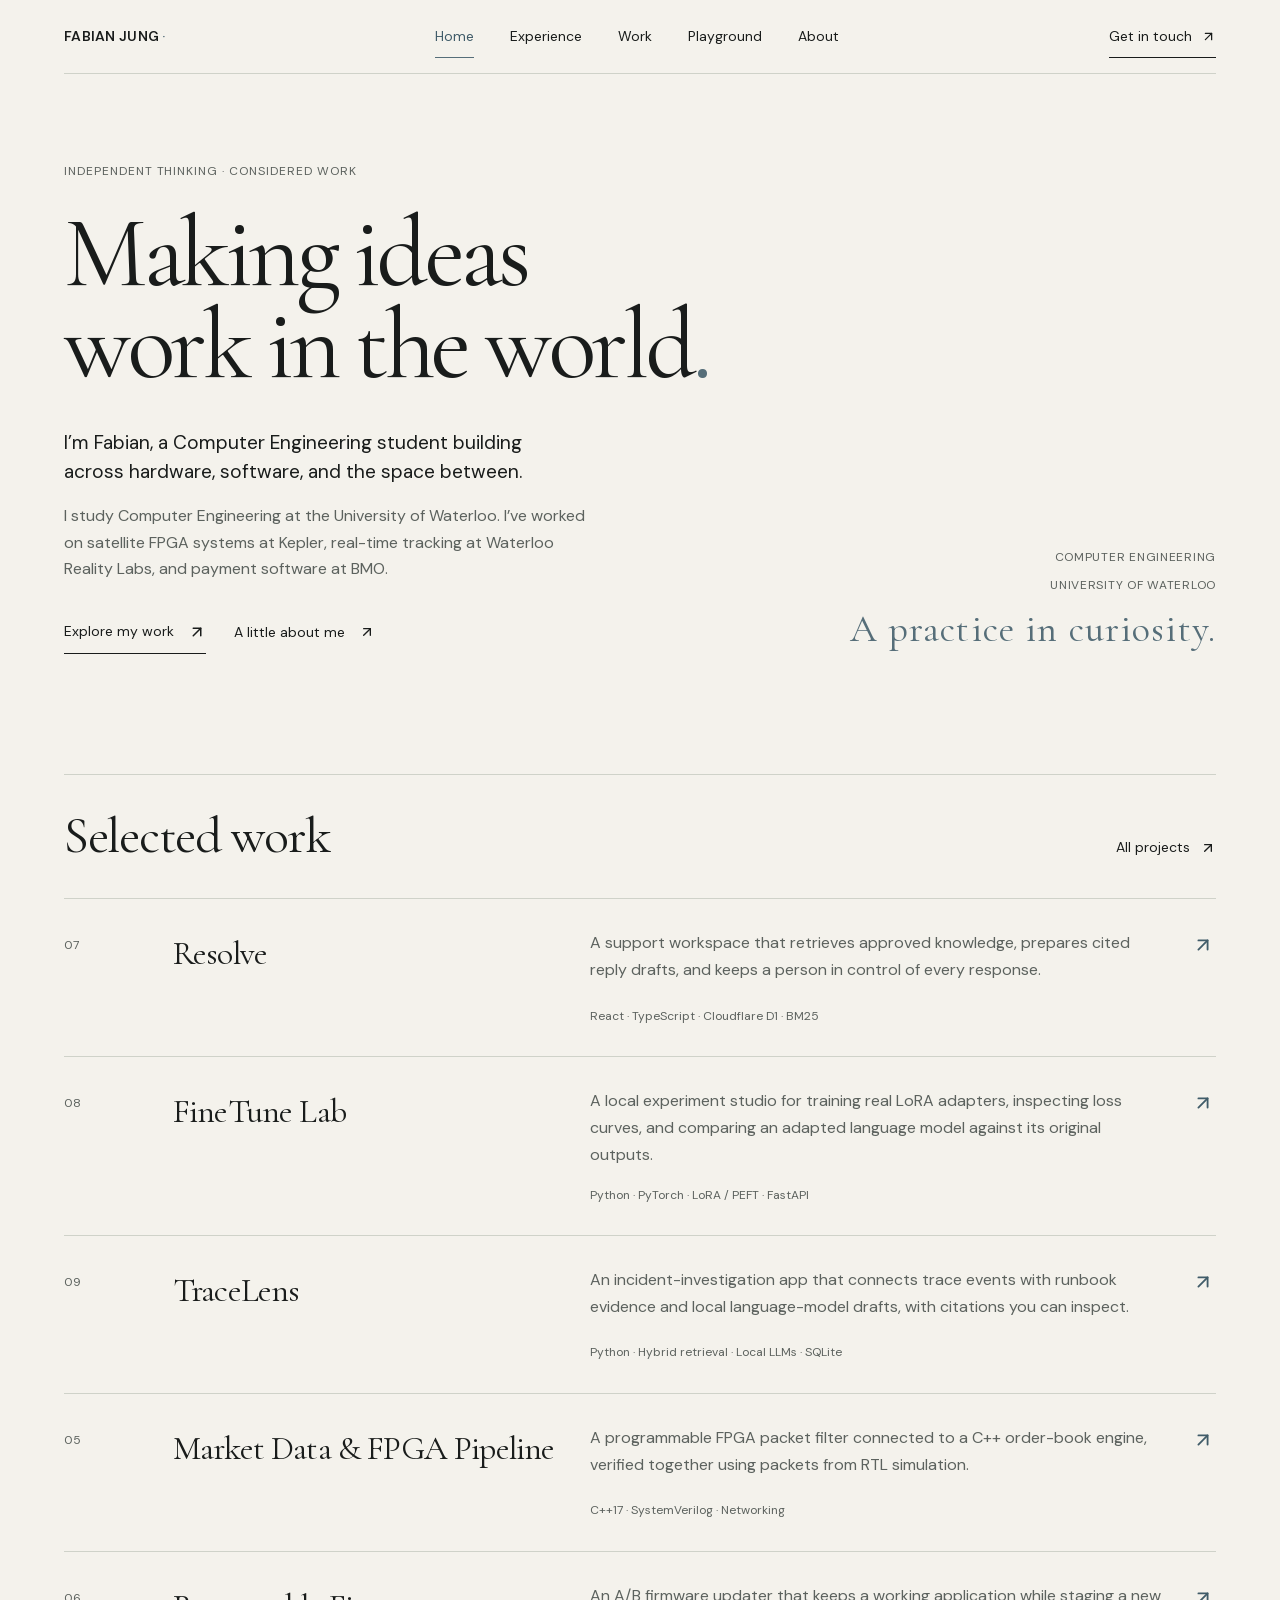
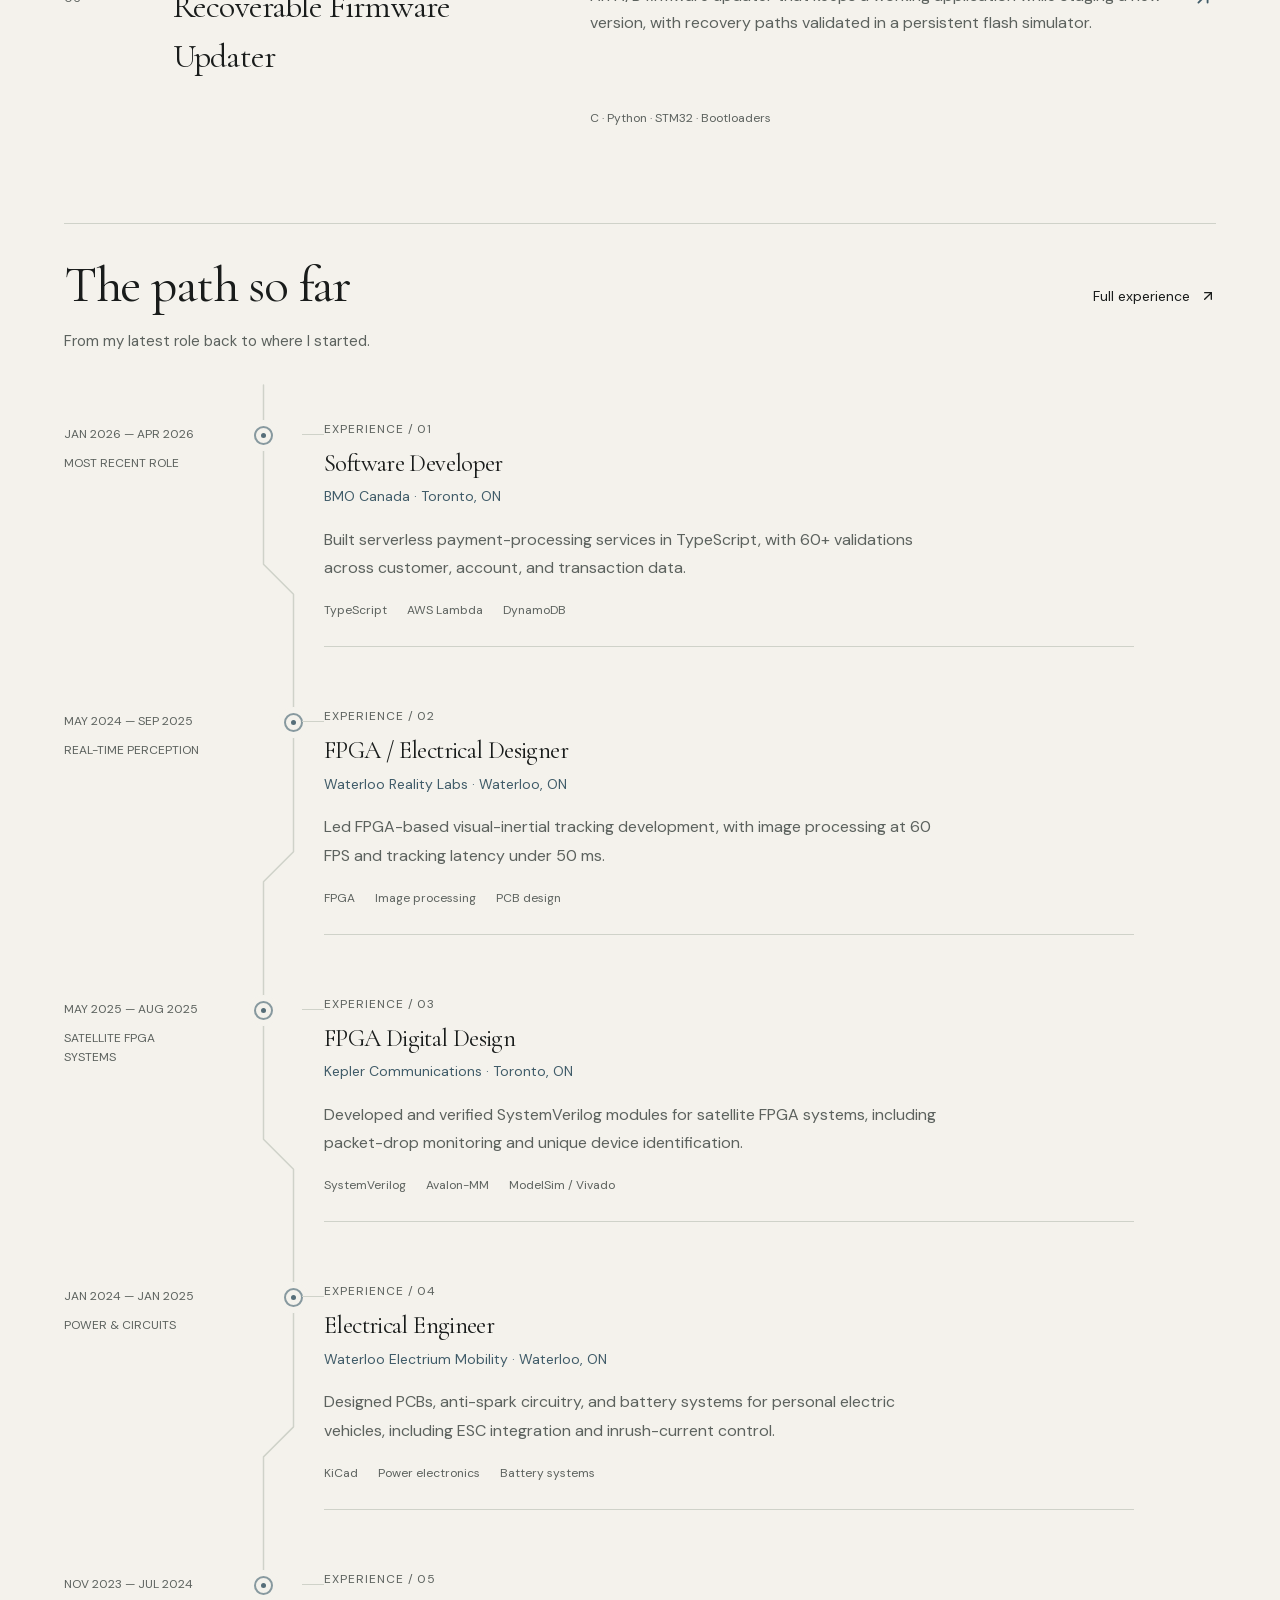
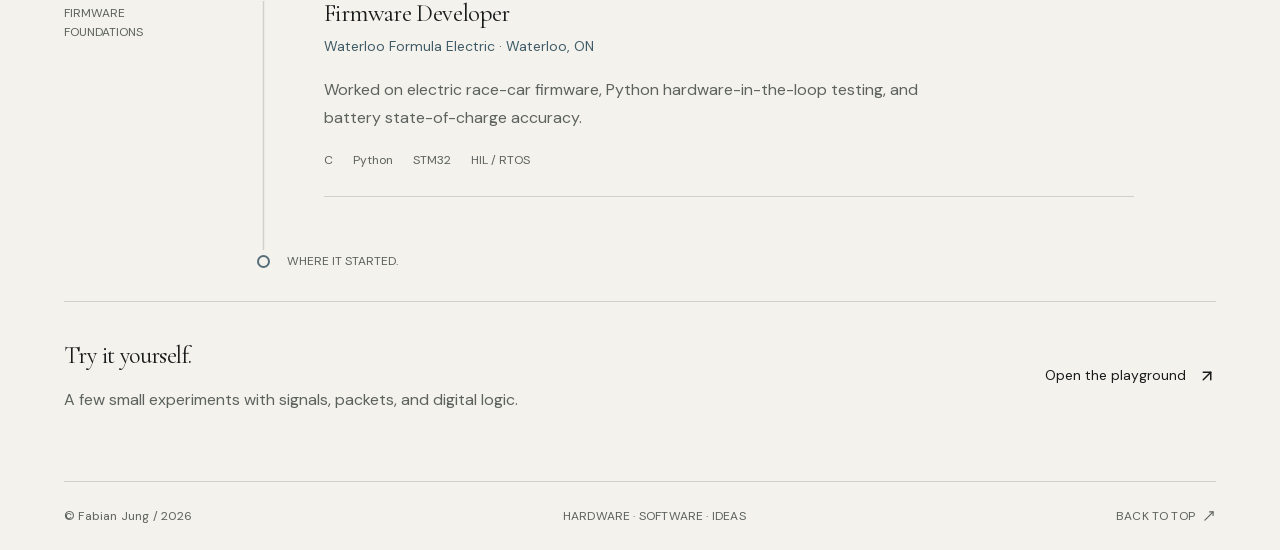
==== commit 9b43ecf4: "Publish portfolio website" ====
--- a/index.html
+++ b/index.html
@@ -1,4 +1,4 @@
-<!DOCTYPE html><html lang="en"><head><meta charSet="utf-8"/><meta name="viewport" content="width=device-width, initial-scale=1"/><link rel="stylesheet" href="/_next/static/css/index.CBdLgOE6.css" data-rsc-css-href="/_next/static/css/index.CBdLgOE6.css" data-precedence="vite-rsc/importer-resources"/><link rel="modulepreload" fetchPriority="low" href="/_next/static/chunks/index-CtotF9Bf.js"/><script src="/_next/static/chunks/rolldown-runtime-C60lm6uB.js" type="module" async=""></script><script src="/_next/static/chunks/framework-D_rUT4EX.js" type="module" async=""></script><link rel="modulepreload" href="/_next/static/chunks/layout-segment-context-DUofSRtv.js" crossorigin=""/><link rel="modulepreload" href="/_next/static/chunks/PortfolioSite-BLEkloia.js" crossorigin=""/><title>Fabian Jung — Hardware &amp; Software</title><meta name="description" content="Fabian Jung’s portfolio: FPGA design, embedded systems, software, and interactive experiments. Computer Engineering at the University of Waterloo."/><script>Object.assign(((self[Symbol.for("vinext.navigationRuntime")]??={bootstrap:{routeManifest:null},functions:{}}).bootstrap.rsc??={rsc:[]}),{params:{},nav:{"pathname":"/","searchParams":[]}})</script><link rel="modulepreload" href="/_next/static/chunks/index-CtotF9Bf.js" />
+<!DOCTYPE html><html lang="en"><head><meta charSet="utf-8"/><meta name="viewport" content="width=device-width, initial-scale=1"/><link rel="stylesheet" href="/_next/static/css/index.CAMeU20f.css" data-rsc-css-href="/_next/static/css/index.CAMeU20f.css" data-precedence="vite-rsc/importer-resources"/><link rel="modulepreload" fetchPriority="low" href="/_next/static/chunks/index-BMWDvPcN.js"/><script src="/_next/static/chunks/rolldown-runtime-C60lm6uB.js" type="module" async=""></script><script src="/_next/static/chunks/framework-D_rUT4EX.js" type="module" async=""></script><link rel="modulepreload" href="/_next/static/chunks/layout-segment-context-CFXGz6ZA.js" crossorigin=""/><link rel="modulepreload" href="/_next/static/chunks/PortfolioSite-BUDmPC8x.js" crossorigin=""/><title>Fabian Jung — Hardware &amp; Software</title><meta name="description" content="Fabian Jung’s portfolio: FPGA design, embedded systems, software, and interactive experiments. Computer Engineering at the University of Waterloo."/><script>Object.assign(((self[Symbol.for("vinext.navigationRuntime")]??={bootstrap:{routeManifest:null},functions:{}}).bootstrap.rsc??={rsc:[]}),{params:{},nav:{"pathname":"/","searchParams":[]}})</script><link rel="modulepreload" href="/_next/static/chunks/index-BMWDvPcN.js" />
 <link rel="preload" href="/_next/static/_vinext_fonts/dm-sans-90624ee039aa/dm-sans-151a53ae.woff2" as="font" type="font/woff2" crossorigin />
 <link rel="preload" href="/_next/static/_vinext_fonts/cormorant-garamond-778ebce5b9a0/cormorant-garamond-d2127155.woff2" as="font" type="font/woff2" crossorigin />
 <link rel="preload" href="/_next/static/_vinext_fonts/geist-mono-00e989178794/geist-mono-013b2f2f.woff2" as="font" type="font/woff2" crossorigin />
@@ -161,4 +161,4 @@
 
 .__variable_geist_mono_0bm7fsx { --font-geist-mono: 'Geist Mono', 'Geist Mono Fallback'; }
 </style>
-</head><body class="__variable_dm_sans_0gbkl5i __variable_cormorant_garamond_02kad8g __variable_geist_mono_0bm7fsx antialiased"><div class="personal-system portfolio-site"><a class="skip-link" href="#portfolio-content">Skip to content</a><div class="site-tabs"><header class="site-header"><a class="identity" href="/"><span>Fabian Jung<span class="identity-dot"> ·</span></span></a><button class="mobile-menu-toggle" type="button" aria-controls="main-navigation" aria-expanded="false">Menu<!-- --> <span aria-hidden="true">☰</span></button><nav id="main-navigation" class="portfolio-navigation page-navigation" aria-label="Main navigation" data-open="false"><a href="/" aria-current="page">Home</a><a href="/experience/">Experience</a><a href="/projects/">Work</a><a href="/playground/">Playground</a><a href="/about/">About</a><span class="mobile-contact"><button type="button" tabindex="0" data-base-ui-click-trigger="" id="base-ui-_R_v6pi_" aria-haspopup="dialog" aria-expanded="false" data-slot="dialog-trigger" class="contact-trigger">Get in touch <svg xmlns="http://www.w3.org/2000/svg" width="15" height="15" viewBox="0 0 24 24" fill="none" stroke="currentColor" stroke-width="2" stroke-linecap="round" stroke-linejoin="round" class="lucide lucide-arrow-up-right" aria-hidden="true"><path d="M7 7h10v10"></path><path d="M7 17 17 7"></path></svg></button></span></nav><span class="desktop-contact"><button type="button" tabindex="0" data-base-ui-click-trigger="" id="base-ui-_R_7opi_" aria-haspopup="dialog" aria-expanded="false" data-slot="dialog-trigger" class="contact-trigger">Get in touch <svg xmlns="http://www.w3.org/2000/svg" width="15" height="15" viewBox="0 0 24 24" fill="none" stroke="currentColor" stroke-width="2" stroke-linecap="round" stroke-linejoin="round" class="lucide lucide-arrow-up-right" aria-hidden="true"><path d="M7 7h10v10"></path><path d="M7 17 17 7"></path></svg></button></span></header><main id="top"><div id="portfolio-content" tabindex="-1"></div><div class="home-overview"><section class="identity-hero" aria-labelledby="home-title"><div class="hero-story"><span class="eyebrow">INDEPENDENT THINKING · CONSIDERED WORK</span><h1 id="home-title">Making ideas<br/>work in the world<span>.</span></h1><p class="hero-lead">I’m Fabian, a Computer Engineering student building across hardware, software, and the space between.</p><p>I study Computer Engineering at the University of Waterloo. I’ve worked on satellite FPGA systems at Kepler, real-time tracking at Waterloo Reality Labs, and payment software at BMO.</p><div class="hero-actions"><a class="hero-primary" href="/projects/">Explore my work <svg xmlns="http://www.w3.org/2000/svg" width="18" height="18" viewBox="0 0 24 24" fill="none" stroke="currentColor" stroke-width="2" stroke-linecap="round" stroke-linejoin="round" class="lucide lucide-arrow-up-right" aria-hidden="true"><path d="M7 7h10v10"></path><path d="M7 17 17 7"></path></svg></a><a class="hero-secondary" href="/about/">A little about me <svg xmlns="http://www.w3.org/2000/svg" width="16" height="16" viewBox="0 0 24 24" fill="none" stroke="currentColor" stroke-width="2" stroke-linecap="round" stroke-linejoin="round" class="lucide lucide-arrow-up-right" aria-hidden="true"><path d="M7 7h10v10"></path><path d="M7 17 17 7"></path></svg></a></div><div class="hero-aside"><span>COMPUTER ENGINEERING</span><span>UNIVERSITY OF WATERLOO</span><strong>A practice in curiosity.</strong></div></div></section><section class="home-projects" aria-labelledby="home-projects-title"><div class="home-section-heading"><h2 id="home-projects-title">Selected work</h2><a href="/projects/">All projects <svg xmlns="http://www.w3.org/2000/svg" width="16" height="16" viewBox="0 0 24 24" fill="none" stroke="currentColor" stroke-width="2" stroke-linecap="round" stroke-linejoin="round" class="lucide lucide-arrow-up-right" aria-hidden="true"><path d="M7 7h10v10"></path><path d="M7 17 17 7"></path></svg></a></div><div class="work-list"><a class="work-row" href="/projects/#project-07"><span class="work-number">07</span><div><h3>Resolve</h3><p>A support workspace that retrieves approved knowledge, prepares cited reply drafts, and keeps a person in control of every response.</p><span class="work-tools">React · TypeScript · Cloudflare D1 · BM25</span></div><svg xmlns="http://www.w3.org/2000/svg" width="22" height="22" viewBox="0 0 24 24" fill="none" stroke="currentColor" stroke-width="2" stroke-linecap="round" stroke-linejoin="round" class="lucide lucide-arrow-up-right" aria-hidden="true"><path d="M7 7h10v10"></path><path d="M7 17 17 7"></path></svg></a><a class="work-row" href="/projects/#project-08"><span class="work-number">08</span><div><h3>FineTune Lab</h3><p>A local experiment studio for training real LoRA adapters, inspecting loss curves, and comparing an adapted language model against its original outputs.</p><span class="work-tools">Python · PyTorch · LoRA / PEFT · FastAPI</span></div><svg xmlns="http://www.w3.org/2000/svg" width="22" height="22" viewBox="0 0 24 24" fill="none" stroke="currentColor" stroke-width="2" stroke-linecap="round" stroke-linejoin="round" class="lucide lucide-arrow-up-right" aria-hidden="true"><path d="M7 7h10v10"></path><path d="M7 17 17 7"></path></svg></a><a class="work-row" href="/projects/#project-09"><span class="work-number">09</span><div><h3>TraceLens</h3><p>An incident-investigation app that connects trace events with runbook evidence and local language-model drafts, with citations you can inspect.</p><span class="work-tools">Python · Hybrid retrieval · Local LLMs · SQLite</span></div><svg xmlns="http://www.w3.org/2000/svg" width="22" height="22" viewBox="0 0 24 24" fill="none" stroke="currentColor" stroke-width="2" stroke-linecap="round" stroke-linejoin="round" class="lucide lucide-arrow-up-right" aria-hidden="true"><path d="M7 7h10v10"></path><path d="M7 17 17 7"></path></svg></a><a class="work-row" href="/projects/#project-05"><span class="work-number">05</span><div><h3>Market Data &amp; FPGA Pipeline</h3><p>A programmable FPGA packet filter connected to a C++ order-book engine, verified together using packets from RTL simulation.</p><span class="work-tools">C++17 · SystemVerilog · Networking</span></div><svg xmlns="http://www.w3.org/2000/svg" width="22" height="22" viewBox="0 0 24 24" fill="none" stroke="currentColor" stroke-width="2" stroke-linecap="round" stroke-linejoin="round" class="lucide lucide-arrow-up-right" aria-hidden="true"><path d="M7 7h10v10"></path><path d="M7 17 17 7"></path></svg></a><a class="work-row" href="/projects/#project-06"><span class="work-number">06</span><div><h3>Recoverable Firmware Updater</h3><p>An A/B firmware updater that keeps a working application while staging a new version, with recovery paths validated in a persistent flash simulator.</p><span class="work-tools">C · Python · STM32 · Bootloaders</span></div><svg xmlns="http://www.w3.org/2000/svg" width="22" height="22" viewBox="0 0 24 24" fill="none" stroke="currentColor" stroke-width="2" stroke-linecap="round" stroke-linejoin="round" class="lucide lucide-arrow-up-right" aria-hidden="true"><path d="M7 7h10v10"></path><path d="M7 17 17 7"></path></svg></a></div></section><div class="editorial-gallery"><div class="editorial-image" aria-hidden="true"><img src="/images/editorial-paper-lines.webp" alt="" width="1600" height="1000" loading="lazy" decoding="async" data-nimg="1"/></div><figure class="hero-portrait"><img src="/images/fabian-jung-profile.jpeg" alt="Fabian holding a sparkler by the water at dusk." width="1179" height="2042" loading="lazy" decoding="async" data-nimg="1"/><figcaption>Away from the workbench.<a href="https://photos.app.goo.gl/pTpAtcW9dGr8h4Qq7" target="_blank" rel="noopener noreferrer">My photos <svg xmlns="http://www.w3.org/2000/svg" width="14" height="14" viewBox="0 0 24 24" fill="none" stroke="currentColor" stroke-width="2" stroke-linecap="round" stroke-linejoin="round" class="lucide lucide-arrow-up-right" aria-hidden="true"><path d="M7 7h10v10"></path><path d="M7 17 17 7"></path></svg></a></figcaption></figure></div><div class="hero-signal"><picture><source media="(prefers-reduced-motion: reduce)" srcSet="/animations/signal-trace-still.svg"/><img src="/animations/signal-trace-still.svg" alt="An illustrated clock signal connecting three nodes." width="720" height="128" loading="lazy" decoding="async" data-nimg="1"/></picture><button type="button"><svg xmlns="http://www.w3.org/2000/svg" width="13" height="13" viewBox="0 0 24 24" fill="none" stroke="currentColor" stroke-width="2" stroke-linecap="round" stroke-linejoin="round" class="lucide lucide-rotate-ccw" aria-hidden="true"><path d="M3 12a9 9 0 1 0 9-9 9.75 9.75 0 0 0-6.74 2.74L3 8"></path><path d="M3 3v5h5"></path></svg> <!-- -->Play signal animation</button></div><section class="home-journey" id="journey" aria-labelledby="journey-title"><div class="home-section-heading"><div><h2 id="journey-title">The path so far</h2><p>From my latest role back to where I started.</p></div><a href="/experience/">Full experience <svg xmlns="http://www.w3.org/2000/svg" width="16" height="16" viewBox="0 0 24 24" fill="none" stroke="currentColor" stroke-width="2" stroke-linecap="round" stroke-linejoin="round" class="lucide lucide-arrow-up-right" aria-hidden="true"><path d="M7 7h10v10"></path><path d="M7 17 17 7"></path></svg></a></div><div class="circuit-timeline "><svg class="timeline-traces" aria-hidden="true"><path class="trace-ground" d=""></path><path class="trace-live" d="" pathLength="1" stroke-dasharray="1" stroke-dashoffset="1"></path></svg><ol class="timeline-stops"><li class="milestone"><div class="milestone-date"><span>JAN 2026 — APR 2026</span><span class="milestone-phase">MOST RECENT ROLE</span></div><span class="milestone-port" aria-hidden="true"><span></span></span><article class="milestone-content"><span class="eyebrow">EXPERIENCE / <!-- -->01</span><h3>Software Developer</h3><p class="milestone-organization">BMO Canada · Toronto, ON</p><p>Built serverless payment-processing services in TypeScript, with 60+ validations across customer, account, and transaction data.</p><div class="milestone-tags"><span>TypeScript</span><span>AWS Lambda</span><span>DynamoDB</span></div></article></li><li class="milestone"><div class="milestone-date"><span>MAY 2024 — SEP 2025</span><span class="milestone-phase">REAL-TIME PERCEPTION</span></div><span class="milestone-port" aria-hidden="true"><span></span></span><article class="milestone-content"><span class="eyebrow">EXPERIENCE / <!-- -->02</span><h3>FPGA / Electrical Designer</h3><p class="milestone-organization">Waterloo Reality Labs · Waterloo, ON</p><p>Led FPGA-based visual-inertial tracking development, with image processing at 60 FPS and tracking latency under 50 ms.</p><div class="milestone-tags"><span>FPGA</span><span>Image processing</span><span>PCB design</span></div></article></li><li class="milestone"><div class="milestone-date"><span>MAY 2025 — AUG 2025</span><span class="milestone-phase">SATELLITE FPGA SYSTEMS</span></div><span class="milestone-port" aria-hidden="true"><span></span></span><article class="milestone-content"><span class="eyebrow">EXPERIENCE / <!-- -->03</span><h3>FPGA Digital Design</h3><p class="milestone-organization">Kepler Communications · Toronto, ON</p><p>Developed and verified SystemVerilog modules for satellite FPGA systems, including packet-drop monitoring and unique device identification.</p><div class="milestone-tags"><span>SystemVerilog</span><span>Avalon-MM</span><span>ModelSim / Vivado</span></div></article></li><li class="milestone"><div class="milestone-date"><span>JAN 2024 — JAN 2025</span><span class="milestone-phase">POWER &amp; CIRCUITS</span></div><span class="milestone-port" aria-hidden="true"><span></span></span><article class="milestone-content"><span class="eyebrow">EXPERIENCE / <!-- -->04</span><h3>Electrical Engineer</h3><p class="milestone-organization">Waterloo Electrium Mobility · Waterloo, ON</p><p>Designed PCBs, anti-spark circuitry, and battery systems for personal electric vehicles, including ESC integration and inrush-current control.</p><div class="milestone-tags"><span>KiCad</span><span>Power electronics</span><span>Battery systems</span></div></article></li><li class="milestone"><div class="milestone-date"><span>NOV 2023 — JUL 2024</span><span class="milestone-phase">FIRMWARE FOUNDATIONS</span></div><span class="milestone-port" aria-hidden="true"><span></span></span><article class="milestone-content"><span class="eyebrow">EXPERIENCE / <!-- -->05</span><h3>Firmware Developer</h3><p class="milestone-organization">Waterloo Formula Electric · Waterloo, ON</p><p>Worked on electric race-car firmware, Python hardware-in-the-loop testing, and battery state-of-charge accuracy.</p><div class="milestone-tags"><span>C</span><span>Python</span><span>STM32</span><span>HIL / RTOS</span></div></article></li></ol><div class="timeline-end" style="left:0"><span class="timeline-end-dot"></span> WHERE IT STARTED.</div></div></section><div class="home-playground-note"><div><h2>Try it yourself.</h2><p>A few small experiments with signals, packets, and digital logic.</p></div><a href="/playground/">Open the playground <svg xmlns="http://www.w3.org/2000/svg" width="18" height="18" viewBox="0 0 24 24" fill="none" stroke="currentColor" stroke-width="2" stroke-linecap="round" stroke-linejoin="round" class="lucide lucide-arrow-up-right" aria-hidden="true"><path d="M7 7h10v10"></path><path d="M7 17 17 7"></path></svg></a></div></div></main></div><footer><span>© <!-- -->Fabian Jung<!-- --> / 2026</span><span>HARDWARE · SOFTWARE · IDEAS</span><a href="#top">BACK TO TOP <svg xmlns="http://www.w3.org/2000/svg" width="14" height="14" viewBox="0 0 24 24" fill="none" stroke="currentColor" stroke-width="2" stroke-linecap="round" stroke-linejoin="round" class="lucide lucide-move-up-right" aria-hidden="true"><path d="M13 5H19V11"></path><path d="M19 5L5 19"></path></svg></a></footer></div><script type="module" src="/_next/static/chunks/index-CtotF9Bf.js" id="_R_" async=""></script><script>((self[Symbol.for("vinext.navigationRuntime")]??={bootstrap:{routeManifest:null},functions:{}}).bootstrap.rsc??={rsc:[]}).rsc.push("0:{\"page:/\":\"$L1\",\"layout:/\":\"$L2\",\"route:/\":\"$L3\",\"__route\":\"route:/\",\"__interceptionContext\":null,\"__layoutIds\":[\"layout:/\"],\"__rootLayout\":\"/\",\"__bfcacheSegmentIdentities\":{\"layout:/\":\"[\\\"layout\\\",\\\"layout:/\\\",\\\"root-boundary:/\\\",\\\"\\\"]\",\"page:/\":\"[\\\"page\\\",\\\"page:/\\\",\\\"root-boundary:/\\\",\\\"\\\"]\"},\"__srcPage\":[\"page\"],\"__layoutFlags\":{\"layout:/\":\"s\"},\"__artifactCompatibility\":{\"schemaVersion\":1,\"graphVersion\":\"app-route-graph:1177fd80f83fa7b0\",\"deploymentVersion\":\"eb249217-cf4d-43a5-9798-51716a34a181\",\"appElementsSchemaVersion\":1,\"rscPayloadSchemaVersion\":1,\"rootBoundaryId\":\"/\",\"renderEpoch\":null}}\n")</script><script>((self[Symbol.for("vinext.navigationRuntime")]??={bootstrap:{routeManifest:null},functions:{}}).bootstrap.rsc??={rsc:[]}).rsc.push("4:I[\"30ebc4d9f285\",[],\"Children\",1]\n")</script><script>((self[Symbol.for("vinext.navigationRuntime")]??={bootstrap:{routeManifest:null},functions:{}}).bootstrap.rsc??={rsc:[]}).rsc.push("5:I[\"f2046c821a9d\",[],\"GlobalErrorBoundary\",1]\n")</script><script>((self[Symbol.for("vinext.navigationRuntime")]??={bootstrap:{routeManifest:null},functions:{}}).bootstrap.rsc??={rsc:[]}).rsc.push("6:I[\"b07d9d5089c3\",[],\"default\",1]\n")</script><script>((self[Symbol.for("vinext.navigationRuntime")]??={bootstrap:{routeManifest:null},functions:{}}).bootstrap.rsc??={rsc:[]}).rsc.push("7:I[\"f2046c821a9d\",[],\"ErrorBoundary\",1]\n")</script><script>((self[Symbol.for("vinext.navigationRuntime")]??={bootstrap:{routeManifest:null},functions:{}}).bootstrap.rsc??={rsc:[]}).rsc.push("8:I[\"78c2ae1e9d41\",[],\"LayoutSegmentProvider\",1]\n")</script><script>((self[Symbol.for("vinext.navigationRuntime")]??={bootstrap:{routeManifest:null},functions:{}}).bootstrap.rsc??={rsc:[]}).rsc.push("9:I[\"30ebc4d9f285\",[],\"Slot\",1]\n")</script><script>((self[Symbol.for("vinext.navigationRuntime")]??={bootstrap:{routeManifest:null},functions:{}}).bootstrap.rsc??={rsc:[]}).rsc.push("a:I[\"f2046c821a9d\",[],\"NotFoundBoundary\",1]\n")</script><script>((self[Symbol.for("vinext.navigationRuntime")]??={bootstrap:{routeManifest:null},functions:{}}).bootstrap.rsc??={rsc:[]}).rsc.push("b:I[\"e6d2bc8fb0a8\",[],\"AppRouterScrollTarget\",1]\n")</script><script>((self[Symbol.for("vinext.navigationRuntime")]??={bootstrap:{routeManifest:null},functions:{}}).bootstrap.rsc??={rsc:[]}).rsc.push("c:I[\"f2046c821a9d\",[],\"RedirectBoundary\",1]\n")</script><script>((self[Symbol.for("vinext.navigationRuntime")]??={bootstrap:{routeManifest:null},functions:{}}).bootstrap.rsc??={rsc:[]}).rsc.push(":HL[\"/_next/static/css/index.CBdLgOE6.css\",\"style\"     ]\n")</script><script>((self[Symbol.for("vinext.navigationRuntime")]??={bootstrap:{routeManifest:null},functions:{}}).bootstrap.rsc??={rsc:[]}).rsc.push("2:[[[\"$\",\"link\",\"css:/_next/static/css/index.CBdLgOE6.css\",{\"rel\":\"stylesheet\",\"precedence\":\"vite-rsc/importer-resources\",\"href\":\"/_next/static/css/index.CBdLgOE6.css\",\"data-rsc-css-href\":\"/_next/static/css/index.CBdLgOE6.css\"}],\"$undefined\"],[\"$\",\"html\",null,{\"lang\":\"en\",\"children\":[\"$\",\"body\",null,{\"className\":\"__variable_dm_sans_0gbkl5i __variable_cormorant_garamond_02kad8g __variable_geist_mono_0bm7fsx antialiased\",\"children\":[\"$\",\"$L4\",null,{}]}]}]]\n")</script><script>((self[Symbol.for("vinext.navigationRuntime")]??={bootstrap:{routeManifest:null},functions:{}}).bootstrap.rsc??={rsc:[]}).rsc.push("3:[[[\"$\",\"meta\",null,{\"charSet\":\"utf-8\"}],[[\"$\",\"title\",\"0\",{\"children\":\"Fabian Jung — Hardware \u0026 Software\"}],[\"$\",\"meta\",\"1\",{\"name\":\"description\",\"content\":\"Fabian Jung’s portfolio: FPGA design, embedded systems, software, and interactive experiments. Computer Engineering at the University of Waterloo.\"}]],[[\"$\",\"meta\",\"0\",{\"name\":\"viewport\",\"content\":\"width=device-width, initial-scale=1\"}]]],[\"$\",\"$L5\",null,{\"fallback\":\"$6\",\"children\":[\"$\",\"$L7\",null,{\"fallback\":\"$6\",\"children\":[\"$\",\"$L8\",null,{\"providerId\":\"layout:/\",\"segmentMap\":{\"children\":[]},\"children\":[\"$\",\"$L9\",null,{\"id\":\"layout:/\",\"parallelSlots\":\"$undefined\",\"children\":[\"$\",\"$La\",null,{\"resetKey\":\"\",\"fallback\":[[\"$\",\"title\",null,{\"children\":\"404: This page could not be found.\"}],[\"$\",\"div\",null,{\"style\":{\"fontFamily\":\"system-ui,\\\"Segoe UI\\\",Roboto,Helvetica,Arial,sans-serif,\\\"Apple Color Emoji\\\",\\\"Segoe UI Emoji\\\"\",\"height\":\"100vh\",\"textAlign\":\"center\",\"display\":\"flex\",\"flexDirection\":\"column\",\"alignItems\":\"center\",\"justifyContent\":\"center\"},\"children\":[\"$\",\"div\",null,{\"children\":[[\"$\",\"style\",null,{\"dangerouslySetInnerHTML\":{\"__html\":\"body{color:#000;background:#fff;margin:0}.next-error-h1{border-right:1px solid rgba(0,0,0,.3)}@media (prefers-color-scheme:dark){body{color:#fff;background:#000}.next-error-h1{border-right:1px solid rgba(255,255,255,.3)}}\"}}],[\"$\",\"h1\",null,{\"className\":\"next-error-h1\",\"style\":{\"display\":\"inline-block\",\"margin\":\"0 20px 0 0\",\"padding\":\"0 23px 0 0\",\"fontSize\":24,\"fontWeight\":500,\"verticalAlign\":\"top\",\"lineHeight\":\"49px\"},\"children\":404}],[\"$\",\"div\",null,{\"style\":{\"display\":\"inline-block\"},\"children\":[\"$\",\"h2\",null,{\"style\":{\"fontSize\":14,\"fontWeight\":400,\"lineHeight\":\"49px\",\"margin\":0},\"children\":\"This page could not be found.\"}]}]]}]}]],\"children\":[\"$\",\"$Lb\",null,{\"children\":[\"$\",\"$Lc\",null,{\"children\":[[\"$\",\"$L8\",null,{\"providerId\":\"page:/\",\"segmentMap\":{\"children\":[\"__PAGE__\"]},\"children\":[\"$\",\"$L9\",null,{\"id\":\"page:/\"}]}],null]}]}]}]}]}]}]}],null,null]\n")</script><script>((self[Symbol.for("vinext.navigationRuntime")]??={bootstrap:{routeManifest:null},functions:{}}).bootstrap.rsc??={rsc:[]}).rsc.push("d:I[\"ef8b083fa739\",[],\"default\",1]\n")</script><script>((self[Symbol.for("vinext.navigationRuntime")]??={bootstrap:{routeManifest:null},functions:{}}).bootstrap.rsc??={rsc:[]}).rsc.push("1:[\"$\",\"$Ld\",null,{\"section\":\"home\"}]\n")</script><script>Object.assign(((self[Symbol.for("vinext.navigationRuntime")]??={bootstrap:{routeManifest:null},functions:{}}).bootstrap.rsc??={rsc:[]}),{"initialCacheKind":"static"});((self[Symbol.for("vinext.navigationRuntime")]??={bootstrap:{routeManifest:null},functions:{}}).bootstrap.rsc??={rsc:[]}).done=true</script></body></html>+</head><body class="__variable_dm_sans_0gbkl5i __variable_cormorant_garamond_02kad8g __variable_geist_mono_0bm7fsx antialiased"><div class="personal-system portfolio-site"><a class="skip-link" href="#portfolio-content">Skip to content</a><div class="site-tabs"><header class="site-header"><a class="identity" href="/"><span>Fabian Jung<span class="identity-dot"> ·</span></span></a><button class="mobile-menu-toggle" type="button" aria-controls="main-navigation" aria-expanded="false">Menu<!-- --> <span aria-hidden="true">☰</span></button><nav id="main-navigation" class="portfolio-navigation page-navigation" aria-label="Main navigation" data-open="false"><a href="/" aria-current="page">Home</a><a href="/experience/">Experience</a><a href="/projects/">Work</a><a href="/playground/">Playground</a><a href="/about/">About</a><span class="mobile-contact"><button type="button" tabindex="0" data-base-ui-click-trigger="" id="base-ui-_R_v6pi_" aria-haspopup="dialog" aria-expanded="false" data-slot="dialog-trigger" class="contact-trigger">Get in touch <svg xmlns="http://www.w3.org/2000/svg" width="15" height="15" viewBox="0 0 24 24" fill="none" stroke="currentColor" stroke-width="2" stroke-linecap="round" stroke-linejoin="round" class="lucide lucide-arrow-up-right" aria-hidden="true"><path d="M7 7h10v10"></path><path d="M7 17 17 7"></path></svg></button></span></nav><span class="desktop-contact"><button type="button" tabindex="0" data-base-ui-click-trigger="" id="base-ui-_R_7opi_" aria-haspopup="dialog" aria-expanded="false" data-slot="dialog-trigger" class="contact-trigger">Get in touch <svg xmlns="http://www.w3.org/2000/svg" width="15" height="15" viewBox="0 0 24 24" fill="none" stroke="currentColor" stroke-width="2" stroke-linecap="round" stroke-linejoin="round" class="lucide lucide-arrow-up-right" aria-hidden="true"><path d="M7 7h10v10"></path><path d="M7 17 17 7"></path></svg></button></span></header><main id="top"><div id="portfolio-content" tabindex="-1"></div><div class="home-overview"><section class="identity-hero" aria-labelledby="home-title"><div class="hero-story"><span class="eyebrow">INDEPENDENT THINKING · CONSIDERED WORK</span><h1 id="home-title">Making ideas<br/>work in the world<span>.</span></h1><p class="hero-lead">I’m Fabian, a Computer Engineering student building across hardware, software, and the space between.</p><p>I study Computer Engineering at the University of Waterloo. I’ve worked on satellite FPGA systems at Kepler, real-time tracking at Waterloo Reality Labs, and payment software at BMO.</p><div class="hero-actions"><a class="hero-primary" href="/projects/">Explore my work <svg xmlns="http://www.w3.org/2000/svg" width="18" height="18" viewBox="0 0 24 24" fill="none" stroke="currentColor" stroke-width="2" stroke-linecap="round" stroke-linejoin="round" class="lucide lucide-arrow-up-right" aria-hidden="true"><path d="M7 7h10v10"></path><path d="M7 17 17 7"></path></svg></a><a class="hero-secondary" href="/about/">A little about me <svg xmlns="http://www.w3.org/2000/svg" width="16" height="16" viewBox="0 0 24 24" fill="none" stroke="currentColor" stroke-width="2" stroke-linecap="round" stroke-linejoin="round" class="lucide lucide-arrow-up-right" aria-hidden="true"><path d="M7 7h10v10"></path><path d="M7 17 17 7"></path></svg></a></div><div class="hero-aside"><span>COMPUTER ENGINEERING</span><span>UNIVERSITY OF WATERLOO</span><strong>A practice in curiosity.</strong></div></div></section><section class="home-projects" aria-labelledby="home-projects-title"><div class="home-section-heading"><h2 id="home-projects-title">Selected work</h2><a href="/projects/">All projects <svg xmlns="http://www.w3.org/2000/svg" width="16" height="16" viewBox="0 0 24 24" fill="none" stroke="currentColor" stroke-width="2" stroke-linecap="round" stroke-linejoin="round" class="lucide lucide-arrow-up-right" aria-hidden="true"><path d="M7 7h10v10"></path><path d="M7 17 17 7"></path></svg></a></div><div class="work-list"><a class="work-row" href="/projects/#project-07"><span class="work-number">07</span><div><h3>Resolve</h3><p>A support workspace that retrieves approved knowledge, prepares cited reply drafts, and keeps a person in control of every response.</p><span class="work-tools">React · TypeScript · Cloudflare D1 · BM25</span></div><svg xmlns="http://www.w3.org/2000/svg" width="22" height="22" viewBox="0 0 24 24" fill="none" stroke="currentColor" stroke-width="2" stroke-linecap="round" stroke-linejoin="round" class="lucide lucide-arrow-up-right" aria-hidden="true"><path d="M7 7h10v10"></path><path d="M7 17 17 7"></path></svg></a><a class="work-row" href="/projects/#project-08"><span class="work-number">08</span><div><h3>FineTune Lab</h3><p>A local experiment studio for training real LoRA adapters, inspecting loss curves, and comparing an adapted language model against its original outputs.</p><span class="work-tools">Python · PyTorch · LoRA / PEFT · FastAPI</span></div><svg xmlns="http://www.w3.org/2000/svg" width="22" height="22" viewBox="0 0 24 24" fill="none" stroke="currentColor" stroke-width="2" stroke-linecap="round" stroke-linejoin="round" class="lucide lucide-arrow-up-right" aria-hidden="true"><path d="M7 7h10v10"></path><path d="M7 17 17 7"></path></svg></a><a class="work-row" href="/projects/#project-09"><span class="work-number">09</span><div><h3>TraceLens</h3><p>An incident-investigation app that connects trace events with runbook evidence and local language-model drafts, with citations you can inspect.</p><span class="work-tools">Python · Hybrid retrieval · Local LLMs · SQLite</span></div><svg xmlns="http://www.w3.org/2000/svg" width="22" height="22" viewBox="0 0 24 24" fill="none" stroke="currentColor" stroke-width="2" stroke-linecap="round" stroke-linejoin="round" class="lucide lucide-arrow-up-right" aria-hidden="true"><path d="M7 7h10v10"></path><path d="M7 17 17 7"></path></svg></a><a class="work-row" href="/projects/#project-05"><span class="work-number">05</span><div><h3>Market Data &amp; FPGA Pipeline</h3><p>A programmable FPGA packet filter connected to a C++ order-book engine, verified together using packets from RTL simulation.</p><span class="work-tools">C++17 · SystemVerilog · Networking</span></div><svg xmlns="http://www.w3.org/2000/svg" width="22" height="22" viewBox="0 0 24 24" fill="none" stroke="currentColor" stroke-width="2" stroke-linecap="round" stroke-linejoin="round" class="lucide lucide-arrow-up-right" aria-hidden="true"><path d="M7 7h10v10"></path><path d="M7 17 17 7"></path></svg></a><a class="work-row" href="/projects/#project-06"><span class="work-number">06</span><div><h3>Recoverable Firmware Updater</h3><p>An A/B firmware updater that keeps a working application while staging a new version, with recovery paths validated in a persistent flash simulator.</p><span class="work-tools">C · Python · STM32 · Bootloaders</span></div><svg xmlns="http://www.w3.org/2000/svg" width="22" height="22" viewBox="0 0 24 24" fill="none" stroke="currentColor" stroke-width="2" stroke-linecap="round" stroke-linejoin="round" class="lucide lucide-arrow-up-right" aria-hidden="true"><path d="M7 7h10v10"></path><path d="M7 17 17 7"></path></svg></a></div></section><section class="home-journey" id="journey" aria-labelledby="journey-title"><div class="home-section-heading"><div><h2 id="journey-title">The path so far</h2><p>From my latest role back to where I started.</p></div><a href="/experience/">Full experience <svg xmlns="http://www.w3.org/2000/svg" width="16" height="16" viewBox="0 0 24 24" fill="none" stroke="currentColor" stroke-width="2" stroke-linecap="round" stroke-linejoin="round" class="lucide lucide-arrow-up-right" aria-hidden="true"><path d="M7 7h10v10"></path><path d="M7 17 17 7"></path></svg></a></div><div class="circuit-timeline "><svg class="timeline-traces" aria-hidden="true"><path class="trace-ground" d=""></path><path class="trace-live" d="" pathLength="1" stroke-dasharray="1" stroke-dashoffset="1"></path></svg><ol class="timeline-stops"><li class="milestone"><div class="milestone-date"><span>JAN 2026 — APR 2026</span><span class="milestone-phase">MOST RECENT ROLE</span></div><span class="milestone-port" aria-hidden="true"><span></span></span><article class="milestone-content"><span class="eyebrow">EXPERIENCE / <!-- -->01</span><h3>Software Developer</h3><p class="milestone-organization">BMO Canada · Toronto, ON</p><p>Built serverless payment-processing services in TypeScript, with 60+ validations across customer, account, and transaction data.</p><div class="milestone-tags"><span>TypeScript</span><span>AWS Lambda</span><span>DynamoDB</span></div></article></li><li class="milestone"><div class="milestone-date"><span>MAY 2024 — SEP 2025</span><span class="milestone-phase">REAL-TIME PERCEPTION</span></div><span class="milestone-port" aria-hidden="true"><span></span></span><article class="milestone-content"><span class="eyebrow">EXPERIENCE / <!-- -->02</span><h3>FPGA / Electrical Designer</h3><p class="milestone-organization">Waterloo Reality Labs · Waterloo, ON</p><p>Led FPGA-based visual-inertial tracking development, with image processing at 60 FPS and tracking latency under 50 ms.</p><div class="milestone-tags"><span>FPGA</span><span>Image processing</span><span>PCB design</span></div></article></li><li class="milestone"><div class="milestone-date"><span>MAY 2025 — AUG 2025</span><span class="milestone-phase">SATELLITE FPGA SYSTEMS</span></div><span class="milestone-port" aria-hidden="true"><span></span></span><article class="milestone-content"><span class="eyebrow">EXPERIENCE / <!-- -->03</span><h3>FPGA Digital Design</h3><p class="milestone-organization">Kepler Communications · Toronto, ON</p><p>Developed and verified SystemVerilog modules for satellite FPGA systems, including packet-drop monitoring and unique device identification.</p><div class="milestone-tags"><span>SystemVerilog</span><span>Avalon-MM</span><span>ModelSim / Vivado</span></div></article></li><li class="milestone"><div class="milestone-date"><span>JAN 2024 — JAN 2025</span><span class="milestone-phase">POWER &amp; CIRCUITS</span></div><span class="milestone-port" aria-hidden="true"><span></span></span><article class="milestone-content"><span class="eyebrow">EXPERIENCE / <!-- -->04</span><h3>Electrical Engineer</h3><p class="milestone-organization">Waterloo Electrium Mobility · Waterloo, ON</p><p>Designed PCBs, anti-spark circuitry, and battery systems for personal electric vehicles, including ESC integration and inrush-current control.</p><div class="milestone-tags"><span>KiCad</span><span>Power electronics</span><span>Battery systems</span></div></article></li><li class="milestone"><div class="milestone-date"><span>NOV 2023 — JUL 2024</span><span class="milestone-phase">FIRMWARE FOUNDATIONS</span></div><span class="milestone-port" aria-hidden="true"><span></span></span><article class="milestone-content"><span class="eyebrow">EXPERIENCE / <!-- -->05</span><h3>Firmware Developer</h3><p class="milestone-organization">Waterloo Formula Electric · Waterloo, ON</p><p>Worked on electric race-car firmware, Python hardware-in-the-loop testing, and battery state-of-charge accuracy.</p><div class="milestone-tags"><span>C</span><span>Python</span><span>STM32</span><span>HIL / RTOS</span></div></article></li></ol><div class="timeline-end" style="left:0"><span class="timeline-end-dot"></span> WHERE IT STARTED.</div></div></section><div class="home-playground-note"><div><h2>Try it yourself.</h2><p>A few small experiments with signals, packets, and digital logic.</p></div><a href="/playground/">Open the playground <svg xmlns="http://www.w3.org/2000/svg" width="18" height="18" viewBox="0 0 24 24" fill="none" stroke="currentColor" stroke-width="2" stroke-linecap="round" stroke-linejoin="round" class="lucide lucide-arrow-up-right" aria-hidden="true"><path d="M7 7h10v10"></path><path d="M7 17 17 7"></path></svg></a></div></div></main></div><footer><span>© <!-- -->Fabian Jung<!-- --> / 2026</span><span>HARDWARE · SOFTWARE · IDEAS</span><a href="#top">BACK TO TOP <svg xmlns="http://www.w3.org/2000/svg" width="14" height="14" viewBox="0 0 24 24" fill="none" stroke="currentColor" stroke-width="2" stroke-linecap="round" stroke-linejoin="round" class="lucide lucide-move-up-right" aria-hidden="true"><path d="M13 5H19V11"></path><path d="M19 5L5 19"></path></svg></a></footer></div><script type="module" src="/_next/static/chunks/index-BMWDvPcN.js" id="_R_" async=""></script><script>((self[Symbol.for("vinext.navigationRuntime")]??={bootstrap:{routeManifest:null},functions:{}}).bootstrap.rsc??={rsc:[]}).rsc.push("0:{\"page:/\":\"$L1\",\"layout:/\":\"$L2\",\"route:/\":\"$L3\",\"__route\":\"route:/\",\"__interceptionContext\":null,\"__layoutIds\":[\"layout:/\"],\"__rootLayout\":\"/\",\"__bfcacheSegmentIdentities\":{\"layout:/\":\"[\\\"layout\\\",\\\"layout:/\\\",\\\"root-boundary:/\\\",\\\"\\\"]\",\"page:/\":\"[\\\"page\\\",\\\"page:/\\\",\\\"root-boundary:/\\\",\\\"\\\"]\"},\"__srcPage\":[\"page\"],\"__layoutFlags\":{\"layout:/\":\"s\"},\"__artifactCompatibility\":{\"schemaVersion\":1,\"graphVersion\":\"app-route-graph:1177fd80f83fa7b0\",\"deploymentVersion\":\"42d2b9ef-21b3-4b19-949c-9e2d6e2ced66\",\"appElementsSchemaVersion\":1,\"rscPayloadSchemaVersion\":1,\"rootBoundaryId\":\"/\",\"renderEpoch\":null}}\n")</script><script>((self[Symbol.for("vinext.navigationRuntime")]??={bootstrap:{routeManifest:null},functions:{}}).bootstrap.rsc??={rsc:[]}).rsc.push("4:I[\"30ebc4d9f285\",[],\"Children\",1]\n")</script><script>((self[Symbol.for("vinext.navigationRuntime")]??={bootstrap:{routeManifest:null},functions:{}}).bootstrap.rsc??={rsc:[]}).rsc.push("5:I[\"f2046c821a9d\",[],\"GlobalErrorBoundary\",1]\n")</script><script>((self[Symbol.for("vinext.navigationRuntime")]??={bootstrap:{routeManifest:null},functions:{}}).bootstrap.rsc??={rsc:[]}).rsc.push("6:I[\"b07d9d5089c3\",[],\"default\",1]\n")</script><script>((self[Symbol.for("vinext.navigationRuntime")]??={bootstrap:{routeManifest:null},functions:{}}).bootstrap.rsc??={rsc:[]}).rsc.push("7:I[\"f2046c821a9d\",[],\"ErrorBoundary\",1]\n")</script><script>((self[Symbol.for("vinext.navigationRuntime")]??={bootstrap:{routeManifest:null},functions:{}}).bootstrap.rsc??={rsc:[]}).rsc.push("8:I[\"78c2ae1e9d41\",[],\"LayoutSegmentProvider\",1]\n")</script><script>((self[Symbol.for("vinext.navigationRuntime")]??={bootstrap:{routeManifest:null},functions:{}}).bootstrap.rsc??={rsc:[]}).rsc.push("9:I[\"30ebc4d9f285\",[],\"Slot\",1]\n")</script><script>((self[Symbol.for("vinext.navigationRuntime")]??={bootstrap:{routeManifest:null},functions:{}}).bootstrap.rsc??={rsc:[]}).rsc.push("a:I[\"f2046c821a9d\",[],\"NotFoundBoundary\",1]\n")</script><script>((self[Symbol.for("vinext.navigationRuntime")]??={bootstrap:{routeManifest:null},functions:{}}).bootstrap.rsc??={rsc:[]}).rsc.push("b:I[\"e6d2bc8fb0a8\",[],\"AppRouterScrollTarget\",1]\n")</script><script>((self[Symbol.for("vinext.navigationRuntime")]??={bootstrap:{routeManifest:null},functions:{}}).bootstrap.rsc??={rsc:[]}).rsc.push("c:I[\"f2046c821a9d\",[],\"RedirectBoundary\",1]\n")</script><script>((self[Symbol.for("vinext.navigationRuntime")]??={bootstrap:{routeManifest:null},functions:{}}).bootstrap.rsc??={rsc:[]}).rsc.push(":HL[\"/_next/static/css/index.CAMeU20f.css\",\"style\"     ]\n")</script><script>((self[Symbol.for("vinext.navigationRuntime")]??={bootstrap:{routeManifest:null},functions:{}}).bootstrap.rsc??={rsc:[]}).rsc.push("2:[[[\"$\",\"link\",\"css:/_next/static/css/index.CAMeU20f.css\",{\"rel\":\"stylesheet\",\"precedence\":\"vite-rsc/importer-resources\",\"href\":\"/_next/static/css/index.CAMeU20f.css\",\"data-rsc-css-href\":\"/_next/static/css/index.CAMeU20f.css\"}],\"$undefined\"],[\"$\",\"html\",null,{\"lang\":\"en\",\"children\":[\"$\",\"body\",null,{\"className\":\"__variable_dm_sans_0gbkl5i __variable_cormorant_garamond_02kad8g __variable_geist_mono_0bm7fsx antialiased\",\"children\":[\"$\",\"$L4\",null,{}]}]}]]\n")</script><script>((self[Symbol.for("vinext.navigationRuntime")]??={bootstrap:{routeManifest:null},functions:{}}).bootstrap.rsc??={rsc:[]}).rsc.push("3:[[[\"$\",\"meta\",null,{\"charSet\":\"utf-8\"}],[[\"$\",\"title\",\"0\",{\"children\":\"Fabian Jung — Hardware \u0026 Software\"}],[\"$\",\"meta\",\"1\",{\"name\":\"description\",\"content\":\"Fabian Jung’s portfolio: FPGA design, embedded systems, software, and interactive experiments. Computer Engineering at the University of Waterloo.\"}]],[[\"$\",\"meta\",\"0\",{\"name\":\"viewport\",\"content\":\"width=device-width, initial-scale=1\"}]]],[\"$\",\"$L5\",null,{\"fallback\":\"$6\",\"children\":[\"$\",\"$L7\",null,{\"fallback\":\"$6\",\"children\":[\"$\",\"$L8\",null,{\"providerId\":\"layout:/\",\"segmentMap\":{\"children\":[]},\"children\":[\"$\",\"$L9\",null,{\"id\":\"layout:/\",\"parallelSlots\":\"$undefined\",\"children\":[\"$\",\"$La\",null,{\"resetKey\":\"\",\"fallback\":[[\"$\",\"title\",null,{\"children\":\"404: This page could not be found.\"}],[\"$\",\"div\",null,{\"style\":{\"fontFamily\":\"system-ui,\\\"Segoe UI\\\",Roboto,Helvetica,Arial,sans-serif,\\\"Apple Color Emoji\\\",\\\"Segoe UI Emoji\\\"\",\"height\":\"100vh\",\"textAlign\":\"center\",\"display\":\"flex\",\"flexDirection\":\"column\",\"alignItems\":\"center\",\"justifyContent\":\"center\"},\"children\":[\"$\",\"div\",null,{\"children\":[[\"$\",\"style\",null,{\"dangerouslySetInnerHTML\":{\"__html\":\"body{color:#000;background:#fff;margin:0}.next-error-h1{border-right:1px solid rgba(0,0,0,.3)}@media (prefers-color-scheme:dark){body{color:#fff;background:#000}.next-error-h1{border-right:1px solid rgba(255,255,255,.3)}}\"}}],[\"$\",\"h1\",null,{\"className\":\"next-error-h1\",\"style\":{\"display\":\"inline-block\",\"margin\":\"0 20px 0 0\",\"padding\":\"0 23px 0 0\",\"fontSize\":24,\"fontWeight\":500,\"verticalAlign\":\"top\",\"lineHeight\":\"49px\"},\"children\":404}],[\"$\",\"div\",null,{\"style\":{\"display\":\"inline-block\"},\"children\":[\"$\",\"h2\",null,{\"style\":{\"fontSize\":14,\"fontWeight\":400,\"lineHeight\":\"49px\",\"margin\":0},\"children\":\"This page could not be found.\"}]}]]}]}]],\"children\":[\"$\",\"$Lb\",null,{\"children\":[\"$\",\"$Lc\",null,{\"children\":[[\"$\",\"$L8\",null,{\"providerId\":\"page:/\",\"segmentMap\":{\"children\":[\"__PAGE__\"]},\"children\":[\"$\",\"$L9\",null,{\"id\":\"page:/\"}]}],null]}]}]}]}]}]}]}],null,null]\n")</script><script>((self[Symbol.for("vinext.navigationRuntime")]??={bootstrap:{routeManifest:null},functions:{}}).bootstrap.rsc??={rsc:[]}).rsc.push("d:I[\"ef8b083fa739\",[],\"default\",1]\n")</script><script>((self[Symbol.for("vinext.navigationRuntime")]??={bootstrap:{routeManifest:null},functions:{}}).bootstrap.rsc??={rsc:[]}).rsc.push("1:[\"$\",\"$Ld\",null,{\"section\":\"home\"}]\n")</script><script>Object.assign(((self[Symbol.for("vinext.navigationRuntime")]??={bootstrap:{routeManifest:null},functions:{}}).bootstrap.rsc??={rsc:[]}),{"initialCacheKind":"static"});((self[Symbol.for("vinext.navigationRuntime")]??={bootstrap:{routeManifest:null},functions:{}}).bootstrap.rsc??={rsc:[]}).done=true</script></body></html>
